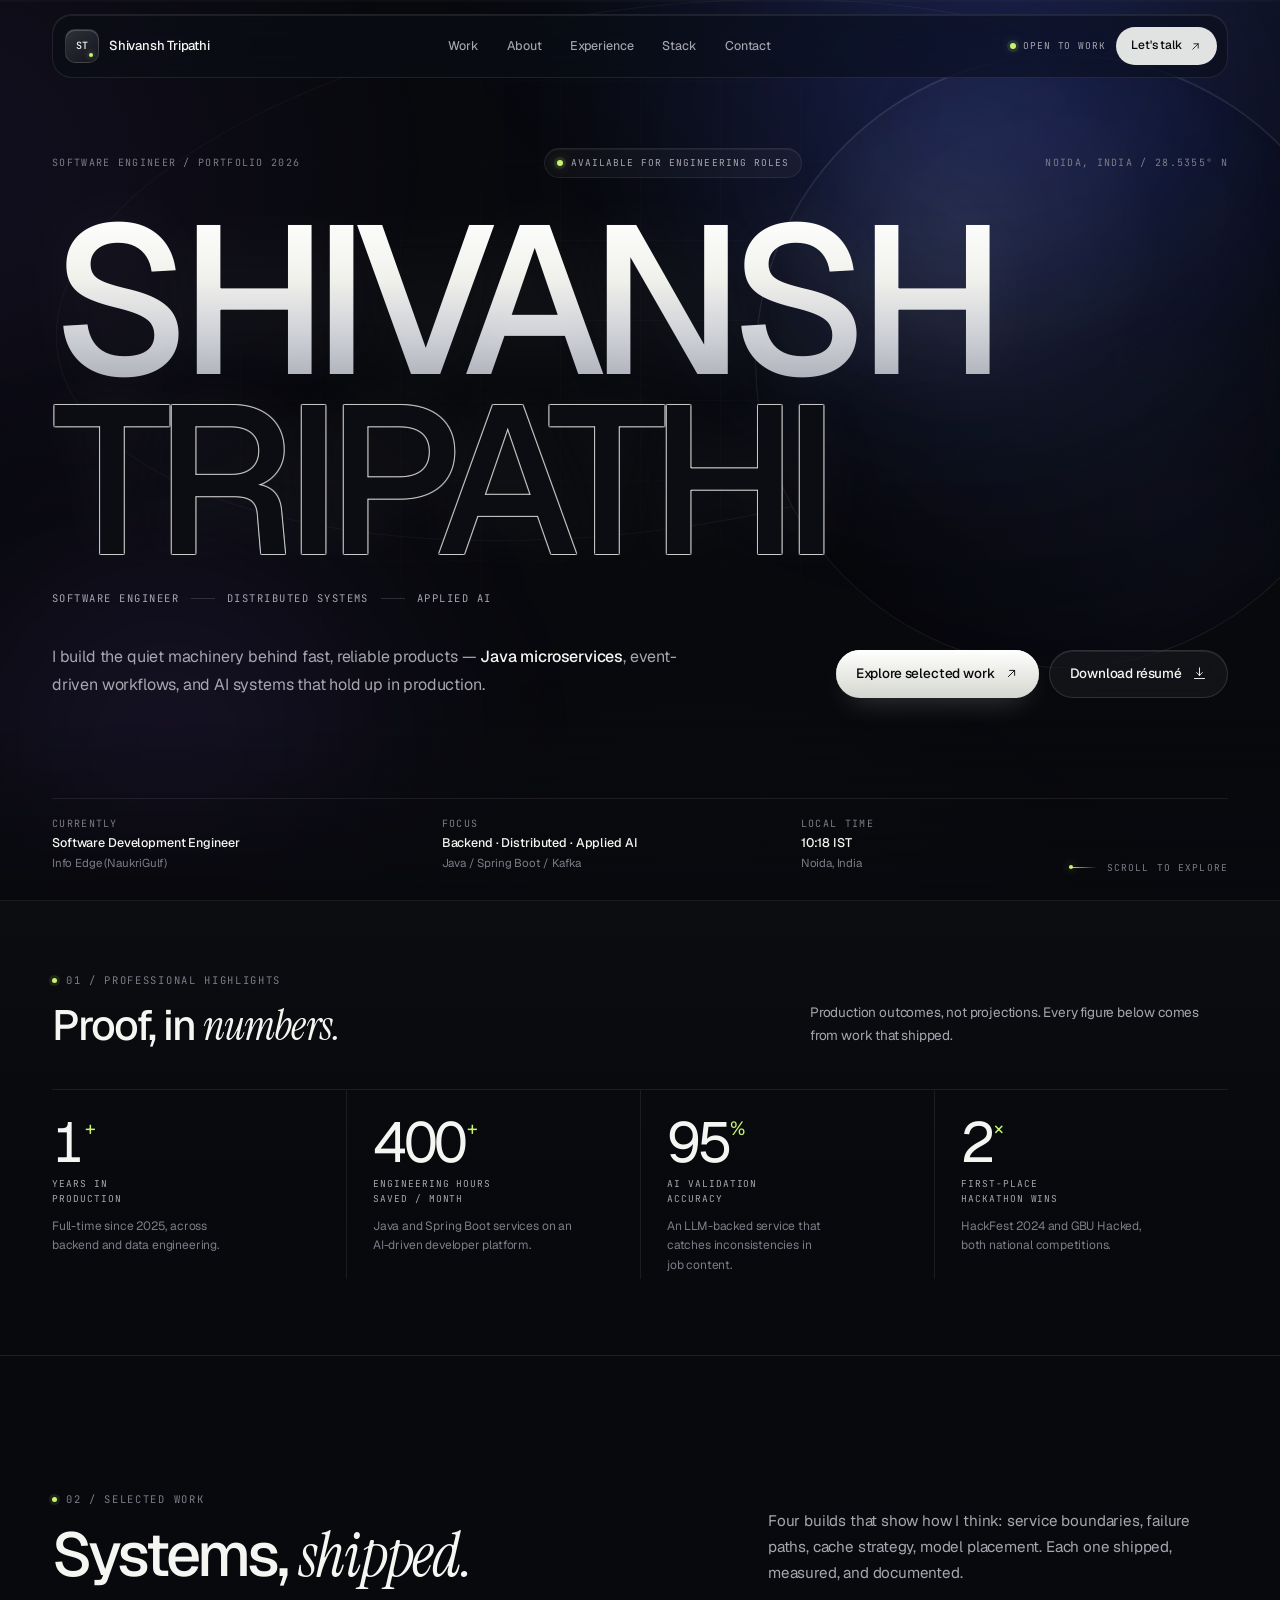
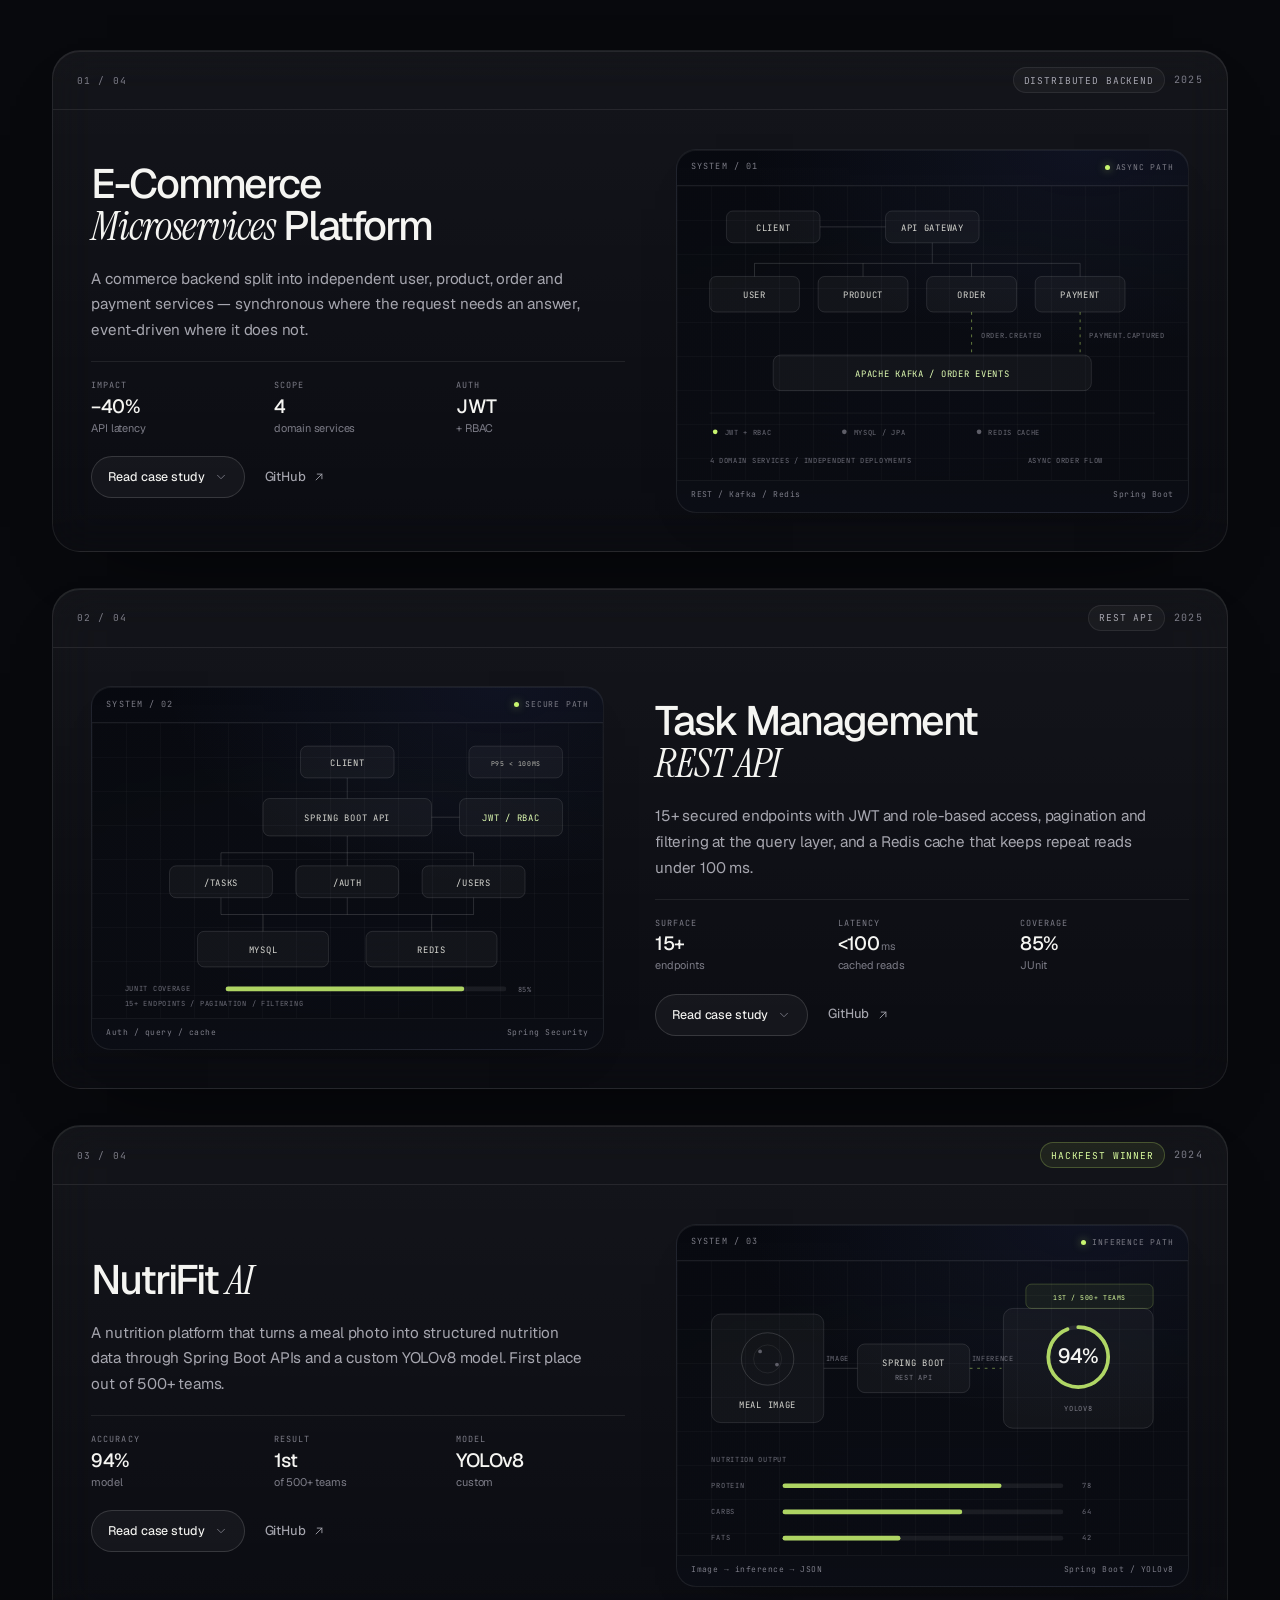
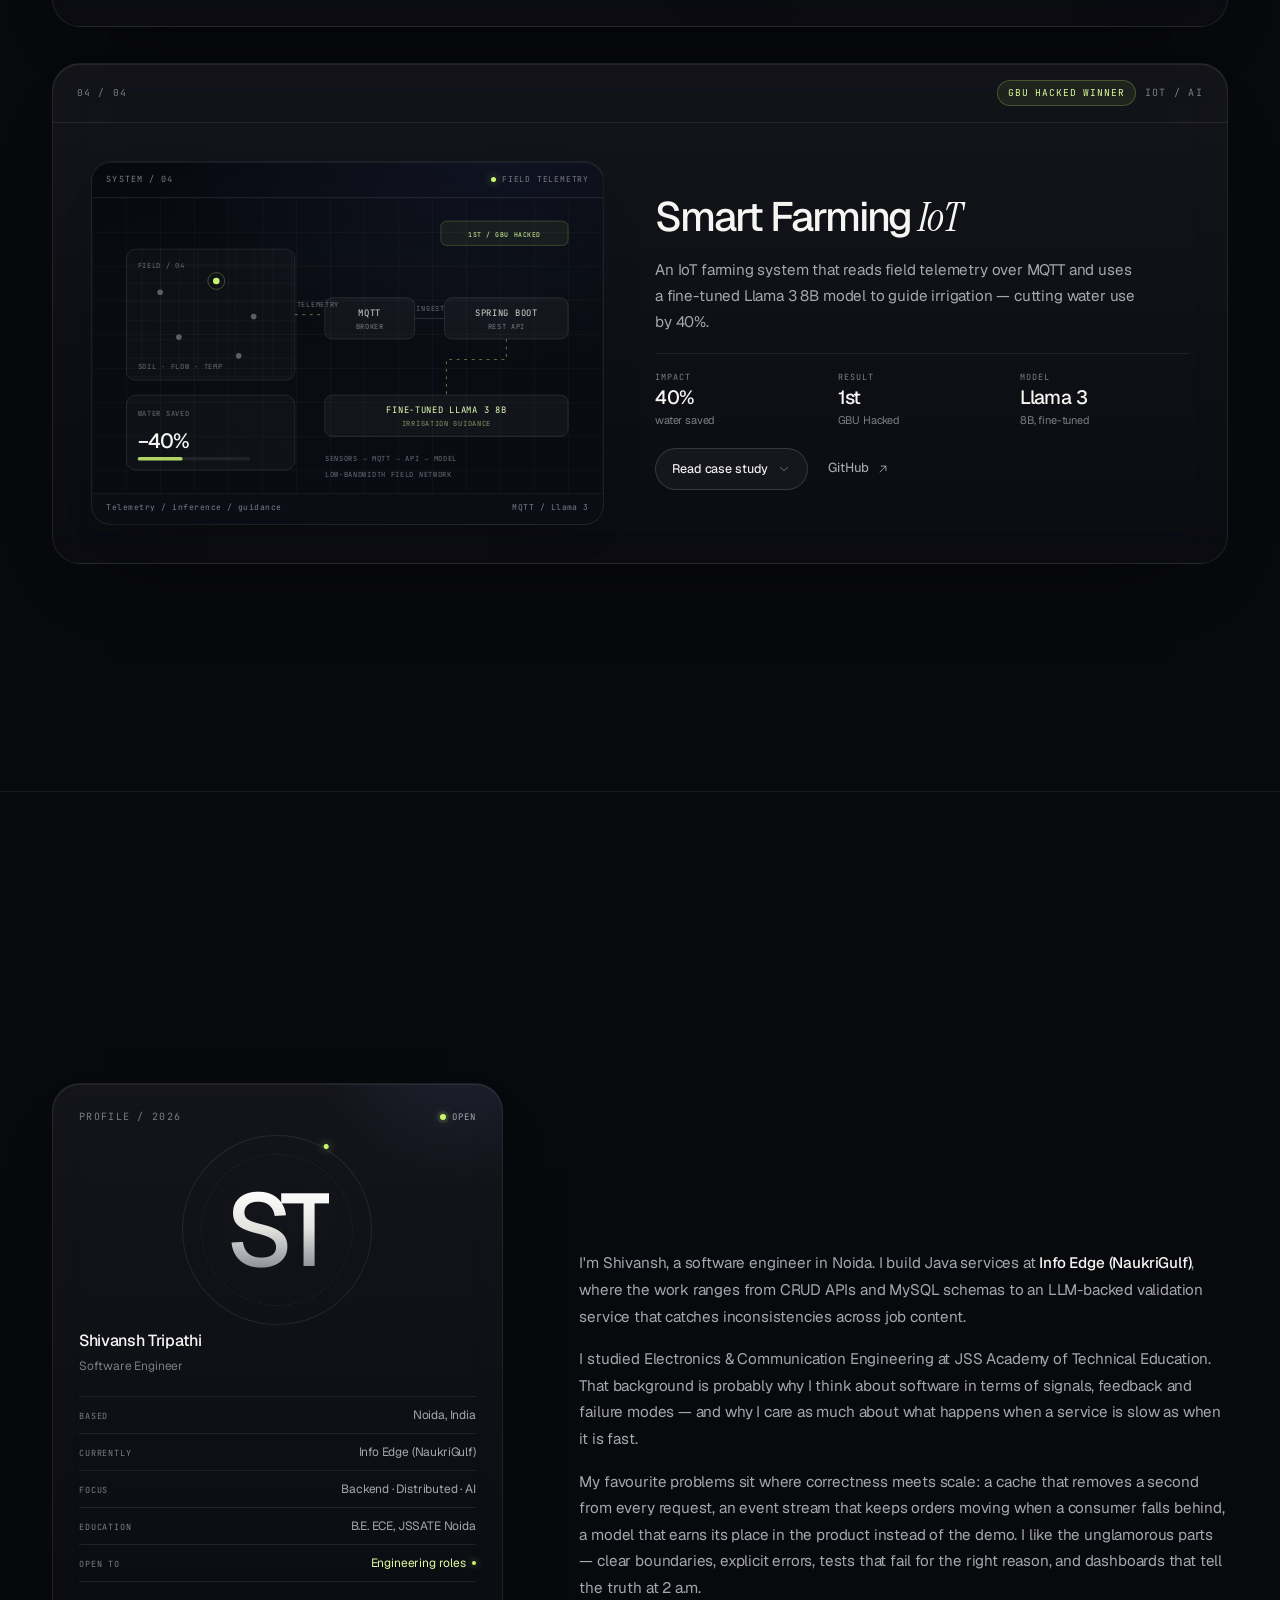
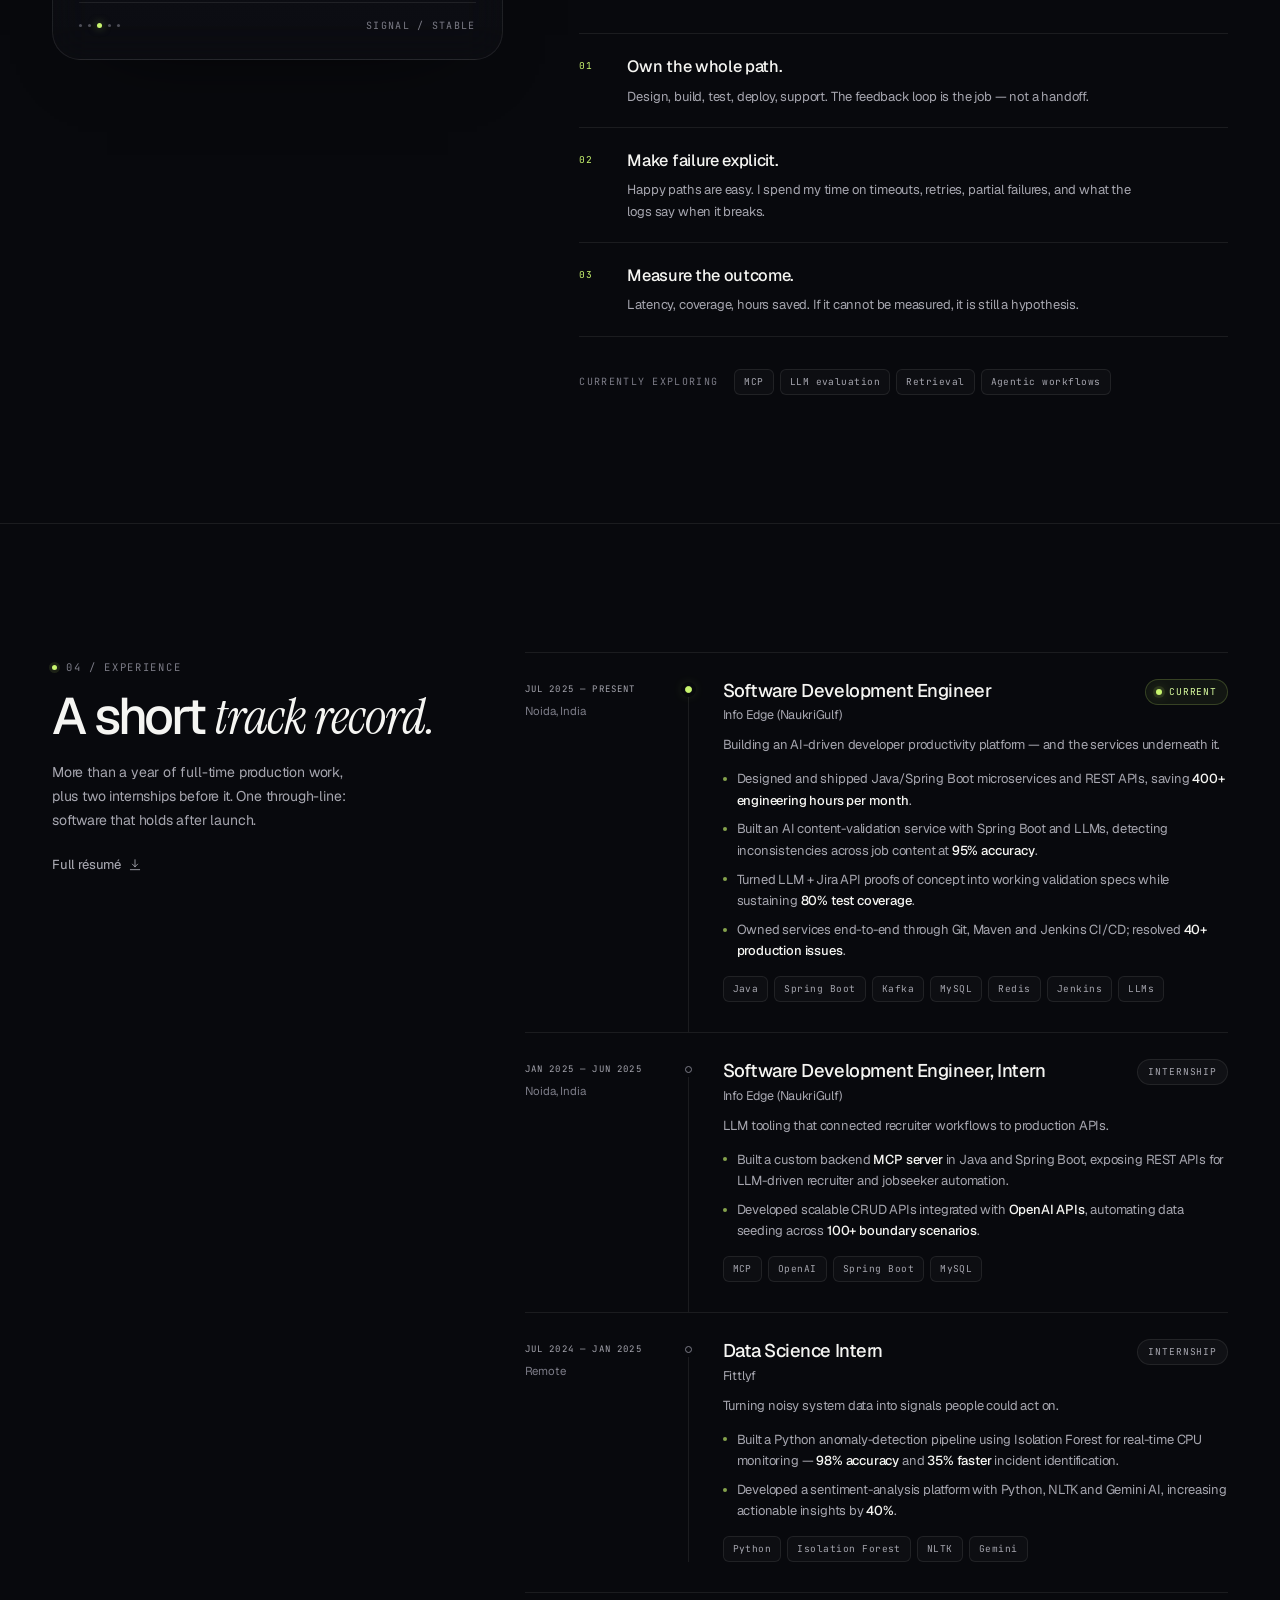
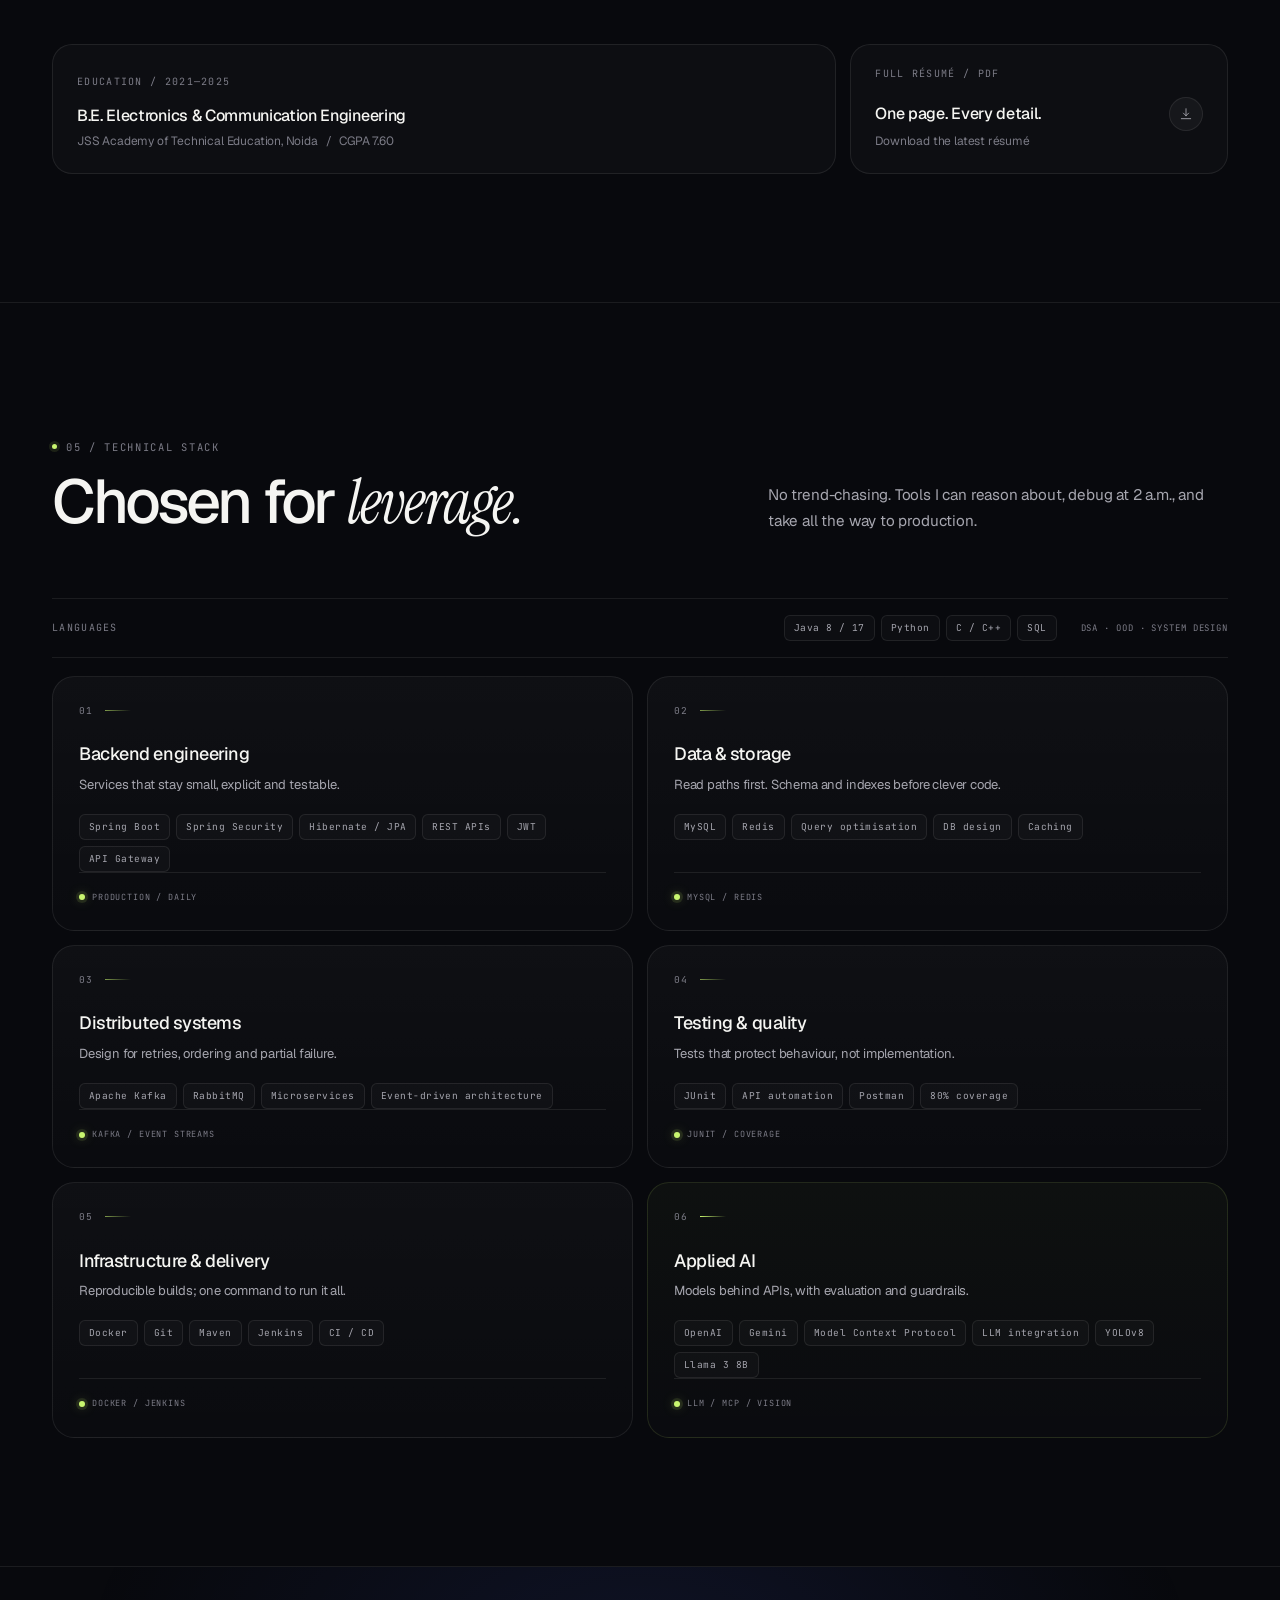
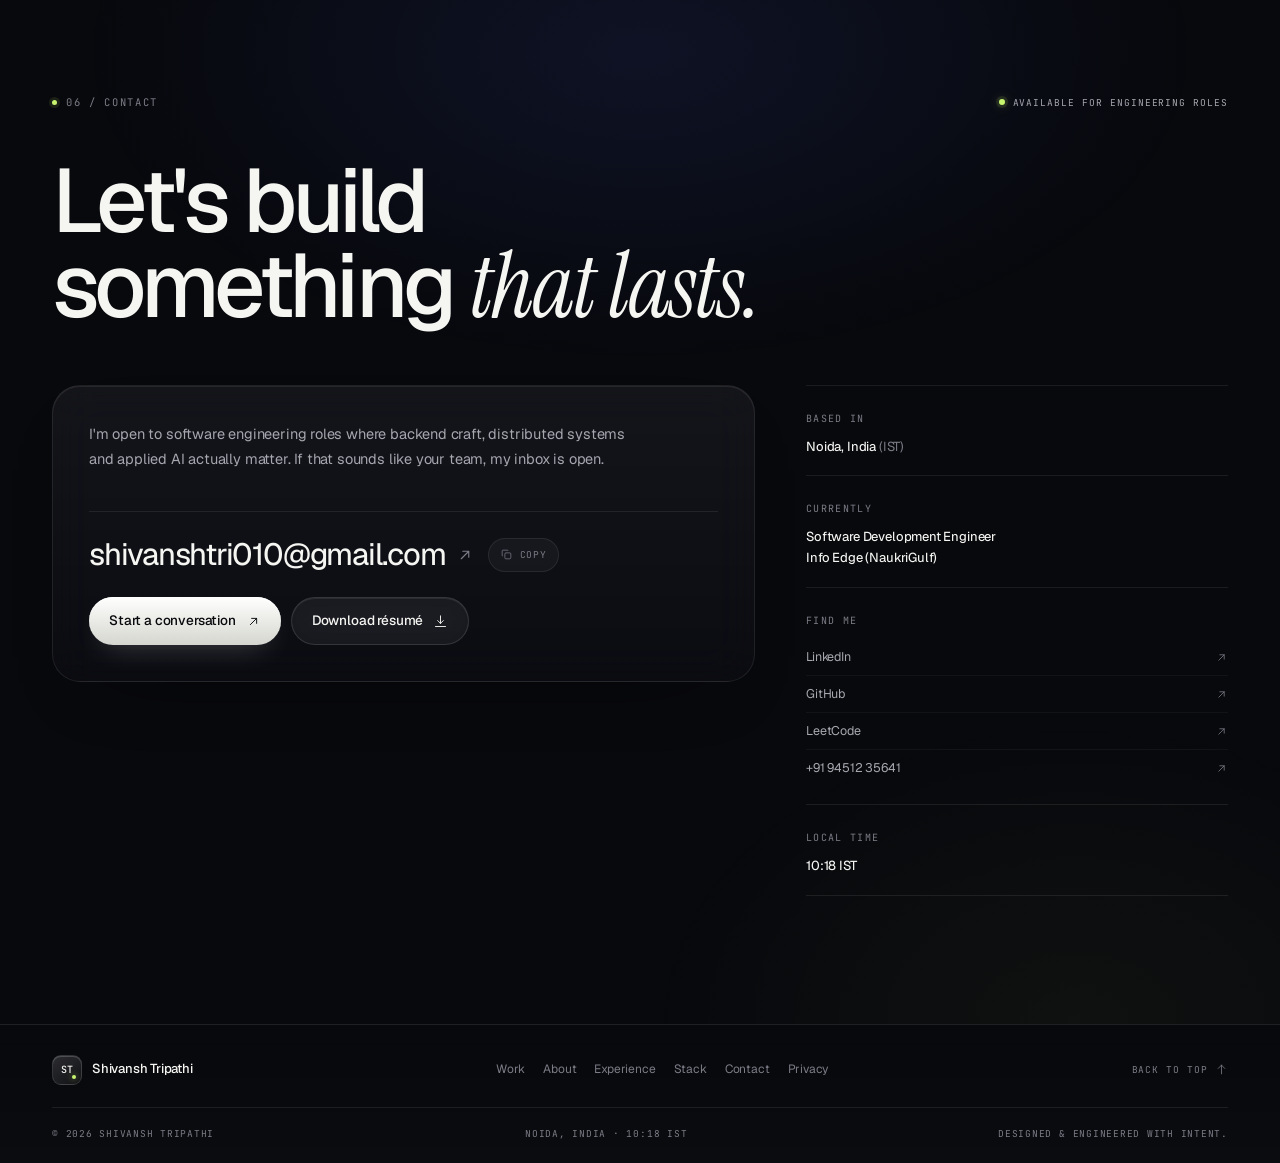
==== index.html @ d0e7ff66 "feat: rebuild portfolio with liquid glass system, analytics and deployment" ====
<!doctype html>
<html lang="en" class="no-js">
<head>
  <meta charset="utf-8" />
  <meta name="viewport" content="width=device-width, initial-scale=1" />
  <title>Shivansh Tripathi — Software Engineer, Distributed Systems &amp; Applied AI</title>
  <meta name="description" content="Shivansh Tripathi is a software engineer in Noida, India. He builds production Java microservices, event-driven systems with Kafka, and AI-powered products at Info Edge (NaukriGulf)." />
  <meta name="author" content="Shivansh Tripathi" />
  <meta name="theme-color" content="#08090d" />
  <meta name="color-scheme" content="dark" />
  <meta property="og:type" content="website" />
  <meta property="og:title" content="Shivansh Tripathi — Software Engineer" />
  <meta property="og:description" content="Distributed systems, event-driven backends and applied AI. Built with precision." />
  <meta property="og:site_name" content="Shivansh Tripathi" />
  <meta property="og:locale" content="en_IN" />
  <!-- Update these two URLs when the custom domain is live. See DEPLOYMENT.md. -->
  <meta property="og:url" content="https://shivanshtri010.github.io/portfolio-shivansh/" />
  <meta property="og:image" content="https://shivanshtri010.github.io/portfolio-shivansh/assets/media/og.png" />
  <meta property="og:image:width" content="1200" />
  <meta property="og:image:height" content="630" />
  <meta property="og:image:alt" content="Shivansh Tripathi — Software Engineer, Distributed Systems and Applied AI" />
  <meta name="twitter:card" content="summary_large_image" />
  <meta name="twitter:title" content="Shivansh Tripathi — Software Engineer" />
  <meta name="twitter:description" content="Distributed systems, event-driven backends and applied AI. Built with precision." />
  <meta name="twitter:image" content="https://shivanshtri010.github.io/portfolio-shivansh/assets/media/og.png" />
  <meta name="twitter:image:alt" content="Shivansh Tripathi — Software Engineer" />
  <meta name="robots" content="index, follow" />
  <link rel="canonical" href="https://shivanshtri010.github.io/portfolio-shivansh/" />

  <link rel="icon" href="favicon.svg" type="image/svg+xml" />
  <link rel="apple-touch-icon" href="apple-touch-icon.png" />
  <link rel="preload" href="assets/fonts/geist-normal-100-900.woff2" as="font" type="font/woff2" crossorigin />
  <link rel="preload" href="assets/fonts/jetbrains-mono-normal-400.woff2" as="font" type="font/woff2" crossorigin />
  <link rel="stylesheet" href="assets/css/fonts.css" />
  <link rel="stylesheet" href="assets/css/main.css" />
  <link rel="stylesheet" href="assets/css/sections.css" />
  <link rel="stylesheet" href="assets/css/responsive.css" />

  <script>document.documentElement.classList.remove('no-js');document.documentElement.classList.add('js');</script>
  <script type="application/ld+json">
  {
    "@context": "https://schema.org",
    "@type": "Person",
    "name": "Shivansh Tripathi",
    "jobTitle": "Software Engineer",
    "email": "mailto:shivanshtri010@gmail.com",
    "telephone": "+91-9451235641",
    "address": { "@type": "PostalAddress", "addressLocality": "Noida", "addressCountry": "IN" },
    "url": "https://github.com/shivanshtri010",
    "sameAs": [
      "https://linkedin.com/in/shivanshtri010",
      "https://github.com/shivanshtri010",
      "https://leetcode.com/u/shivanshtri010"
    ],
    "worksFor": { "@type": "Organization", "name": "Info Edge (NaukriGulf)" },
    "alumniOf": { "@type": "CollegeOrUniversity", "name": "JSS Academy of Technical Education, Noida" },
    "knowsAbout": ["Java", "Spring Boot", "Apache Kafka", "Microservices", "Distributed Systems", "Redis", "MySQL", "LLM Integration", "Model Context Protocol"]
  }
  </script>
</head>
<body>
  <a class="skip-link" href="#main">Skip to content</a>

  <div class="page-grain" aria-hidden="true"></div>
  <div class="scroll-progress" aria-hidden="true"><span id="scroll-progress-bar"></span></div>

  <svg class="svg-defs" aria-hidden="true">
    <defs>
      <symbol id="i-arrow" viewBox="0 0 24 24"><path d="M7 17 17 7M9 7h8v8" fill="none" stroke="currentColor" stroke-width="1.5" stroke-linecap="round" stroke-linejoin="round"/></symbol>
      <symbol id="i-arrow-down" viewBox="0 0 24 24"><path d="M12 4v16m0 0 6-6m-6 6-6-6" fill="none" stroke="currentColor" stroke-width="1.5" stroke-linecap="round" stroke-linejoin="round"/></symbol>
      <symbol id="i-arrow-up" viewBox="0 0 24 24"><path d="M12 20V4m0 0 6 6m-6-6-6 6" fill="none" stroke="currentColor" stroke-width="1.5" stroke-linecap="round" stroke-linejoin="round"/></symbol>
      <symbol id="i-download" viewBox="0 0 24 24"><path d="M12 3v12m0 0 4.5-4.5M12 15l-4.5-4.5M4 20h16" fill="none" stroke="currentColor" stroke-width="1.5" stroke-linecap="round" stroke-linejoin="round"/></symbol>
      <symbol id="i-copy" viewBox="0 0 24 24"><rect x="9" y="9" width="11" height="11" rx="2" fill="none" stroke="currentColor" stroke-width="1.4"/><path d="M15 5.5A1.5 1.5 0 0 0 13.5 4h-8A1.5 1.5 0 0 0 4 5.5v8A1.5 1.5 0 0 0 5.5 15" fill="none" stroke="currentColor" stroke-width="1.4"/></symbol>
      <symbol id="i-check" viewBox="0 0 24 24"><path d="m5 12.5 4.5 4.5L19 7" fill="none" stroke="currentColor" stroke-width="1.7" stroke-linecap="round" stroke-linejoin="round"/></symbol>
      <symbol id="i-chevron" viewBox="0 0 24 24"><path d="m6 9 6 6 6-6" fill="none" stroke="currentColor" stroke-width="1.5" stroke-linecap="round" stroke-linejoin="round"/></symbol>
    </defs>
  </svg>

  <header class="nav" id="nav">
    <div class="nav__shell">
      <a class="brand" href="#top" aria-label="Shivansh Tripathi — home">
        <span class="brand__mark" aria-hidden="true">ST</span>
        <span class="brand__name">Shivansh Tripathi</span>
      </a>

      <nav class="nav__links" aria-label="Primary">
        <a class="nav__link" href="#work" data-nav>Work</a>
        <a class="nav__link" href="#about" data-nav>About</a>
        <a class="nav__link" href="#experience" data-nav>Experience</a>
        <a class="nav__link" href="#stack" data-nav>Stack</a>
        <a class="nav__link" href="#contact" data-nav>Contact</a>
      </nav>

      <div class="nav__actions">
        <span class="nav__status"><span class="status-dot"></span>Open to work</span>
        <a class="nav__cta" href="#contact">Let's talk <svg class="icon" aria-hidden="true"><use href="#i-arrow"/></svg></a>
        <button class="nav__toggle" id="menu-toggle" aria-expanded="false" aria-controls="mobile-menu" aria-label="Open menu">
          <span></span><span></span>
        </button>
      </div>
    </div>
  </header>

  <noscript>
    <nav class="nojs-nav" aria-label="Sections">
      <div class="nojs-nav__inner">
        <a href="#work">Work</a>
        <a href="#about">About</a>
        <a href="#experience">Experience</a>
        <a href="#stack">Stack</a>
        <a href="#contact">Contact</a>
      </div>
    </nav>
  </noscript>

  <div class="mobile-menu" id="mobile-menu" role="dialog" aria-modal="true" aria-label="Site menu" aria-hidden="true">
    <div class="mobile-menu__head">
      <span class="mono-label">Navigation / 2026</span>
      <button class="mobile-menu__close" id="menu-close" aria-label="Close menu">Close <span aria-hidden="true"></span></button>
    </div>
    <nav class="mobile-menu__links" aria-label="Mobile primary">
      <a href="#work"><span>02</span>Work<svg class="icon" aria-hidden="true"><use href="#i-arrow"/></svg></a>
      <a href="#about"><span>03</span>About<svg class="icon" aria-hidden="true"><use href="#i-arrow"/></svg></a>
      <a href="#experience"><span>04</span>Experience<svg class="icon" aria-hidden="true"><use href="#i-arrow"/></svg></a>
      <a href="#stack"><span>05</span>Stack<svg class="icon" aria-hidden="true"><use href="#i-arrow"/></svg></a>
      <a href="#contact"><span>06</span>Contact<svg class="icon" aria-hidden="true"><use href="#i-arrow"/></svg></a>
    </nav>
    <div class="mobile-menu__foot">
      <a class="mobile-menu__email ph-mask" href="mailto:shivanshtri010@gmail.com">shivanshtri010@gmail.com</a>
      <div class="mobile-menu__socials">
        <a href="https://linkedin.com/in/shivanshtri010" target="_blank" rel="noopener">LinkedIn</a>
        <a href="https://github.com/shivanshtri010" target="_blank" rel="noopener">GitHub</a>
        <a href="https://leetcode.com/u/shivanshtri010" target="_blank" rel="noopener">LeetCode</a>
      </div>
    </div>
  </div>

  <main id="main">
    <section class="hero" id="top" aria-label="Introduction">
      <div class="hero__ambient" aria-hidden="true">
        <div class="hero__glow hero__glow--blue"></div>
        <div class="hero__glow hero__glow--violet"></div>
        <div class="hero__grid"></div>
        <div class="hero__ring"></div>
        <div class="hero__lens"></div>
      </div>

      <div class="container hero__inner">
        <div class="hero__eyebrow" data-reveal>
          <span class="mono-label">Software engineer / Portfolio 2026</span>
          <span class="hero__availability"><span class="status-dot"></span>Available for engineering roles</span>
          <span class="mono-label hero__location">Noida, India / 28.5355° N</span>
        </div>

        <h1 class="hero__title" aria-label="Shivansh Tripathi">
          <span class="hero__line" aria-hidden="true" data-reveal>SHIVANSH</span>
          <span class="hero__line hero__line--outline" aria-hidden="true" data-reveal>TRIPATHI</span>
        </h1>

        <div class="hero__role" data-reveal>
          <span>Software Engineer</span>
          <i class="hero__sep" aria-hidden="true"></i>
          <span>Distributed Systems</span>
          <i class="hero__sep" aria-hidden="true"></i>
          <span>Applied AI</span>
        </div>

        <div class="hero__body">
          <p class="hero__lede" data-reveal>I build the quiet machinery behind fast, reliable products — <strong>Java microservices</strong>, event-driven workflows, and AI systems that hold up in production.</p>
          <div class="hero__actions" data-reveal>
            <a class="btn btn--primary" href="#work">
              <span>Explore selected work</span>
              <svg class="icon" aria-hidden="true"><use href="#i-arrow"/></svg>
            </a>
            <a class="btn btn--glass" href="assets/media/Shivansh_Tripathi_Resume.pdf" download>
              <span>Download résumé</span>
              <svg class="icon" aria-hidden="true"><use href="#i-download"/></svg>
            </a>
          </div>
        </div>

        <div class="hero__specs" data-reveal>
          <div class="spec">
            <span class="mono-label">Currently</span>
            <strong>Software Development Engineer</strong>
            <span>Info Edge (NaukriGulf)</span>
          </div>
          <div class="spec">
            <span class="mono-label">Focus</span>
            <strong>Backend · Distributed · Applied AI</strong>
            <span>Java / Spring Boot / Kafka</span>
          </div>
          <div class="spec spec--time">
            <span class="mono-label">Local time</span>
            <strong><span id="local-time">--:--</span> IST</strong>
            <span>Noida, India</span>
          </div>
          <a class="scroll-cue" href="#highlights">
            <span class="scroll-cue__line" aria-hidden="true"></span>
            <span>Scroll to explore</span>
          </a>
        </div>
      </div>
    </section>

    <section class="section highlights" id="highlights" aria-labelledby="highlights-title">
      <div class="container">
        <div class="highlights__head" data-reveal>
          <div>
            <span class="label"><span class="label__dot" aria-hidden="true"></span>01 / Professional highlights</span>
            <h2 id="highlights-title">Proof, in <em>numbers.</em></h2>
          </div>
          <p>Production outcomes, not projections. Every figure below comes from work that shipped.</p>
        </div>

        <div class="stats">
          <div class="stat" data-reveal>
            <span class="stat__value"><span data-count="1">1</span><sup>+</sup></span>
            <span class="stat__label">Years in production</span>
            <span class="stat__note">Full-time since 2025, across backend and data engineering.</span>
          </div>
          <div class="stat" data-reveal>
            <span class="stat__value"><span data-count="400">400</span><sup>+</sup></span>
            <span class="stat__label">Engineering hours saved / month</span>
            <span class="stat__note">Java and Spring Boot services on an AI-driven developer platform.</span>
          </div>
          <div class="stat" data-reveal>
            <span class="stat__value"><span data-count="95">95</span><sup>%</sup></span>
            <span class="stat__label">AI validation accuracy</span>
            <span class="stat__note">An LLM-backed service that catches inconsistencies in job content.</span>
          </div>
          <div class="stat" data-reveal>
            <span class="stat__value"><span data-count="2">2</span><sup>×</sup></span>
            <span class="stat__label">First-place hackathon wins</span>
            <span class="stat__note">HackFest 2024 and GBU Hacked, both national competitions.</span>
          </div>
        </div>
      </div>
    </section>

    <section class="section work" id="work" aria-labelledby="work-title">
      <div class="container">
        <div class="section-head">
          <div>
            <span class="label" data-reveal><span class="label__dot" aria-hidden="true"></span>02 / Selected work</span>
            <h2 id="work-title" data-reveal>Systems, <em>shipped.</em></h2>
          </div>
          <p data-reveal>Four builds that show how I think: service boundaries, failure paths, cache strategy, model placement. Each one shipped, measured, and documented.</p>
        </div>

        <article class="project" data-reveal data-glow>
          <div class="project__top">
            <span class="project__index">01 / 04</span>
            <div class="project__badges">
              <span class="pill">Distributed backend</span>
              <span class="mono-label">2025</span>
            </div>
          </div>

          <div class="project__main">
            <div class="project__content">
              <h3 class="project__title">E-Commerce <em>Microservices</em> Platform</h3>
              <p class="project__summary">A commerce backend split into independent user, product, order and payment services — synchronous where the request needs an answer, event-driven where it does not.</p>
              <div class="project__metrics">
                <div><span>Impact</span><strong>−40%</strong><em>API latency</em></div>
                <div><span>Scope</span><strong>4</strong><em>domain services</em></div>
                <div><span>Auth</span><strong>JWT</strong><em>+ RBAC</em></div>
              </div>
              <div class="project__actions">
                <button class="case-toggle" type="button" aria-expanded="false" aria-controls="case-commerce">
                  <span class="case-toggle__label">Read case study</span>
                  <svg class="icon" aria-hidden="true"><use href="#i-chevron"/></svg>
                </button>
                <a class="text-link" href="https://github.com/shivanshtri010" target="_blank" rel="noopener">GitHub <svg class="icon" aria-hidden="true"><use href="#i-arrow"/></svg></a>
              </div>
            </div>

            <div class="project__visual">
              <div class="diagram" aria-hidden="true">
                <div class="diagram__bar">
                  <span class="mono-label">System / 01</span>
                  <span class="diagram__legend"><i></i>async path</span>
                </div>
                <div class="diagram__canvas">
                  <svg viewBox="0 0 520 300" role="presentation" focusable="false">
                    <path class="d-line" d="M140 33h70" />
                    <path class="d-line" d="M260 50v22" />
                    <path class="d-line" d="M70 72h348" />
                    <path class="d-line" d="M70 72v14M186 72v14M302 72v14M418 72v14" />
                    <g class="d-node"><rect x="40" y="16" width="100" height="34" rx="7" /><text x="90" y="37" text-anchor="middle">CLIENT</text></g>
                    <g class="d-node"><rect x="210" y="16" width="100" height="34" rx="7" /><text x="260" y="37" text-anchor="middle">API GATEWAY</text></g>
                    <g class="d-node"><rect x="22" y="86" width="96" height="38" rx="7" /><text x="70" y="109" text-anchor="middle">USER</text></g>
                    <g class="d-node"><rect x="138" y="86" width="96" height="38" rx="7" /><text x="186" y="109" text-anchor="middle">PRODUCT</text></g>
                    <g class="d-node"><rect x="254" y="86" width="96" height="38" rx="7" /><text x="302" y="109" text-anchor="middle">ORDER</text></g>
                    <g class="d-node"><rect x="370" y="86" width="96" height="38" rx="7" /><text x="418" y="109" text-anchor="middle">PAYMENT</text></g>
                    <path class="d-line d-line--accent" d="M302 124v46M418 124v46" />
                    <g class="d-node d-node--accent"><rect x="90" y="170" width="340" height="38" rx="8" /><text x="260" y="193" text-anchor="middle">APACHE KAFKA / ORDER EVENTS</text></g>
                    <text class="d-label" x="312" y="152">order.created</text>
                    <text class="d-label" x="428" y="152">payment.captured</text>
                    <path class="d-line d-line--faint" d="M22 232H498" />
                    <circle class="d-dot" cx="28" cy="252" r="2.5" /><text class="d-label" x="38" y="255">JWT + RBAC</text>
                    <circle class="d-dot d-dot--muted" cx="166" cy="252" r="2.5" /><text class="d-label" x="176" y="255">MYSQL / JPA</text>
                    <circle class="d-dot d-dot--muted" cx="310" cy="252" r="2.5" /><text class="d-label" x="320" y="255">REDIS CACHE</text>
                    <text class="d-label" x="22" y="285">4 DOMAIN SERVICES / INDEPENDENT DEPLOYMENTS</text>
                    <text class="d-label" x="362" y="285">ASYNC ORDER FLOW</text>
                  </svg>
                </div>
                <div class="diagram__caption"><span>REST / Kafka / Redis</span><span>Spring Boot</span></div>
              </div>
            </div>
          </div>

          <div class="case" id="case-commerce">
            <div class="case__clip">
              <div class="case__inner">
                <div class="case__grid">
                  <div class="case__block">
                    <span class="mono-label">The problem</span>
                    <p>Commerce backends tend to start as one deployable. Every change carries the risk of the whole surface, and a slow payment provider can hold up the catalogue.</p>
                  </div>
                  <div class="case__block">
                    <span class="mono-label">The approach</span>
                    <p>Split the domain into independently deployable services, keep synchronous REST for reads and validation, and move order state transitions onto Kafka so downstream work does not hold the request open.</p>
                  </div>
                  <div class="case__block">
                    <span class="mono-label">Architecture</span>
                    <ul>
                      <li>Spring Boot services for user, product, order and payment.</li>
                      <li>JWT and Spring Security RBAC at the edge of every protected route.</li>
                      <li>MySQL via Hibernate/JPA; Redis cache-aside on read-heavy endpoints.</li>
                      <li>Docker per service, with JUnit coverage around domain logic.</li>
                    </ul>
                  </div>
                  <div class="case__block">
                    <span class="mono-label">Key decisions</span>
                    <ul>
                      <li>Cache-aside over write-through: reads dominate, and seconds-old product data is acceptable.</li>
                      <li>Events over distributed transactions: order state publishes to Kafka instead of spanning services in one transaction.</li>
                      <li>One container recipe per service, so local and CI environments behave the same way.</li>
                    </ul>
                  </div>
                </div>
                <div class="case__foot">
                  <div class="chips"><span>Java</span><span>Spring Boot</span><span>Kafka</span><span>Redis</span><span>MySQL</span><span>Docker</span></div>
                  <a class="text-link" href="https://github.com/shivanshtri010" target="_blank" rel="noopener">GitHub profile <svg class="icon" aria-hidden="true"><use href="#i-arrow"/></svg></a>
                </div>
              </div>
            </div>
          </div>
        </article>

        <article class="project project--reverse" data-reveal data-glow>
          <div class="project__top">
            <span class="project__index">02 / 04</span>
            <div class="project__badges">
              <span class="pill">REST API</span>
              <span class="mono-label">2025</span>
            </div>
          </div>

          <div class="project__main">
            <div class="project__content">
              <h3 class="project__title">Task Management <em>REST API</em></h3>
              <p class="project__summary">15+ secured endpoints with JWT and role-based access, pagination and filtering at the query layer, and a Redis cache that keeps repeat reads under 100 ms.</p>
              <div class="project__metrics">
                <div><span>Surface</span><strong>15+</strong><em>endpoints</em></div>
                <div><span>Latency</span><strong>&lt;100<em>ms</em></strong><em>cached reads</em></div>
                <div><span>Coverage</span><strong>85%</strong><em>JUnit</em></div>
              </div>
              <div class="project__actions">
                <button class="case-toggle" type="button" aria-expanded="false" aria-controls="case-task">
                  <span class="case-toggle__label">Read case study</span>
                  <svg class="icon" aria-hidden="true"><use href="#i-chevron"/></svg>
                </button>
                <a class="text-link" href="https://github.com/shivanshtri010" target="_blank" rel="noopener">GitHub <svg class="icon" aria-hidden="true"><use href="#i-arrow"/></svg></a>
              </div>
            </div>

            <div class="project__visual">
              <div class="diagram" aria-hidden="true">
                <div class="diagram__bar">
                  <span class="mono-label">System / 02</span>
                  <span class="diagram__legend"><i></i>secure path</span>
                </div>
                <div class="diagram__canvas">
                  <svg viewBox="0 0 520 300" role="presentation" focusable="false">
                    <path class="d-line" d="M260 48v22" />
                    <path class="d-line" d="M350 90h30" />
                    <path class="d-line" d="M260 110v18M125 128h270M125 128v14M260 128v14M395 128v14" />
                    <g class="d-node"><rect x="210" y="14" width="100" height="34" rx="7" /><text x="260" y="35" text-anchor="middle">CLIENT</text></g>
                    <g class="d-node"><rect x="170" y="70" width="180" height="40" rx="7" /><text x="260" y="94" text-anchor="middle">SPRING BOOT API</text></g>
                    <g class="d-node d-node--accent"><rect x="380" y="70" width="110" height="40" rx="7" /><text x="435" y="94" text-anchor="middle">JWT / RBAC</text></g>
                    <g class="d-node"><rect x="70" y="142" width="110" height="34" rx="7" /><text x="125" y="163" text-anchor="middle">/TASKS</text></g>
                    <g class="d-node"><rect x="205" y="142" width="110" height="34" rx="7" /><text x="260" y="163" text-anchor="middle">/AUTH</text></g>
                    <g class="d-node"><rect x="340" y="142" width="110" height="34" rx="7" /><text x="395" y="163" text-anchor="middle">/USERS</text></g>
                    <path class="d-line" d="M125 176v18M260 176v18M395 176v18M125 194h270M170 194v18M350 194v18" />
                    <g class="d-node"><rect x="100" y="212" width="140" height="38" rx="7" /><text x="170" y="235" text-anchor="middle">MYSQL</text></g>
                    <g class="d-node"><rect x="280" y="212" width="140" height="38" rx="7" /><text x="350" y="235" text-anchor="middle">REDIS</text></g>
                    <g class="d-badge"><rect x="390" y="14" width="100" height="34" rx="7" /><text x="440" y="35" text-anchor="middle">P95 &lt; 100MS</text></g>
                    <text class="d-label" x="22" y="276">JUNIT COVERAGE</text>
                    <rect x="130" y="271" width="300" height="5" rx="2.5" class="d-track" />
                    <rect x="130" y="271" width="255" height="5" rx="2.5" class="d-fill" />
                    <text class="d-label" x="442" y="277">85%</text>
                    <text class="d-label" x="22" y="292">15+ ENDPOINTS / PAGINATION / FILTERING</text>
                  </svg>
                </div>
                <div class="diagram__caption"><span>Auth / query / cache</span><span>Spring Security</span></div>
              </div>
            </div>
          </div>

          <div class="case" id="case-task">
            <div class="case__clip">
              <div class="case__inner">
                <div class="case__grid">
                  <div class="case__block">
                    <span class="mono-label">The problem</span>
                    <p>A task product needs secure access, predictable list performance, and enough test coverage to change the API without fear.</p>
                  </div>
                  <div class="case__block">
                    <span class="mono-label">The approach</span>
                    <p>Fifteen-plus REST endpoints behind JWT authentication and role-based authorization. Pagination and filtering happen in SQL, and repeated reads go through Redis.</p>
                  </div>
                  <div class="case__block">
                    <span class="mono-label">Architecture</span>
                    <ul>
                      <li>Spring Boot controllers with a Spring Security filter chain.</li>
                      <li>MySQL persistence, with pagination and filtering pushed into queries.</li>
                      <li>Redis cache-aside for repeated reads.</li>
                      <li>JUnit suite covering endpoint and authorization behaviour.</li>
                    </ul>
                  </div>
                  <div class="case__block">
                    <span class="mono-label">Key decisions</span>
                    <ul>
                      <li>Authorize at the filter chain, not in every controller.</li>
                      <li>Paginate and filter in SQL; never load a table and trim it in memory.</li>
                      <li>Cache reads, not writes, with invalidation close to the write path.</li>
                    </ul>
                  </div>
                </div>
                <div class="case__foot">
                  <div class="chips"><span>Spring Boot</span><span>Spring Security</span><span>JWT</span><span>MySQL</span><span>Redis</span><span>JUnit</span></div>
                  <a class="text-link" href="https://github.com/shivanshtri010" target="_blank" rel="noopener">GitHub profile <svg class="icon" aria-hidden="true"><use href="#i-arrow"/></svg></a>
                </div>
              </div>
            </div>
          </div>
        </article>

        <article class="project" data-reveal data-glow>
          <div class="project__top">
            <span class="project__index">03 / 04</span>
            <div class="project__badges">
              <span class="pill pill--accent">HackFest winner</span>
              <span class="mono-label">2024</span>
            </div>
          </div>

          <div class="project__main">
            <div class="project__content">
              <h3 class="project__title">NutriFit <em>AI</em></h3>
              <p class="project__summary">A nutrition platform that turns a meal photo into structured nutrition data through Spring Boot APIs and a custom YOLOv8 model. First place out of 500+ teams.</p>
              <div class="project__metrics">
                <div><span>Accuracy</span><strong>94%</strong><em>model</em></div>
                <div><span>Result</span><strong>1st</strong><em>of 500+ teams</em></div>
                <div><span>Model</span><strong>YOLOv8</strong><em>custom</em></div>
              </div>
              <div class="project__actions">
                <button class="case-toggle" type="button" aria-expanded="false" aria-controls="case-nutrifit">
                  <span class="case-toggle__label">Read case study</span>
                  <svg class="icon" aria-hidden="true"><use href="#i-chevron"/></svg>
                </button>
                <a class="text-link" href="https://github.com/shivanshtri010" target="_blank" rel="noopener">GitHub <svg class="icon" aria-hidden="true"><use href="#i-arrow"/></svg></a>
              </div>
            </div>

            <div class="project__visual">
              <div class="diagram" aria-hidden="true">
                <div class="diagram__bar">
                  <span class="mono-label">System / 03</span>
                  <span class="diagram__legend"><i></i>inference path</span>
                </div>
                <div class="diagram__canvas">
                  <svg viewBox="0 0 520 300" role="presentation" focusable="false">
                    <g class="d-node d-node--input">
                      <rect x="24" y="46" width="120" height="116" rx="10" />
                      <circle class="d-plate" cx="84" cy="94" r="28" />
                      <circle class="d-plate d-plate--inner" cx="84" cy="94" r="15" />
                      <circle class="d-dot d-dot--muted" cx="76" cy="86" r="2" />
                      <circle class="d-dot d-dot--muted" cx="94" cy="100" r="2" />
                      <text x="84" y="146" text-anchor="middle">MEAL IMAGE</text>
                    </g>
                    <path class="d-line" d="M144 104h36" />
                    <text class="d-label" x="146" y="96">IMAGE</text>
                    <g class="d-node"><rect x="180" y="78" width="120" height="52" rx="8" /><text x="240" y="101" text-anchor="middle">SPRING BOOT</text><text class="d-sub" x="240" y="116" text-anchor="middle">REST API</text></g>
                    <path class="d-line d-line--accent" d="M300 104h34" />
                    <text class="d-label" x="302" y="96">INFERENCE</text>
                    <g class="d-node d-node--model">
                      <rect x="336" y="40" width="160" height="128" rx="10" />
                      <circle class="d-ring-track" cx="416" cy="92" r="32" />
                      <circle class="d-ring-fill" cx="416" cy="92" r="32" />
                      <text class="d-value" x="416" y="98" text-anchor="middle">94%</text>
                      <text class="d-sub" x="416" y="150" text-anchor="middle">YOLOV8</text>
                    </g>
                    <g class="d-badge d-badge--accent"><rect x="360" y="14" width="136" height="26" rx="6" /><text x="428" y="31" text-anchor="middle">1ST / 500+ TEAMS</text></g>
                    <text class="d-label" x="24" y="204">NUTRITION OUTPUT</text>
                    <text class="d-label" x="24" y="232">PROTEIN</text>
                    <rect class="d-track" x="100" y="227" width="300" height="5" rx="2.5" />
                    <rect class="d-fill" x="100" y="227" width="234" height="5" rx="2.5" />
                    <text class="d-label" x="420" y="232">78</text>
                    <text class="d-label" x="24" y="260">CARBS</text>
                    <rect class="d-track" x="100" y="255" width="300" height="5" rx="2.5" />
                    <rect class="d-fill d-fill--dim" x="100" y="255" width="192" height="5" rx="2.5" />
                    <text class="d-label" x="420" y="260">64</text>
                    <text class="d-label" x="24" y="288">FATS</text>
                    <rect class="d-track" x="100" y="283" width="300" height="5" rx="2.5" />
                    <rect class="d-fill d-fill--dim" x="100" y="283" width="126" height="5" rx="2.5" />
                    <text class="d-label" x="420" y="288">42</text>
                  </svg>
                </div>
                <div class="diagram__caption"><span>Image → inference → JSON</span><span>Spring Boot / YOLOv8</span></div>
              </div>
            </div>
          </div>

          <div class="case" id="case-nutrifit">
            <div class="case__clip">
              <div class="case__inner">
                <div class="case__grid">
                  <div class="case__block">
                    <span class="mono-label">The problem</span>
                    <p>Manual nutrition logging is friction. The product needed to turn a meal photo into structured data without a human in the loop.</p>
                  </div>
                  <div class="case__block">
                    <span class="mono-label">The approach</span>
                    <p>A Spring Boot API accepts an image, calls a custom YOLOv8 model, maps detections to nutrition data, and returns a structured response the client can render.</p>
                  </div>
                  <div class="case__block">
                    <span class="mono-label">Architecture</span>
                    <ul>
                      <li>Spring Boot REST endpoints for image upload and nutrition lookup.</li>
                      <li>Custom YOLOv8 model served behind the API, not by the client.</li>
                      <li>Detection-to-nutrition mapping in the backend.</li>
                      <li>JSON responses shaped for the product, not raw model output.</li>
                    </ul>
                  </div>
                  <div class="case__block">
                    <span class="mono-label">Key decisions</span>
                    <ul>
                      <li>Keep inference behind the API, so model changes never break the client.</li>
                      <li>Return structured nutrition, not detections, so the UI can focus on portions and macros.</li>
                      <li>Optimise for predictable latency in a live demo over maximum model size.</li>
                    </ul>
                  </div>
                </div>
                <div class="case__foot">
                  <div class="chips"><span>Spring Boot</span><span>YOLOv8</span><span>Python</span><span>REST</span><span>HackFest 2024</span></div>
                  <a class="text-link" href="https://github.com/shivanshtri010" target="_blank" rel="noopener">GitHub profile <svg class="icon" aria-hidden="true"><use href="#i-arrow"/></svg></a>
                </div>
              </div>
            </div>
          </div>
        </article>

        <article class="project project--reverse" data-reveal data-glow>
          <div class="project__top">
            <span class="project__index">04 / 04</span>
            <div class="project__badges">
              <span class="pill pill--accent">GBU Hacked winner</span>
              <span class="mono-label">IoT / AI</span>
            </div>
          </div>

          <div class="project__main">
            <div class="project__content">
              <h3 class="project__title">Smart Farming <em>IoT</em></h3>
              <p class="project__summary">An IoT farming system that reads field telemetry over MQTT and uses a fine-tuned Llama 3 8B model to guide irrigation — cutting water use by 40%.</p>
              <div class="project__metrics">
                <div><span>Impact</span><strong>40%</strong><em>water saved</em></div>
                <div><span>Result</span><strong>1st</strong><em>GBU Hacked</em></div>
                <div><span>Model</span><strong>Llama 3</strong><em>8B, fine-tuned</em></div>
              </div>
              <div class="project__actions">
                <button class="case-toggle" type="button" aria-expanded="false" aria-controls="case-farming">
                  <span class="case-toggle__label">Read case study</span>
                  <svg class="icon" aria-hidden="true"><use href="#i-chevron"/></svg>
                </button>
                <a class="text-link" href="https://github.com/shivanshtri010" target="_blank" rel="noopener">GitHub <svg class="icon" aria-hidden="true"><use href="#i-arrow"/></svg></a>
              </div>
            </div>

            <div class="project__visual">
              <div class="diagram" aria-hidden="true">
                <div class="diagram__bar">
                  <span class="mono-label">System / 04</span>
                  <span class="diagram__legend"><i></i>field telemetry</span>
                </div>
                <div class="diagram__canvas">
                  <svg viewBox="0 0 520 300" role="presentation" focusable="false">
                    <defs>
                      <pattern id="fieldGrid" width="20" height="20" patternUnits="userSpaceOnUse">
                        <path d="M20 0H0v20" fill="none" stroke="rgba(255,255,255,.055)" stroke-width="1" />
                      </pattern>
                    </defs>
                    <g class="d-node d-node--field">
                      <rect x="24" y="44" width="180" height="140" rx="10" />
                      <rect x="25" y="45" width="178" height="138" rx="9" fill="url(#fieldGrid)" stroke="none" />
                      <text class="d-label" x="36" y="64">FIELD / 04</text>
                      <circle class="d-dot d-dot--muted" cx="60" cy="90" r="3" />
                      <circle class="d-dot" cx="120" cy="78" r="3.5" />
                      <circle class="d-sensor-ring" cx="120" cy="78" r="9" />
                      <circle class="d-dot d-dot--muted" cx="160" cy="116" r="3" />
                      <circle class="d-dot d-dot--muted" cx="80" cy="138" r="3" />
                      <circle class="d-dot d-dot--muted" cx="144" cy="158" r="3" />
                      <text class="d-label" x="36" y="172">SOIL · FLOW · TEMP</text>
                    </g>
                    <path class="d-line d-line--accent" d="M204 114h32" />
                    <text class="d-label" x="206" y="106">TELEMETRY</text>
                    <g class="d-node"><rect x="236" y="96" width="96" height="44" rx="8" /><text x="284" y="115" text-anchor="middle">MQTT</text><text class="d-sub" x="284" y="129" text-anchor="middle">BROKER</text></g>
                    <path class="d-line" d="M332 118h32" />
                    <text class="d-label" x="334" y="110">INGEST</text>
                    <g class="d-node"><rect x="364" y="96" width="132" height="44" rx="8" /><text x="430" y="115" text-anchor="middle">SPRING BOOT</text><text class="d-sub" x="430" y="129" text-anchor="middle">REST API</text></g>
                    <path class="d-line d-line--accent" d="M430 140v22H366v38" />
                    <g class="d-node d-node--accent"><rect x="236" y="200" width="260" height="44" rx="8" /><text x="366" y="219" text-anchor="middle">FINE-TUNED LLAMA 3 8B</text><text class="d-sub" x="366" y="233" text-anchor="middle">IRRIGATION GUIDANCE</text></g>
                    <g class="d-node d-node--gauge">
                      <rect x="24" y="200" width="180" height="80" rx="10" />
                      <text class="d-label" x="36" y="222">WATER SAVED</text>
                      <text class="d-value" x="36" y="256">−40%</text>
                      <rect class="d-track" x="36" y="266" width="120" height="4" rx="2" />
                      <rect class="d-fill" x="36" y="266" width="48" height="4" rx="2" />
                    </g>
                    <g class="d-badge d-badge--accent"><rect x="360" y="14" width="136" height="26" rx="6" /><text x="428" y="31" text-anchor="middle">1ST / GBU HACKED</text></g>
                    <text class="d-label" x="236" y="270">SENSORS → MQTT → API → MODEL</text>
                    <text class="d-label" x="236" y="288">LOW-BANDWIDTH FIELD NETWORK</text>
                  </svg>
                </div>
                <div class="diagram__caption"><span>Telemetry / inference / guidance</span><span>MQTT / Llama 3</span></div>
              </div>
            </div>
          </div>

          <div class="case" id="case-farming">
            <div class="case__clip">
              <div class="case__inner">
                <div class="case__grid">
                  <div class="case__block">
                    <span class="mono-label">The problem</span>
                    <p>Fixed irrigation schedules waste water and miss crop stress. The system needed field telemetry and guidance grounded in it.</p>
                  </div>
                  <div class="case__block">
                    <span class="mono-label">The approach</span>
                    <p>Sensors publish telemetry over MQTT. Spring Boot APIs ingest and expose it, and a fine-tuned Llama 3 8B model turns the readings into irrigation guidance.</p>
                  </div>
                  <div class="case__block">
                    <span class="mono-label">Architecture</span>
                    <ul>
                      <li>Soil, flow and temperature sensors publish over MQTT.</li>
                      <li>Spring Boot REST APIs ingest and expose telemetry.</li>
                      <li>Fine-tuned Llama 3 8B model generates guidance from the readings.</li>
                      <li>A dashboard consumes the API for field status and recommendations.</li>
                    </ul>
                  </div>
                  <div class="case__block">
                    <span class="mono-label">Key decisions</span>
                    <ul>
                      <li>MQTT for low-bandwidth, intermittent field networks.</li>
                      <li>Fine-tune on domain data instead of relying on a generic prompt.</li>
                      <li>Keep the API as the single integration point for telemetry and guidance.</li>
                    </ul>
                  </div>
                </div>
                <div class="case__foot">
                  <div class="chips"><span>IoT</span><span>MQTT</span><span>Spring Boot</span><span>Llama 3 8B</span><span>GBU Hacked</span></div>
                  <a class="text-link" href="https://github.com/shivanshtri010" target="_blank" rel="noopener">GitHub profile <svg class="icon" aria-hidden="true"><use href="#i-arrow"/></svg></a>
                </div>
              </div>
            </div>
          </div>
        </article>

        <div class="work__more" data-reveal>
          <span>More experiments and smaller builds live on GitHub. Individual project repositories are available on request.</span>
          <a class="text-link" href="https://github.com/shivanshtri010" target="_blank" rel="noopener">Visit GitHub profile <svg class="icon" aria-hidden="true"><use href="#i-arrow"/></svg></a>
        </div>
      </div>
    </section>

    <section class="section about" id="about" aria-labelledby="about-title">
      <div class="container">
        <div class="section-head about__head">
          <div>
            <span class="label" data-reveal><span class="label__dot" aria-hidden="true"></span>03 / About</span>
            <h2 id="about-title" data-reveal>Engineering, with <em>intent.</em></h2>
          </div>
          <p data-reveal>I care about the parts of software that do not demo well: service boundaries, failure paths, and the feedback loops that keep a system honest.</p>
        </div>

        <div class="about__grid">
          <aside class="profile" data-reveal data-glow>
            <div class="profile__top">
              <span class="mono-label">Profile / 2026</span>
              <span class="profile__status"><span class="status-dot"></span>Open</span>
            </div>

            <div class="profile__mark">
              <div class="profile__orbit" aria-hidden="true"><span></span></div>
              <span class="profile__monogram" aria-hidden="true">ST</span>
            </div>

            <div class="profile__identity">
              <strong>Shivansh Tripathi</strong>
              <span>Software Engineer</span>
            </div>

            <dl class="profile__rows">
              <div><dt>Based</dt><dd>Noida, India</dd></div>
              <div><dt>Currently</dt><dd>Info Edge (NaukriGulf)</dd></div>
              <div><dt>Focus</dt><dd>Backend · Distributed · AI</dd></div>
              <div><dt>Education</dt><dd>B.E. ECE, JSSATE Noida</dd></div>
              <div><dt>Open to</dt><dd class="profile__open">Engineering roles <i aria-hidden="true"></i></dd></div>
            </dl>

            <div class="profile__signal">
              <span class="profile__nodes" aria-hidden="true"><i></i><i></i><i></i><i></i><i></i></span>
              <span class="mono-label">Signal / stable</span>
            </div>
          </aside>

          <div class="about__body">
            <p class="about__quote" data-reveal>“Good systems feel inevitable. The best compliment a backend can get is silence.”</p>

            <div class="about__copy">
              <p data-reveal>I'm Shivansh, a software engineer in Noida. I build Java services at <strong>Info Edge (NaukriGulf)</strong>, where the work ranges from CRUD APIs and MySQL schemas to an LLM-backed validation service that catches inconsistencies across job content.</p>
              <p data-reveal>I studied Electronics &amp; Communication Engineering at JSS Academy of Technical Education. That background is probably why I think about software in terms of signals, feedback and failure modes — and why I care as much about what happens when a service is slow as when it is fast.</p>
              <p data-reveal>My favourite problems sit where correctness meets scale: a cache that removes a second from every request, an event stream that keeps orders moving when a consumer falls behind, a model that earns its place in the product instead of the demo. I like the unglamorous parts — clear boundaries, explicit errors, tests that fail for the right reason, and dashboards that tell the truth at 2 a.m.</p>
            </div>

            <div class="principles">
              <article class="principle" data-reveal>
                <span class="principle__num">01</span>
                <div>
                  <h3>Own the whole path.</h3>
                  <p>Design, build, test, deploy, support. The feedback loop is the job — not a handoff.</p>
                </div>
              </article>
              <article class="principle" data-reveal>
                <span class="principle__num">02</span>
                <div>
                  <h3>Make failure explicit.</h3>
                  <p>Happy paths are easy. I spend my time on timeouts, retries, partial failures, and what the logs say when it breaks.</p>
                </div>
              </article>
              <article class="principle" data-reveal>
                <span class="principle__num">03</span>
                <div>
                  <h3>Measure the outcome.</h3>
                  <p>Latency, coverage, hours saved. If it cannot be measured, it is still a hypothesis.</p>
                </div>
              </article>
            </div>

            <div class="about__exploring" data-reveal>
              <span class="mono-label">Currently exploring</span>
              <div class="chips"><span>MCP</span><span>LLM evaluation</span><span>Retrieval</span><span>Agentic workflows</span></div>
            </div>
          </div>
        </div>
      </div>
    </section>

    <section class="section experience" id="experience" aria-labelledby="experience-title">
      <div class="container">
        <div class="experience__grid">
          <div class="experience__head">
            <span class="label" data-reveal><span class="label__dot" aria-hidden="true"></span>04 / Experience</span>
            <h2 id="experience-title" data-reveal>A short <em>track record.</em></h2>
            <p data-reveal>More than a year of full-time production work, plus two internships before it. One through-line: software that holds after launch.</p>
            <a class="text-link" href="assets/media/Shivansh_Tripathi_Resume.pdf" download data-reveal>Full résumé <svg class="icon" aria-hidden="true"><use href="#i-download"/></svg></a>
          </div>

          <div class="timeline">
            <article class="job" data-reveal>
              <div class="job__when">
                <span class="mono-label">Jul 2025 — Present</span>
                <span>Noida, India</span>
              </div>
              <div class="job__rail" aria-hidden="true"></div>
              <div class="job__body">
                <div class="job__head">
                  <div>
                    <h3>Software Development Engineer</h3>
                    <p class="job__company">Info Edge (NaukriGulf)</p>
                  </div>
                  <span class="pill pill--current"><span class="status-dot"></span>Current</span>
                </div>
                <p class="job__summary">Building an AI-driven developer productivity platform — and the services underneath it.</p>
                <ul class="job__list">
                  <li>Designed and shipped Java/Spring Boot microservices and REST APIs, saving <strong>400+ engineering hours per month</strong>.</li>
                  <li>Built an AI content-validation service with Spring Boot and LLMs, detecting inconsistencies across job content at <strong>95% accuracy</strong>.</li>
                  <li>Turned LLM + Jira API proofs of concept into working validation specs while sustaining <strong>80% test coverage</strong>.</li>
                  <li>Owned services end-to-end through Git, Maven and Jenkins CI/CD; resolved <strong>40+ production issues</strong>.</li>
                </ul>
                <div class="chips"><span>Java</span><span>Spring Boot</span><span>Kafka</span><span>MySQL</span><span>Redis</span><span>Jenkins</span><span>LLMs</span></div>
              </div>
            </article>

            <article class="job" data-reveal>
              <div class="job__when">
                <span class="mono-label">Jan 2025 — Jun 2025</span>
                <span>Noida, India</span>
              </div>
              <div class="job__rail" aria-hidden="true"></div>
              <div class="job__body">
                <div class="job__head">
                  <div>
                    <h3>Software Development Engineer, Intern</h3>
                    <p class="job__company">Info Edge (NaukriGulf)</p>
                  </div>
                  <span class="pill">Internship</span>
                </div>
                <p class="job__summary">LLM tooling that connected recruiter workflows to production APIs.</p>
                <ul class="job__list">
                  <li>Built a custom backend <strong>MCP server</strong> in Java and Spring Boot, exposing REST APIs for LLM-driven recruiter and jobseeker automation.</li>
                  <li>Developed scalable CRUD APIs integrated with <strong>OpenAI APIs</strong>, automating data seeding across <strong>100+ boundary scenarios</strong>.</li>
                </ul>
                <div class="chips"><span>MCP</span><span>OpenAI</span><span>Spring Boot</span><span>MySQL</span></div>
              </div>
            </article>

            <article class="job" data-reveal>
              <div class="job__when">
                <span class="mono-label">Jul 2024 — Jan 2025</span>
                <span>Remote</span>
              </div>
              <div class="job__rail" aria-hidden="true"></div>
              <div class="job__body">
                <div class="job__head">
                  <div>
                    <h3>Data Science Intern</h3>
                    <p class="job__company">Fittlyf</p>
                  </div>
                  <span class="pill">Internship</span>
                </div>
                <p class="job__summary">Turning noisy system data into signals people could act on.</p>
                <ul class="job__list">
                  <li>Built a Python anomaly-detection pipeline using Isolation Forest for real-time CPU monitoring — <strong>98% accuracy</strong> and <strong>35% faster</strong> incident identification.</li>
                  <li>Developed a sentiment-analysis platform with Python, NLTK and Gemini AI, increasing actionable insights by <strong>40%</strong>.</li>
                </ul>
                <div class="chips"><span>Python</span><span>Isolation Forest</span><span>NLTK</span><span>Gemini</span></div>
              </div>
            </article>
          </div>
        </div>

        <div class="credentials">
          <article class="credential" data-reveal data-glow>
            <span class="mono-label">Education / 2021—2025</span>
            <h3>B.E. Electronics &amp; Communication Engineering</h3>
            <p>JSS Academy of Technical Education, Noida <span class="divider">/</span> CGPA 7.60</p>
          </article>
          <a class="credential credential--link" href="assets/media/Shivansh_Tripathi_Resume.pdf" download data-reveal data-glow>
            <span class="mono-label">Full résumé / PDF</span>
            <span class="credential__row"><strong>One page. Every detail.</strong><span class="credential__icon"><svg class="icon" aria-hidden="true"><use href="#i-download"/></svg></span></span>
            <p>Download the latest résumé</p>
          </a>
        </div>
      </div>
    </section>

    <section class="section stack" id="stack" aria-labelledby="stack-title">
      <div class="container">
        <div class="section-head">
          <div>
            <span class="label" data-reveal><span class="label__dot" aria-hidden="true"></span>05 / Technical stack</span>
            <h2 id="stack-title" data-reveal>Chosen for <em>leverage.</em></h2>
          </div>
          <p data-reveal>No trend-chasing. Tools I can reason about, debug at 2 a.m., and take all the way to production.</p>
        </div>

        <div class="stack__languages" data-reveal>
          <span class="mono-label">Languages</span>
          <div class="chips"><span>Java 8 / 17</span><span>Python</span><span>C / C++</span><span>SQL</span></div>
          <span class="stack__languages-note">DSA · OOD · system design</span>
        </div>

        <div class="stack-grid">
          <article class="stack-card" data-reveal data-glow>
            <div class="stack-card__top">
              <span class="stack-card__num">01</span>
              <span class="stack-card__line" aria-hidden="true"></span>
            </div>
            <h3>Backend engineering</h3>
            <p>Services that stay small, explicit and testable.</p>
            <div class="chips"><span>Spring Boot</span><span>Spring Security</span><span>Hibernate / JPA</span><span>REST APIs</span><span>JWT</span><span>API Gateway</span></div>
            <div class="stack-card__note"><span class="status-dot"></span>Production / daily</div>
          </article>

          <article class="stack-card" data-reveal data-glow>
            <div class="stack-card__top">
              <span class="stack-card__num">02</span>
              <span class="stack-card__line" aria-hidden="true"></span>
            </div>
            <h3>Data &amp; storage</h3>
            <p>Read paths first. Schema and indexes before clever code.</p>
            <div class="chips"><span>MySQL</span><span>Redis</span><span>Query optimisation</span><span>DB design</span><span>Caching</span></div>
            <div class="stack-card__note"><span class="status-dot"></span>MySQL / Redis</div>
          </article>

          <article class="stack-card" data-reveal data-glow>
            <div class="stack-card__top">
              <span class="stack-card__num">03</span>
              <span class="stack-card__line" aria-hidden="true"></span>
            </div>
            <h3>Distributed systems</h3>
            <p>Design for retries, ordering and partial failure.</p>
            <div class="chips"><span>Apache Kafka</span><span>RabbitMQ</span><span>Microservices</span><span>Event-driven architecture</span></div>
            <div class="stack-card__note"><span class="status-dot"></span>Kafka / event streams</div>
          </article>

          <article class="stack-card" data-reveal data-glow>
            <div class="stack-card__top">
              <span class="stack-card__num">04</span>
              <span class="stack-card__line" aria-hidden="true"></span>
            </div>
            <h3>Testing &amp; quality</h3>
            <p>Tests that protect behaviour, not implementation.</p>
            <div class="chips"><span>JUnit</span><span>API automation</span><span>Postman</span><span>80% coverage</span></div>
            <div class="stack-card__note"><span class="status-dot"></span>JUnit / coverage</div>
          </article>

          <article class="stack-card" data-reveal data-glow>
            <div class="stack-card__top">
              <span class="stack-card__num">05</span>
              <span class="stack-card__line" aria-hidden="true"></span>
            </div>
            <h3>Infrastructure &amp; delivery</h3>
            <p>Reproducible builds; one command to run it all.</p>
            <div class="chips"><span>Docker</span><span>Git</span><span>Maven</span><span>Jenkins</span><span>CI / CD</span></div>
            <div class="stack-card__note"><span class="status-dot"></span>Docker / Jenkins</div>
          </article>

          <article class="stack-card stack-card--ai" data-reveal data-glow>
            <div class="stack-card__top">
              <span class="stack-card__num">06</span>
              <span class="stack-card__line" aria-hidden="true"></span>
            </div>
            <h3>Applied AI</h3>
            <p>Models behind APIs, with evaluation and guardrails.</p>
            <div class="chips"><span>OpenAI</span><span>Gemini</span><span>Model Context Protocol</span><span>LLM integration</span><span>YOLOv8</span><span>Llama 3 8B</span></div>
            <div class="stack-card__note"><span class="status-dot"></span>LLM / MCP / vision</div>
          </article>
        </div>
      </div>
    </section>

    <section class="section contact" id="contact" aria-labelledby="contact-title">
      <div class="contact__ambient" aria-hidden="true"></div>
      <div class="container">
        <div class="contact__top">
          <span class="label" data-reveal><span class="label__dot" aria-hidden="true"></span>06 / Contact</span>
          <span class="contact__status" data-reveal><span class="status-dot"></span>Available for engineering roles</span>
        </div>

        <h2 class="contact__title" id="contact-title" data-reveal>Let's build something <em>that lasts.</em></h2>

        <div class="contact__grid">
          <div class="contact__main" data-reveal data-glow>
            <p>I'm open to software engineering roles where backend craft, distributed systems and applied AI actually matter. If that sounds like your team, my inbox is open.</p>

            <div class="contact__email-row">
              <a class="contact__email ph-mask" href="mailto:shivanshtri010@gmail.com">
                <span>shivanshtri010@gmail.com</span>
                <svg class="icon" aria-hidden="true"><use href="#i-arrow"/></svg>
              </a>
              <button class="copy-btn" id="copy-email" type="button" data-email="shivanshtri010@gmail.com" aria-label="Copy email address">
                <svg class="icon copy-btn__copy" aria-hidden="true"><use href="#i-copy"/></svg>
                <svg class="icon copy-btn__check" aria-hidden="true"><use href="#i-check"/></svg>
                <span>Copy</span>
              </button>
            </div>

            <div class="contact__actions">
              <a class="btn btn--primary" href="mailto:shivanshtri010@gmail.com?subject=Let%27s%20build%20something">
                <span>Start a conversation</span>
                <svg class="icon" aria-hidden="true"><use href="#i-arrow"/></svg>
              </a>
              <a class="btn btn--glass" href="assets/media/Shivansh_Tripathi_Resume.pdf" download>
                <span>Download résumé</span>
                <svg class="icon" aria-hidden="true"><use href="#i-download"/></svg>
              </a>
            </div>
          </div>

          <aside class="contact__aside" data-reveal>
            <div class="contact__detail">
              <span class="mono-label">Based in</span>
              <strong>Noida, India <em>(IST)</em></strong>
            </div>
            <div class="contact__detail">
              <span class="mono-label">Currently</span>
              <strong>Software Development Engineer<br />Info Edge (NaukriGulf)</strong>
            </div>
            <div class="contact__detail">
              <span class="mono-label">Find me</span>
              <div class="socials">
                <a href="https://linkedin.com/in/shivanshtri010" target="_blank" rel="noopener">LinkedIn <svg class="icon" aria-hidden="true"><use href="#i-arrow"/></svg></a>
                <a href="https://github.com/shivanshtri010" target="_blank" rel="noopener">GitHub <svg class="icon" aria-hidden="true"><use href="#i-arrow"/></svg></a>
                <a href="https://leetcode.com/u/shivanshtri010" target="_blank" rel="noopener">LeetCode <svg class="icon" aria-hidden="true"><use href="#i-arrow"/></svg></a>
                <a class="ph-mask" href="tel:+919451235641">+91 94512 35641 <svg class="icon" aria-hidden="true"><use href="#i-arrow"/></svg></a>
              </div>
            </div>
            <div class="contact__detail contact__detail--time">
              <span class="mono-label">Local time</span>
              <strong><span id="contact-time">--:--</span> IST</strong>
            </div>
          </aside>
        </div>
      </div>
    </section>
  </main>

  <footer class="footer">
    <div class="container">
      <div class="footer__top">
        <a class="footer__brand" href="#top" aria-label="Shivansh Tripathi — back to top">
          <span class="brand__mark" aria-hidden="true">ST</span>
          <span>Shivansh Tripathi</span>
        </a>
        <nav class="footer__nav" aria-label="Footer">
          <a href="#work">Work</a>
          <a href="#about">About</a>
          <a href="#experience">Experience</a>
          <a href="#stack">Stack</a>
          <a href="#contact">Contact</a>
          <a href="privacy.html">Privacy</a>
        </nav>
        <a class="footer__top-link" href="#top">Back to top <svg class="icon" aria-hidden="true"><use href="#i-arrow-up"/></svg></a>
      </div>
      <div class="footer__bottom">
        <span>© <span id="year">2026</span> Shivansh Tripathi</span>
        <span class="footer__time">Noida, India · <span id="foot-time">--:--</span> IST</span>
        <span>Designed &amp; engineered with intent.</span>
      </div>
    </div>
  </footer>

  <aside class="consent ph-no-capture" id="analytics-consent" role="region" aria-label="Analytics choice">
    <p>I use privacy-friendly analytics to understand which sections and projects are useful. No ads, no personal profiles. <a href="privacy.html">Details</a></p>
    <div class="consent__actions">
      <button class="consent__btn consent__btn--primary" type="button" data-consent="grant">Allow analytics</button>
      <button class="consent__btn" type="button" data-consent="deny">Decline</button>
    </div>
  </aside>

  <div class="toast" id="toast" role="status" aria-live="polite"><span class="status-dot"></span>Email copied to clipboard</div>

  <script src="assets/js/main.js" defer></script>
  <script src="assets/js/config.js" defer></script>
  <script src="assets/js/analytics.js" defer></script>
</body>
</html>
---- assets/css/fonts.css ----
@font-face {
  font-family: 'Geist';
  font-style: normal;
  font-weight: 100 900;
  font-display: swap;
  src: url('../fonts/geist-normal-100-900.woff2') format('woff2');
}

@font-face {
  font-family: 'JetBrains Mono';
  font-style: normal;
  font-weight: 400;
  font-display: swap;
  src: url('../fonts/jetbrains-mono-normal-400.woff2') format('woff2');
}

@font-face {
  font-family: 'JetBrains Mono';
  font-style: normal;
  font-weight: 500;
  font-display: swap;
  src: url('../fonts/jetbrains-mono-normal-500.woff2') format('woff2');
}

@font-face {
  font-family: 'Instrument Serif';
  font-style: italic;
  font-weight: 400;
  font-display: swap;
  src: url('../fonts/instrument-serif-italic-400.woff2') format('woff2');
}
---- assets/css/main.css ----
/* ============================================================
   Shivansh Tripathi — Liquid Glass portfolio
   Tokens, base, navigation, hero, footer, motion
   ============================================================ */

:root {
  --bg: #08090d;
  --bg-deep: #06070a;
  --navy: #0b1020;
  --surface: #11141c;
  --surface-2: #151922;

  --text: #f5f5f2;
  --text-2: #a6a6af;
  --text-3: #7c7c87;

  --line: rgba(255, 255, 255, 0.08);
  --line-strong: rgba(255, 255, 255, 0.14);
  --line-faint: rgba(255, 255, 255, 0.045);

  --accent: #c8f56f;
  --accent-dim: #a8d756;
  --accent-soft: rgba(200, 245, 111, 0.1);
  --blue: #6f8cff;
  --violet: #9b8cff;

  --font-sans: "Geist", "Inter", "Segoe UI", system-ui, -apple-system, sans-serif;
  --font-mono: "JetBrains Mono", "SFMono-Regular", Consolas, monospace;
  --font-serif: "Instrument Serif", Georgia, "Times New Roman", serif;

  --container: 1320px;
  --pad: clamp(20px, 4.2vw, 52px);
  --radius: 20px;
  --radius-lg: 28px;

  --ease: cubic-bezier(0.16, 1, 0.3, 1);
  --ease-soft: cubic-bezier(0.22, 0.61, 0.36, 1);

  --glass-bg: linear-gradient(180deg, rgba(255, 255, 255, 0.05), rgba(255, 255, 255, 0.015));
  --glass-shadow: inset 0 1px 0 rgba(255, 255, 255, 0.08), 0 30px 80px -55px rgba(0, 0, 0, 0.95);
}

*,
*::before,
*::after {
  box-sizing: border-box;
}

html {
  scroll-behavior: smooth;
  scroll-padding-top: 104px;
  -webkit-text-size-adjust: 100%;
}

body {
  margin: 0;
  background: var(--bg);
  color: var(--text);
  font-family: var(--font-sans);
  font-size: 16px;
  font-weight: 400;
  line-height: 1.6;
  letter-spacing: -0.011em;
  -webkit-font-smoothing: antialiased;
  -moz-osx-font-smoothing: grayscale;
  overflow-x: clip;
}

body::before {
  content: "";
  position: fixed;
  inset: 0;
  z-index: 0;
  pointer-events: none;
  background:
    radial-gradient(1000px 700px at 82% -8%, rgba(74, 102, 255, 0.13), transparent 62%),
    radial-gradient(860px 640px at -8% 18%, rgba(139, 92, 246, 0.085), transparent 62%),
    radial-gradient(760px 520px at 55% 108%, rgba(200, 245, 111, 0.028), transparent 65%);
}

main,
header,
footer {
  position: relative;
  z-index: 1;
}

::selection {
  background: var(--accent);
  color: var(--bg);
}

h1,
h2,
h3,
h4,
p,
dl,
dd,
figure {
  margin: 0;
}

ul,
ol {
  margin: 0;
  padding: 0;
  list-style: none;
}

a {
  color: inherit;
  text-decoration: none;
}

button {
  font: inherit;
  color: inherit;
  background: none;
  border: 0;
  padding: 0;
  cursor: pointer;
}

img,
svg {
  display: block;
  max-width: 100%;
}

:focus-visible {
  outline: 2px solid var(--accent);
  outline-offset: 3px;
}

:focus:not(:focus-visible) {
  outline: none;
}

.page-grain {
  position: fixed;
  inset: 0;
  z-index: 5;
  pointer-events: none;
  opacity: 0.032;
  mix-blend-mode: soft-light;
  background-image: url("data:image/svg+xml,%3Csvg viewBox='0 0 220 220' xmlns='http://www.w3.org/2000/svg'%3E%3Cfilter id='n'%3E%3CfeTurbulence type='fractalNoise' baseFrequency='0.85' numOctaves='3' stitchTiles='stitch'/%3E%3C/filter%3E%3Crect width='100%25' height='100%25' filter='url(%23n)' opacity='0.55'/%3E%3C/svg%3E");
  background-size: 220px 220px;
}

.scroll-progress {
  position: fixed;
  top: 0;
  left: 0;
  right: 0;
  height: 2px;
  z-index: 950;
  pointer-events: none;
  background: rgba(255, 255, 255, 0.02);
}

.scroll-progress span {
  display: block;
  width: 100%;
  height: 100%;
  transform: scaleX(0);
  transform-origin: 0 50%;
  background: linear-gradient(90deg, rgba(255, 255, 255, 0.14), rgba(200, 245, 111, 0.62));
  will-change: transform;
}

.svg-defs {
  position: absolute;
  width: 0;
  height: 0;
  overflow: hidden;
}

.icon {
  width: 1em;
  height: 1em;
  flex: none;
}

.skip-link {
  position: fixed;
  top: 12px;
  left: 12px;
  z-index: 1200;
  padding: 10px 16px;
  border-radius: 999px;
  background: var(--text);
  color: var(--bg);
  font-size: 13px;
  font-weight: 500;
  transform: translateY(-160%);
  transition: transform 0.3s var(--ease);
}

.skip-link:focus-visible {
  transform: translateY(0);
}

.container {
  width: 100%;
  max-width: var(--container);
  margin-inline: auto;
  padding-inline: var(--pad);
}

.section {
  position: relative;
  padding-block: clamp(80px, 10vw, 140px);
}

.section-head {
  display: grid;
  grid-template-columns: minmax(0, 1.1fr) minmax(0, 0.9fr);
  align-items: end;
  gap: clamp(24px, 5vw, 80px);
  margin-bottom: clamp(40px, 5vw, 64px);
}

.section-head > p {
  justify-self: end;
  max-width: 46ch;
  color: var(--text-2);
  font-size: clamp(0.95rem, 1.05vw, 1.05rem);
  line-height: 1.72;
  text-wrap: pretty;
}

.label {
  display: inline-flex;
  align-items: center;
  gap: 9px;
  margin-bottom: 18px;
  color: var(--text-3);
  font-family: var(--font-mono);
  font-size: 10.5px;
  font-weight: 400;
  letter-spacing: 0.16em;
  line-height: 1;
  text-transform: uppercase;
}

.label__dot {
  width: 5px;
  height: 5px;
  flex: none;
  border-radius: 50%;
  background: var(--accent);
  box-shadow: 0 0 0 3px var(--accent-soft);
}

h2 {
  color: var(--text);
  font-size: clamp(2.4rem, 4.8vw, 4.5rem);
  font-weight: 500;
  letter-spacing: -0.048em;
  line-height: 1.02;
  text-wrap: balance;
}

h2 em,
h3 em {
  font-family: var(--font-serif);
  font-style: italic;
  font-weight: 400;
  letter-spacing: -0.02em;
}

.mono-label {
  color: var(--text-3);
  font-family: var(--font-mono);
  font-size: 10px;
  font-weight: 400;
  letter-spacing: 0.13em;
  line-height: 1.4;
  text-transform: uppercase;
}

.status-dot {
  width: 6px;
  height: 6px;
  flex: none;
  border-radius: 50%;
  background: var(--accent);
  box-shadow: 0 0 0 3px rgba(200, 245, 111, 0.11), 0 0 12px rgba(200, 245, 111, 0.4);
}

.divider {
  margin-inline: 5px;
  color: var(--text-3);
}

.sr-only {
  position: absolute;
  width: 1px;
  height: 1px;
  padding: 0;
  margin: -1px;
  overflow: hidden;
  clip: rect(0, 0, 0, 0);
  white-space: nowrap;
  border: 0;
}

/* ---------- Buttons, links, tags ---------- */

.btn {
  display: inline-flex;
  align-items: center;
  justify-content: center;
  gap: 10px;
  height: 48px;
  padding: 0 20px;
  border-radius: 999px;
  color: var(--text);
  font-size: 13.5px;
  font-weight: 500;
  letter-spacing: -0.012em;
  white-space: nowrap;
  transition: transform 0.35s var(--ease), background 0.35s var(--ease-soft), border-color 0.35s var(--ease-soft), box-shadow 0.35s var(--ease-soft), color 0.35s var(--ease-soft);
}

.btn .icon {
  width: 15px;
  height: 15px;
  transition: transform 0.35s var(--ease);
}

.btn:hover .icon {
  transform: translate(2px, -2px);
}

.btn--primary {
  background: linear-gradient(180deg, #ffffff 0%, #e9eae5 52%, #d4d6cf 100%);
  color: var(--bg);
  box-shadow: inset 0 1px 0 #ffffff, 0 12px 30px -14px rgba(255, 255, 255, 0.28);
}

.btn--primary:hover {
  transform: translateY(-1px);
  box-shadow: inset 0 1px 0 #ffffff, 0 18px 38px -16px rgba(255, 255, 255, 0.38);
}

.btn--glass {
  border: 1px solid rgba(255, 255, 255, 0.12);
  background: rgba(255, 255, 255, 0.045);
  box-shadow: inset 0 1px 0 rgba(255, 255, 255, 0.08);
  -webkit-backdrop-filter: blur(14px);
  backdrop-filter: blur(14px);
}

.btn--glass:hover {
  transform: translateY(-1px);
  border-color: rgba(255, 255, 255, 0.2);
  background: rgba(255, 255, 255, 0.075);
}

.text-link {
  display: inline-flex;
  align-items: center;
  gap: 7px;
  color: var(--text-2);
  font-size: 13px;
  font-weight: 450;
  transition: color 0.3s var(--ease-soft);
}

.text-link .icon {
  width: 14px;
  height: 14px;
  transition: transform 0.35s var(--ease);
}

.text-link:hover {
  color: var(--text);
}

.text-link:hover .icon {
  transform: translate(2px, -2px);
}

.pill {
  display: inline-flex;
  align-items: center;
  gap: 7px;
  height: 26px;
  padding: 0 10px;
  border: 1px solid var(--line);
  border-radius: 999px;
  background: rgba(255, 255, 255, 0.035);
  color: var(--text-2);
  font-family: var(--font-mono);
  font-size: 9.5px;
  letter-spacing: 0.09em;
  line-height: 1;
  text-transform: uppercase;
  white-space: nowrap;
}

.pill--accent {
  border-color: rgba(200, 245, 111, 0.24);
  background: rgba(200, 245, 111, 0.065);
  color: #dcffa1;
}

.pill--current {
  border-color: rgba(200, 245, 111, 0.2);
  background: rgba(200, 245, 111, 0.055);
  color: #d9fca0;
}

.chips {
  display: flex;
  flex-wrap: wrap;
  gap: 6px;
}

.chips span {
  display: inline-flex;
  align-items: center;
  height: 26px;
  padding: 0 9px;
  border: 1px solid var(--line);
  border-radius: 6px;
  background: rgba(255, 255, 255, 0.022);
  color: var(--text-2);
  font-family: var(--font-mono);
  font-size: 9.5px;
  letter-spacing: 0.05em;
  line-height: 1;
  white-space: nowrap;
}

/* ---------- Navigation ---------- */

.nav {
  position: fixed;
  top: 14px;
  left: 0;
  right: 0;
  z-index: 900;
  padding-inline: var(--pad);
  pointer-events: none;
}

.nav__shell {
  display: grid;
  grid-template-columns: auto minmax(0, 1fr) auto;
  align-items: center;
  gap: 22px;
  width: 100%;
  max-width: var(--container);
  height: 64px;
  margin-inline: auto;
  padding: 0 10px 0 12px;
  border: 1px solid rgba(255, 255, 255, 0.09);
  border-radius: 20px;
  background: rgba(12, 14, 20, 0.58);
  box-shadow: inset 0 1px 0 rgba(255, 255, 255, 0.08), 0 18px 50px -32px rgba(0, 0, 0, 0.95);
  -webkit-backdrop-filter: blur(24px) saturate(160%);
  backdrop-filter: blur(24px) saturate(160%);
  pointer-events: auto;
  transition: background 0.4s var(--ease-soft), border-color 0.4s var(--ease-soft), box-shadow 0.4s var(--ease-soft);
}

.nav.is-scrolled .nav__shell {
  border-color: rgba(255, 255, 255, 0.12);
  background: rgba(8, 9, 13, 0.86);
  box-shadow: inset 0 1px 0 rgba(255, 255, 255, 0.09), 0 22px 60px -34px rgba(0, 0, 0, 1);
}

.brand {
  display: inline-flex;
  align-items: center;
  gap: 10px;
  min-width: 0;
  color: var(--text);
  font-size: 13px;
  font-weight: 500;
  letter-spacing: -0.015em;
}

.brand__mark {
  position: relative;
  display: grid;
  width: 34px;
  height: 34px;
  flex: none;
  place-items: center;
  border: 1px solid rgba(255, 255, 255, 0.12);
  border-radius: 10px;
  background: linear-gradient(145deg, rgba(255, 255, 255, 0.15), rgba(255, 255, 255, 0.035));
  box-shadow: inset 0 1px 0 rgba(255, 255, 255, 0.18);
  color: var(--text);
  font-family: var(--font-mono);
  font-size: 10px;
  letter-spacing: 0.02em;
}

.brand__mark::after {
  content: "";
  position: absolute;
  right: 5px;
  bottom: 5px;
  width: 4px;
  height: 4px;
  border-radius: 50%;
  background: var(--accent);
  box-shadow: 0 0 6px rgba(200, 245, 111, 0.65);
}

.brand__name {
  overflow: hidden;
  white-space: nowrap;
  text-overflow: ellipsis;
}

.nav__links {
  display: flex;
  align-items: center;
  justify-self: center;
  gap: 2px;
}

.nav__link {
  position: relative;
  padding: 8px 13px;
  border-radius: 999px;
  color: var(--text-2);
  font-size: 12.5px;
  font-weight: 450;
  letter-spacing: -0.005em;
  transition: color 0.3s var(--ease-soft), background 0.3s var(--ease-soft), box-shadow 0.3s var(--ease-soft);
}

.nav__link:hover {
  color: var(--text);
  background: rgba(255, 255, 255, 0.05);
}

.nav__link.is-active {
  color: var(--text);
  background: rgba(255, 255, 255, 0.07);
  box-shadow: inset 0 1px 0 rgba(255, 255, 255, 0.08);
}

.nav__actions {
  display: flex;
  align-items: center;
  gap: 10px;
}

.nav__status {
  display: inline-flex;
  align-items: center;
  gap: 7px;
  color: var(--text-2);
  font-family: var(--font-mono);
  font-size: 9.5px;
  letter-spacing: 0.1em;
  line-height: 1;
  text-transform: uppercase;
  white-space: nowrap;
}

.nav__cta {
  display: inline-flex;
  align-items: center;
  gap: 7px;
  height: 38px;
  padding: 0 15px;
  border-radius: 999px;
  background: rgba(245, 245, 242, 0.92);
  color: var(--bg);
  font-size: 12px;
  font-weight: 500;
  letter-spacing: -0.01em;
  white-space: nowrap;
  transition: background 0.3s var(--ease-soft), transform 0.3s var(--ease), box-shadow 0.3s var(--ease-soft);
}

.nav__cta .icon {
  width: 13px;
  height: 13px;
  transition: transform 0.3s var(--ease);
}

.nav__cta:hover {
  background: #ffffff;
  transform: translateY(-1px);
  box-shadow: 0 10px 24px -12px rgba(255, 255, 255, 0.3);
}

.nav__cta:hover .icon {
  transform: translate(2px, -2px);
}

.nav__toggle {
  display: none;
  position: relative;
  width: 40px;
  height: 40px;
  flex: none;
  border: 1px solid var(--line);
  border-radius: 50%;
  background: rgba(255, 255, 255, 0.04);
  transition: background 0.3s var(--ease-soft), border-color 0.3s var(--ease-soft);
}

.nav__toggle span {
  position: absolute;
  left: 50%;
  width: 14px;
  height: 1.5px;
  border-radius: 2px;
  background: var(--text);
  transition: transform 0.4s var(--ease), top 0.4s var(--ease);
}

.nav__toggle span:first-child {
  top: 17px;
  transform: translateX(-50%);
}

.nav__toggle span:last-child {
  top: 23px;
  transform: translateX(-50%);
}

.nav__toggle:hover {
  border-color: var(--line-strong);
  background: rgba(255, 255, 255, 0.07);
}

.nav__toggle[aria-expanded="true"] span:first-child {
  top: 20px;
  transform: translateX(-50%) rotate(45deg);
}

.nav__toggle[aria-expanded="true"] span:last-child {
  top: 20px;
  transform: translateX(-50%) rotate(-45deg);
}

.nojs-nav {
  display: none;
}

.no-js .copy-btn,
.no-js .spec--time,
.no-js .contact__detail--time,
.no-js .footer__time {
  display: none;
}

/* ---------- Mobile menu ---------- */

body.menu-open {
  overflow: hidden;
}

.mobile-menu {
  position: fixed;
  inset: 0;
  z-index: 1000;
  display: flex;
  flex-direction: column;
  padding: 22px var(--pad) 32px;
  background:
    radial-gradient(900px 600px at 82% 0%, rgba(74, 102, 255, 0.15), transparent 60%),
    radial-gradient(700px 500px at 0% 100%, rgba(139, 92, 246, 0.09), transparent 60%),
    rgba(8, 9, 13, 0.92);
  -webkit-backdrop-filter: blur(36px) saturate(140%);
  backdrop-filter: blur(36px) saturate(140%);
  clip-path: inset(0 0 100% 0);
  visibility: hidden;
  overflow-y: auto;
  overscroll-behavior: contain;
  transition: clip-path 0.72s var(--ease), visibility 0s linear 0.72s;
}

.mobile-menu.is-open {
  clip-path: inset(0 0 0 0);
  visibility: visible;
  transition: clip-path 0.72s var(--ease), visibility 0s linear 0s;
}

.mobile-menu__head {
  display: flex;
  align-items: center;
  justify-content: space-between;
  gap: 16px;
  padding-top: 8px;
  padding-bottom: 24px;
  border-bottom: 1px solid var(--line);
}

.mobile-menu__close {
  display: inline-flex;
  align-items: center;
  gap: 10px;
  height: 38px;
  padding: 0 12px;
  border: 1px solid var(--line);
  border-radius: 999px;
  background: rgba(255, 255, 255, 0.045);
  color: var(--text-2);
  font-size: 12px;
  transition: color 0.3s var(--ease-soft), background 0.3s var(--ease-soft);
}

.mobile-menu__close span {
  position: relative;
  width: 12px;
  height: 12px;
}

.mobile-menu__close span::before,
.mobile-menu__close span::after {
  content: "";
  position: absolute;
  top: 50%;
  left: 0;
  width: 12px;
  height: 1.5px;
  border-radius: 2px;
  background: currentColor;
}

.mobile-menu__close span::before {
  transform: rotate(45deg);
}

.mobile-menu__close span::after {
  transform: rotate(-45deg);
}

.mobile-menu__close:hover {
  color: var(--text);
  background: rgba(255, 255, 255, 0.08);
}

.mobile-menu__links {
  display: flex;
  flex-direction: column;
  padding-block: 8px;
}

.mobile-menu__links a {
  display: grid;
  grid-template-columns: 30px minmax(0, 1fr) auto;
  align-items: center;
  gap: 10px;
  padding: 18px 0;
  border-bottom: 1px solid var(--line);
  color: var(--text);
  font-size: clamp(2rem, 8vw, 3.6rem);
  font-weight: 500;
  letter-spacing: -0.052em;
  line-height: 1.05;
  transition: color 0.3s var(--ease-soft);
}

.mobile-menu__links a > span {
  align-self: start;
  padding-top: 7px;
  color: var(--text-3);
  font-family: var(--font-mono);
  font-size: 9.5px;
  letter-spacing: 0.1em;
}

.mobile-menu__links a .icon {
  width: 20px;
  height: 20px;
  color: var(--text-3);
  transition: transform 0.35s var(--ease), color 0.35s var(--ease-soft);
}

.mobile-menu__links a:hover {
  color: #ffffff;
}

.mobile-menu__links a:hover .icon {
  transform: translate(3px, -3px);
  color: var(--accent);
}

.mobile-menu__foot {
  display: flex;
  flex-direction: column;
  gap: 18px;
  margin-top: auto;
  padding-top: 44px;
}

.mobile-menu__email {
  color: var(--text-2);
  font-size: 14px;
  letter-spacing: -0.01em;
}

.mobile-menu__email:hover {
  color: var(--text);
}

.mobile-menu__socials {
  display: flex;
  flex-wrap: wrap;
  gap: 18px;
}

.mobile-menu__socials a {
  color: var(--text-3);
  font-family: var(--font-mono);
  font-size: 10px;
  letter-spacing: 0.11em;
  text-transform: uppercase;
  transition: color 0.3s var(--ease-soft);
}

.mobile-menu__socials a:hover {
  color: var(--text);
}

/* ---------- Reveal ---------- */

.js [data-reveal] {
  opacity: 0;
  transform: translateY(18px);
  filter: blur(5px);
  transition:
    opacity 0.9s var(--ease),
    transform 0.9s var(--ease),
    filter 0.9s var(--ease);
  transition-delay: var(--delay, 0s);
}

.js [data-reveal].is-in {
  opacity: 1;
  transform: none;
  filter: none;
}

/* ---------- Hero ---------- */

.hero {
  position: relative;
  display: flex;
  align-items: flex-end;
  min-height: 100svh;
  padding-top: 148px;
  padding-bottom: 28px;
  overflow: hidden;
  isolation: isolate;
}

.hero__inner {
  position: relative;
  z-index: 2;
  display: flex;
  flex-direction: column;
  min-height: calc(100svh - 176px);
}

.hero__eyebrow {
  display: flex;
  align-items: center;
  justify-content: space-between;
  gap: 14px 24px;
  flex-wrap: wrap;
}

.hero__availability {
  display: inline-flex;
  align-items: center;
  gap: 8px;
  height: 30px;
  padding: 0 12px;
  border: 1px solid var(--line);
  border-radius: 999px;
  background: rgba(255, 255, 255, 0.035);
  box-shadow: inset 0 1px 0 rgba(255, 255, 255, 0.06);
  color: var(--text-2);
  font-family: var(--font-mono);
  font-size: 9.5px;
  letter-spacing: 0.11em;
  line-height: 1;
  text-transform: uppercase;
  -webkit-backdrop-filter: blur(12px);
  backdrop-filter: blur(12px);
}

.hero__location {
  color: var(--text-3);
}

.hero__title {
  display: flex;
  flex-direction: column;
  margin-top: clamp(20px, 3.6vh, 42px);
  color: var(--text);
  font-size: clamp(3.2rem, 16.4vw, 15rem);
  font-weight: 520;
  letter-spacing: -0.062em;
  line-height: 0.855;
  text-transform: uppercase;
}

.hero__line {
  display: block;
  width: fit-content;
  max-width: 100%;
  background: linear-gradient(180deg, #ffffff 0%, #f1f1ec 38%, #cbcdd4 72%, #a7aab4 100%);
  -webkit-background-clip: text;
  background-clip: text;
  color: transparent;
  text-shadow: 0 0 70px rgba(255, 255, 255, 0.07);
  white-space: nowrap;
}

.hero__line--outline {
  background: none;
  color: #0b0d13;
  text-shadow:
    -1px -1px 0 rgba(245, 245, 242, 0.44),
    0 -1px 0 rgba(245, 245, 242, 0.44),
    1px -1px 0 rgba(245, 245, 242, 0.44),
    -1px 0 0 rgba(245, 245, 242, 0.44),
    1px 0 0 rgba(245, 245, 242, 0.44),
    -1px 1px 0 rgba(245, 245, 242, 0.44),
    0 1px 0 rgba(245, 245, 242, 0.44),
    1px 1px 0 rgba(245, 245, 242, 0.44),
    0 0 60px rgba(255, 255, 255, 0.06);
}

.hero__role {
  display: flex;
  align-items: center;
  gap: 12px;
  flex-wrap: wrap;
  margin-top: clamp(16px, 2.4vh, 26px);
  color: var(--text-2);
  font-family: var(--font-mono);
  font-size: 10.5px;
  letter-spacing: 0.14em;
  line-height: 1.4;
  text-transform: uppercase;
}

.hero__sep {
  display: block;
  width: 24px;
  height: 1px;
  background: var(--line-strong);
}

.hero__body {
  display: grid;
  grid-template-columns: minmax(0, 1fr) auto;
  align-items: end;
  gap: 28px;
  margin-top: clamp(28px, 4.2vh, 48px);
}

.hero__lede {
  max-width: 58ch;
  color: var(--text-2);
  font-size: clamp(1rem, 1.12vw, 1.12rem);
  line-height: 1.7;
  text-wrap: pretty;
}

.hero__lede strong {
  color: var(--text);
  font-weight: 500;
}

.hero__actions {
  display: flex;
  align-items: center;
  gap: 10px;
  flex-wrap: wrap;
}

.hero__specs {
  display: grid;
  grid-template-columns: minmax(0, 1.2fr) minmax(0, 1.1fr) minmax(0, 0.8fr) auto;
  align-items: end;
  gap: 24px;
  margin-top: auto;
  padding-top: 18px;
  border-top: 1px solid var(--line);
}

.spec {
  display: flex;
  flex-direction: column;
  gap: 3px;
  min-width: 0;
}

.spec strong {
  overflow: hidden;
  color: var(--text);
  font-size: 12.5px;
  font-weight: 500;
  letter-spacing: -0.01em;
  line-height: 1.45;
  white-space: nowrap;
  text-overflow: ellipsis;
}

.spec > span:last-child {
  color: var(--text-3);
  font-size: 11.5px;
  line-height: 1.45;
}

.scroll-cue {
  display: inline-flex;
  align-items: center;
  gap: 10px;
  color: var(--text-3);
  font-family: var(--font-mono);
  font-size: 9.5px;
  letter-spacing: 0.12em;
  line-height: 1;
  text-transform: uppercase;
  white-space: nowrap;
  transition: color 0.3s var(--ease-soft);
}

.scroll-cue:hover {
  color: var(--text);
}

.scroll-cue__line {
  position: relative;
  display: block;
  width: 28px;
  height: 1px;
  background: linear-gradient(90deg, var(--accent), rgba(200, 245, 111, 0));
}

.scroll-cue__line::before {
  content: "";
  position: absolute;
  top: 50%;
  left: 0;
  width: 4px;
  height: 4px;
  border-radius: 50%;
  background: var(--accent);
  box-shadow: 0 0 8px rgba(200, 245, 111, 0.6);
  transform: translateY(-50%);
}

.hero__ambient {
  position: absolute;
  inset: 0;
  z-index: 0;
  overflow: hidden;
  pointer-events: none;
}

.hero__glow {
  position: absolute;
  border-radius: 50%;
  filter: blur(90px);
}

.hero__glow--blue {
  top: -24%;
  right: -12%;
  width: min(900px, 70vw);
  height: min(700px, 55vw);
  background: radial-gradient(circle, rgba(74, 102, 255, 0.22), transparent 66%);
}

.hero__glow--violet {
  bottom: -16%;
  left: -14%;
  width: min(720px, 54vw);
  height: min(600px, 48vw);
  background: radial-gradient(circle, rgba(139, 92, 246, 0.14), transparent 66%);
}

.hero__grid {
  position: absolute;
  inset: 0;
  background-image:
    linear-gradient(rgba(255, 255, 255, 0.035) 1px, transparent 1px),
    linear-gradient(90deg, rgba(255, 255, 255, 0.035) 1px, transparent 1px);
  background-size: 80px 80px;
  -webkit-mask-image: radial-gradient(ellipse 75% 65% at 50% 38%, #000 0%, transparent 78%);
  mask-image: radial-gradient(ellipse 75% 65% at 50% 38%, #000 0%, transparent 78%);
  opacity: 0.55;
}

.hero__ring {
  position: absolute;
  top: 30%;
  left: 50%;
  width: min(1180px, 92vw);
  height: min(620px, 58vh);
  border: 1px solid rgba(255, 255, 255, 0.045);
  border-radius: 50%;
  transform: translate(-50%, -50%) rotate(-8deg);
}

.hero__lens {
  position: absolute;
  top: 6%;
  right: -7%;
  width: min(740px, 48vw);
  aspect-ratio: 1;
  border: 1px solid rgba(255, 255, 255, 0.075);
  border-radius: 50%;
  background:
    radial-gradient(circle at 33% 27%, rgba(255, 255, 255, 0.105), rgba(255, 255, 255, 0.018) 34%, transparent 68%),
    radial-gradient(circle at 70% 78%, rgba(111, 140, 255, 0.06), transparent 55%);
  box-shadow: inset 0 1px 0 rgba(255, 255, 255, 0.14), inset 0 -24px 80px rgba(0, 0, 0, 0.28);
  -webkit-backdrop-filter: blur(9px) saturate(120%);
  backdrop-filter: blur(9px) saturate(120%);
  opacity: 0.82;
  transform: translate3d(calc(var(--px, 0) * 18px), calc(var(--py, 0) * 18px), 0);
  transition: transform 0.7s var(--ease);
}

.hero::after {
  content: "";
  position: absolute;
  right: 0;
  bottom: 0;
  left: 0;
  z-index: 1;
  height: 180px;
  background: linear-gradient(transparent, var(--bg));
  pointer-events: none;
}

/* ---------- Footer ---------- */

.footer {
  border-top: 1px solid var(--line);
  background: linear-gradient(180deg, transparent, rgba(255, 255, 255, 0.014));
  padding-block: 30px 22px;
}

.footer__top {
  display: flex;
  align-items: center;
  justify-content: space-between;
  gap: 24px;
  padding-bottom: 22px;
  border-bottom: 1px solid var(--line);
}

.footer__brand {
  display: inline-flex;
  align-items: center;
  gap: 10px;
  color: var(--text);
  font-size: 13px;
  font-weight: 500;
  letter-spacing: -0.015em;
}

.footer__brand .brand__mark {
  width: 30px;
  height: 30px;
  border-radius: 9px;
}

.footer__nav {
  display: flex;
  align-items: center;
  gap: 18px;
  flex-wrap: wrap;
}

.footer__nav a {
  color: var(--text-3);
  font-size: 12px;
  transition: color 0.3s var(--ease-soft);
}

.footer__nav a:hover {
  color: var(--text);
}

.footer__top-link {
  display: inline-flex;
  align-items: center;
  gap: 7px;
  color: var(--text-3);
  font-family: var(--font-mono);
  font-size: 9.5px;
  letter-spacing: 0.1em;
  text-transform: uppercase;
  transition: color 0.3s var(--ease-soft);
}

.footer__top-link .icon {
  width: 13px;
  height: 13px;
  transition: transform 0.3s var(--ease);
}

.footer__top-link:hover {
  color: var(--text);
}

.footer__top-link:hover .icon {
  transform: translateY(-2px);
}

.footer__bottom {
  display: flex;
  align-items: center;
  justify-content: space-between;
  gap: 14px 24px;
  flex-wrap: wrap;
  padding-top: 18px;
  color: var(--text-3);
  font-family: var(--font-mono);
  font-size: 9.5px;
  letter-spacing: 0.08em;
  line-height: 1.6;
  text-transform: uppercase;
}

/* ---------- Toast ---------- */

.toast {
  position: fixed;
  left: 50%;
  bottom: 24px;
  z-index: 1100;
  display: flex;
  align-items: center;
  gap: 9px;
  padding: 10px 16px;
  border: 1px solid var(--line-strong);
  border-radius: 999px;
  background: rgba(12, 14, 20, 0.92);
  box-shadow: 0 20px 60px -22px rgba(0, 0, 0, 0.95);
  color: var(--text-2);
  font-size: 12px;
  opacity: 0;
  visibility: hidden;
  transform: translate(-50%, 14px);
  -webkit-backdrop-filter: blur(20px);
  backdrop-filter: blur(20px);
  transition: opacity 0.3s var(--ease-soft), transform 0.4s var(--ease), visibility 0s linear 0.4s;
}

.toast.is-visible {
  opacity: 1;
  visibility: visible;
  transform: translate(-50%, 0);
  transition: opacity 0.3s var(--ease-soft), transform 0.4s var(--ease), visibility 0s linear 0s;
}

/* ---------- Analytics consent ---------- */

.consent {
  position: fixed;
  right: 24px;
  bottom: 24px;
  z-index: 1080;
  width: min(390px, calc(100vw - 32px));
  padding: 16px 18px 15px;
  border: 1px solid var(--line-strong);
  border-radius: 18px;
  background: rgba(12, 14, 20, 0.92);
  box-shadow: inset 0 1px 0 rgba(255, 255, 255, 0.08), 0 26px 70px -34px rgba(0, 0, 0, 1);
  -webkit-backdrop-filter: blur(24px) saturate(150%);
  backdrop-filter: blur(24px) saturate(150%);
  color: var(--text-2);
  opacity: 0;
  visibility: hidden;
  transform: translateY(14px);
  transition: opacity 0.35s var(--ease-soft), transform 0.45s var(--ease), visibility 0s linear 0.45s;
}

.consent.is-visible {
  opacity: 1;
  visibility: visible;
  transform: none;
  transition: opacity 0.35s var(--ease-soft), transform 0.45s var(--ease), visibility 0s linear 0s;
}

.consent p {
  max-width: 42ch;
  font-size: 12px;
  line-height: 1.6;
  text-wrap: pretty;
}

.consent p a {
  color: var(--text);
  text-decoration: underline;
  text-decoration-color: var(--line-strong);
  text-underline-offset: 3px;
}

.consent p a:hover {
  text-decoration-color: var(--accent);
}

.consent__actions {
  display: flex;
  align-items: center;
  gap: 8px;
  flex-wrap: wrap;
  margin-top: 13px;
}

.consent__btn {
  display: inline-flex;
  align-items: center;
  justify-content: center;
  height: 32px;
  padding: 0 13px;
  border: 1px solid var(--line);
  border-radius: 999px;
  background: rgba(255, 255, 255, 0.04);
  color: var(--text-2);
  font-family: var(--font-mono);
  font-size: 9px;
  letter-spacing: 0.08em;
  line-height: 1;
  text-transform: uppercase;
  transition: color 0.3s var(--ease-soft), background 0.3s var(--ease-soft), border-color 0.3s var(--ease-soft);
}

.consent__btn:hover {
  border-color: var(--line-strong);
  background: rgba(255, 255, 255, 0.075);
  color: var(--text);
}

.consent__btn--primary {
  border-color: var(--text);
  background: var(--text);
  color: var(--bg);
}

.consent__btn--primary:hover {
  border-color: #ffffff;
  background: #ffffff;
  color: var(--bg);
}

/* ---------- Fallbacks ---------- */

@supports not ((backdrop-filter: blur(1px)) or (-webkit-backdrop-filter: blur(1px))) {
  .nav__shell {
    background: rgba(10, 12, 18, 0.96);
  }

  .project,
  .profile,
  .contact__main {
    background: #0b0d14;
  }

  .mobile-menu {
    background: #08090d;
  }
}

@media (hover: none) {
  .project:hover,
  .stack-card:hover,
  .credential--link:hover {
    transform: none;
  }
}

/* ---------- Reduced motion ---------- */

@media (prefers-reduced-motion: reduce) {
  html {
    scroll-behavior: auto;
  }

  *,
  *::before,
  *::after {
    animation-duration: 0.01ms !important;
    animation-iteration-count: 1 !important;
    transition-duration: 0.01ms !important;
    scroll-behavior: auto !important;
  }

  .js [data-reveal] {
    opacity: 1;
    transform: none;
    filter: none;
  }

  .hero__lens {
    transform: none !important;
  }
}
---- assets/css/sections.css ----
/* ============================================================
   Sections — highlights, work, about, experience, stack, contact
   ============================================================ */

/* ---------- Highlights ---------- */

.highlights {
  padding-block: clamp(44px, 5vw, 64px) clamp(48px, 6vw, 76px);
  border-top: 1px solid var(--line);
  border-bottom: 1px solid var(--line);
  background: linear-gradient(180deg, rgba(255, 255, 255, 0.018), transparent 80%);
}

.highlights__head {
  display: grid;
  grid-template-columns: minmax(0, 1fr) minmax(0, 38ch);
  align-items: end;
  gap: clamp(20px, 4vw, 64px);
  margin-bottom: clamp(26px, 4vw, 42px);
}

.highlights__head h2 {
  font-size: clamp(2rem, 3.3vw, 3rem);
}

.highlights__head p {
  justify-self: end;
  color: var(--text-2);
  font-size: 13.5px;
  line-height: 1.7;
  text-wrap: pretty;
}

.stats {
  display: grid;
  grid-template-columns: repeat(4, minmax(0, 1fr));
  border-top: 1px solid var(--line);
}

.stat {
  display: flex;
  flex-direction: column;
  gap: 8px;
  min-width: 0;
  padding: 26px 26px 4px 0;
}

.stat:not(:first-child) {
  padding-left: 26px;
  border-left: 1px solid var(--line);
}

.stat__value {
  display: flex;
  align-items: flex-start;
  gap: 2px;
  color: var(--text);
  font-size: clamp(2.8rem, 4.4vw, 4.4rem);
  font-weight: 400;
  letter-spacing: -0.06em;
  line-height: 0.95;
  font-variant-numeric: tabular-nums;
}

.stat__value sup {
  margin-top: 0.16em;
  color: var(--accent);
  font-size: 0.34em;
  font-weight: 400;
  letter-spacing: 0;
  line-height: 1;
}

.stat__label {
  max-width: 22ch;
  color: var(--text-2);
  font-family: var(--font-mono);
  font-size: 9.5px;
  letter-spacing: 0.1em;
  line-height: 1.55;
  text-transform: uppercase;
}

.stat__note {
  max-width: 25ch;
  margin-top: 2px;
  color: var(--text-3);
  font-size: 12px;
  line-height: 1.62;
  text-wrap: pretty;
}

/* ---------- Work ---------- */

.project {
  position: relative;
  isolation: isolate;
  margin-bottom: clamp(24px, 3vw, 36px);
  border: 1px solid var(--line);
  border-radius: var(--radius-lg);
  background: var(--glass-bg);
  box-shadow: var(--glass-shadow);
  overflow: hidden;
  -webkit-backdrop-filter: blur(22px) saturate(140%);
  backdrop-filter: blur(22px) saturate(140%);
  transition: transform 0.55s var(--ease), border-color 0.5s var(--ease-soft), box-shadow 0.5s var(--ease-soft);
}

.project::before {
  content: "";
  position: absolute;
  inset: 0;
  z-index: 0;
  pointer-events: none;
  background: radial-gradient(620px circle at var(--mx, 50%) var(--my, 0%), rgba(255, 255, 255, 0.055), transparent 46%);
  opacity: 0;
  transition: opacity 0.5s var(--ease-soft);
}

.project:hover {
  transform: translateY(-2px);
  border-color: rgba(255, 255, 255, 0.155);
  box-shadow: inset 0 1px 0 rgba(255, 255, 255, 0.1), 0 44px 110px -62px rgba(0, 0, 0, 1);
}

.project:hover::before {
  opacity: 1;
}

.project__top {
  position: relative;
  z-index: 1;
  display: flex;
  align-items: center;
  justify-content: space-between;
  gap: 16px;
  padding: 16px 24px;
  border-bottom: 1px solid var(--line);
}

.project__index {
  color: var(--text-3);
  font-family: var(--font-mono);
  font-size: 9.5px;
  letter-spacing: 0.12em;
}

.project__badges {
  display: flex;
  align-items: center;
  justify-content: flex-end;
  gap: 9px;
  flex-wrap: wrap;
}

.project__main {
  position: relative;
  z-index: 1;
  display: grid;
  grid-template-columns: minmax(0, 1.02fr) minmax(0, 0.98fr);
  align-items: center;
  gap: clamp(28px, 4vw, 56px);
  padding: clamp(24px, 3vw, 40px);
}

.project--reverse .project__main {
  grid-template-columns: minmax(0, 0.98fr) minmax(0, 1.02fr);
}

.project--reverse .project__content {
  order: 2;
}

.project--reverse .project__visual {
  order: 1;
}

.project__content {
  display: flex;
  flex-direction: column;
  gap: 18px;
  min-width: 0;
}

.project__title {
  max-width: 15ch;
  color: var(--text);
  font-size: clamp(2rem, 3.2vw, 3.15rem);
  font-weight: 500;
  letter-spacing: -0.05em;
  line-height: 1.02;
  text-wrap: balance;
}

.project__summary {
  max-width: 50ch;
  color: var(--text-2);
  font-size: clamp(0.95rem, 1vw, 1.02rem);
  line-height: 1.7;
  text-wrap: pretty;
}

.project__metrics {
  display: grid;
  grid-template-columns: repeat(3, minmax(0, 1fr));
  gap: 14px;
  padding-top: 18px;
  border-top: 1px solid var(--line);
}

.project__metrics > div {
  display: flex;
  flex-direction: column;
  gap: 3px;
  min-width: 0;
}

.project__metrics span {
  color: var(--text-3);
  font-family: var(--font-mono);
  font-size: 8.5px;
  letter-spacing: 0.12em;
  line-height: 1.4;
  text-transform: uppercase;
}

.project__metrics strong {
  display: flex;
  align-items: baseline;
  gap: 2px;
  color: var(--text);
  font-size: clamp(1.05rem, 1.5vw, 1.35rem);
  font-weight: 500;
  letter-spacing: -0.03em;
  line-height: 1.2;
}

.project__metrics strong em {
  color: var(--text-3);
  font-family: var(--font-sans);
  font-size: 0.55em;
  font-style: normal;
  font-weight: 400;
  letter-spacing: 0;
}

.project__metrics > div > em {
  color: var(--text-3);
  font-size: 11px;
  font-style: normal;
  line-height: 1.4;
}

.project__actions {
  display: flex;
  align-items: center;
  gap: 20px;
  flex-wrap: wrap;
  margin-top: 2px;
}

.case-toggle {
  display: none;
  align-items: center;
  gap: 9px;
  height: 42px;
  padding: 0 16px;
  border: 1px solid var(--line-strong);
  border-radius: 999px;
  background: rgba(255, 255, 255, 0.04);
  color: var(--text);
  font-size: 12.5px;
  font-weight: 450;
  letter-spacing: -0.01em;
  transition: background 0.35s var(--ease-soft), border-color 0.35s var(--ease-soft), color 0.35s var(--ease-soft);
}

.js .case-toggle {
  display: inline-flex;
}

.case-toggle .icon {
  width: 14px;
  height: 14px;
  color: var(--text-3);
  transition: transform 0.4s var(--ease), color 0.3s var(--ease-soft);
}

.case-toggle:hover {
  border-color: rgba(255, 255, 255, 0.22);
  background: rgba(255, 255, 255, 0.075);
}

.case-toggle[aria-expanded="true"] {
  border-color: rgba(200, 245, 111, 0.24);
  background: rgba(200, 245, 111, 0.055);
  color: #e4ffb2;
}

.case-toggle[aria-expanded="true"] .icon {
  color: #d9fca0;
  transform: rotate(180deg);
}

.case {
  position: relative;
  z-index: 1;
  display: grid;
  grid-template-rows: 1fr;
  opacity: 1;
}

.js .case {
  grid-template-rows: 0fr;
  opacity: 0;
  transition: grid-template-rows 0.62s var(--ease), opacity 0.35s var(--ease-soft);
}

.js .project.is-open .case {
  grid-template-rows: 1fr;
  opacity: 1;
}

.case__clip {
  min-height: 0;
  overflow: hidden;
}

.case__inner {
  padding: clamp(24px, 3vw, 32px) clamp(24px, 3vw, 40px) clamp(24px, 3vw, 36px);
  border-top: 1px solid var(--line);
  background: rgba(0, 0, 0, 0.16);
}

.case__grid {
  display: grid;
  grid-template-columns: repeat(2, minmax(0, 1fr));
  gap: 28px 48px;
}

.case__block .mono-label {
  display: block;
  margin-bottom: 8px;
}

.case__block p,
.case__block li {
  max-width: 52ch;
  color: var(--text-2);
  font-size: 13.5px;
  line-height: 1.68;
  text-wrap: pretty;
}

.case__block ul {
  display: flex;
  flex-direction: column;
  gap: 6px;
}

.case__block li {
  position: relative;
  padding-left: 14px;
}

.case__block li::before {
  content: "";
  position: absolute;
  top: 0.68em;
  left: 0;
  width: 4px;
  height: 4px;
  border-radius: 50%;
  background: var(--accent);
  opacity: 0.7;
}

.case__foot {
  display: flex;
  align-items: center;
  justify-content: space-between;
  gap: 16px;
  flex-wrap: wrap;
  margin-top: 26px;
  padding-top: 18px;
  border-top: 1px solid var(--line);
}

.work__more {
  display: flex;
  align-items: center;
  justify-content: space-between;
  gap: 16px 32px;
  flex-wrap: wrap;
  margin-top: 8px;
  padding-top: 22px;
  border-top: 1px solid var(--line);
  color: var(--text-3);
  font-size: 12.5px;
  line-height: 1.6;
}

.work__more > span {
  max-width: 62ch;
}

/* ---------- Architecture diagrams ---------- */

.project__visual {
  min-width: 0;
}

.diagram {
  display: flex;
  flex-direction: column;
  border: 1px solid var(--line);
  border-radius: 20px;
  background:
    radial-gradient(120% 100% at 80% 0%, rgba(111, 140, 255, 0.075), transparent 55%),
    linear-gradient(180deg, rgba(8, 10, 16, 0.92), rgba(11, 14, 22, 0.72));
  box-shadow: inset 0 1px 0 rgba(255, 255, 255, 0.06), 0 20px 50px -40px rgba(0, 0, 0, 0.95);
  overflow: hidden;
}

.diagram__bar {
  display: flex;
  align-items: center;
  justify-content: space-between;
  gap: 12px;
  padding: 11px 14px;
  border-bottom: 1px solid var(--line);
}

.diagram__bar .mono-label {
  color: var(--text-3);
  font-size: 8.5px;
}

.diagram__legend {
  display: inline-flex;
  align-items: center;
  gap: 6px;
  color: var(--text-3);
  font-family: var(--font-mono);
  font-size: 8px;
  letter-spacing: 0.1em;
  text-transform: uppercase;
}

.diagram__legend i {
  width: 5px;
  height: 5px;
  border-radius: 50%;
  background: var(--accent);
  box-shadow: 0 0 8px rgba(200, 245, 111, 0.55);
}

.diagram__canvas {
  position: relative;
  background-image:
    linear-gradient(rgba(255, 255, 255, 0.027) 1px, transparent 1px),
    linear-gradient(90deg, rgba(255, 255, 255, 0.027) 1px, transparent 1px);
  background-size: 34px 34px;
}

.diagram__canvas::after {
  content: "";
  position: absolute;
  inset: 0;
  z-index: 0;
  pointer-events: none;
  background: radial-gradient(90% 80% at 50% 45%, transparent 30%, rgba(8, 9, 13, 0.42) 100%);
}

.diagram__canvas svg {
  position: relative;
  z-index: 1;
  width: 100%;
  height: auto;
  padding: 10px 12px 4px;
}

.diagram__caption {
  display: flex;
  align-items: center;
  justify-content: space-between;
  gap: 12px;
  padding: 8px 14px 11px;
  border-top: 1px solid var(--line-faint);
  color: var(--text-3);
  font-family: var(--font-mono);
  font-size: 8px;
  letter-spacing: 0.06em;
  line-height: 1.4;
}

.diagram__caption span:last-child {
  text-align: right;
}

.d-line {
  fill: none;
  stroke: rgba(255, 255, 255, 0.15);
  stroke-width: 1;
}

.d-line--accent {
  stroke: rgba(200, 245, 111, 0.5);
  stroke-dasharray: 3 5;
}

.d-line--faint {
  stroke: rgba(255, 255, 255, 0.055);
}

.d-node:not(.d-node--field):not(.d-node--gauge) rect {
  fill: rgba(255, 255, 255, 0.035);
  stroke: rgba(255, 255, 255, 0.12);
  stroke-width: 1;
}

.d-node text {
  fill: #d7d7d1;
  font-family: var(--font-mono);
  font-size: 9.5px;
  letter-spacing: 0.08em;
}

.d-node .d-sub {
  fill: #7b7b86;
  font-size: 7.5px;
  letter-spacing: 0.1em;
}

.d-node--accent rect {
  fill: rgba(200, 245, 111, 0.055);
  stroke: rgba(200, 245, 111, 0.28);
}

.d-node--accent text {
  fill: #e2ffb4;
}

.d-node--accent .d-sub {
  fill: rgba(220, 255, 161, 0.55);
}

.d-node--model rect {
  fill: rgba(255, 255, 255, 0.028);
  stroke: rgba(255, 255, 255, 0.13);
}

.d-node--input rect,
.d-node--field > rect:first-of-type,
.d-node--gauge rect {
  fill: rgba(255, 255, 255, 0.025);
  stroke: rgba(255, 255, 255, 0.1);
}

.d-node--field > rect:first-of-type {
  fill: rgba(255, 255, 255, 0.018);
}

.d-node--field {
  font-family: var(--font-mono);
}

text.d-value {
  fill: var(--text);
  font-family: var(--font-sans);
  font-size: 22px;
  font-weight: 500;
  letter-spacing: -0.04em;
}

text.d-label {
  fill: #6d6d78;
  font-family: var(--font-mono);
  font-size: 7.5px;
  letter-spacing: 0.1em;
  text-transform: uppercase;
}

rect.d-track {
  fill: rgba(255, 255, 255, 0.07);
  stroke: none;
}

rect.d-fill {
  fill: var(--accent);
  stroke: none;
  opacity: 0.85;
}

.d-fill--dim {
  opacity: 0.35;
}

.d-dot {
  fill: var(--accent);
}

.d-dot--muted {
  fill: #5e5e68;
}

.d-badge rect {
  fill: rgba(255, 255, 255, 0.04);
  stroke: rgba(255, 255, 255, 0.1);
  stroke-width: 1;
}

.d-badge text {
  fill: #b9b9b2;
  font-family: var(--font-mono);
  font-size: 7px;
  letter-spacing: 0.08em;
}

.d-badge--accent rect {
  fill: rgba(200, 245, 111, 0.06);
  stroke: rgba(200, 245, 111, 0.22);
}

.d-badge--accent text {
  fill: #dcffa1;
}

.d-ring-track {
  fill: none;
  stroke: rgba(255, 255, 255, 0.08);
  stroke-width: 4;
}

.d-ring-fill {
  fill: none;
  stroke: var(--accent);
  stroke-width: 4;
  stroke-linecap: round;
  stroke-dasharray: 201;
  stroke-dashoffset: 12;
  opacity: 0.85;
  transform: rotate(-90deg);
  transform-box: fill-box;
  transform-origin: center;
}

.d-plate {
  fill: none;
  stroke: rgba(255, 255, 255, 0.16);
  stroke-width: 1;
}

.d-plate--inner {
  stroke: rgba(255, 255, 255, 0.08);
}

.d-sensor-ring {
  fill: none;
  stroke: rgba(200, 245, 111, 0.28);
  stroke-width: 1;
}

.project:hover .d-line--accent {
  animation: dash-flow 2.4s linear infinite;
}

@keyframes dash-flow {
  to {
    stroke-dashoffset: -32;
  }
}

/* ---------- About ---------- */

.about {
  border-top: 1px solid var(--line);
}

.about__head {
  margin-bottom: clamp(36px, 5vw, 60px);
}

.about__grid {
  display: grid;
  grid-template-columns: minmax(280px, 0.82fr) minmax(0, 1.18fr);
  align-items: start;
  gap: clamp(36px, 6vw, 96px);
}

.profile {
  position: sticky;
  top: 104px;
  padding: 26px;
  border: 1px solid var(--line);
  border-radius: var(--radius-lg);
  background: var(--glass-bg);
  box-shadow: var(--glass-shadow);
  overflow: hidden;
  -webkit-backdrop-filter: blur(20px) saturate(140%);
  backdrop-filter: blur(20px) saturate(140%);
}

.profile::before {
  content: "";
  position: absolute;
  top: -40%;
  right: -30%;
  width: 340px;
  height: 340px;
  border-radius: 50%;
  background: radial-gradient(circle, rgba(111, 140, 255, 0.12), transparent 66%);
  pointer-events: none;
}

.profile__top {
  position: relative;
  z-index: 1;
  display: flex;
  align-items: center;
  justify-content: space-between;
  gap: 12px;
}

.profile__status {
  display: inline-flex;
  align-items: center;
  gap: 6px;
  color: var(--text-2);
  font-family: var(--font-mono);
  font-size: 9px;
  letter-spacing: 0.1em;
  text-transform: uppercase;
}

.profile__mark {
  position: relative;
  display: grid;
  height: 168px;
  margin: 22px 0 14px;
  place-items: center;
}

.profile__orbit {
  position: absolute;
  width: 190px;
  height: 190px;
  border: 1px solid var(--line);
  border-radius: 50%;
  transform: rotate(-12deg);
}

.profile__orbit::before {
  content: "";
  position: absolute;
  inset: 18px;
  border: 1px dashed rgba(255, 255, 255, 0.05);
  border-radius: 50%;
}

.profile__orbit span {
  position: absolute;
  top: 20px;
  right: 26px;
  width: 5px;
  height: 5px;
  border-radius: 50%;
  background: var(--accent);
  box-shadow: 0 0 9px rgba(200, 245, 111, 0.6);
}

.profile__monogram {
  position: relative;
  z-index: 1;
  background: linear-gradient(180deg, #ffffff 0%, #e3e4df 48%, #878b95 100%);
  -webkit-background-clip: text;
  background-clip: text;
  color: transparent;
  font-size: clamp(5.4rem, 8vw, 7.6rem);
  font-weight: 500;
  letter-spacing: -0.09em;
  line-height: 0.8;
  text-shadow: 0 0 60px rgba(255, 255, 255, 0.06);
}

.profile__identity {
  display: flex;
  flex-direction: column;
  gap: 3px;
}

.profile__identity strong {
  color: var(--text);
  font-size: 16px;
  font-weight: 500;
  letter-spacing: -0.02em;
}

.profile__identity span {
  color: var(--text-3);
  font-size: 12px;
}

.profile__rows {
  margin-top: 20px;
  border-top: 1px solid var(--line);
}

.profile__rows > div {
  display: flex;
  align-items: baseline;
  justify-content: space-between;
  gap: 16px;
  padding: 9px 0;
  border-bottom: 1px solid var(--line);
}

.profile__rows dt {
  flex: none;
  color: var(--text-3);
  font-family: var(--font-mono);
  font-size: 8.5px;
  letter-spacing: 0.1em;
  text-transform: uppercase;
}

.profile__rows dd {
  color: var(--text-2);
  font-size: 12px;
  line-height: 1.5;
  text-align: right;
}

.profile__open {
  display: inline-flex;
  align-items: center;
  gap: 6px;
  color: #d9fca0 !important;
}

.profile__open i {
  width: 4px;
  height: 4px;
  border-radius: 50%;
  background: var(--accent);
  box-shadow: 0 0 7px rgba(200, 245, 111, 0.6);
}

.profile__signal {
  display: flex;
  align-items: center;
  justify-content: space-between;
  gap: 14px;
  margin-top: 20px;
  padding-top: 16px;
  border-top: 1px solid var(--line);
}

.profile__nodes {
  display: flex;
  align-items: center;
  gap: 6px;
}

.profile__nodes i {
  display: block;
  width: 3px;
  height: 3px;
  border-radius: 50%;
  background: var(--text-3);
  opacity: 0.6;
}

.profile__nodes i:nth-child(3) {
  width: 5px;
  height: 5px;
  background: var(--accent);
  opacity: 1;
  box-shadow: 0 0 8px rgba(200, 245, 111, 0.5);
}

.about__body {
  display: flex;
  flex-direction: column;
  gap: 28px;
  min-width: 0;
  padding-top: 6px;
}

.about__quote {
  max-width: 24ch;
  color: #e8e8e2;
  font-family: var(--font-serif);
  font-size: clamp(1.8rem, 3vw, 2.6rem);
  font-style: italic;
  font-weight: 400;
  letter-spacing: -0.02em;
  line-height: 1.16;
  text-wrap: balance;
}

.about__copy {
  display: flex;
  flex-direction: column;
  gap: 16px;
}

.about__copy p {
  max-width: 66ch;
  color: var(--text-2);
  font-size: clamp(0.95rem, 1vw, 1.02rem);
  line-height: 1.75;
  text-wrap: pretty;
}

.about__copy strong {
  color: var(--text);
  font-weight: 500;
}

.principles {
  margin-top: 4px;
  border-top: 1px solid var(--line);
}

.principle {
  display: grid;
  grid-template-columns: 34px minmax(0, 1fr);
  gap: 14px;
  padding: 20px 0;
  border-bottom: 1px solid var(--line);
}

.principle__num {
  padding-top: 4px;
  color: var(--accent);
  font-family: var(--font-mono);
  font-size: 9.5px;
  letter-spacing: 0.08em;
}

.principle h3 {
  margin-bottom: 5px;
  color: var(--text);
  font-size: 1.02rem;
  font-weight: 500;
  letter-spacing: -0.02em;
}

.principle p {
  max-width: 58ch;
  color: var(--text-2);
  font-size: 13px;
  line-height: 1.65;
  text-wrap: pretty;
}

.about__exploring {
  display: flex;
  align-items: center;
  gap: 16px;
  flex-wrap: wrap;
  margin-top: 4px;
}

/* ---------- Experience ---------- */

.experience {
  border-top: 1px solid var(--line);
}

.experience__grid {
  display: grid;
  grid-template-columns: minmax(0, 0.72fr) minmax(0, 1.28fr);
  align-items: start;
  gap: clamp(36px, 6vw, 88px);
}

.experience__head {
  position: sticky;
  top: 104px;
}

.experience__head h2 {
  font-size: clamp(2.4rem, 4vw, 3.8rem);
}

.experience__head p {
  max-width: 34ch;
  margin-top: 18px;
  color: var(--text-2);
  font-size: 14px;
  line-height: 1.7;
  text-wrap: pretty;
}

.experience__head .text-link {
  margin-top: 22px;
}

.timeline {
  border-top: 1px solid var(--line);
}

.job {
  display: grid;
  grid-template-columns: 140px 18px minmax(0, 1fr);
  gap: 0 18px;
  padding: 26px 0 30px;
  border-bottom: 1px solid var(--line);
}

.job__when {
  display: flex;
  flex-direction: column;
  gap: 6px;
  padding-top: 4px;
}

.job__when .mono-label {
  color: var(--text-2);
  font-size: 9px;
  line-height: 1.5;
}

.job__when > span:last-child {
  color: var(--text-3);
  font-size: 11.5px;
}

.job__rail {
  position: relative;
}

.job__rail::before {
  content: "";
  position: absolute;
  top: 8px;
  bottom: -30px;
  left: 5px;
  width: 1px;
  background: var(--line);
}

.job:last-child .job__rail::before {
  bottom: 0;
}

.job__rail::after {
  content: "";
  position: absolute;
  top: 7px;
  left: 2px;
  width: 7px;
  height: 7px;
  border: 1px solid var(--text-3);
  border-radius: 50%;
  background: var(--bg);
  box-shadow: 0 0 0 4px var(--bg);
}

.job:first-child .job__rail::after {
  border-color: var(--accent);
  background: var(--accent);
  box-shadow: 0 0 0 4px var(--bg), 0 0 12px rgba(200, 245, 111, 0.45);
}

.job__body {
  min-width: 0;
  padding-left: 4px;
}

.job__head {
  display: flex;
  align-items: flex-start;
  justify-content: space-between;
  gap: 14px;
}

.job__head h3 {
  color: var(--text);
  font-size: 1.15rem;
  font-weight: 500;
  letter-spacing: -0.025em;
  line-height: 1.3;
}

.job__company {
  margin-top: 3px;
  color: var(--text-2);
  font-size: 12.5px;
}

.job__summary {
  margin-top: 10px;
  color: var(--text-2);
  font-size: 13px;
  line-height: 1.6;
  text-wrap: pretty;
}

.job__list {
  display: flex;
  flex-direction: column;
  gap: 7px;
  margin-top: 12px;
}

.job__list li {
  position: relative;
  padding-left: 14px;
  color: var(--text-2);
  font-size: 13px;
  line-height: 1.66;
  text-wrap: pretty;
}

.job__list li::before {
  content: "";
  position: absolute;
  top: 0.68em;
  left: 0;
  width: 4px;
  height: 4px;
  border-radius: 50%;
  background: var(--accent);
  opacity: 0.65;
}

.job__list strong {
  color: var(--text);
  font-weight: 500;
}

.job .chips {
  margin-top: 14px;
}

.credentials {
  display: grid;
  grid-template-columns: minmax(0, 1.35fr) minmax(0, 0.65fr);
  gap: 14px;
  margin-top: clamp(36px, 4vw, 52px);
}

.credential {
  position: relative;
  padding: 22px 24px;
  border: 1px solid var(--line);
  border-radius: 20px;
  background: rgba(255, 255, 255, 0.022);
  overflow: hidden;
}

.credential h3 {
  margin: 10px 0 4px;
  color: var(--text);
  font-size: 1rem;
  font-weight: 500;
  letter-spacing: -0.02em;
}

.credential p {
  color: var(--text-3);
  font-size: 12px;
  line-height: 1.6;
}

.credential--link {
  display: flex;
  flex-direction: column;
  justify-content: space-between;
  transition: border-color 0.35s var(--ease-soft), background 0.35s var(--ease-soft), transform 0.4s var(--ease);
}

.credential__row {
  display: flex;
  align-items: center;
  justify-content: space-between;
  gap: 16px;
  margin-top: 14px;
}

.credential__row strong {
  color: var(--text);
  font-size: 1rem;
  font-weight: 500;
  letter-spacing: -0.02em;
}

.credential__icon {
  display: grid;
  width: 34px;
  height: 34px;
  flex: none;
  place-items: center;
  border: 1px solid var(--line);
  border-radius: 50%;
  background: rgba(255, 255, 255, 0.04);
  color: var(--text-2);
  transition: color 0.3s var(--ease-soft), background 0.3s var(--ease-soft), border-color 0.3s var(--ease-soft);
}

.credential__icon .icon {
  width: 14px;
  height: 14px;
}

.credential--link:hover {
  transform: translateY(-2px);
  border-color: rgba(255, 255, 255, 0.18);
  background: rgba(255, 255, 255, 0.04);
}

.credential--link:hover .credential__icon {
  border-color: var(--accent);
  background: var(--accent);
  color: var(--bg);
}

/* ---------- Stack ---------- */

.stack {
  border-top: 1px solid var(--line);
}

.stack__languages {
  display: flex;
  align-items: center;
  gap: 16px 24px;
  flex-wrap: wrap;
  padding: 16px 0;
  margin-bottom: 18px;
  border-top: 1px solid var(--line);
  border-bottom: 1px solid var(--line);
}

.stack__languages .chips {
  margin-left: auto;
}

.stack__languages-note {
  color: var(--text-3);
  font-family: var(--font-mono);
  font-size: 9px;
  letter-spacing: 0.1em;
  text-transform: uppercase;
}

.stack-grid {
  display: grid;
  grid-template-columns: repeat(2, minmax(0, 1fr));
  gap: 14px;
}

.stack-card {
  position: relative;
  display: flex;
  flex-direction: column;
  padding: 26px;
  border: 1px solid var(--line);
  border-radius: 22px;
  background: linear-gradient(180deg, rgba(255, 255, 255, 0.032), rgba(255, 255, 255, 0.01));
  overflow: hidden;
  transition: border-color 0.4s var(--ease-soft), background 0.4s var(--ease-soft), transform 0.4s var(--ease);
}

.stack-card::before {
  content: "";
  position: absolute;
  inset: 0;
  z-index: 0;
  pointer-events: none;
  background: radial-gradient(420px circle at var(--mx, 50%) var(--my, 0%), rgba(255, 255, 255, 0.05), transparent 50%);
  opacity: 0;
  transition: opacity 0.4s var(--ease-soft);
}

.stack-card:hover {
  transform: translateY(-2px);
  border-color: rgba(255, 255, 255, 0.16);
  background: linear-gradient(180deg, rgba(255, 255, 255, 0.045), rgba(255, 255, 255, 0.014));
}

.stack-card:hover::before {
  opacity: 1;
}

.stack-card > * {
  position: relative;
  z-index: 1;
}

.stack-card__top {
  display: flex;
  align-items: center;
  gap: 12px;
  margin-bottom: 22px;
}

.stack-card__num {
  color: var(--text-3);
  font-family: var(--font-mono);
  font-size: 9.5px;
  letter-spacing: 0.12em;
}

.stack-card__line {
  display: block;
  width: 26px;
  height: 1px;
  background: linear-gradient(90deg, var(--accent), transparent);
  opacity: 0.6;
}

.stack-card h3 {
  color: var(--text);
  font-size: 1.12rem;
  font-weight: 500;
  letter-spacing: -0.025em;
}

.stack-card > p {
  max-width: 38ch;
  margin-top: 6px;
  color: var(--text-2);
  font-size: 13px;
  line-height: 1.6;
  text-wrap: pretty;
}

.stack-card .chips {
  margin-top: 18px;
}

.stack-card__note {
  display: flex;
  align-items: center;
  gap: 7px;
  margin-top: auto;
  padding-top: 18px;
  border-top: 1px solid var(--line);
  color: var(--text-3);
  font-family: var(--font-mono);
  font-size: 8.5px;
  letter-spacing: 0.1em;
  text-transform: uppercase;
}

.stack-card--ai {
  border-color: rgba(200, 245, 111, 0.12);
  background: linear-gradient(180deg, rgba(200, 245, 111, 0.035), rgba(255, 255, 255, 0.01));
}

.stack-card--ai .stack-card__line {
  background: linear-gradient(90deg, var(--accent), transparent);
  opacity: 1;
}

/* ---------- Contact ---------- */

.contact {
  position: relative;
  padding-bottom: clamp(80px, 10vw, 140px);
  border-top: 1px solid var(--line);
  overflow: hidden;
}

.contact__ambient {
  position: absolute;
  inset: 0;
  pointer-events: none;
  background:
    radial-gradient(900px 500px at 50% 8%, rgba(74, 102, 255, 0.1), transparent 62%),
    radial-gradient(700px 500px at 84% 100%, rgba(200, 245, 111, 0.04), transparent 62%);
}

.contact .container {
  position: relative;
  z-index: 1;
}

.contact__top {
  display: flex;
  align-items: center;
  justify-content: space-between;
  gap: 16px;
  flex-wrap: wrap;
}

.contact__top .label {
  margin-bottom: 0;
}

.contact__status {
  display: inline-flex;
  align-items: center;
  gap: 8px;
  color: var(--text-2);
  font-family: var(--font-mono);
  font-size: 9.5px;
  letter-spacing: 0.1em;
  text-transform: uppercase;
}

.contact__title {
  max-width: 12ch;
  margin: clamp(24px, 4vw, 48px) 0 clamp(36px, 5vw, 56px);
  color: var(--text);
  font-size: clamp(2.8rem, 7vw, 6.5rem);
  font-weight: 500;
  letter-spacing: -0.055em;
  line-height: 0.95;
  text-wrap: balance;
}

.contact__title em {
  font-family: var(--font-serif);
  font-style: italic;
  font-weight: 400;
  letter-spacing: -0.02em;
}

.contact__grid {
  display: grid;
  grid-template-columns: minmax(0, 1.25fr) minmax(0, 0.75fr);
  align-items: start;
  gap: clamp(24px, 4vw, 56px);
}

.contact__main {
  position: relative;
  padding: clamp(24px, 3vw, 36px);
  border: 1px solid var(--line);
  border-radius: var(--radius-lg);
  background: var(--glass-bg);
  box-shadow: var(--glass-shadow);
  overflow: hidden;
  -webkit-backdrop-filter: blur(22px) saturate(140%);
  backdrop-filter: blur(22px) saturate(140%);
}

.contact__main::before {
  content: "";
  position: absolute;
  inset: 0;
  z-index: 0;
  pointer-events: none;
  background: radial-gradient(520px circle at var(--mx, 50%) var(--my, 0%), rgba(255, 255, 255, 0.045), transparent 48%);
  opacity: 0;
  transition: opacity 0.5s var(--ease-soft);
}

.contact__main:hover::before {
  opacity: 1;
}

.contact__main > * {
  position: relative;
  z-index: 1;
}

.contact__main > p {
  max-width: 56ch;
  color: var(--text-2);
  font-size: 14.5px;
  line-height: 1.7;
  text-wrap: pretty;
}

.contact__email-row {
  display: flex;
  align-items: center;
  gap: 14px;
  flex-wrap: wrap;
  margin-top: clamp(28px, 4vw, 40px);
  padding-top: 24px;
  border-top: 1px solid var(--line);
}

.contact__email {
  display: inline-flex;
  align-items: center;
  gap: 10px;
  min-width: 0;
  color: var(--text);
  font-size: clamp(1.25rem, 2.4vw, 2rem);
  font-weight: 450;
  letter-spacing: -0.04em;
  line-height: 1.2;
  transition: color 0.3s var(--ease-soft);
}

.contact__email span {
  overflow-wrap: anywhere;
}

.contact__email .icon {
  width: 18px;
  height: 18px;
  flex: none;
  color: var(--text-3);
  transition: transform 0.35s var(--ease), color 0.3s var(--ease-soft);
}

.contact__email:hover .icon {
  color: var(--accent);
  transform: translate(2px, -2px);
}

.copy-btn {
  display: inline-flex;
  align-items: center;
  gap: 7px;
  height: 34px;
  padding: 0 11px;
  border: 1px solid var(--line);
  border-radius: 999px;
  background: rgba(255, 255, 255, 0.035);
  color: var(--text-3);
  font-family: var(--font-mono);
  font-size: 9.5px;
  letter-spacing: 0.08em;
  line-height: 1;
  text-transform: uppercase;
  transition: color 0.3s var(--ease-soft), background 0.3s var(--ease-soft), border-color 0.3s var(--ease-soft);
}

.copy-btn .icon {
  width: 13px;
  height: 13px;
}

.copy-btn__check {
  display: none;
  color: var(--accent);
}

.copy-btn.is-copied .copy-btn__copy {
  display: none;
}

.copy-btn.is-copied .copy-btn__check {
  display: block;
}

.copy-btn.is-copied {
  border-color: rgba(200, 245, 111, 0.22);
  background: rgba(200, 245, 111, 0.05);
  color: #d9fca0;
}

.copy-btn:hover {
  border-color: var(--line-strong);
  background: rgba(255, 255, 255, 0.06);
  color: var(--text);
}

.contact__actions {
  display: flex;
  gap: 10px;
  flex-wrap: wrap;
  margin-top: 24px;
}

.contact__aside {
  display: flex;
  flex-direction: column;
  border-top: 1px solid var(--line);
}

.contact__detail {
  padding: 18px 0;
  border-bottom: 1px solid var(--line);
}

.contact__detail strong {
  display: block;
  margin-top: 7px;
  color: var(--text);
  font-size: 13px;
  font-weight: 450;
  line-height: 1.6;
}

.contact__detail strong em {
  color: var(--text-3);
  font-style: normal;
  font-weight: 400;
}

.socials {
  display: flex;
  flex-direction: column;
  margin-top: 8px;
}

.socials a {
  display: flex;
  align-items: center;
  justify-content: space-between;
  gap: 12px;
  padding: 8px 0;
  border-bottom: 1px solid var(--line-faint);
  color: var(--text-2);
  font-size: 12.5px;
  transition: color 0.3s var(--ease-soft);
}

.socials a:last-child {
  border-bottom: 0;
}

.socials a .icon {
  width: 13px;
  height: 13px;
  color: var(--text-3);
  transition: transform 0.3s var(--ease), color 0.3s var(--ease-soft);
}

.socials a:hover {
  color: var(--text);
}

.socials a:hover .icon {
  color: var(--accent);
  transform: translate(2px, -2px);
}
---- assets/css/responsive.css ----
/* ============================================================
   Responsive adjustments
   ============================================================ */

@media (min-width: 981px) {
  .mobile-menu {
    display: none;
  }
}

@media (max-width: 1160px) {
  .nav__status {
    display: none;
  }

  .nav__shell {
    gap: 16px;
  }

  .nav__link {
    padding-inline: 11px;
  }
}

@media (max-width: 980px) {
  .nav {
    top: 10px;
  }

  .nojs-nav {
    position: fixed;
    top: 76px;
    right: 0;
    left: 0;
    z-index: 880;
    display: block;
    border-top: 1px solid var(--line);
    border-bottom: 1px solid var(--line);
    background: rgba(8, 9, 13, 0.94);
    -webkit-backdrop-filter: blur(18px);
    backdrop-filter: blur(18px);
  }

  .nojs-nav__inner {
    display: flex;
    gap: 20px;
    padding: 10px var(--pad);
    overflow-x: auto;
    scrollbar-width: none;
  }

  .nojs-nav__inner::-webkit-scrollbar {
    display: none;
  }

  .nojs-nav a {
    color: var(--text-2);
    font-family: var(--font-mono);
    font-size: 9.5px;
    letter-spacing: 0.1em;
    line-height: 1.4;
    text-transform: uppercase;
    white-space: nowrap;
  }

  .no-js .nav__toggle {
    display: none;
  }

  .no-js .hero {
    padding-top: 148px;
  }

  .nav__shell {
    grid-template-columns: 1fr auto;
    height: 58px;
    padding: 0 9px 0 10px;
    border-radius: 18px;
  }

  .nav__links,
  .nav__status,
  .nav__cta {
    display: none;
  }

  .nav__toggle {
    display: block;
  }

  .hero {
    padding-top: 120px;
    padding-bottom: 24px;
  }

  .hero__inner {
    min-height: calc(100svh - 144px);
  }

  .hero__title {
    font-size: clamp(3rem, 16.8vw, 11rem);
  }

  .highlights__head,
  .section-head {
    grid-template-columns: 1fr;
    gap: 18px;
  }

  .highlights__head p,
  .section-head > p {
    justify-self: start;
    max-width: 56ch;
  }

  .stats {
    grid-template-columns: repeat(2, minmax(0, 1fr));
  }

  .stat {
    padding: 24px 20px 4px 0;
  }

  .stat:nth-child(3) {
    padding-left: 0;
    border-left: 0;
    border-top: 1px solid var(--line);
  }

  .stat:nth-child(4) {
    border-top: 1px solid var(--line);
  }

  .project__main,
  .project--reverse .project__main {
    grid-template-columns: 1fr;
    gap: 28px;
  }

  .project--reverse .project__content,
  .project--reverse .project__visual {
    order: 0;
  }

  .project__title {
    max-width: 18ch;
  }

  .about__grid {
    grid-template-columns: 1fr;
    gap: 36px;
  }

  .profile {
    position: relative;
    top: 0;
  }

  .profile__mark {
    height: 150px;
  }

  .about__body {
    max-width: 760px;
  }

  .experience__grid {
    grid-template-columns: 1fr;
    gap: 32px;
  }

  .experience__head {
    position: relative;
    top: 0;
  }

  .experience__head p {
    max-width: 52ch;
  }

  .contact__grid {
    grid-template-columns: 1fr;
  }

  .contact__aside {
    max-width: 640px;
  }
}

@media (max-width: 860px) {
  .hero__body {
    grid-template-columns: 1fr;
    align-items: start;
    gap: 20px;
  }

  .hero__actions {
    justify-content: flex-start;
  }

  .hero__specs {
    grid-template-columns: repeat(2, minmax(0, 1fr));
    gap: 16px 24px;
  }

  .scroll-cue,
  .hero__location {
    display: none;
  }

  .hero__title {
    font-size: clamp(2.9rem, 17.4vw, 9rem);
  }

  .about__quote {
    max-width: 28ch;
  }

  .contact__title {
    max-width: 14ch;
  }
}

@media (max-width: 760px) {
  :root {
    --pad: clamp(18px, 4.6vw, 32px);
  }

  .section {
    padding-block: 72px;
  }

  .hero {
    padding-top: 106px;
    padding-bottom: 22px;
  }

  .hero__inner {
    min-height: calc(100svh - 128px);
  }

  .hero__eyebrow .mono-label {
    font-size: 9.5px;
  }

  .hero__availability {
    height: 28px;
    font-size: 9px;
  }

  .hero__title {
    font-size: 17.6vw;
  }

  .hero__line--outline {
    -webkit-text-stroke-width: 0.8px;
  }

  .hero__role {
    gap: 9px;
    font-size: 9.5px;
  }

  .hero__sep {
    width: 16px;
  }

  .hero__lede {
    font-size: 0.98rem;
  }

  .btn {
    height: 44px;
    padding: 0 16px;
    font-size: 12.5px;
  }

  .hero__specs {
    padding-top: 16px;
  }

  .spec strong {
    overflow: visible;
    font-size: 11.5px;
    white-space: normal;
    text-overflow: clip;
  }

  .spec > span:last-child {
    font-size: 10.5px;
  }

  .mobile-menu__links a {
    font-size: clamp(1.9rem, 9vw, 3rem);
  }

  .highlights__head h2,
  .section-head h2 {
    font-size: clamp(2.1rem, 8vw, 3rem);
  }

  .project {
    border-radius: 22px;
  }

  .project__top {
    padding: 14px 18px;
  }

  .project__main {
    padding: 18px;
  }

  .project__title {
    font-size: clamp(1.9rem, 7vw, 2.6rem);
  }

  .project__metrics {
    gap: 10px;
  }

  .project__metrics strong {
    font-size: 1.05rem;
  }

  .project__metrics > div > em {
    font-size: 10px;
  }

  .case__grid {
    grid-template-columns: 1fr;
    gap: 22px;
  }

  .case__inner {
    padding: 22px 18px 26px;
  }

  .work__more {
    flex-direction: column;
    align-items: flex-start;
  }

  .diagram__canvas svg {
    padding: 8px 8px 2px;
  }

  .diagram__caption {
    font-size: 7px;
  }

  .about__grid {
    gap: 28px;
  }

  .profile {
    padding: 22px;
  }

  .profile__mark {
    height: 140px;
  }

  .profile__rows > div {
    padding: 8px 0;
  }

  .principle {
    grid-template-columns: 28px minmax(0, 1fr);
    padding: 18px 0;
  }

  .job {
    grid-template-columns: 1fr;
    gap: 10px;
    padding: 22px 0 26px;
  }

  .job__rail {
    display: none;
  }

  .job__when {
    flex-direction: row;
    align-items: center;
    justify-content: space-between;
    gap: 12px;
    padding-top: 0;
  }

  .job__when > span:last-child {
    font-size: 10.5px;
  }

  .job__body {
    padding-left: 0;
  }

  .credentials {
    grid-template-columns: 1fr;
  }

  .stack-grid {
    grid-template-columns: 1fr;
  }

  .stack-card {
    padding: 22px;
  }

  .stack__languages .chips {
    width: 100%;
    margin-left: 0;
  }

  .contact {
    padding-bottom: 80px;
  }

  .contact__title {
    max-width: 14ch;
    font-size: clamp(2.6rem, 11vw, 4.6rem);
  }

  .contact__main {
    padding: 22px;
  }

  .contact__email {
    gap: 7px;
    font-size: clamp(1.1rem, 5vw, 1.5rem);
  }

  .contact__email-row {
    gap: 10px;
  }

  .footer__top {
    flex-wrap: wrap;
  }

  .footer__nav {
    order: 3;
    width: 100%;
    gap: 14px;
  }

  .footer__bottom {
    flex-direction: column;
    align-items: flex-start;
    gap: 6px;
  }
}

@media (max-width: 560px) {
  .consent {
    right: 12px;
    bottom: 12px;
    left: 12px;
    width: auto;
    padding: 14px 15px;
    border-radius: 16px;
  }

  .contact__top {
    flex-direction: column;
    align-items: flex-start;
    gap: 10px;
  }

  .stats {
    grid-template-columns: 1fr;
  }

  .stat,
  .stat:not(:first-child) {
    padding: 20px 0;
    border-left: 0;
  }

  .stat:not(:first-child) {
    border-top: 1px solid var(--line);
  }

  .stat__note {
    max-width: 36ch;
  }

  .hero__specs .spec:nth-child(3) {
    grid-column: 1 / -1;
  }

  .project__badges {
    gap: 6px;
  }

  .project__badges .mono-label {
    display: none;
  }

  .contact__email .icon {
    display: none;
  }

  .toast {
    right: 18px;
    bottom: 18px;
    left: 18px;
    justify-content: center;
    transform: translateY(14px);
  }

  .toast.is-visible {
    transform: translateY(0);
  }
}

@media (max-width: 480px) {
  .hero__title {
    font-size: 17.8vw;
  }

  .hero__role .hero__sep {
    display: none;
  }

  .hero__actions {
    flex-direction: column;
    align-items: stretch;
  }

  .hero__actions .btn {
    width: 100%;
  }

  .project__top {
    padding: 12px 14px;
  }

  .project__main {
    padding: 16px;
  }

  .project__metrics strong {
    font-size: 0.98rem;
  }

  .project__metrics span {
    font-size: 7.5px;
  }

  .project__metrics > div > em {
    font-size: 9.5px;
  }

  .diagram__bar {
    padding: 9px 10px;
  }

  .diagram__caption span:last-child {
    display: none;
  }

  .case-toggle {
    width: 100%;
    justify-content: space-between;
  }

  .about__quote {
    font-size: 1.7rem;
  }

  .profile__mark {
    height: 125px;
  }

  .profile__orbit {
    width: 160px;
    height: 160px;
  }

  .contact__actions {
    flex-direction: column;
    align-items: stretch;
  }

  .contact__actions .btn {
    width: 100%;
  }

  .contact__email {
    font-size: 1.05rem;
  }

  .contact__title {
    font-size: 2.5rem;
  }

  .footer__top-link {
    display: none;
  }
}

@media (max-width: 400px) {
  .hero__title {
    font-size: 18vw;
  }

  .hero__availability {
    font-size: 8.5px;
    letter-spacing: 0.08em;
  }

  .nav__shell {
    height: 54px;
  }

  .brand {
    gap: 9px;
    font-size: 12px;
  }

  .brand__mark {
    width: 32px;
    height: 32px;
  }

  .project__badges .pill {
    font-size: 8.5px;
    padding-inline: 8px;
  }

  .case-toggle {
    font-size: 12px;
  }

  .contact__title {
    font-size: 2.3rem;
  }
}
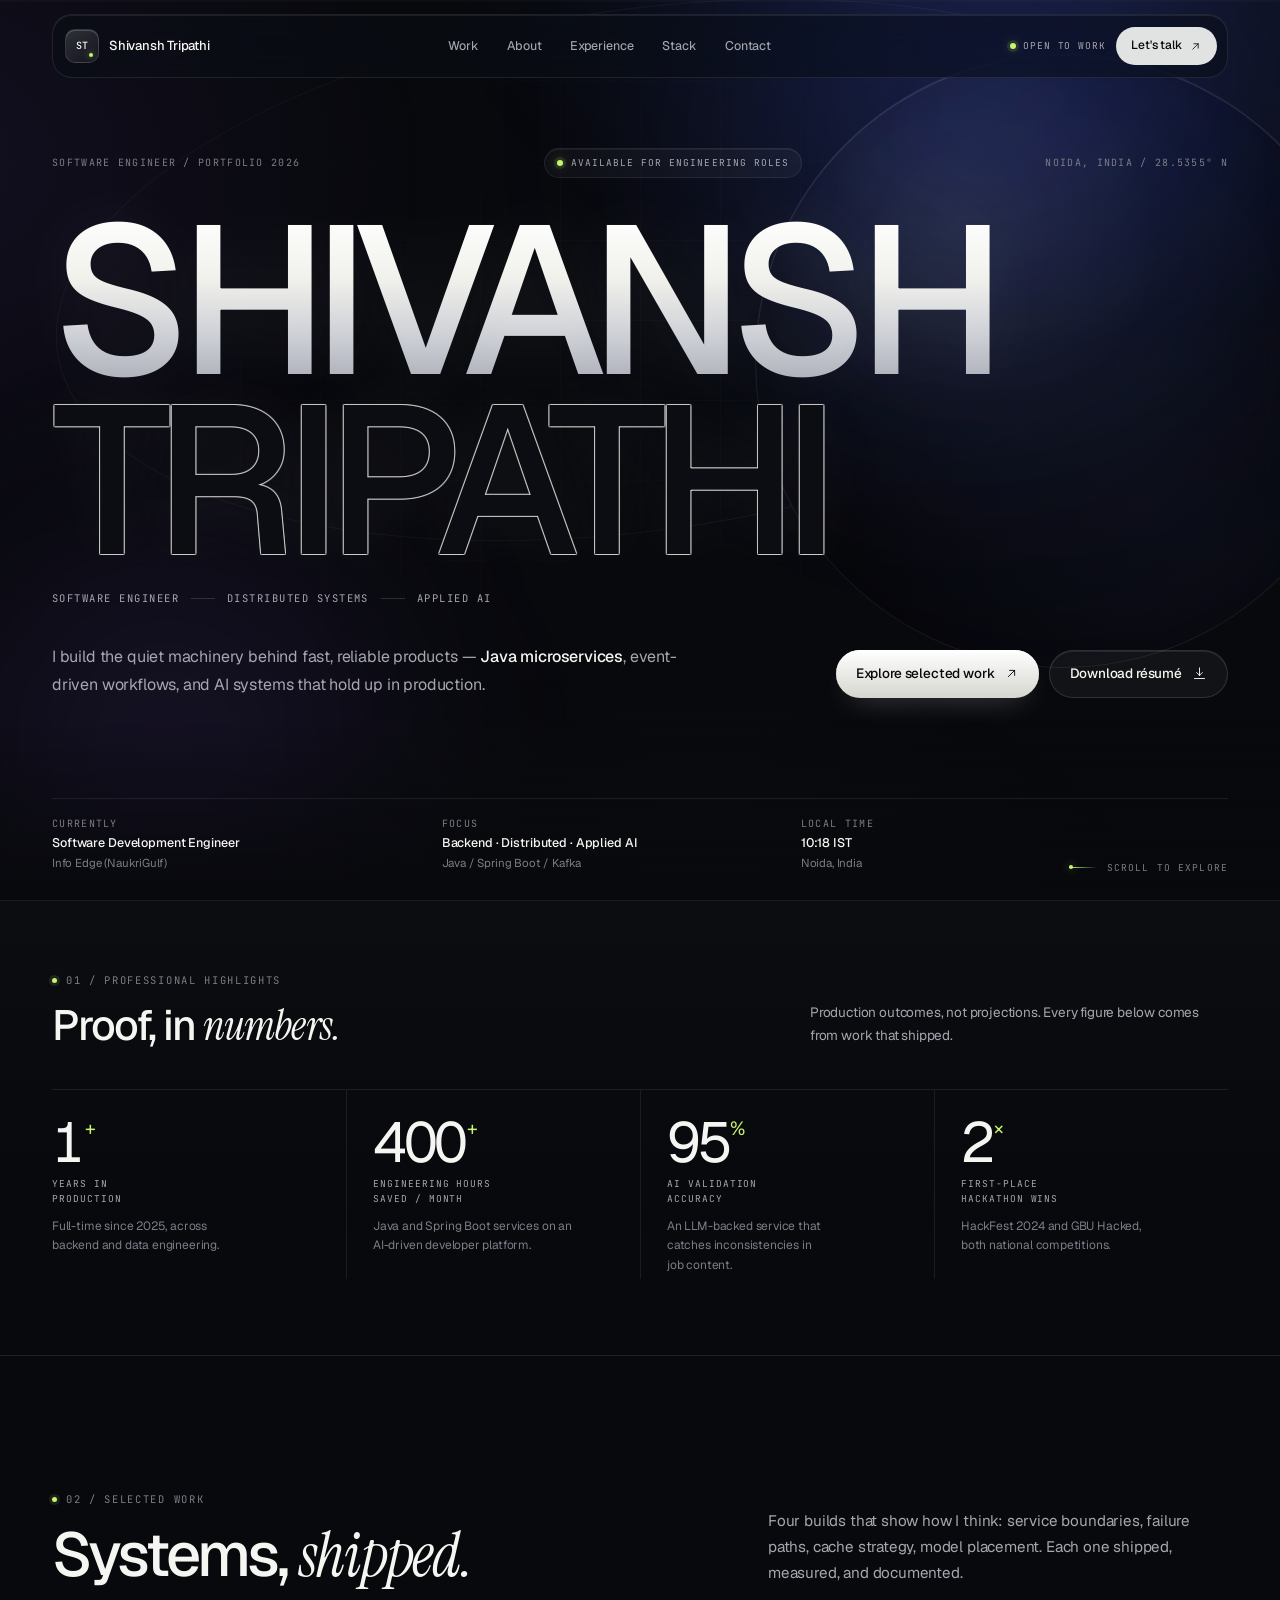
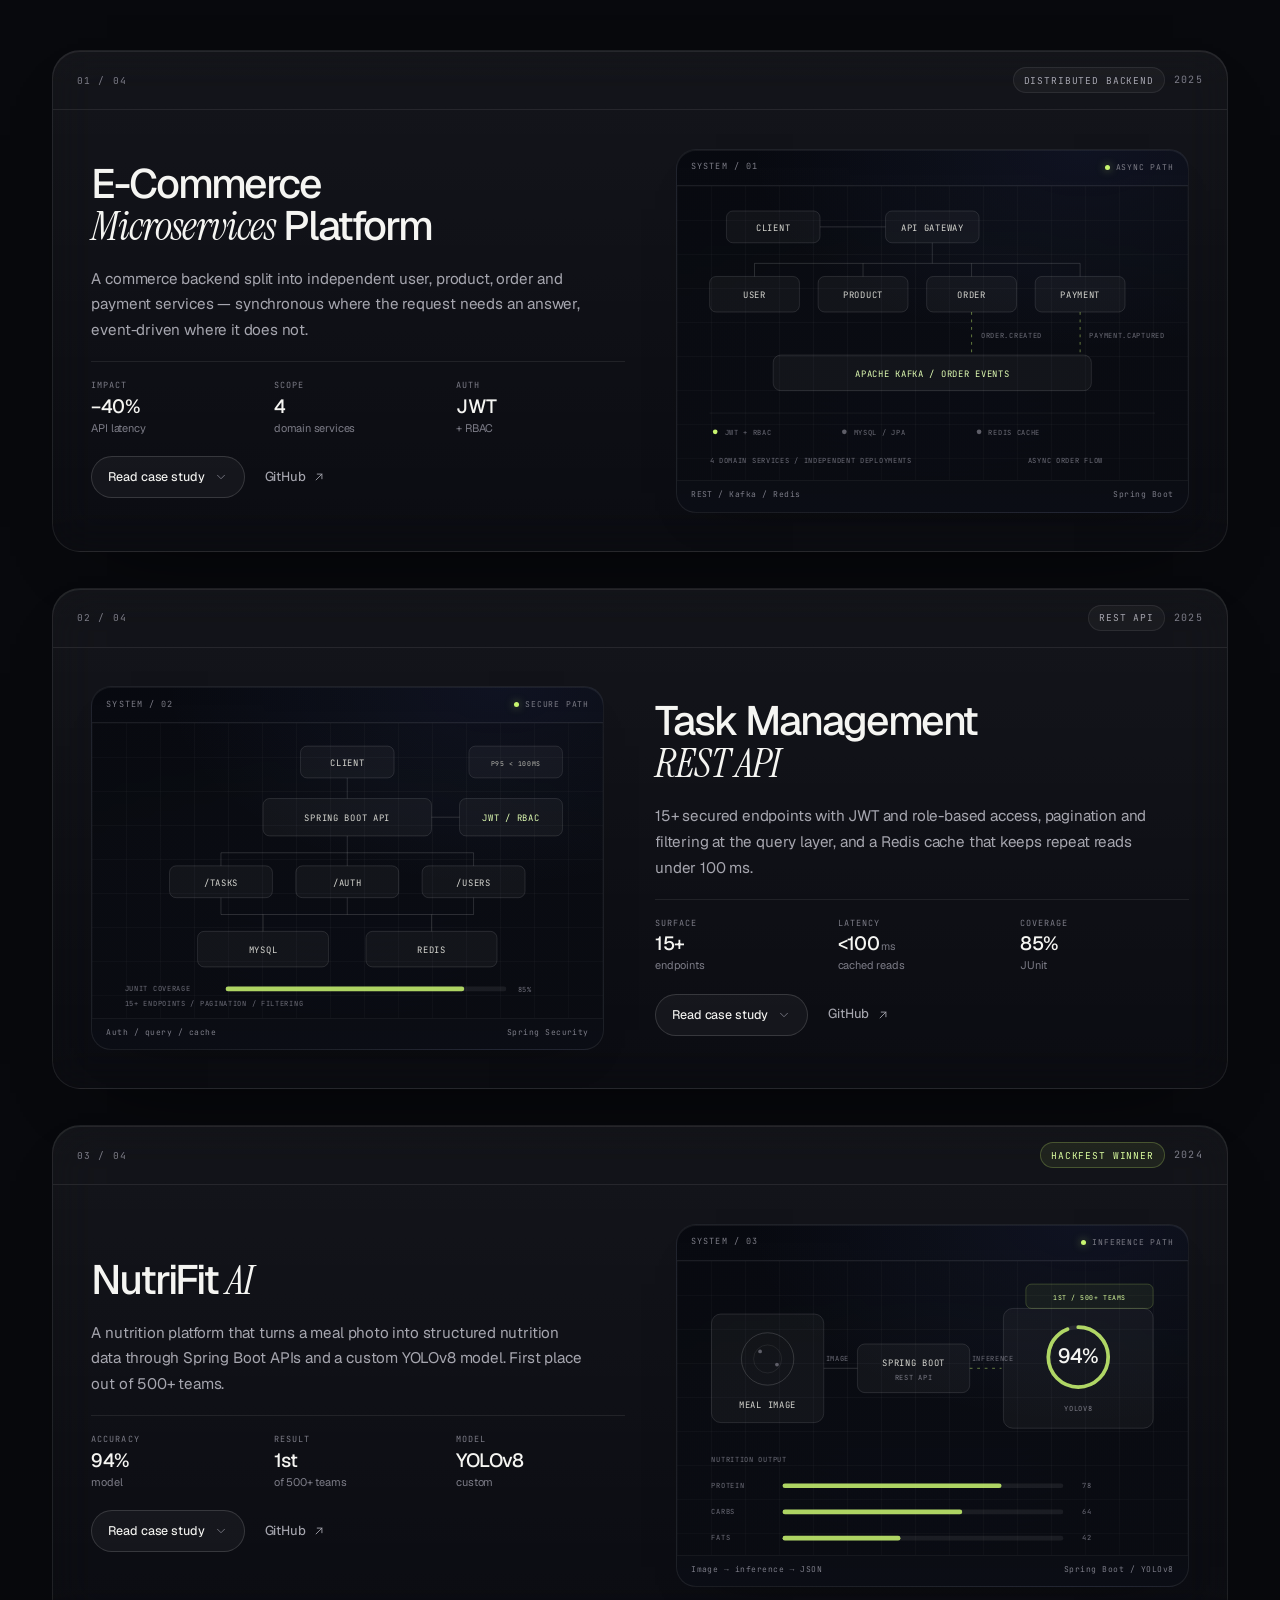
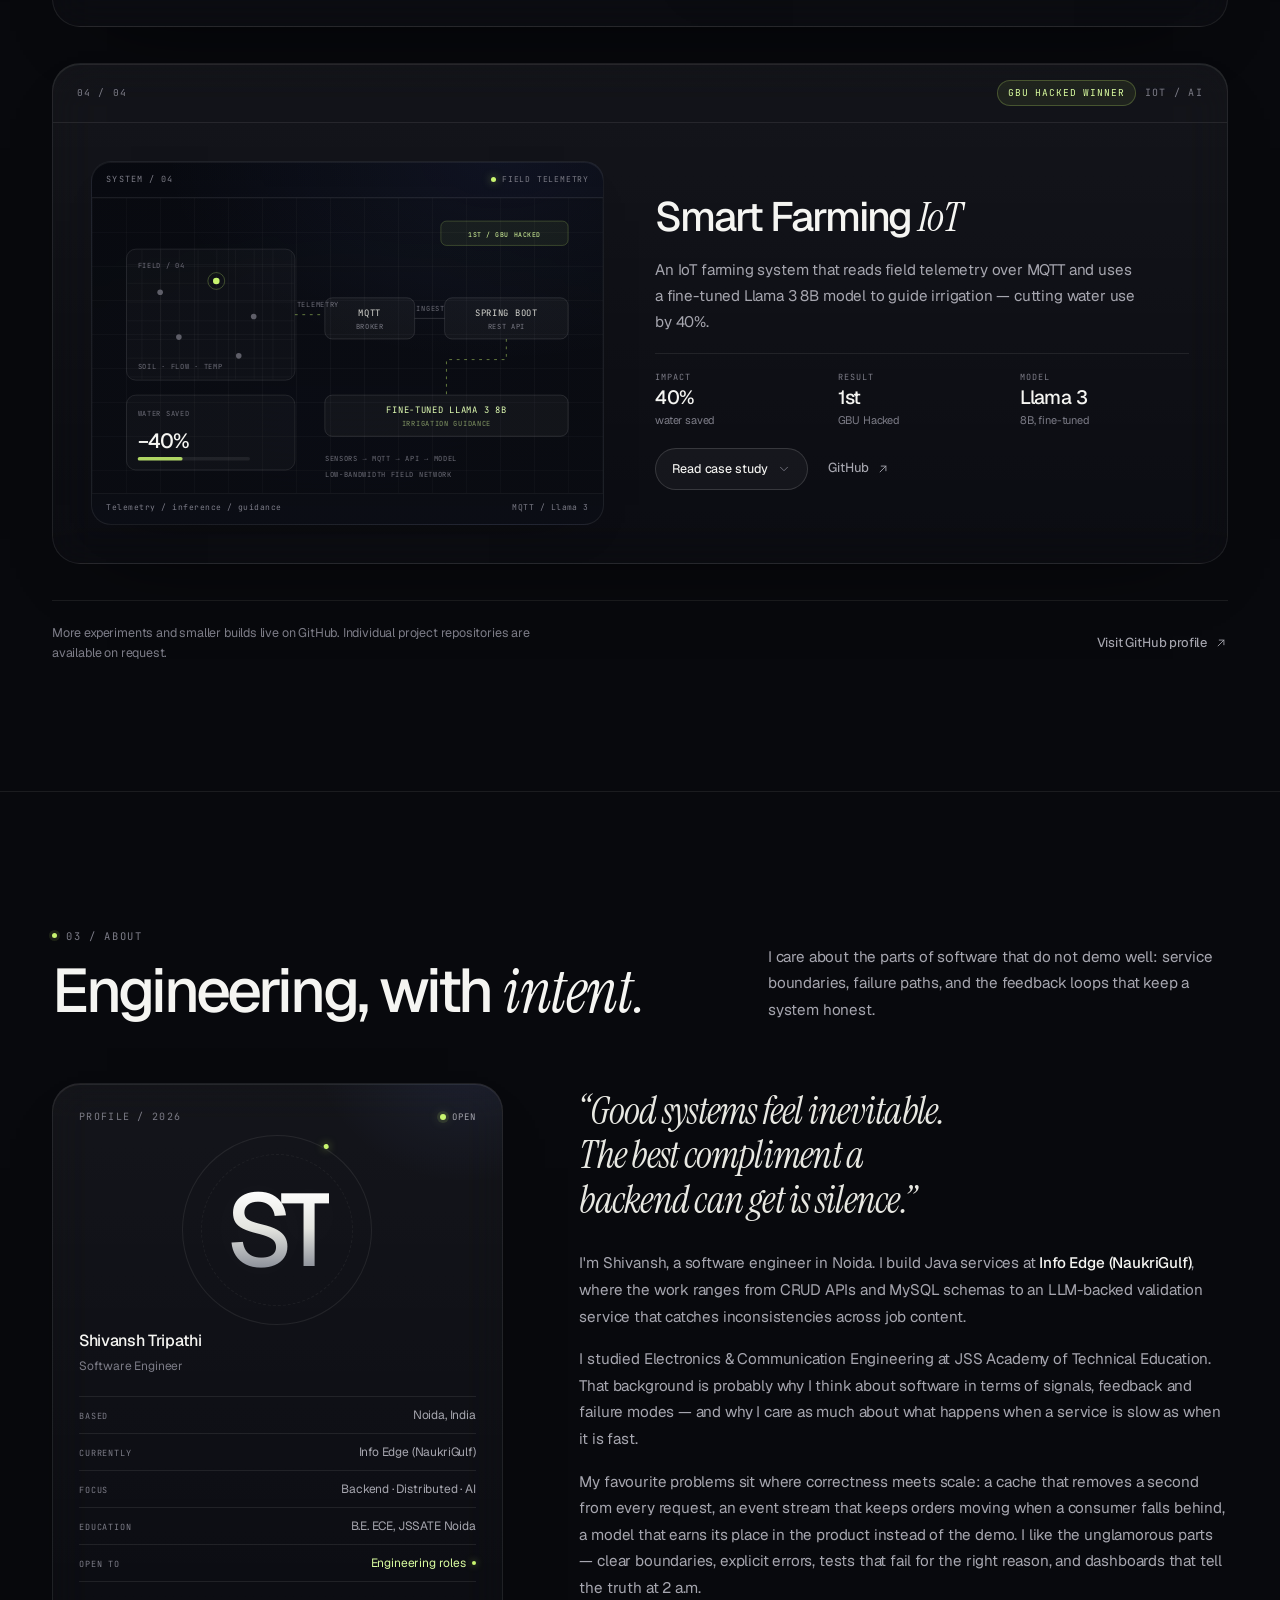
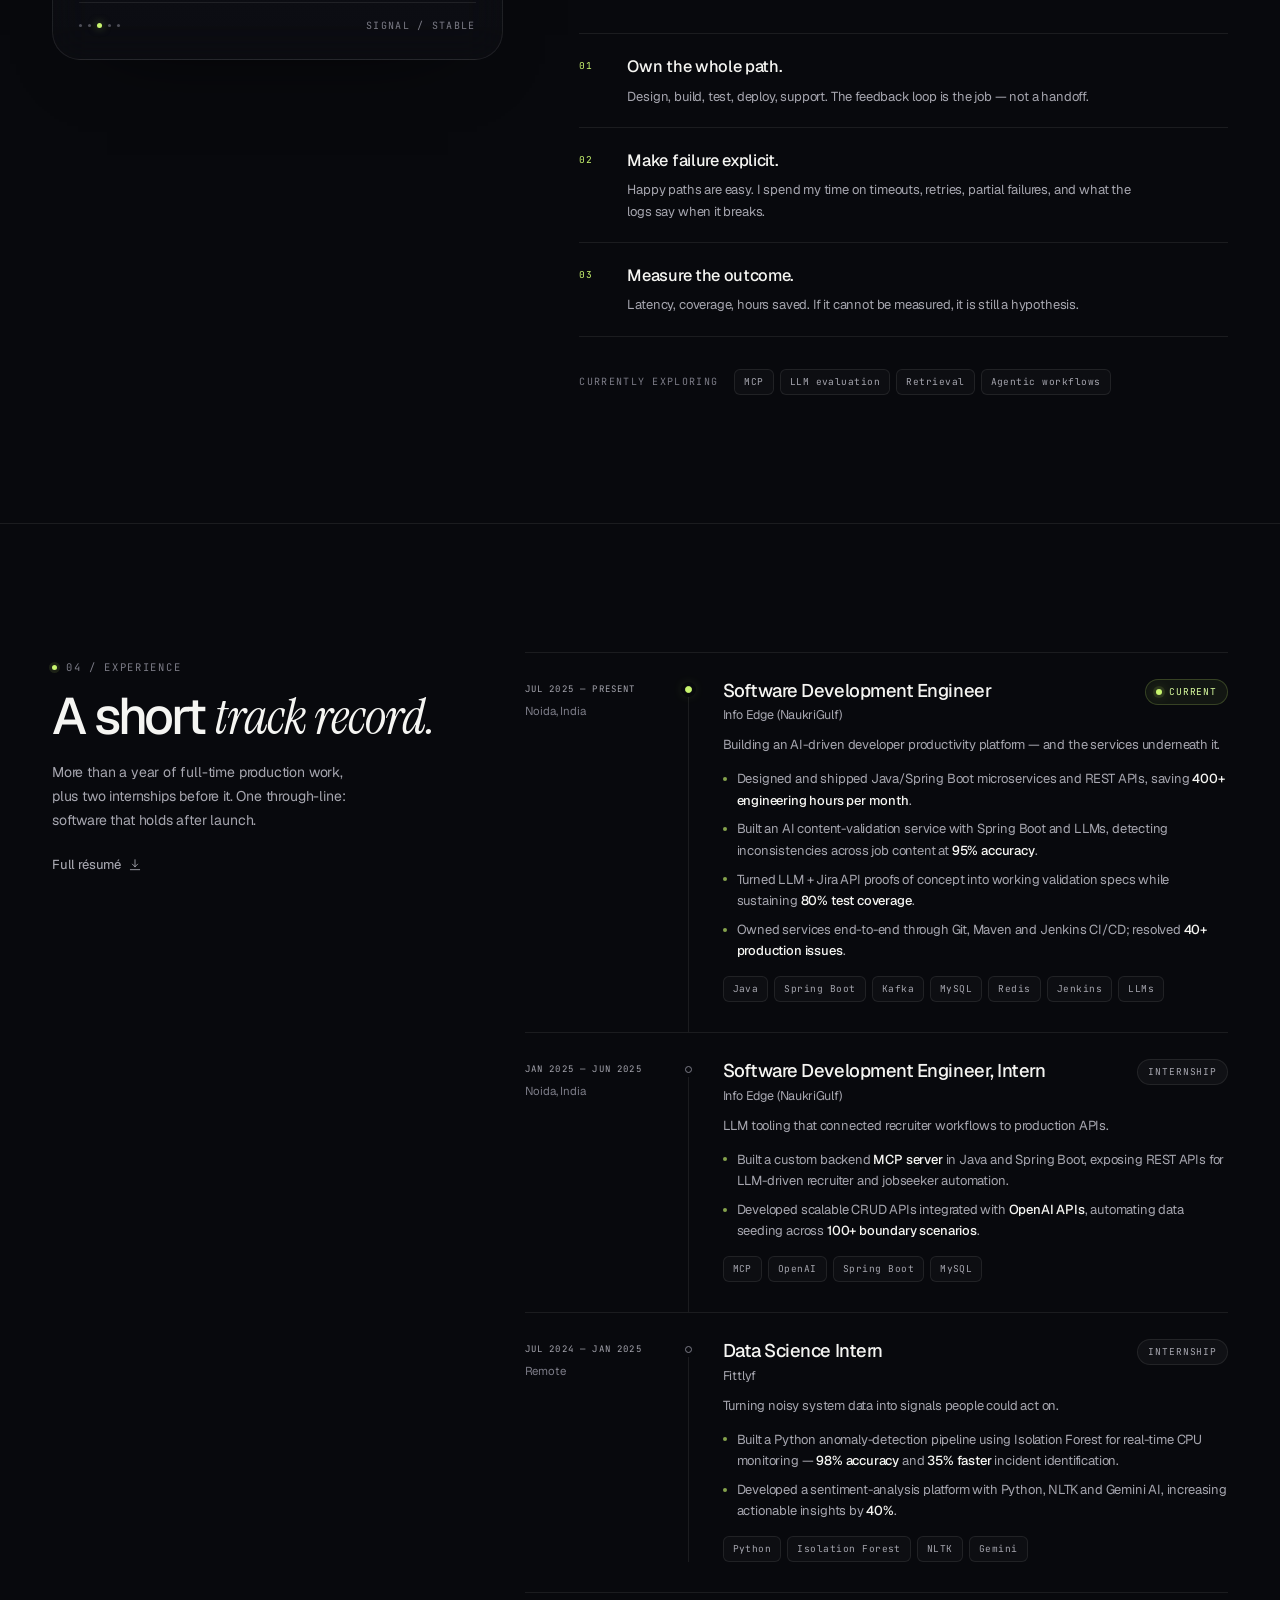
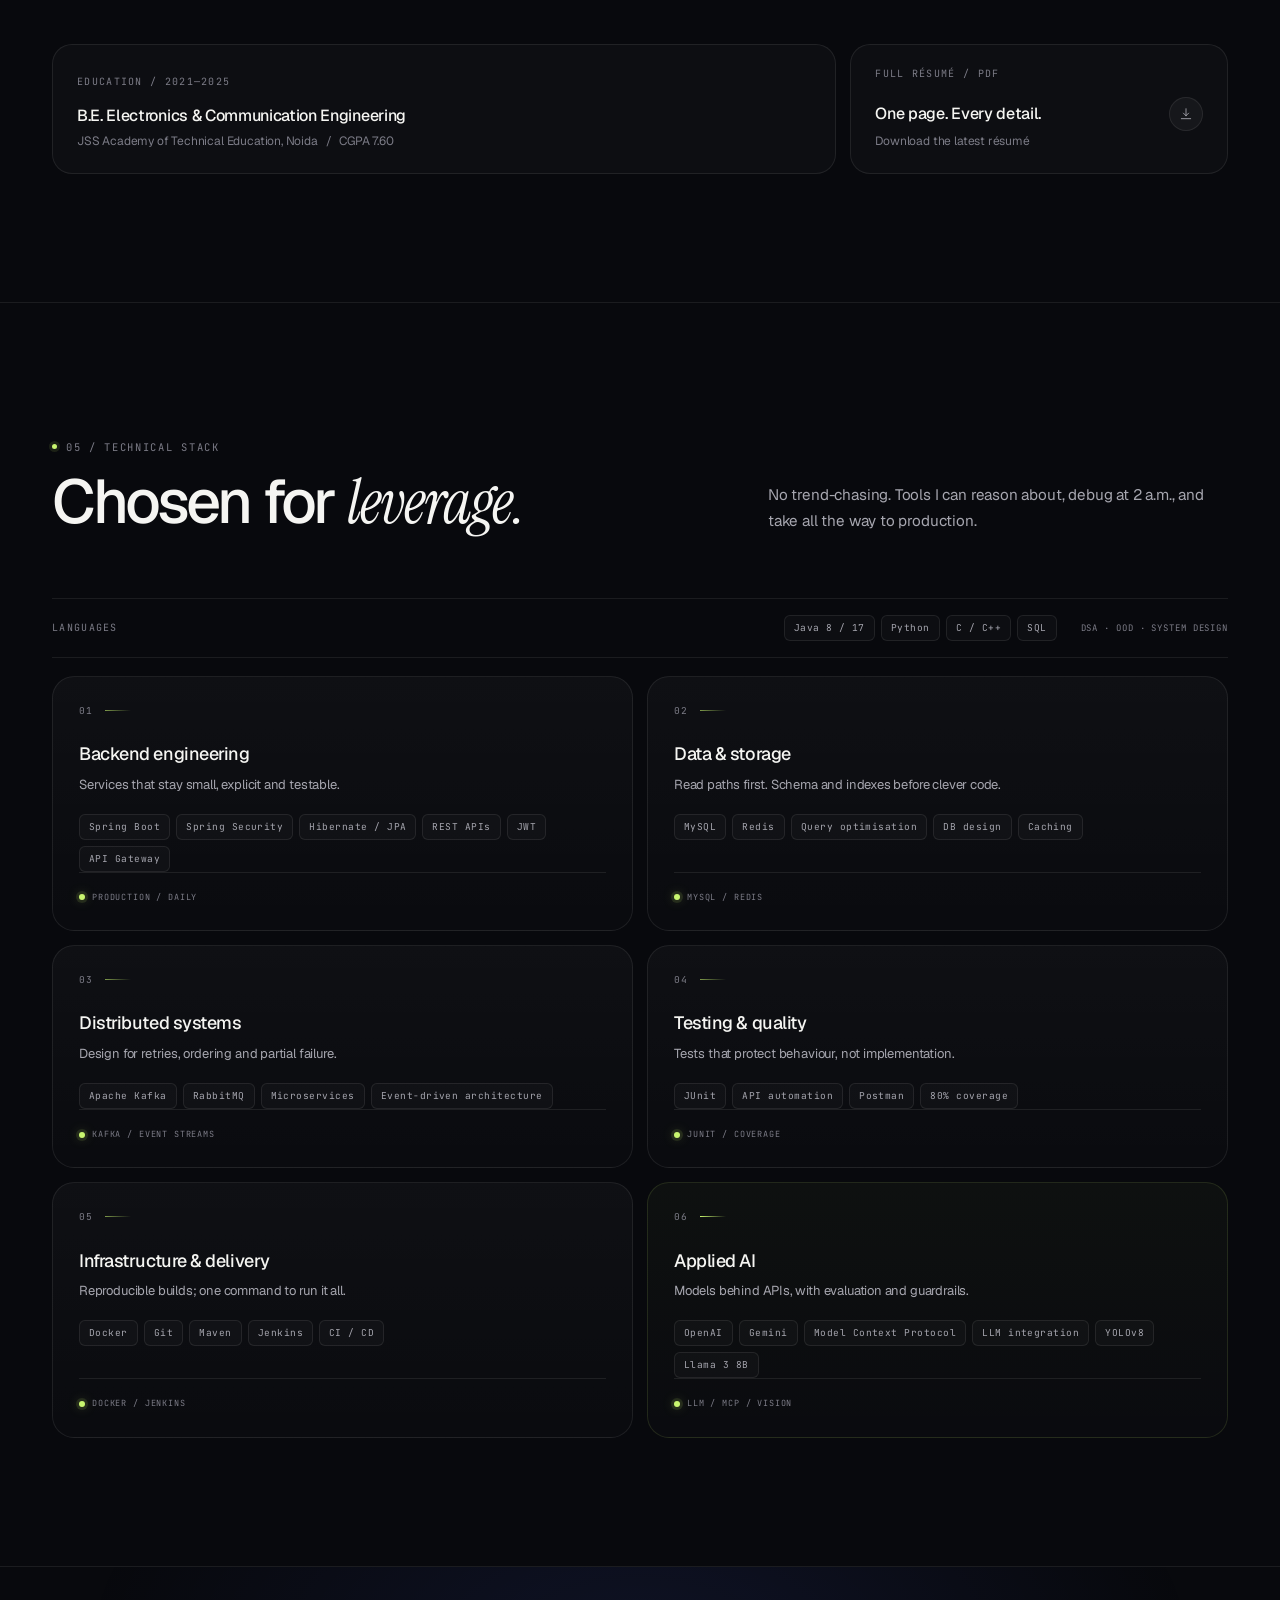
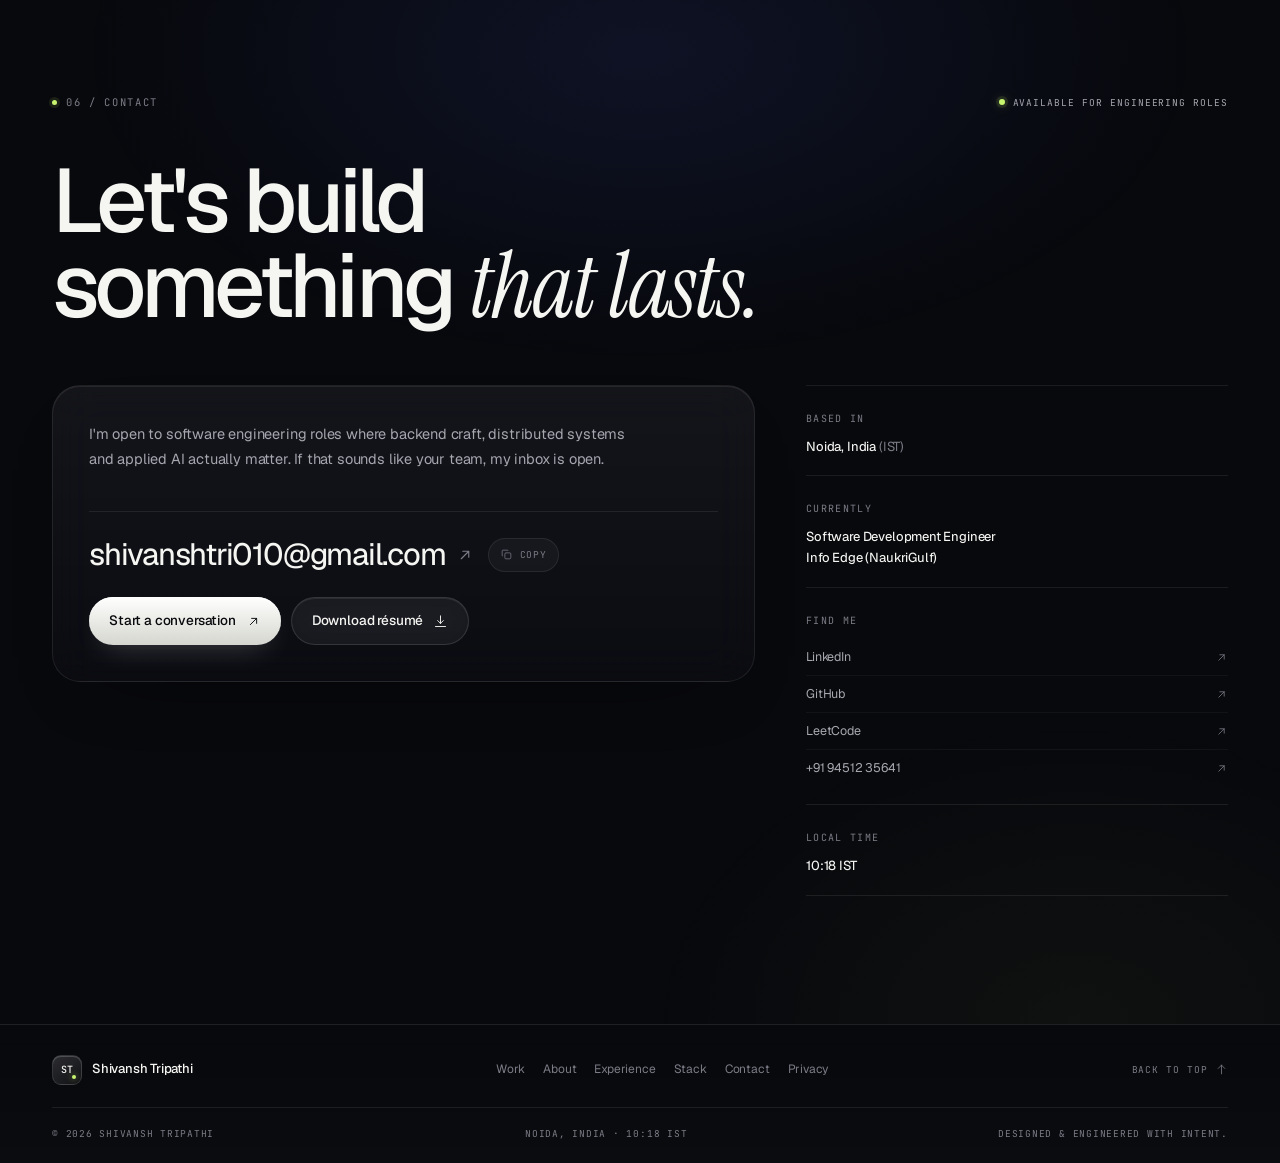
==== commit 617401dc: "perf: paint hero from CSS, cache scroll geometry, add 404 and update Actions" ====
--- a/index.html
+++ b/index.html
@@ -18,6 +18,7 @@
   <meta property="og:image" content="https://shivanshtri010.github.io/portfolio-shivansh/assets/media/og.png" />
   <meta property="og:image:width" content="1200" />
   <meta property="og:image:height" content="630" />
+  <meta property="og:image:type" content="image/png" />
   <meta property="og:image:alt" content="Shivansh Tripathi — Software Engineer, Distributed Systems and Applied AI" />
   <meta name="twitter:card" content="summary_large_image" />
   <meta name="twitter:title" content="Shivansh Tripathi — Software Engineer" />
@@ -78,7 +79,7 @@
 
   <header class="nav" id="nav">
     <div class="nav__shell">
-      <a class="brand" href="#top" aria-label="Shivansh Tripathi — home">
+      <a class="brand" href="#top" aria-label="ST Shivansh Tripathi — home">
         <span class="brand__mark" aria-hidden="true">ST</span>
         <span class="brand__name">Shivansh Tripathi</span>
       </a>
@@ -146,18 +147,18 @@
       </div>
 
       <div class="container hero__inner">
-        <div class="hero__eyebrow" data-reveal>
+        <div class="hero__eyebrow" data-hero>
           <span class="mono-label">Software engineer / Portfolio 2026</span>
           <span class="hero__availability"><span class="status-dot"></span>Available for engineering roles</span>
           <span class="mono-label hero__location">Noida, India / 28.5355° N</span>
         </div>
 
         <h1 class="hero__title" aria-label="Shivansh Tripathi">
-          <span class="hero__line" aria-hidden="true" data-reveal>SHIVANSH</span>
-          <span class="hero__line hero__line--outline" aria-hidden="true" data-reveal>TRIPATHI</span>
+          <span class="hero__line" aria-hidden="true" data-hero>SHIVANSH</span>
+          <span class="hero__line hero__line--outline" aria-hidden="true" data-hero>TRIPATHI</span>
         </h1>
 
-        <div class="hero__role" data-reveal>
+        <div class="hero__role" data-hero>
           <span>Software Engineer</span>
           <i class="hero__sep" aria-hidden="true"></i>
           <span>Distributed Systems</span>
@@ -166,8 +167,8 @@
         </div>
 
         <div class="hero__body">
-          <p class="hero__lede" data-reveal>I build the quiet machinery behind fast, reliable products — <strong>Java microservices</strong>, event-driven workflows, and AI systems that hold up in production.</p>
-          <div class="hero__actions" data-reveal>
+          <p class="hero__lede" data-hero>I build the quiet machinery behind fast, reliable products — <strong>Java microservices</strong>, event-driven workflows, and AI systems that hold up in production.</p>
+          <div class="hero__actions" data-hero>
             <a class="btn btn--primary" href="#work">
               <span>Explore selected work</span>
               <svg class="icon" aria-hidden="true"><use href="#i-arrow"/></svg>
@@ -179,7 +180,7 @@
           </div>
         </div>
 
-        <div class="hero__specs" data-reveal>
+        <div class="hero__specs" data-hero>
           <div class="spec">
             <span class="mono-label">Currently</span>
             <strong>Software Development Engineer</strong>
@@ -1023,7 +1024,7 @@
   <footer class="footer">
     <div class="container">
       <div class="footer__top">
-        <a class="footer__brand" href="#top" aria-label="Shivansh Tripathi — back to top">
+        <a class="footer__brand" href="#top" aria-label="ST Shivansh Tripathi — back to top">
           <span class="brand__mark" aria-hidden="true">ST</span>
           <span>Shivansh Tripathi</span>
         </a>
--- a/assets/css/main.css
+++ b/assets/css/main.css
@@ -844,6 +844,35 @@
   opacity: 1;
   transform: none;
   filter: none;
+}
+
+/* Hero enters immediately from CSS so the largest text paints without
+   waiting for deferred JavaScript. */
+
+.hero [data-hero] {
+  animation: hero-enter 0.95s var(--ease) both;
+  animation-delay: var(--hero-delay, 0s);
+}
+
+.hero__eyebrow { --hero-delay: 0.04s; }
+.hero__line:first-of-type { --hero-delay: 0.1s; }
+.hero__line--outline { --hero-delay: 0.18s; }
+.hero__role { --hero-delay: 0.26s; }
+.hero__lede { --hero-delay: 0.32s; }
+.hero__actions { --hero-delay: 0.38s; }
+.hero__specs { --hero-delay: 0.44s; }
+
+@keyframes hero-enter {
+  from {
+    opacity: 0;
+    transform: translateY(18px);
+    filter: blur(5px);
+  }
+  to {
+    opacity: 1;
+    transform: none;
+    filter: none;
+  }
 }
 
 /* ---------- Hero ---------- */
@@ -1409,4 +1438,11 @@
   .hero__lens {
     transform: none !important;
   }
-}
+
+  .hero [data-hero] {
+    animation: none;
+    opacity: 1;
+    transform: none;
+    filter: none;
+  }
+}
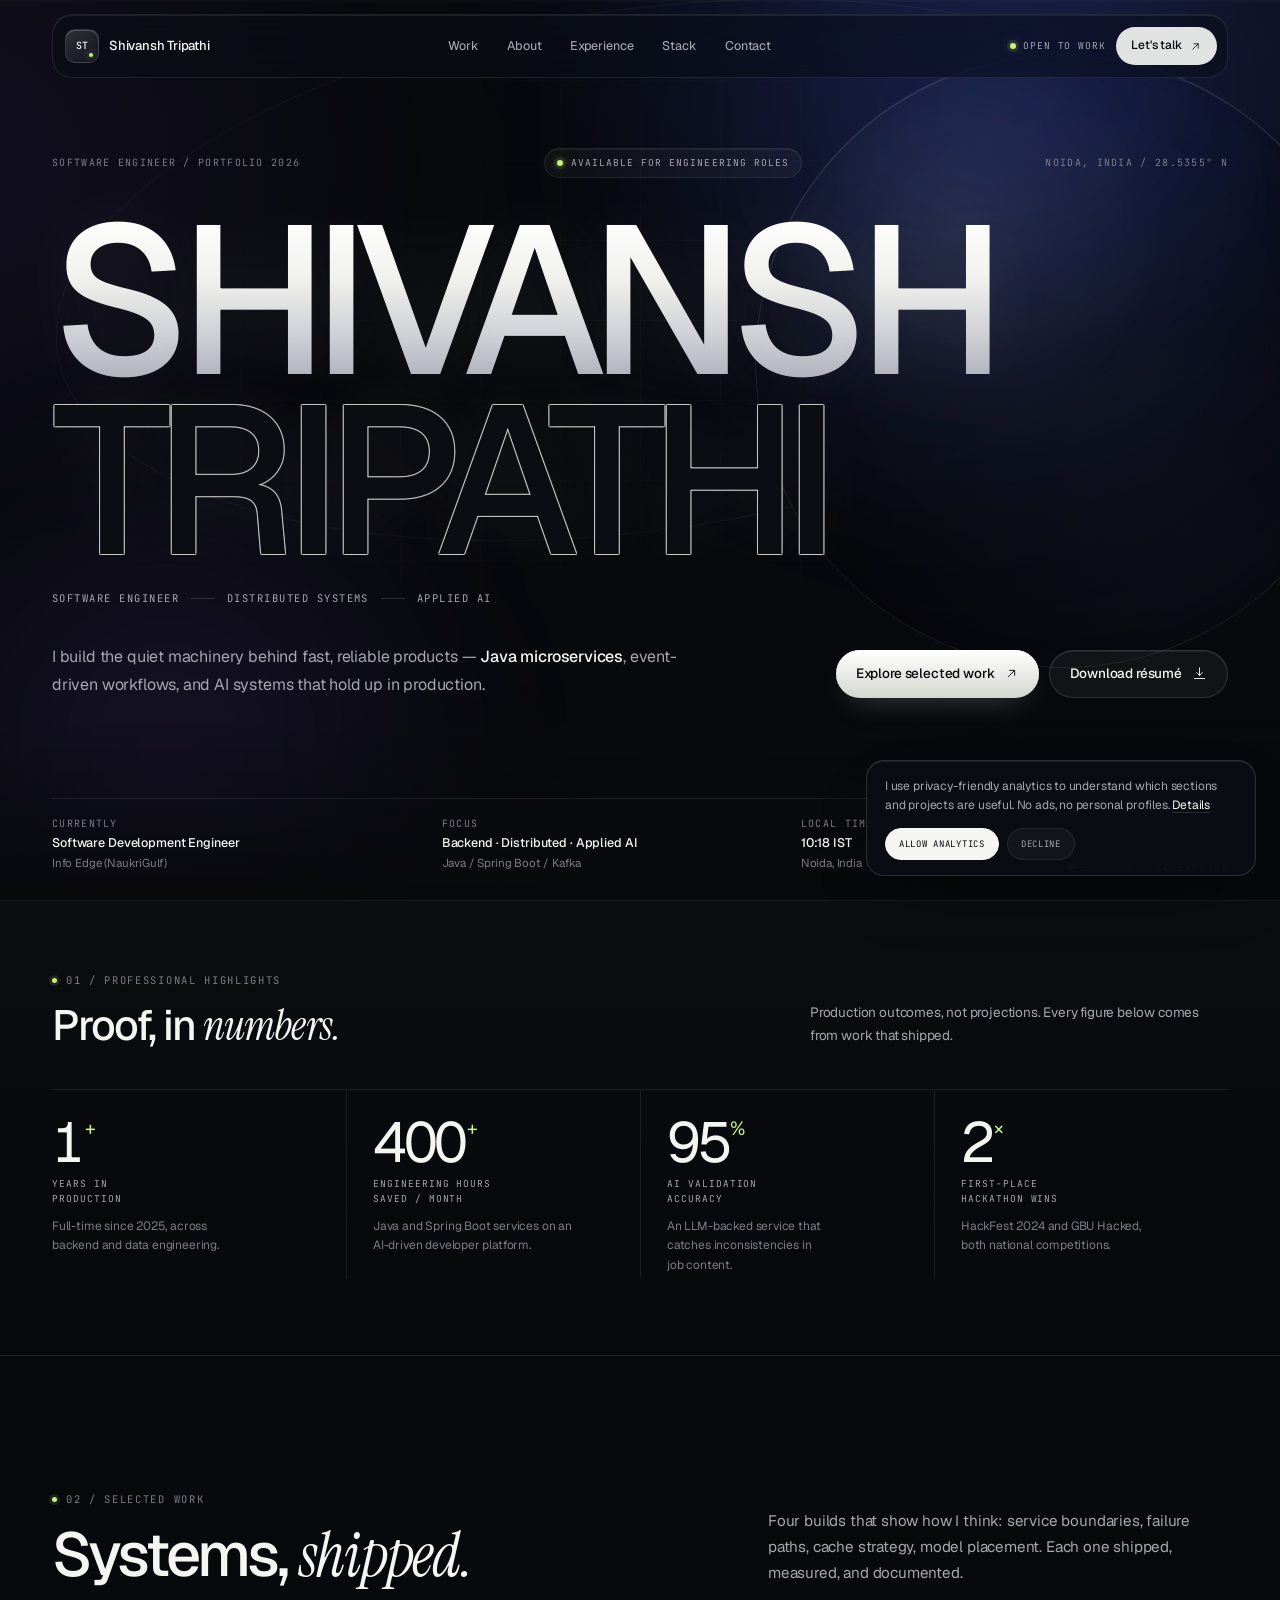
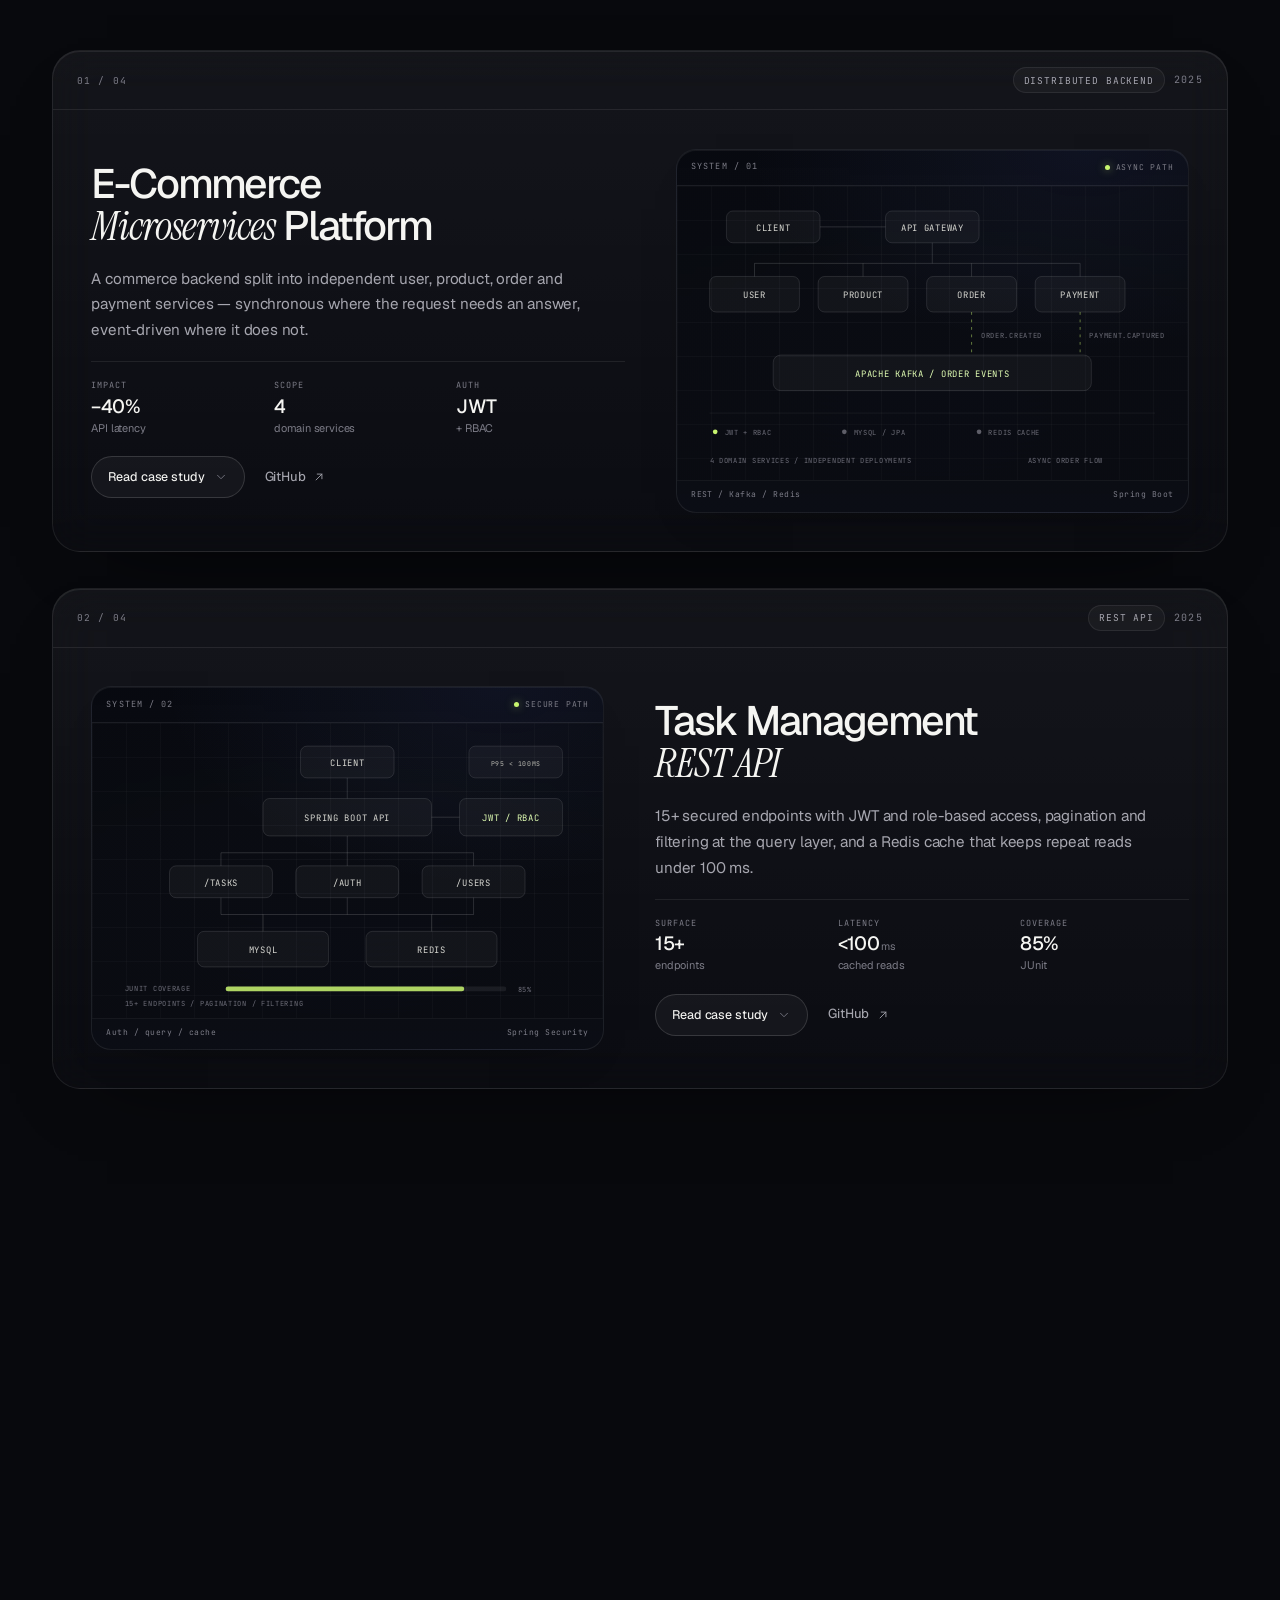
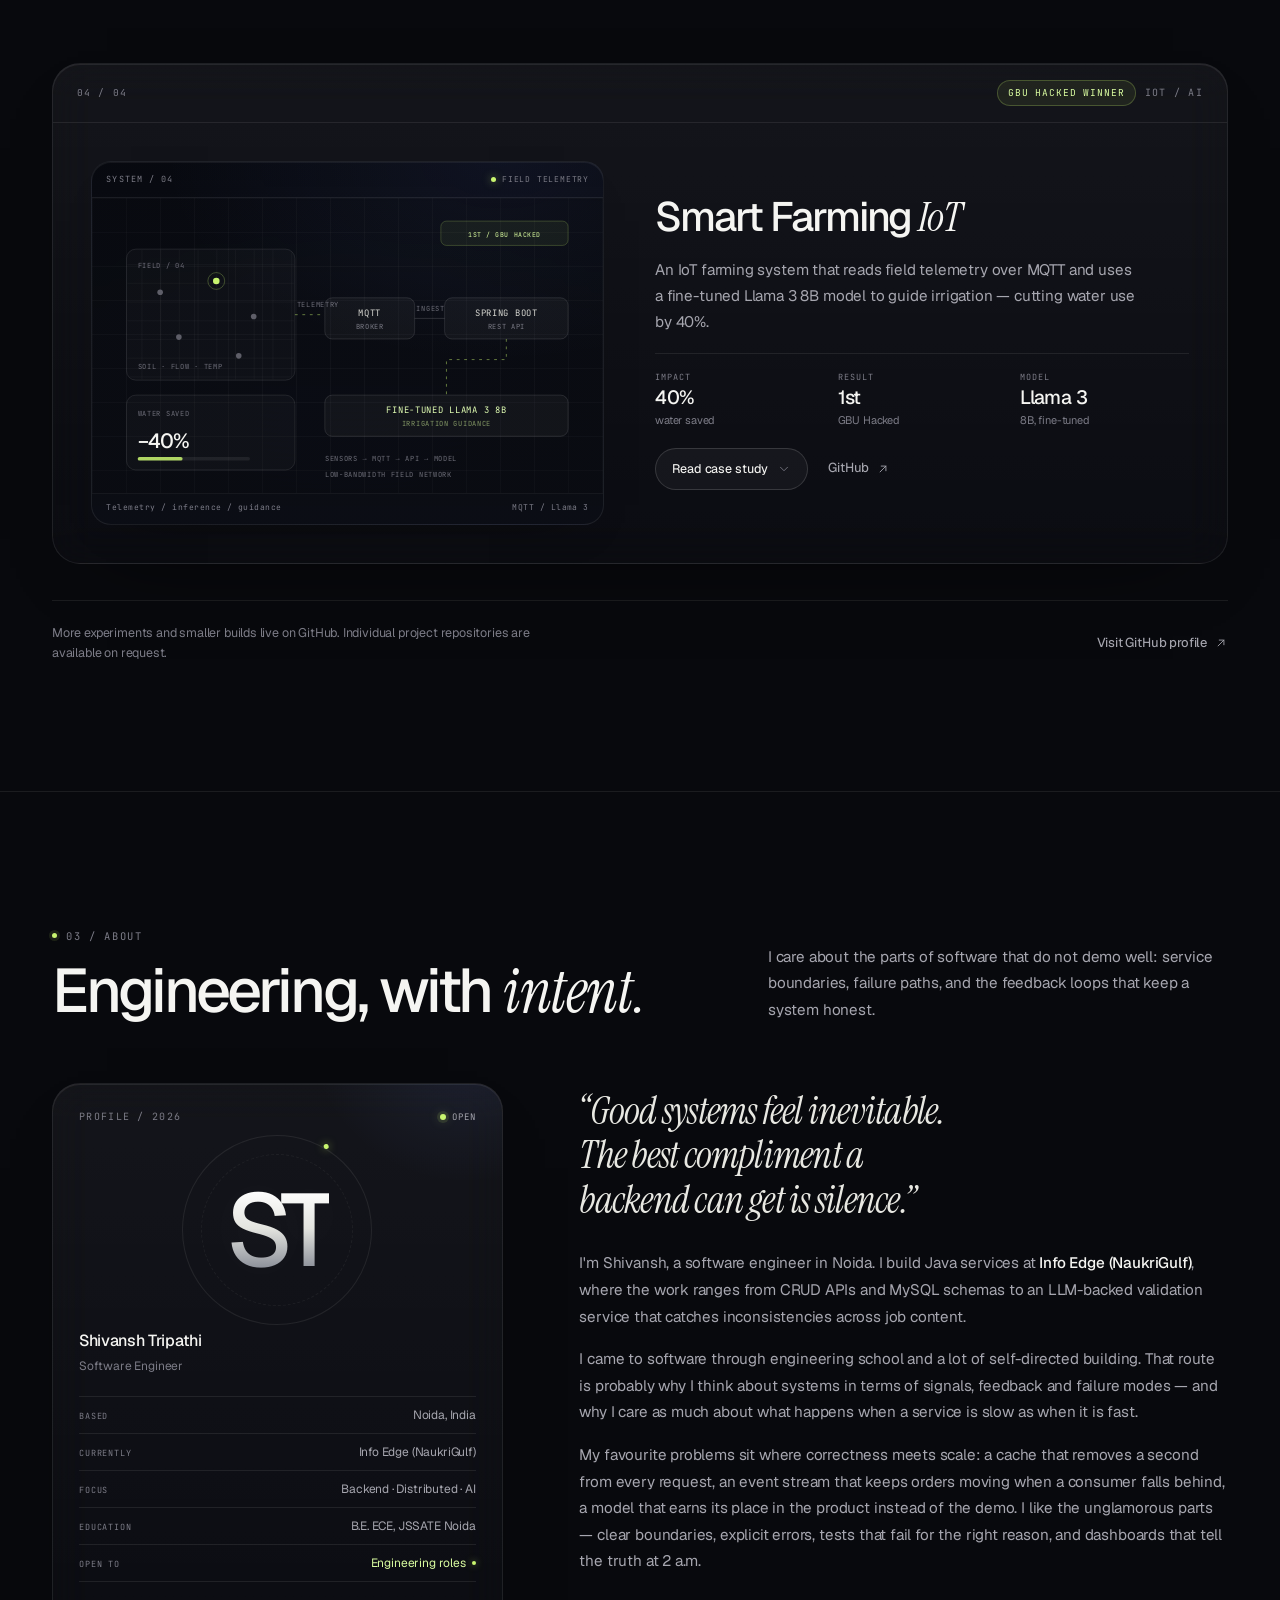
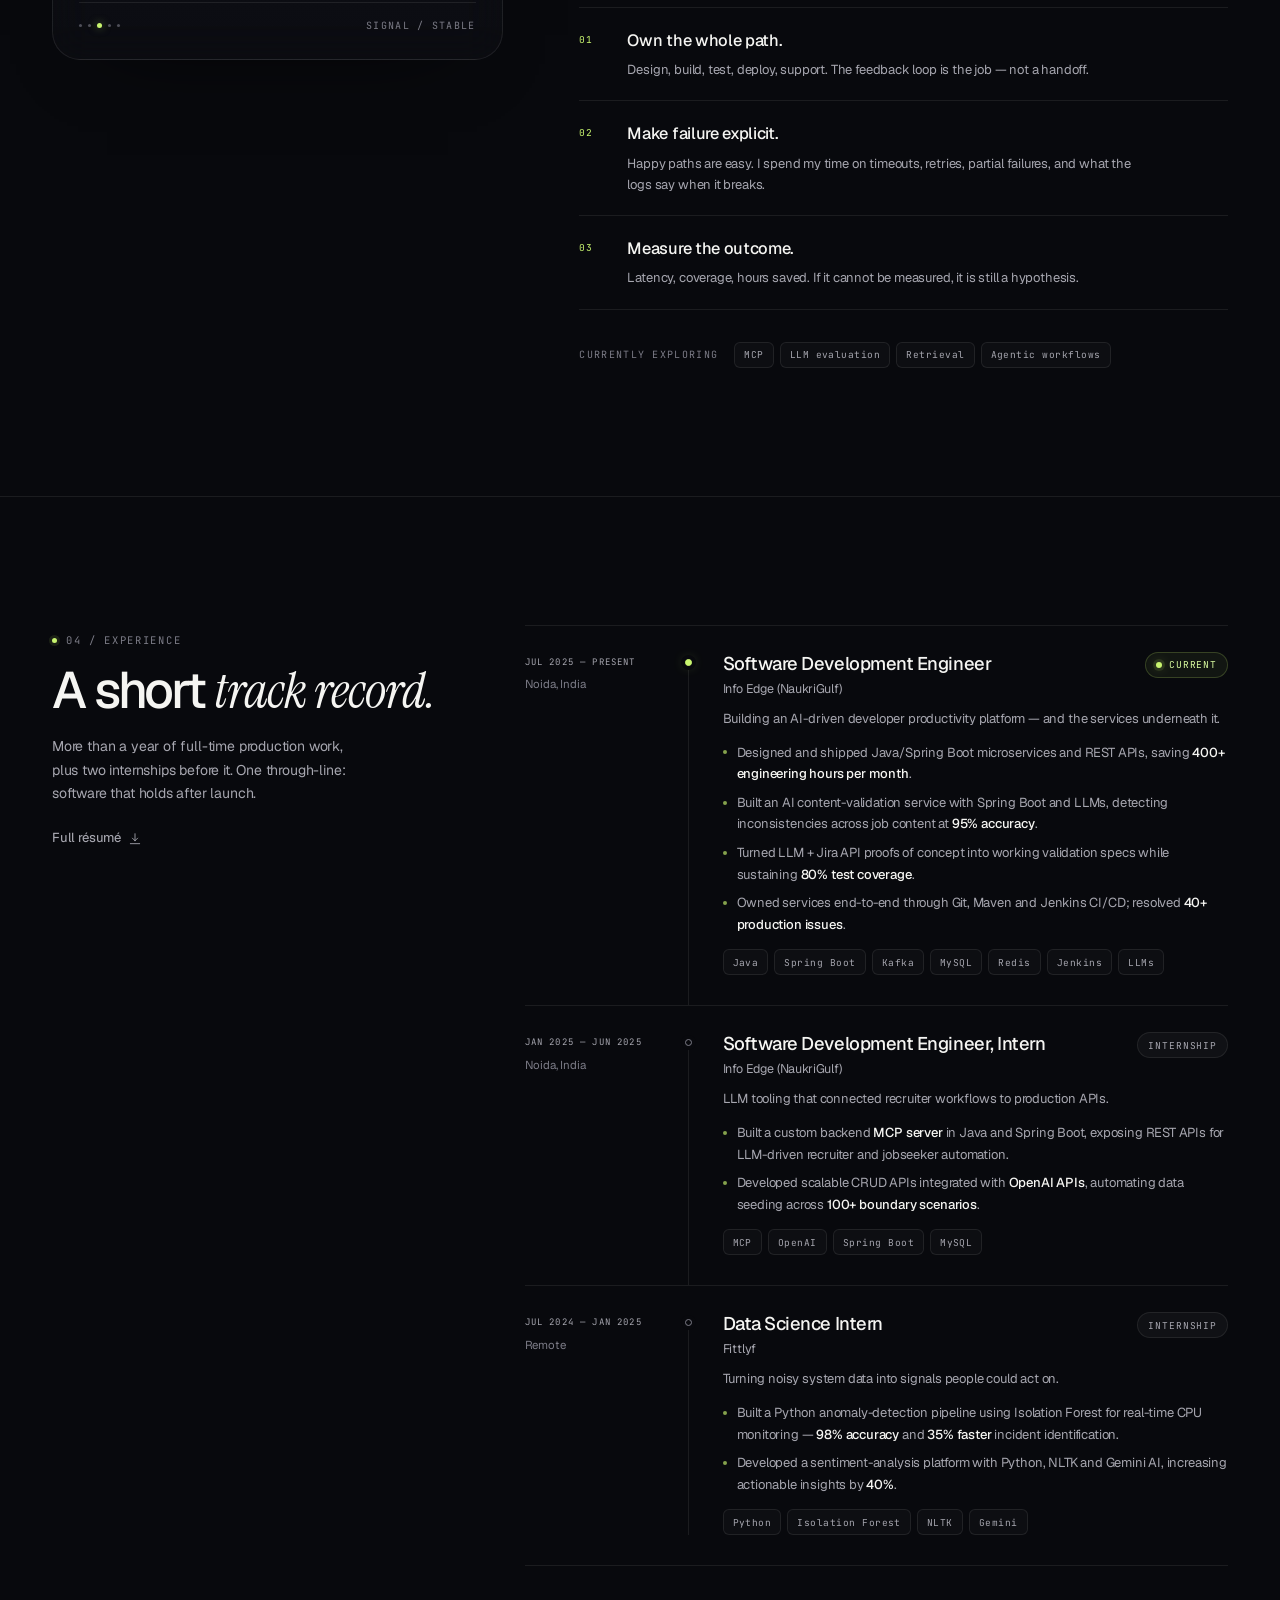
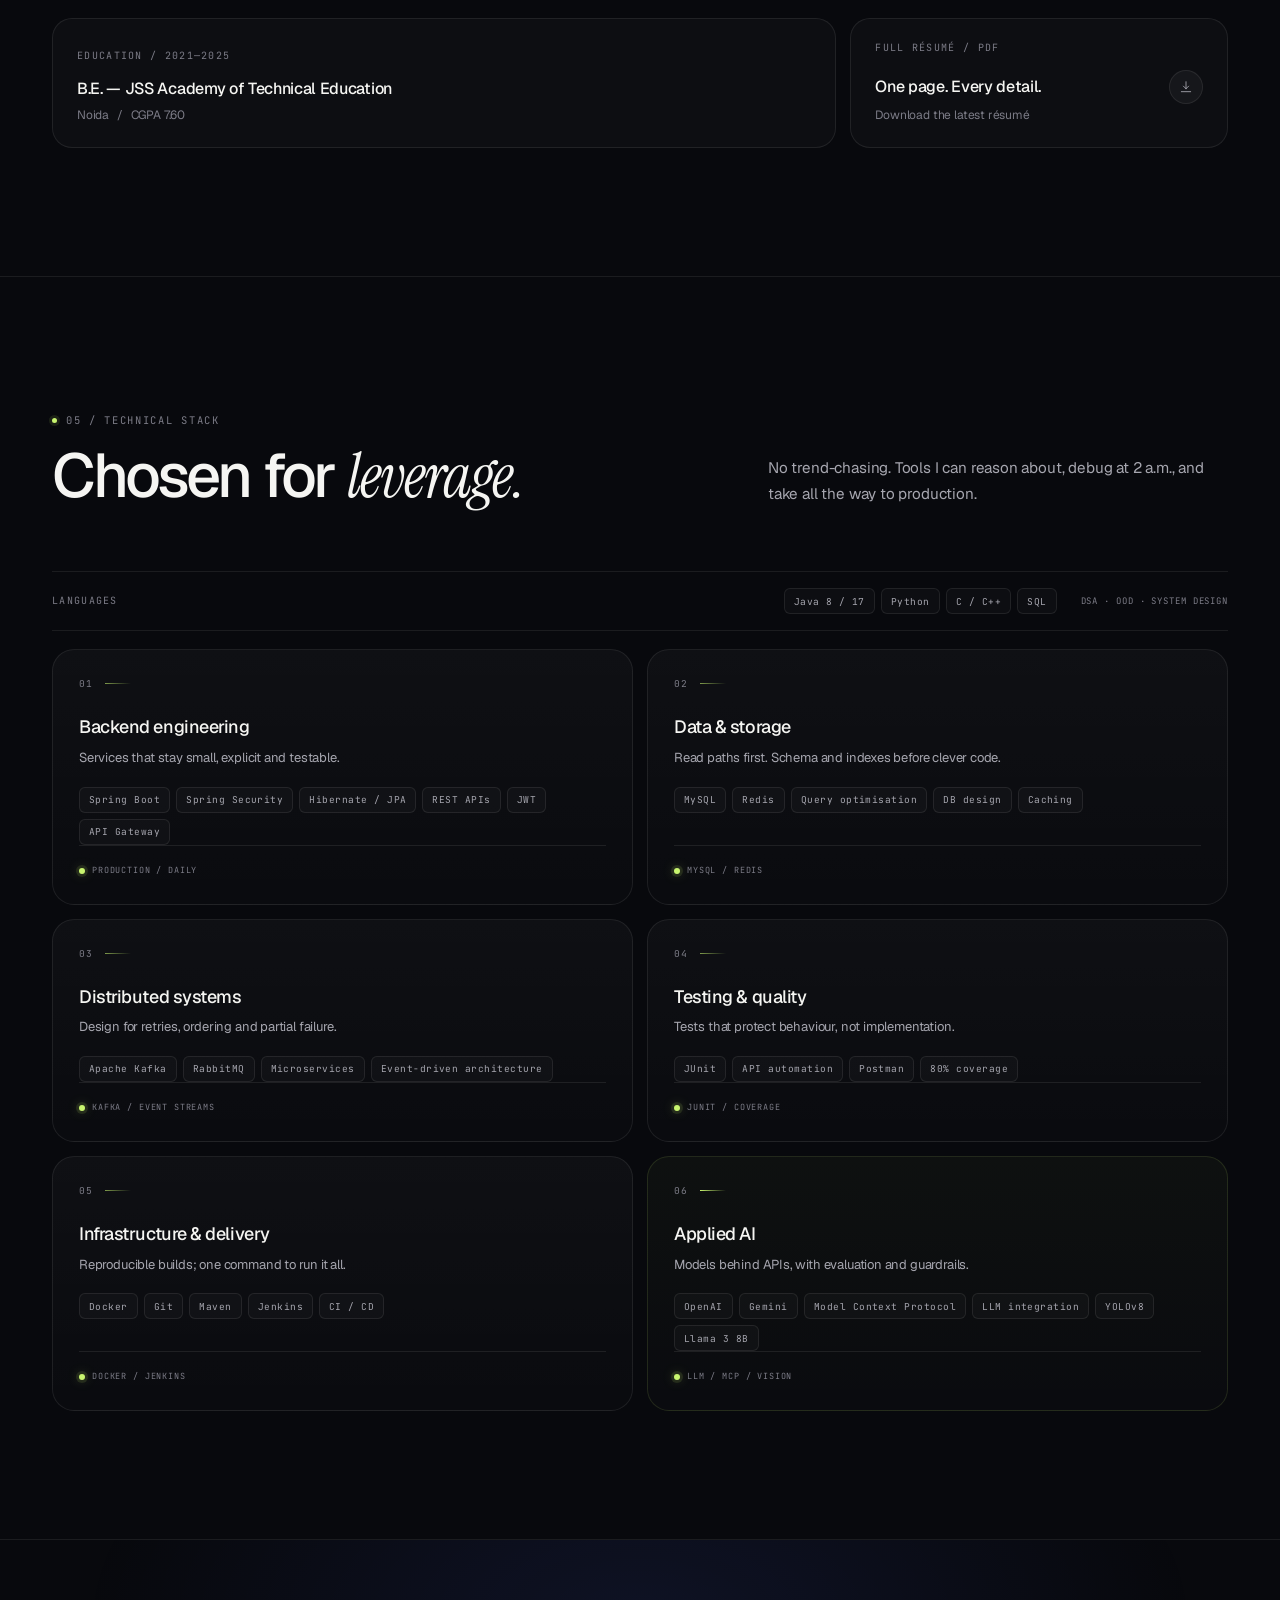
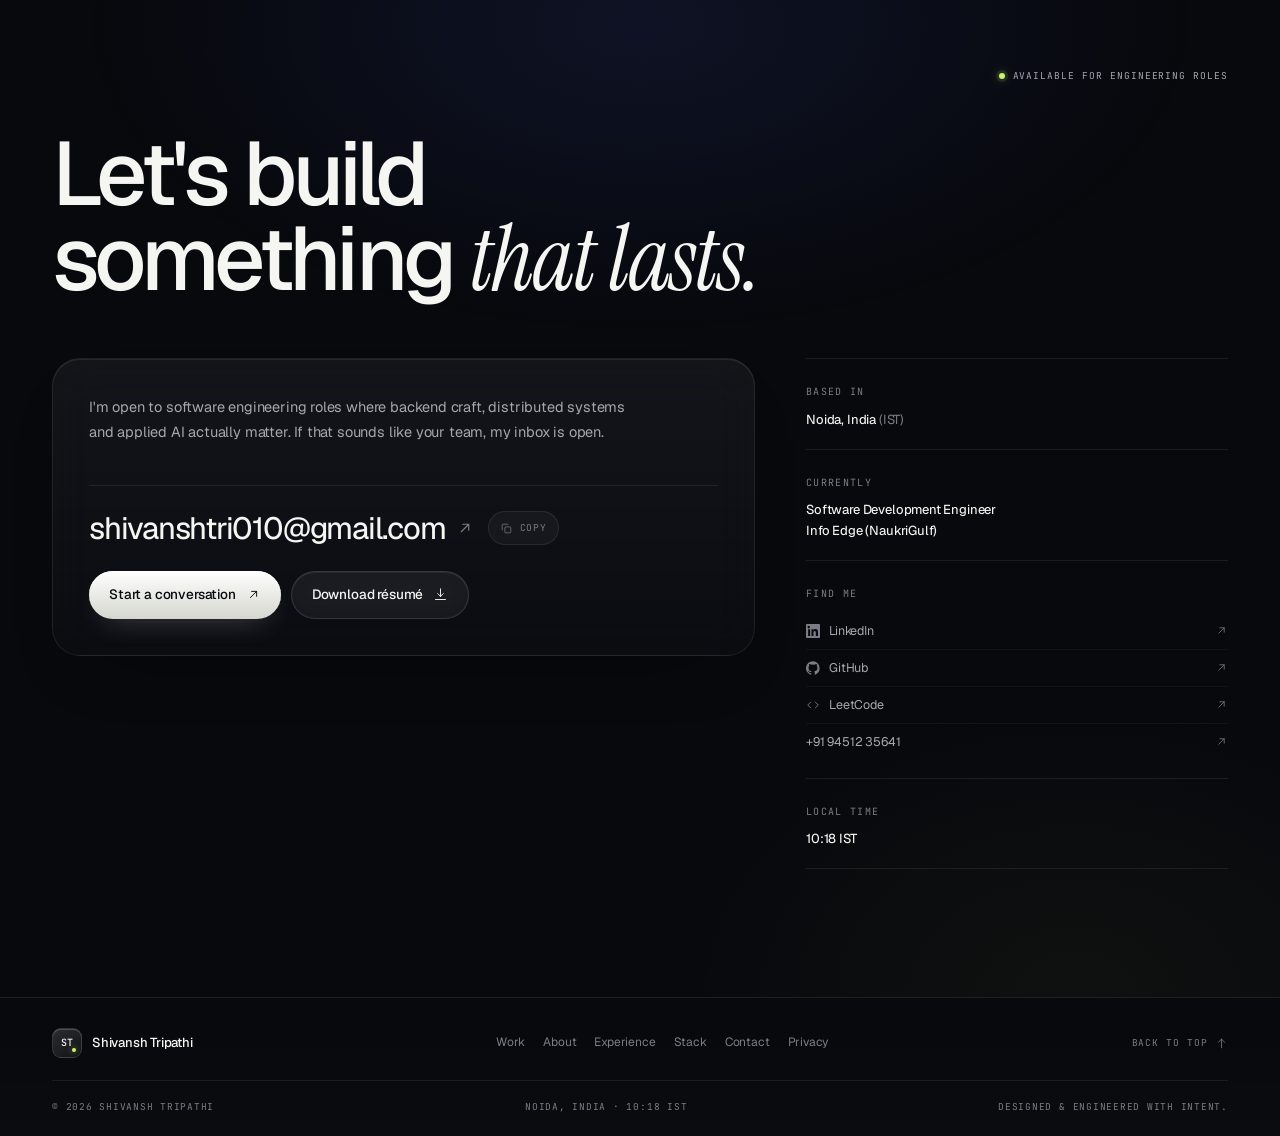
==== commit 1976fb16: "feat: serve site at account root, add social icons, drop degree specialization" ====
--- a/index.html
+++ b/index.html
@@ -14,8 +14,8 @@
   <meta property="og:site_name" content="Shivansh Tripathi" />
   <meta property="og:locale" content="en_IN" />
   <!-- Update these two URLs when the custom domain is live. See DEPLOYMENT.md. -->
-  <meta property="og:url" content="https://shivanshtri010.github.io/portfolio-shivansh/" />
-  <meta property="og:image" content="https://shivanshtri010.github.io/portfolio-shivansh/assets/media/og.png" />
+  <meta property="og:url" content="https://shivanshtri010.github.io/" />
+  <meta property="og:image" content="https://shivanshtri010.github.io/assets/media/og.png" />
   <meta property="og:image:width" content="1200" />
   <meta property="og:image:height" content="630" />
   <meta property="og:image:type" content="image/png" />
@@ -23,10 +23,10 @@
   <meta name="twitter:card" content="summary_large_image" />
   <meta name="twitter:title" content="Shivansh Tripathi — Software Engineer" />
   <meta name="twitter:description" content="Distributed systems, event-driven backends and applied AI. Built with precision." />
-  <meta name="twitter:image" content="https://shivanshtri010.github.io/portfolio-shivansh/assets/media/og.png" />
+  <meta name="twitter:image" content="https://shivanshtri010.github.io/assets/media/og.png" />
   <meta name="twitter:image:alt" content="Shivansh Tripathi — Software Engineer" />
   <meta name="robots" content="index, follow" />
-  <link rel="canonical" href="https://shivanshtri010.github.io/portfolio-shivansh/" />
+  <link rel="canonical" href="https://shivanshtri010.github.io/" />
 
   <link rel="icon" href="favicon.svg" type="image/svg+xml" />
   <link rel="apple-touch-icon" href="apple-touch-icon.png" />
@@ -74,6 +74,10 @@
       <symbol id="i-copy" viewBox="0 0 24 24"><rect x="9" y="9" width="11" height="11" rx="2" fill="none" stroke="currentColor" stroke-width="1.4"/><path d="M15 5.5A1.5 1.5 0 0 0 13.5 4h-8A1.5 1.5 0 0 0 4 5.5v8A1.5 1.5 0 0 0 5.5 15" fill="none" stroke="currentColor" stroke-width="1.4"/></symbol>
       <symbol id="i-check" viewBox="0 0 24 24"><path d="m5 12.5 4.5 4.5L19 7" fill="none" stroke="currentColor" stroke-width="1.7" stroke-linecap="round" stroke-linejoin="round"/></symbol>
       <symbol id="i-chevron" viewBox="0 0 24 24"><path d="m6 9 6 6 6-6" fill="none" stroke="currentColor" stroke-width="1.5" stroke-linecap="round" stroke-linejoin="round"/></symbol>
+      <symbol id="i-github" viewBox="0 0 24 24"><path fill="currentColor" d="M12 .3a12 12 0 0 0-3.8 23.4c.6.1.8-.3.8-.6v-2.2c-3.3.7-4-1.6-4-1.6-.6-1.4-1.4-1.8-1.4-1.8-1.1-.7.1-.7.1-.7 1.2.1 1.8 1.2 1.8 1.2 1.1 1.8 2.8 1.3 3.5 1 .1-.8.4-1.3.8-1.6-2.7-.3-5.5-1.3-5.5-5.9 0-1.3.5-2.4 1.2-3.2-.1-.3-.5-1.5.1-3.2 0 0 1-.3 3.3 1.2a11.5 11.5 0 0 1 6 0C17.3 4.7 18.3 5 18.3 5c.7 1.7.3 2.9.1 3.2.8.8 1.2 1.9 1.2 3.2 0 4.6-2.8 5.6-5.5 5.9.4.4.8 1.1.8 2.2v3.3c0 .3.2.7.8.6A12 12 0 0 0 12 .3"/></symbol>
+      <symbol id="i-linkedin" viewBox="0 0 24 24"><path fill="currentColor" d="M20.4 20.5h-3.6v-5.6c0-1.3 0-3-1.9-3s-2.1 1.4-2.1 2.9v5.7H9.4V9h3.4v1.6h.1c.5-.9 1.6-1.9 3.4-1.9 3.6 0 4.3 2.4 4.3 5.5v6.3zM5.3 7.4a2.1 2.1 0 1 1 0-4.1 2.1 2.1 0 0 1 0 4.1zm1.8 13.1H3.6V9h3.5v11.5zM22.2 0H1.8C.8 0 0 .8 0 1.7v20.6c0 1 .8 1.7 1.8 1.7h20.4c1 0 1.8-.8 1.8-1.7V1.7c0-1-.8-1.7-1.8-1.7z"/></symbol>
+      <symbol id="i-instagram" viewBox="0 0 24 24"><path fill="currentColor" d="M12 2.2c3.2 0 3.6 0 4.9.1 3.2.1 4.8 1.7 4.9 4.9.1 1.3.1 1.6.1 4.8s0 3.6-.1 4.8c-.1 3.2-1.7 4.8-4.9 4.9-1.3.1-1.6.1-4.9.1s-3.6 0-4.8-.1c-3.3-.1-4.8-1.7-4.9-4.9-.1-1.3-.1-1.6-.1-4.8s0-3.6.1-4.8C2.4 4 4 2.4 7.2 2.3 8.4 2.2 8.8 2.2 12 2.2zM12 0C8.7 0 8.3 0 7.1.1 2.7.3.3 2.7.1 7.1 0 8.3 0 8.7 0 12s0 3.7.1 4.9c.2 4.4 2.6 6.8 7 7 1.2.1 1.6.1 4.9.1s3.7 0 4.9-.1c4.4-.2 6.8-2.6 7-7 .1-1.2.1-1.6.1-4.9s0-3.7-.1-4.9c-.2-4.4-2.6-6.8-7-7C15.7 0 15.3 0 12 0zm0 5.8a6.2 6.2 0 1 0 0 12.4 6.2 6.2 0 0 0 0-12.4zM12 16a4 4 0 1 1 0-8 4 4 0 0 1 0 8zm6.4-11.8a1.4 1.4 0 1 0 0 2.9 1.4 1.4 0 0 0 0-2.9z"/></symbol>
+      <symbol id="i-code" viewBox="0 0 24 24"><path d="m8 7-5 5 5 5M16 7l5 5-5 5" fill="none" stroke="currentColor" stroke-width="1.5" stroke-linecap="round" stroke-linejoin="round"/></symbol>
     </defs>
   </svg>
 
@@ -129,9 +133,9 @@
     <div class="mobile-menu__foot">
       <a class="mobile-menu__email ph-mask" href="mailto:shivanshtri010@gmail.com">shivanshtri010@gmail.com</a>
       <div class="mobile-menu__socials">
-        <a href="https://linkedin.com/in/shivanshtri010" target="_blank" rel="noopener">LinkedIn</a>
-        <a href="https://github.com/shivanshtri010" target="_blank" rel="noopener">GitHub</a>
-        <a href="https://leetcode.com/u/shivanshtri010" target="_blank" rel="noopener">LeetCode</a>
+        <a href="https://linkedin.com/in/shivanshtri010" target="_blank" rel="noopener"><svg class="icon" aria-hidden="true"><use href="#i-linkedin"/></svg>LinkedIn</a>
+        <a href="https://github.com/shivanshtri010" target="_blank" rel="noopener"><svg class="icon" aria-hidden="true"><use href="#i-github"/></svg>GitHub</a>
+        <a href="https://leetcode.com/u/shivanshtri010" target="_blank" rel="noopener"><svg class="icon" aria-hidden="true"><use href="#i-code"/></svg>LeetCode</a>
       </div>
     </div>
   </div>
@@ -733,7 +737,7 @@
 
             <div class="about__copy">
               <p data-reveal>I'm Shivansh, a software engineer in Noida. I build Java services at <strong>Info Edge (NaukriGulf)</strong>, where the work ranges from CRUD APIs and MySQL schemas to an LLM-backed validation service that catches inconsistencies across job content.</p>
-              <p data-reveal>I studied Electronics &amp; Communication Engineering at JSS Academy of Technical Education. That background is probably why I think about software in terms of signals, feedback and failure modes — and why I care as much about what happens when a service is slow as when it is fast.</p>
+              <p data-reveal>I came to software through engineering school and a lot of self-directed building. That route is probably why I think about systems in terms of signals, feedback and failure modes — and why I care as much about what happens when a service is slow as when it is fast.</p>
               <p data-reveal>My favourite problems sit where correctness meets scale: a cache that removes a second from every request, an event stream that keeps orders moving when a consumer falls behind, a model that earns its place in the product instead of the demo. I like the unglamorous parts — clear boundaries, explicit errors, tests that fail for the right reason, and dashboards that tell the truth at 2 a.m.</p>
             </div>
 
@@ -857,8 +861,8 @@
         <div class="credentials">
           <article class="credential" data-reveal data-glow>
             <span class="mono-label">Education / 2021—2025</span>
-            <h3>B.E. Electronics &amp; Communication Engineering</h3>
-            <p>JSS Academy of Technical Education, Noida <span class="divider">/</span> CGPA 7.60</p>
+            <h3>B.E. — JSS Academy of Technical Education</h3>
+            <p>Noida <span class="divider">/</span> CGPA 7.60</p>
           </article>
           <a class="credential credential--link" href="assets/media/Shivansh_Tripathi_Resume.pdf" download data-reveal data-glow>
             <span class="mono-label">Full résumé / PDF</span>
@@ -1005,9 +1009,9 @@
             <div class="contact__detail">
               <span class="mono-label">Find me</span>
               <div class="socials">
-                <a href="https://linkedin.com/in/shivanshtri010" target="_blank" rel="noopener">LinkedIn <svg class="icon" aria-hidden="true"><use href="#i-arrow"/></svg></a>
-                <a href="https://github.com/shivanshtri010" target="_blank" rel="noopener">GitHub <svg class="icon" aria-hidden="true"><use href="#i-arrow"/></svg></a>
-                <a href="https://leetcode.com/u/shivanshtri010" target="_blank" rel="noopener">LeetCode <svg class="icon" aria-hidden="true"><use href="#i-arrow"/></svg></a>
+                <a href="https://linkedin.com/in/shivanshtri010" target="_blank" rel="noopener"><span class="socials__label"><svg class="icon" aria-hidden="true"><use href="#i-linkedin"/></svg>LinkedIn</span> <svg class="icon" aria-hidden="true"><use href="#i-arrow"/></svg></a>
+                <a href="https://github.com/shivanshtri010" target="_blank" rel="noopener"><span class="socials__label"><svg class="icon" aria-hidden="true"><use href="#i-github"/></svg>GitHub</span> <svg class="icon" aria-hidden="true"><use href="#i-arrow"/></svg></a>
+                <a href="https://leetcode.com/u/shivanshtri010" target="_blank" rel="noopener"><span class="socials__label"><svg class="icon" aria-hidden="true"><use href="#i-code"/></svg>LeetCode</span> <svg class="icon" aria-hidden="true"><use href="#i-arrow"/></svg></a>
                 <a class="ph-mask" href="tel:+919451235641">+91 94512 35641 <svg class="icon" aria-hidden="true"><use href="#i-arrow"/></svg></a>
               </div>
             </div>
--- a/assets/css/main.css
+++ b/assets/css/main.css
@@ -815,12 +815,20 @@
 }
 
 .mobile-menu__socials a {
+  display: inline-flex;
+  align-items: center;
+  gap: 7px;
   color: var(--text-3);
   font-family: var(--font-mono);
   font-size: 10px;
   letter-spacing: 0.11em;
   text-transform: uppercase;
   transition: color 0.3s var(--ease-soft);
+}
+
+.mobile-menu__socials a .icon {
+  width: 12px;
+  height: 12px;
 }
 
 .mobile-menu__socials a:hover {
@@ -866,12 +874,10 @@
   from {
     opacity: 0;
     transform: translateY(18px);
-    filter: blur(5px);
   }
   to {
     opacity: 1;
     transform: none;
-    filter: none;
   }
 }
 
--- a/assets/css/sections.css
+++ b/assets/css/sections.css
@@ -1626,3 +1626,20 @@
   color: var(--accent);
   transform: translate(2px, -2px);
 }
+
+.socials__label {
+  display: inline-flex;
+  align-items: center;
+  gap: 9px;
+}
+
+.socials a .socials__label .icon {
+  width: 14px;
+  height: 14px;
+  color: var(--text-3);
+}
+
+.socials a:hover .socials__label .icon {
+  color: var(--accent);
+  transform: none;
+}
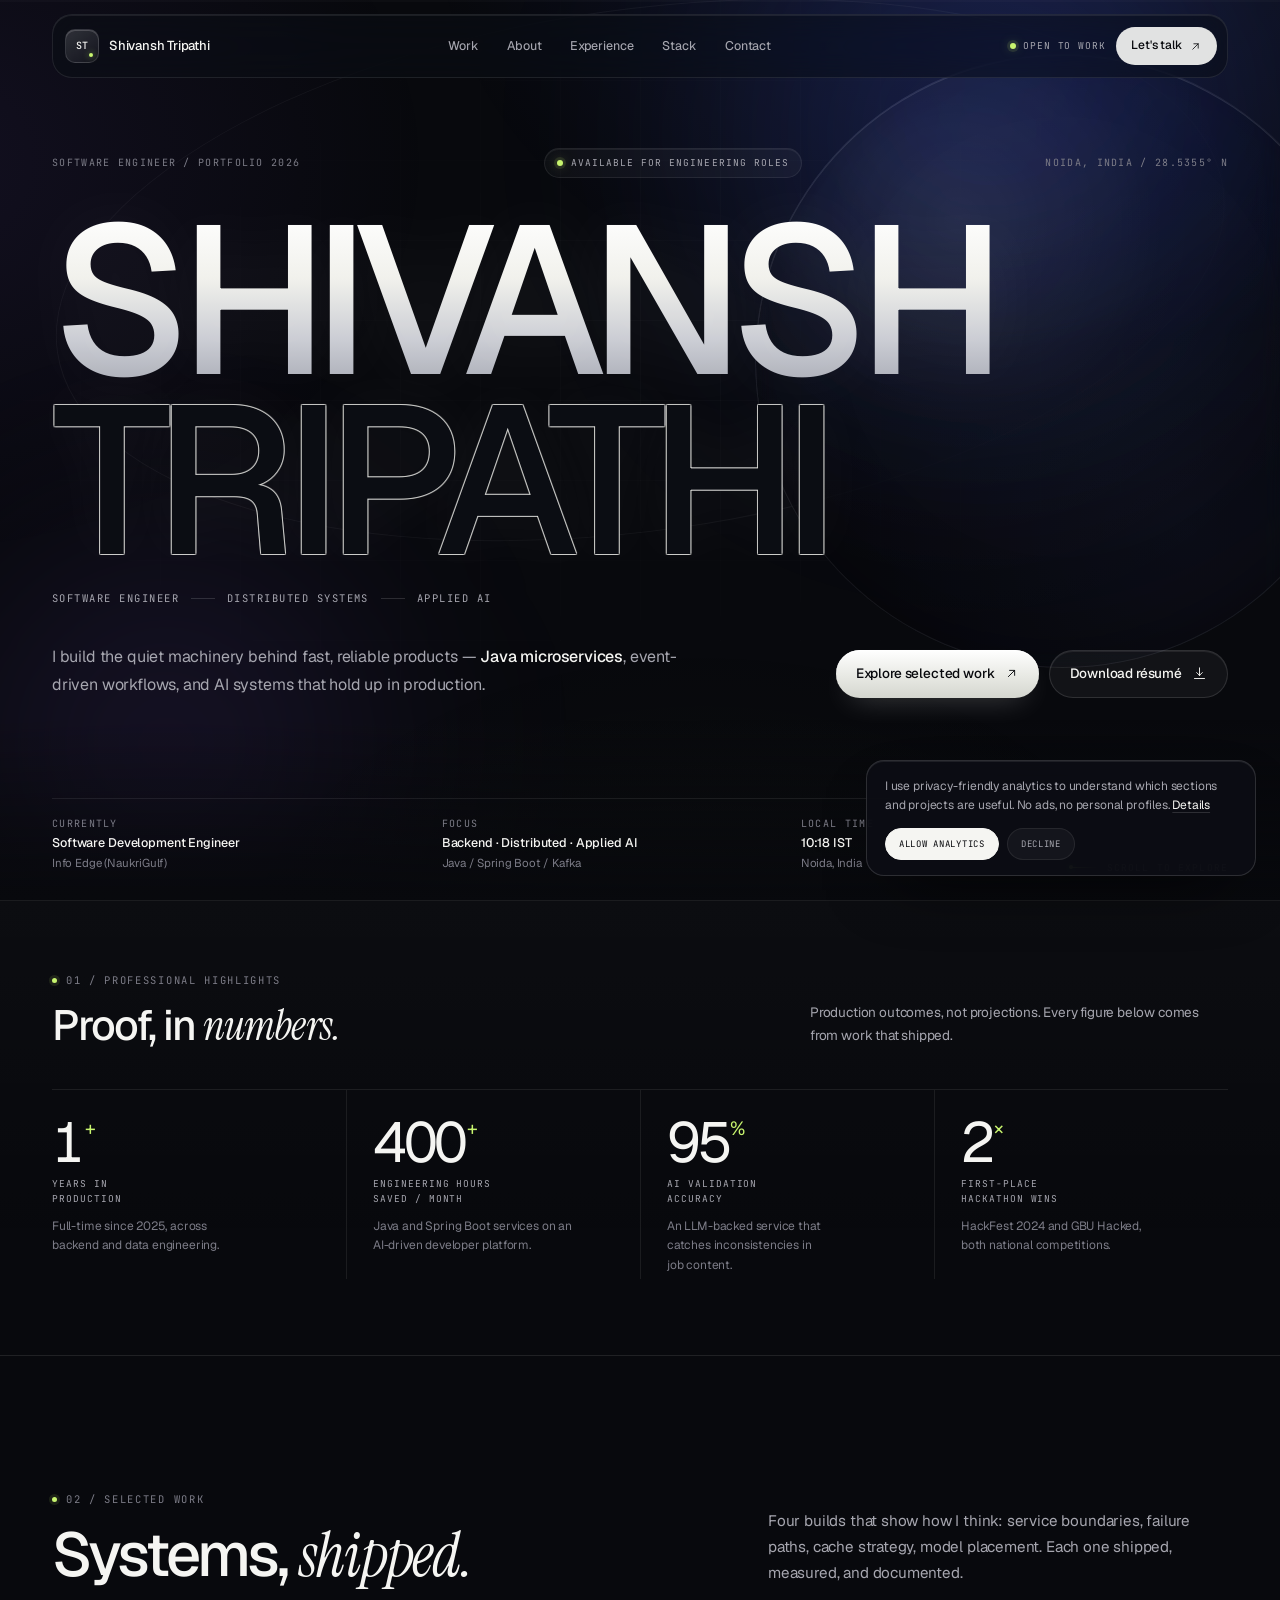
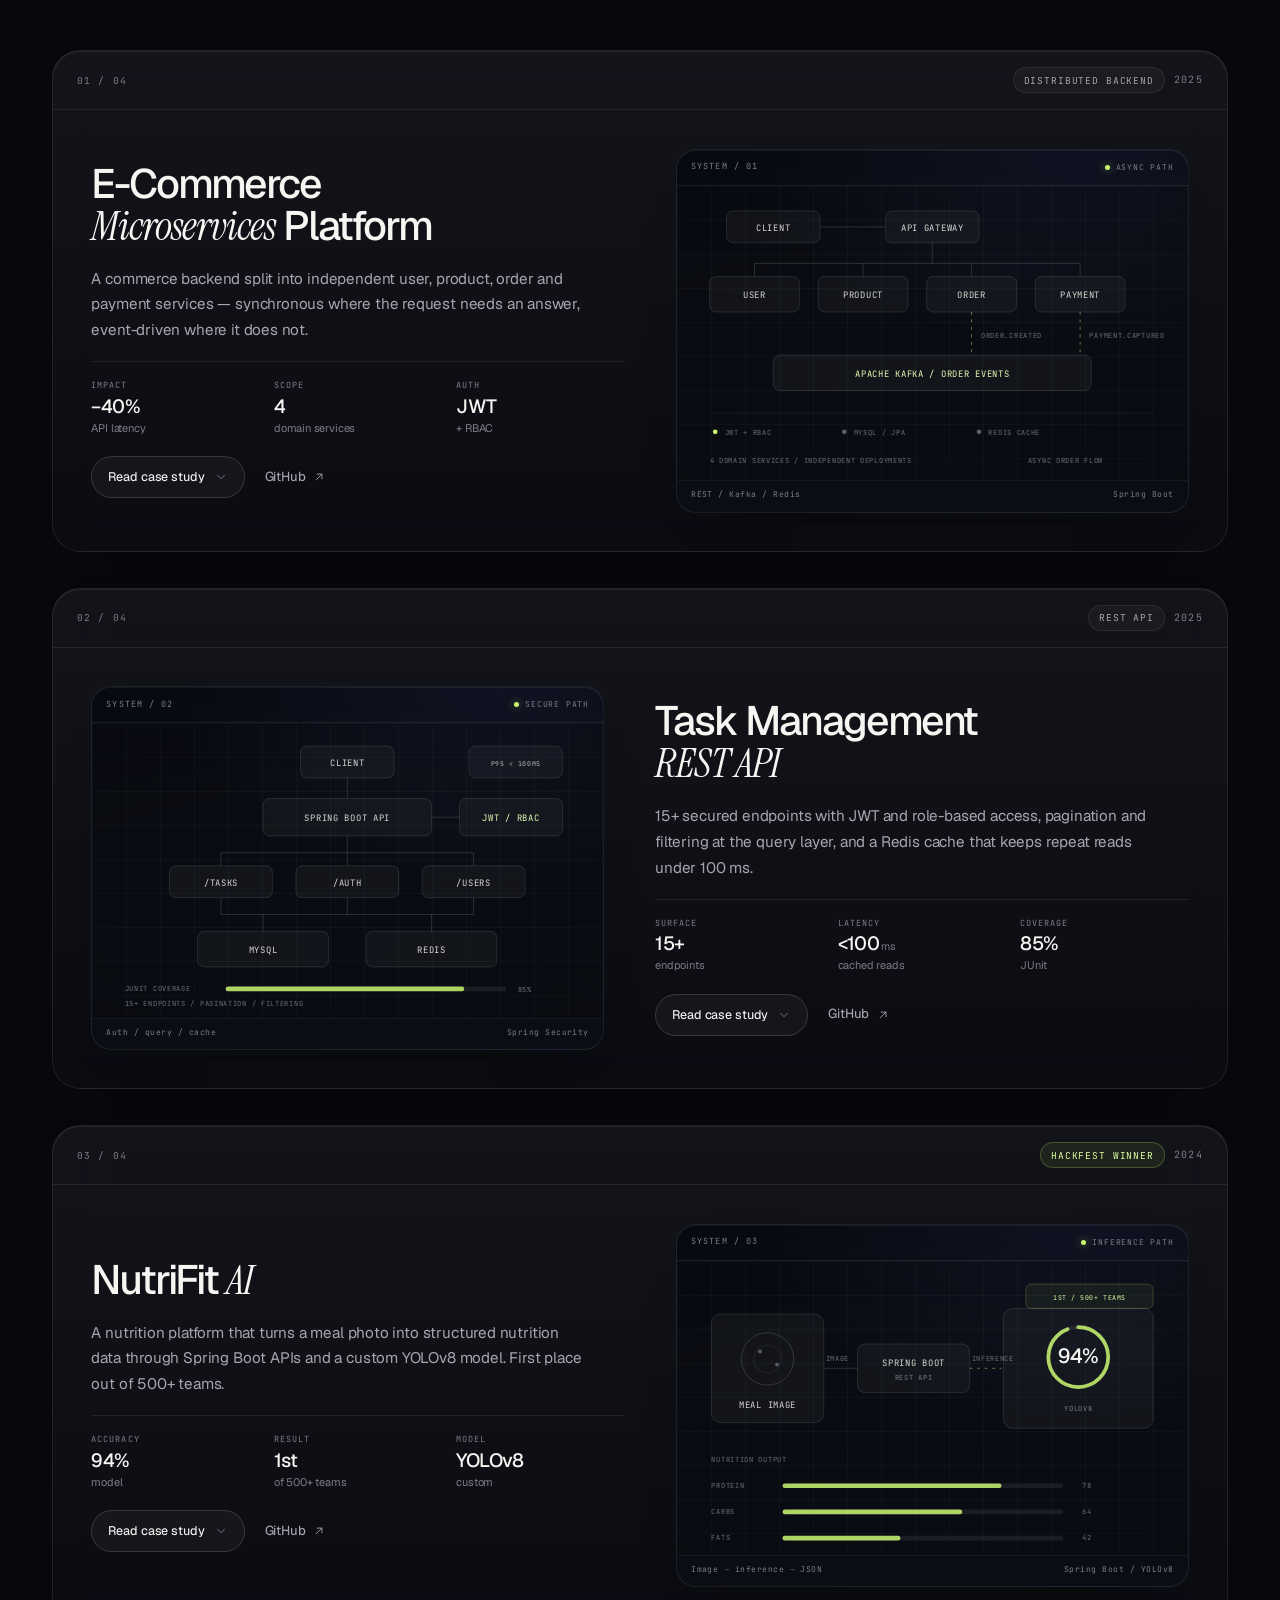
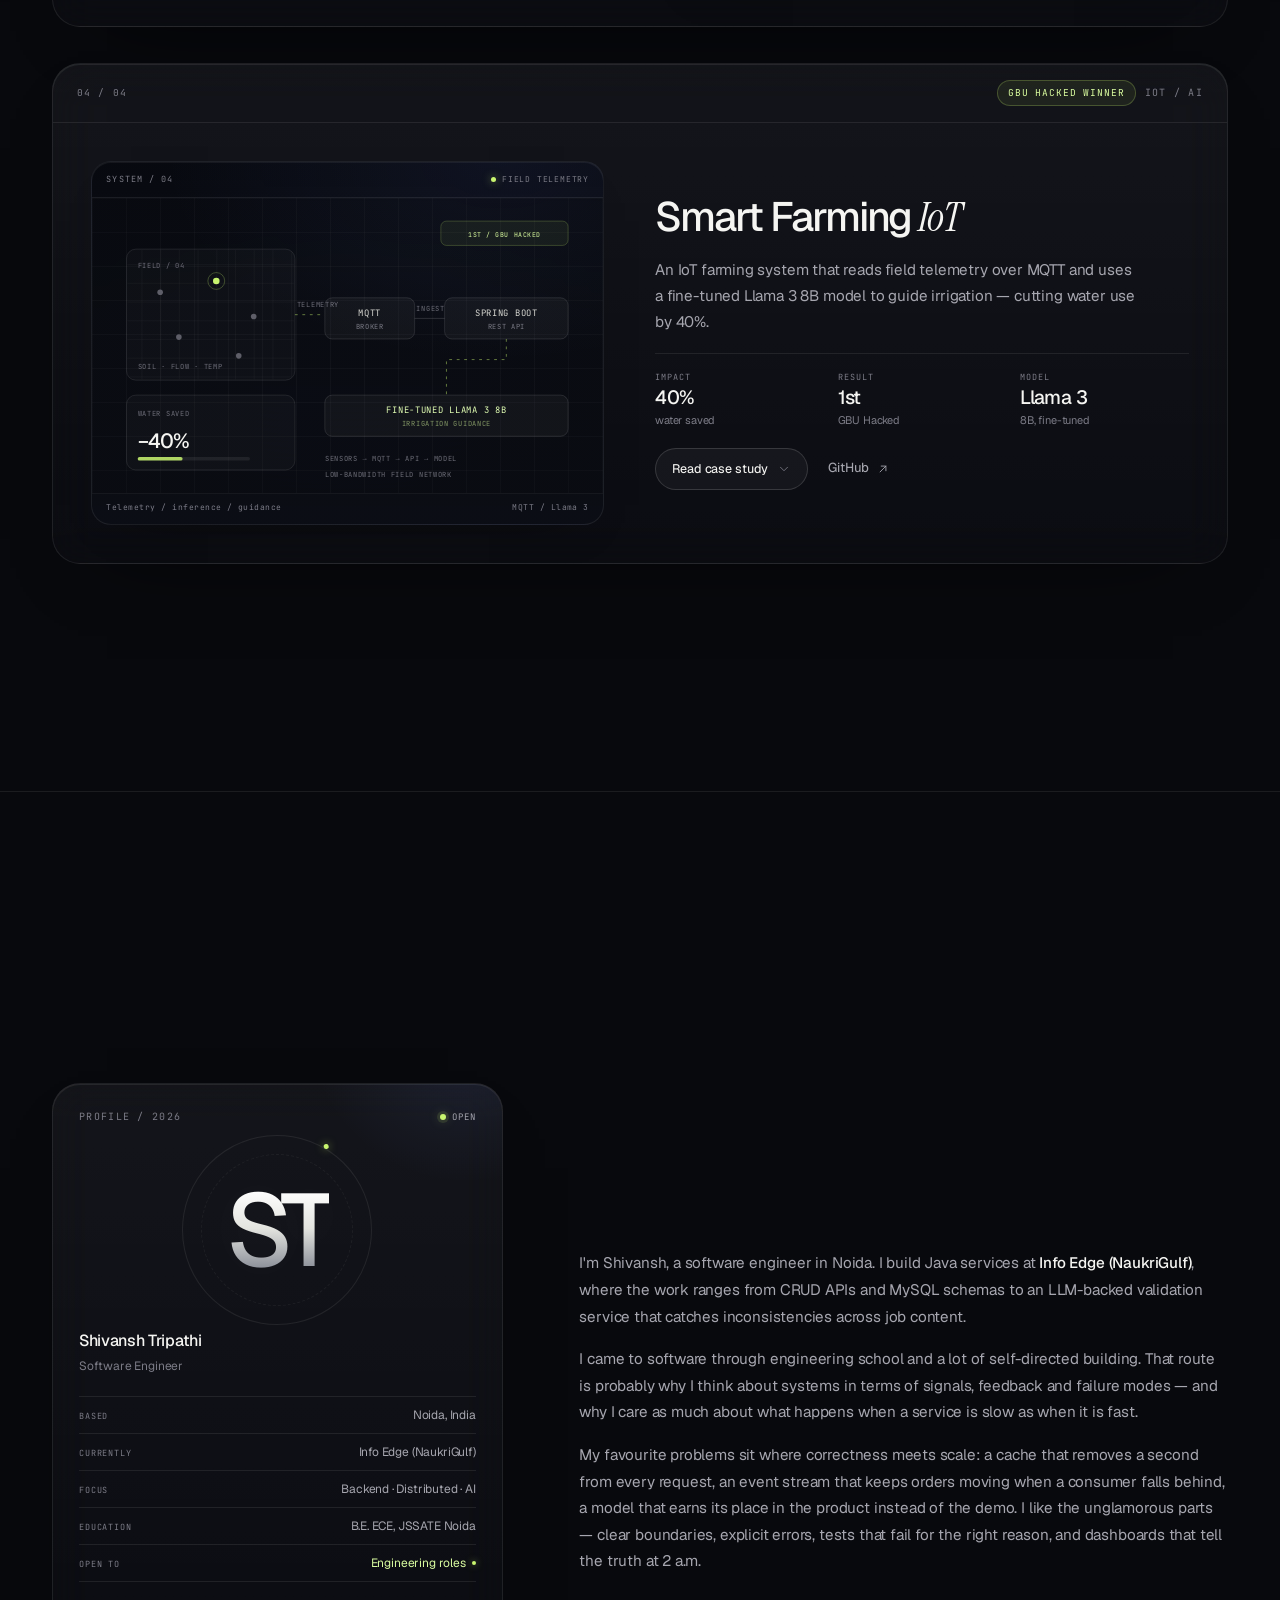
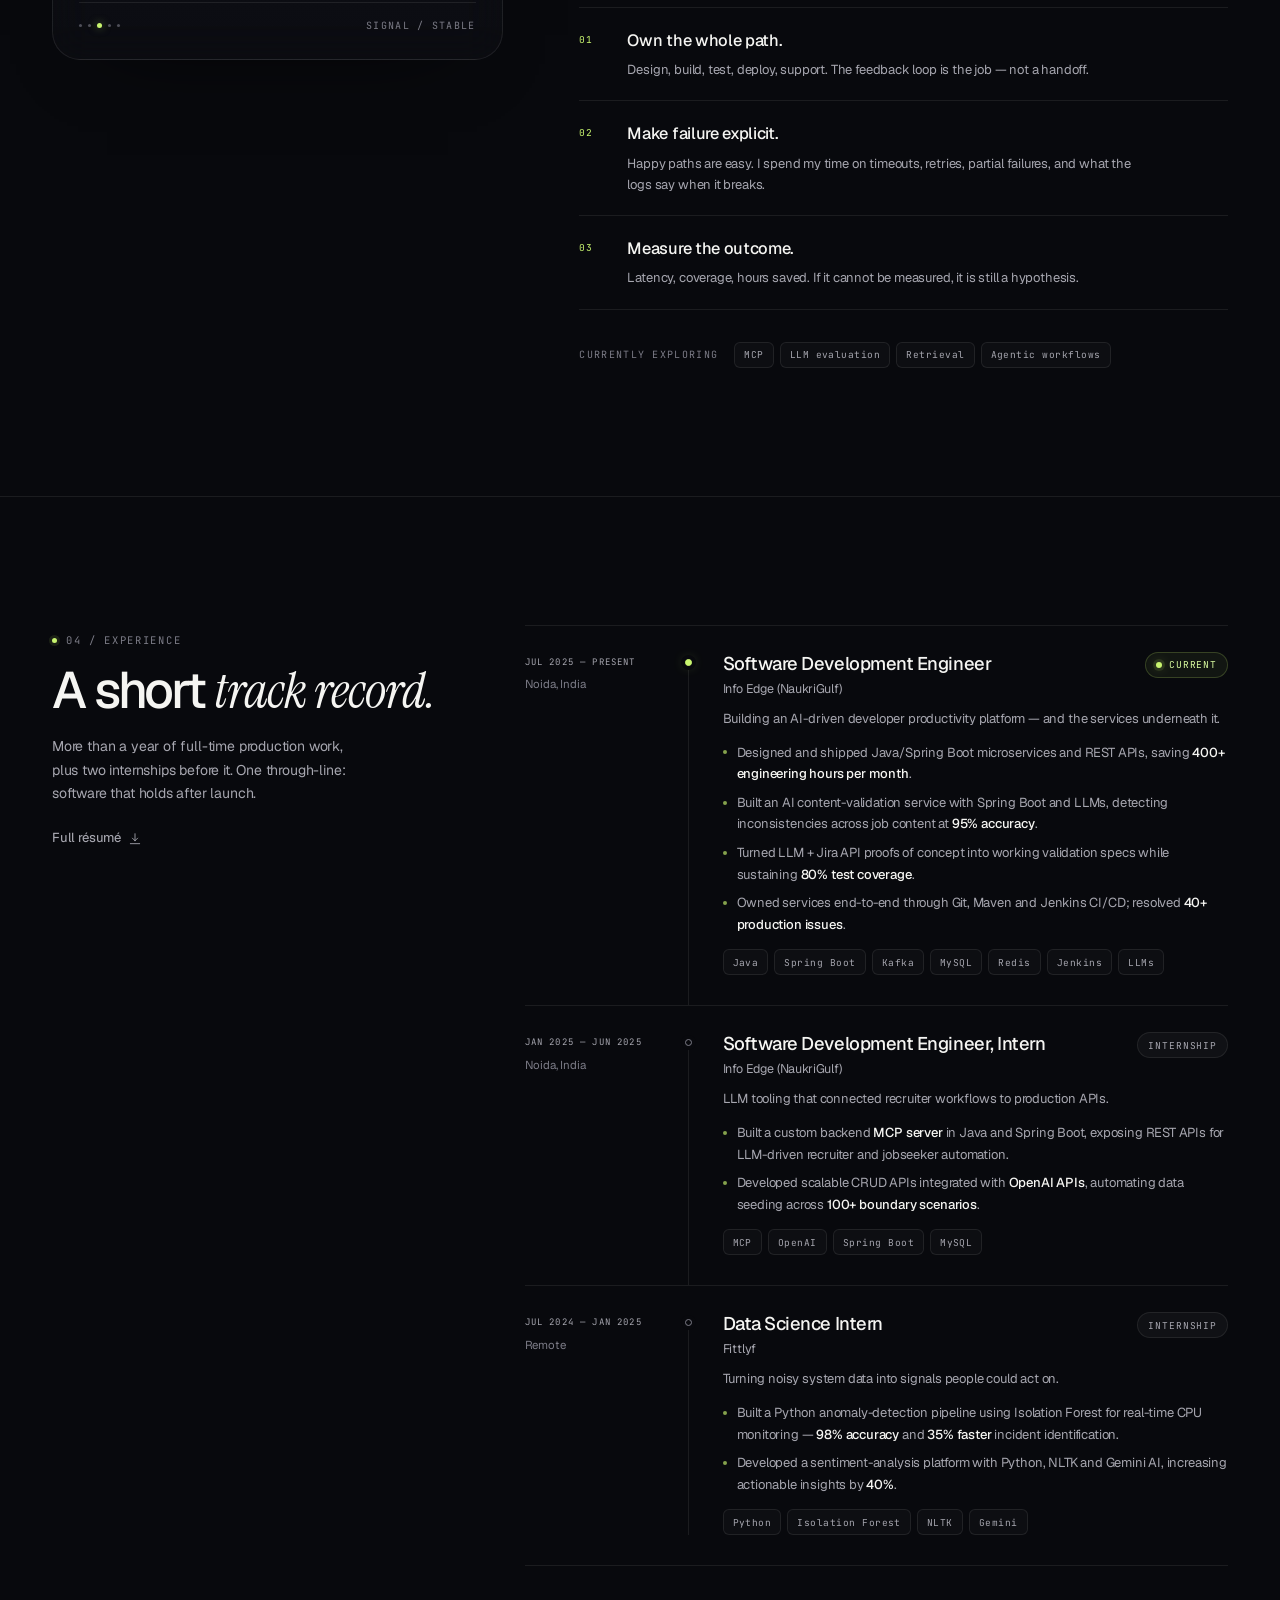
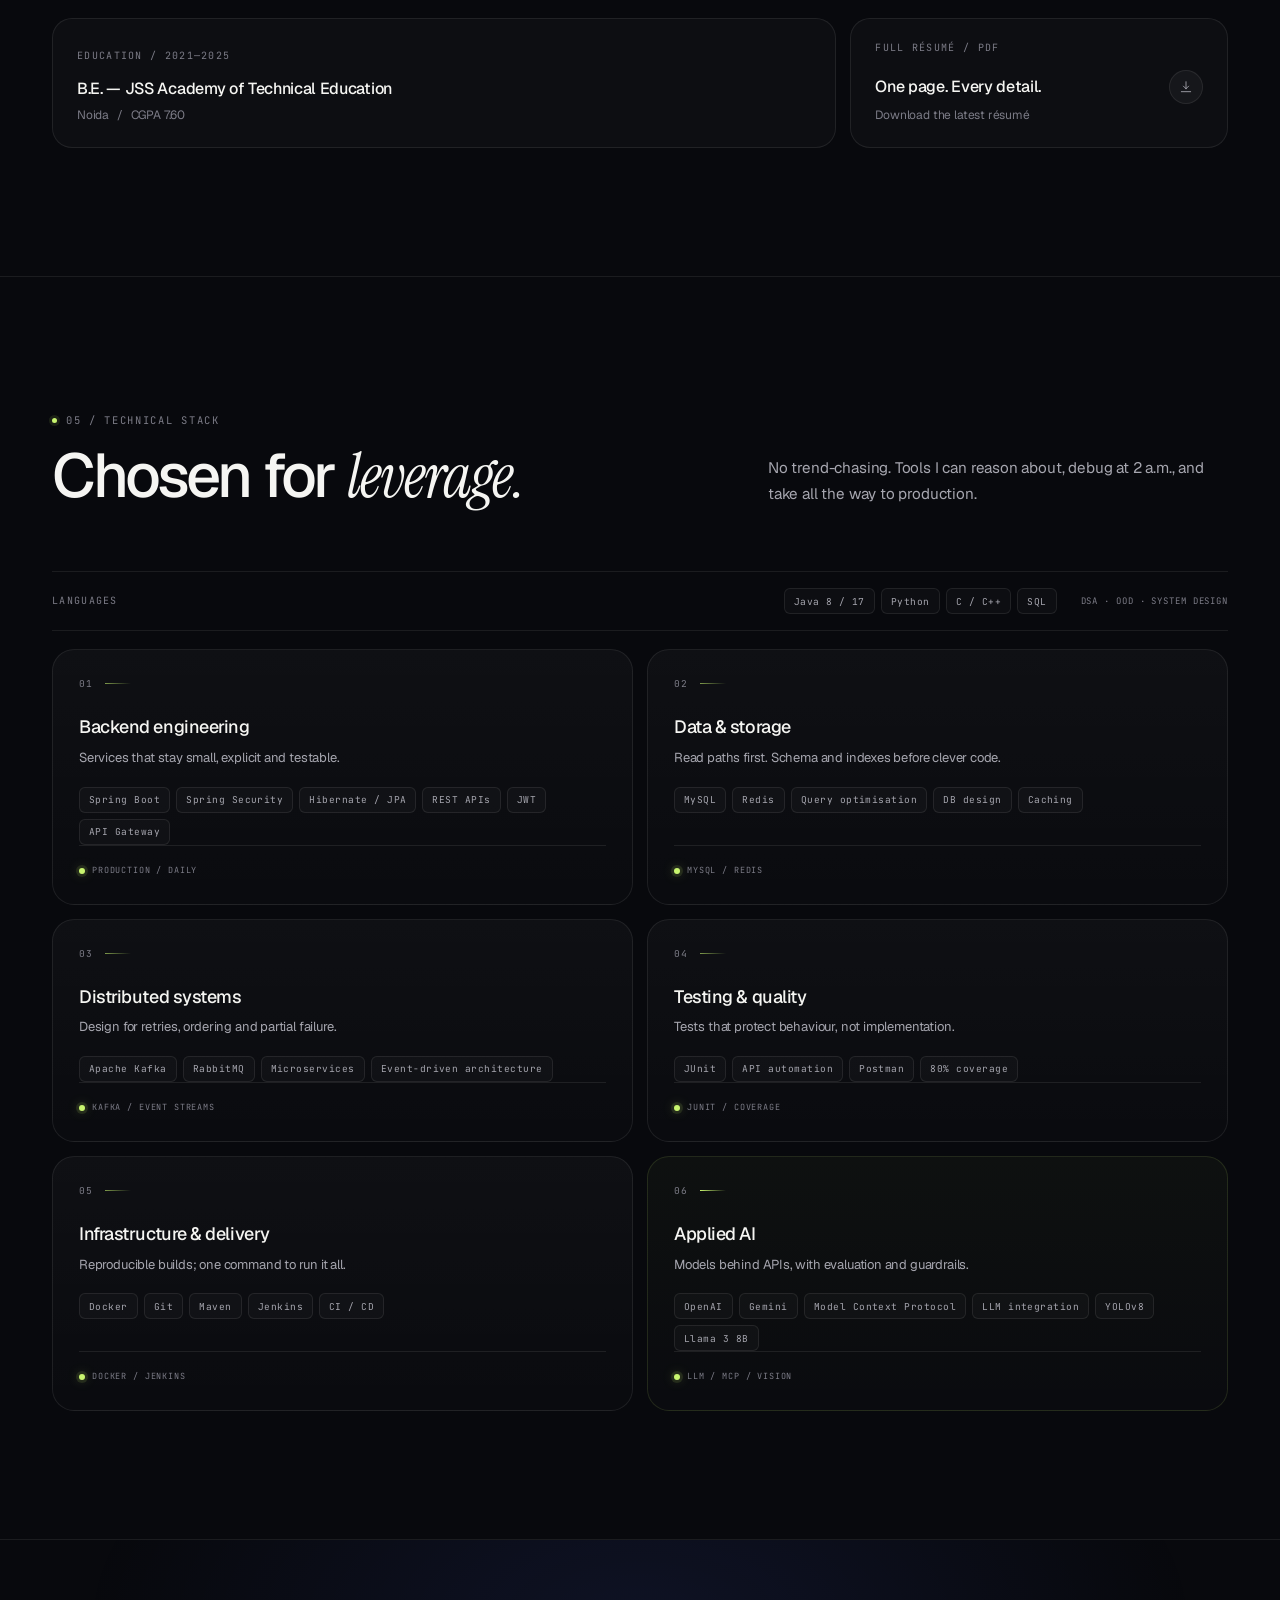
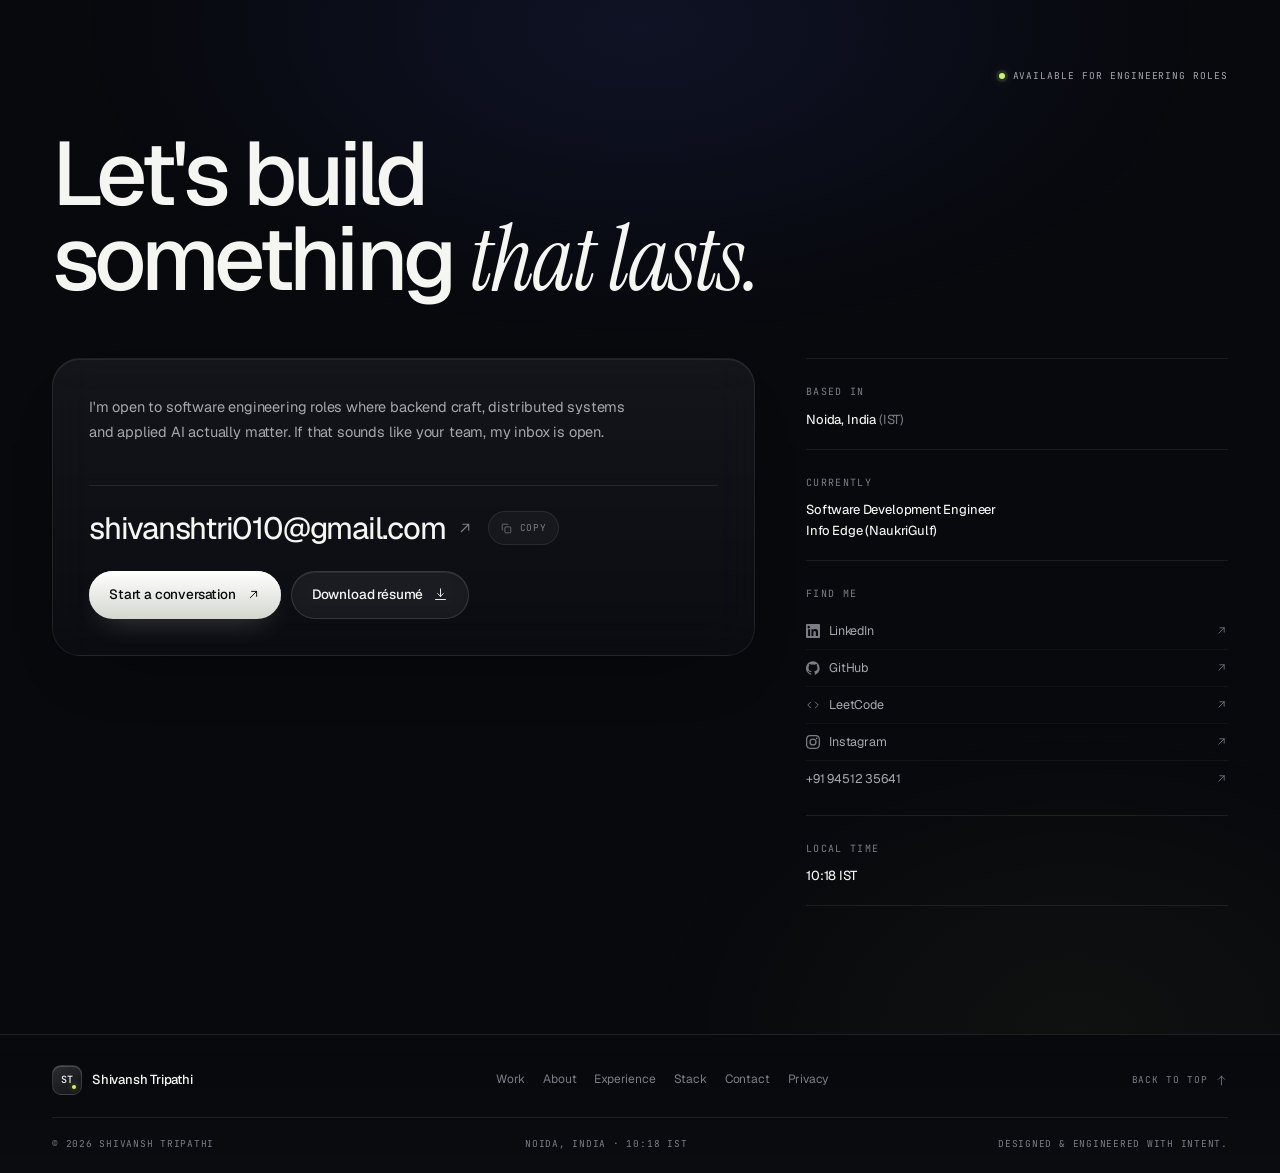
==== commit 2116b288: "feat: add Instagram link, icon and instagram_clicked event" ====
--- a/index.html
+++ b/index.html
@@ -47,11 +47,12 @@
     "email": "mailto:shivanshtri010@gmail.com",
     "telephone": "+91-9451235641",
     "address": { "@type": "PostalAddress", "addressLocality": "Noida", "addressCountry": "IN" },
-    "url": "https://github.com/shivanshtri010",
+    "url": "https://shivanshtri010.github.io/",
     "sameAs": [
       "https://linkedin.com/in/shivanshtri010",
       "https://github.com/shivanshtri010",
-      "https://leetcode.com/u/shivanshtri010"
+      "https://leetcode.com/u/shivanshtri010",
+      "https://www.instagram.com/shivanshtripathi010/"
     ],
     "worksFor": { "@type": "Organization", "name": "Info Edge (NaukriGulf)" },
     "alumniOf": { "@type": "CollegeOrUniversity", "name": "JSS Academy of Technical Education, Noida" },
@@ -136,6 +137,7 @@
         <a href="https://linkedin.com/in/shivanshtri010" target="_blank" rel="noopener"><svg class="icon" aria-hidden="true"><use href="#i-linkedin"/></svg>LinkedIn</a>
         <a href="https://github.com/shivanshtri010" target="_blank" rel="noopener"><svg class="icon" aria-hidden="true"><use href="#i-github"/></svg>GitHub</a>
         <a href="https://leetcode.com/u/shivanshtri010" target="_blank" rel="noopener"><svg class="icon" aria-hidden="true"><use href="#i-code"/></svg>LeetCode</a>
+        <a href="https://www.instagram.com/shivanshtripathi010/" target="_blank" rel="noopener"><svg class="icon" aria-hidden="true"><use href="#i-instagram"/></svg>Instagram</a>
       </div>
     </div>
   </div>
@@ -1012,6 +1014,7 @@
                 <a href="https://linkedin.com/in/shivanshtri010" target="_blank" rel="noopener"><span class="socials__label"><svg class="icon" aria-hidden="true"><use href="#i-linkedin"/></svg>LinkedIn</span> <svg class="icon" aria-hidden="true"><use href="#i-arrow"/></svg></a>
                 <a href="https://github.com/shivanshtri010" target="_blank" rel="noopener"><span class="socials__label"><svg class="icon" aria-hidden="true"><use href="#i-github"/></svg>GitHub</span> <svg class="icon" aria-hidden="true"><use href="#i-arrow"/></svg></a>
                 <a href="https://leetcode.com/u/shivanshtri010" target="_blank" rel="noopener"><span class="socials__label"><svg class="icon" aria-hidden="true"><use href="#i-code"/></svg>LeetCode</span> <svg class="icon" aria-hidden="true"><use href="#i-arrow"/></svg></a>
+                <a href="https://www.instagram.com/shivanshtripathi010/" target="_blank" rel="noopener"><span class="socials__label"><svg class="icon" aria-hidden="true"><use href="#i-instagram"/></svg>Instagram</span> <svg class="icon" aria-hidden="true"><use href="#i-arrow"/></svg></a>
                 <a class="ph-mask" href="tel:+919451235641">+91 94512 35641 <svg class="icon" aria-hidden="true"><use href="#i-arrow"/></svg></a>
               </div>
             </div>
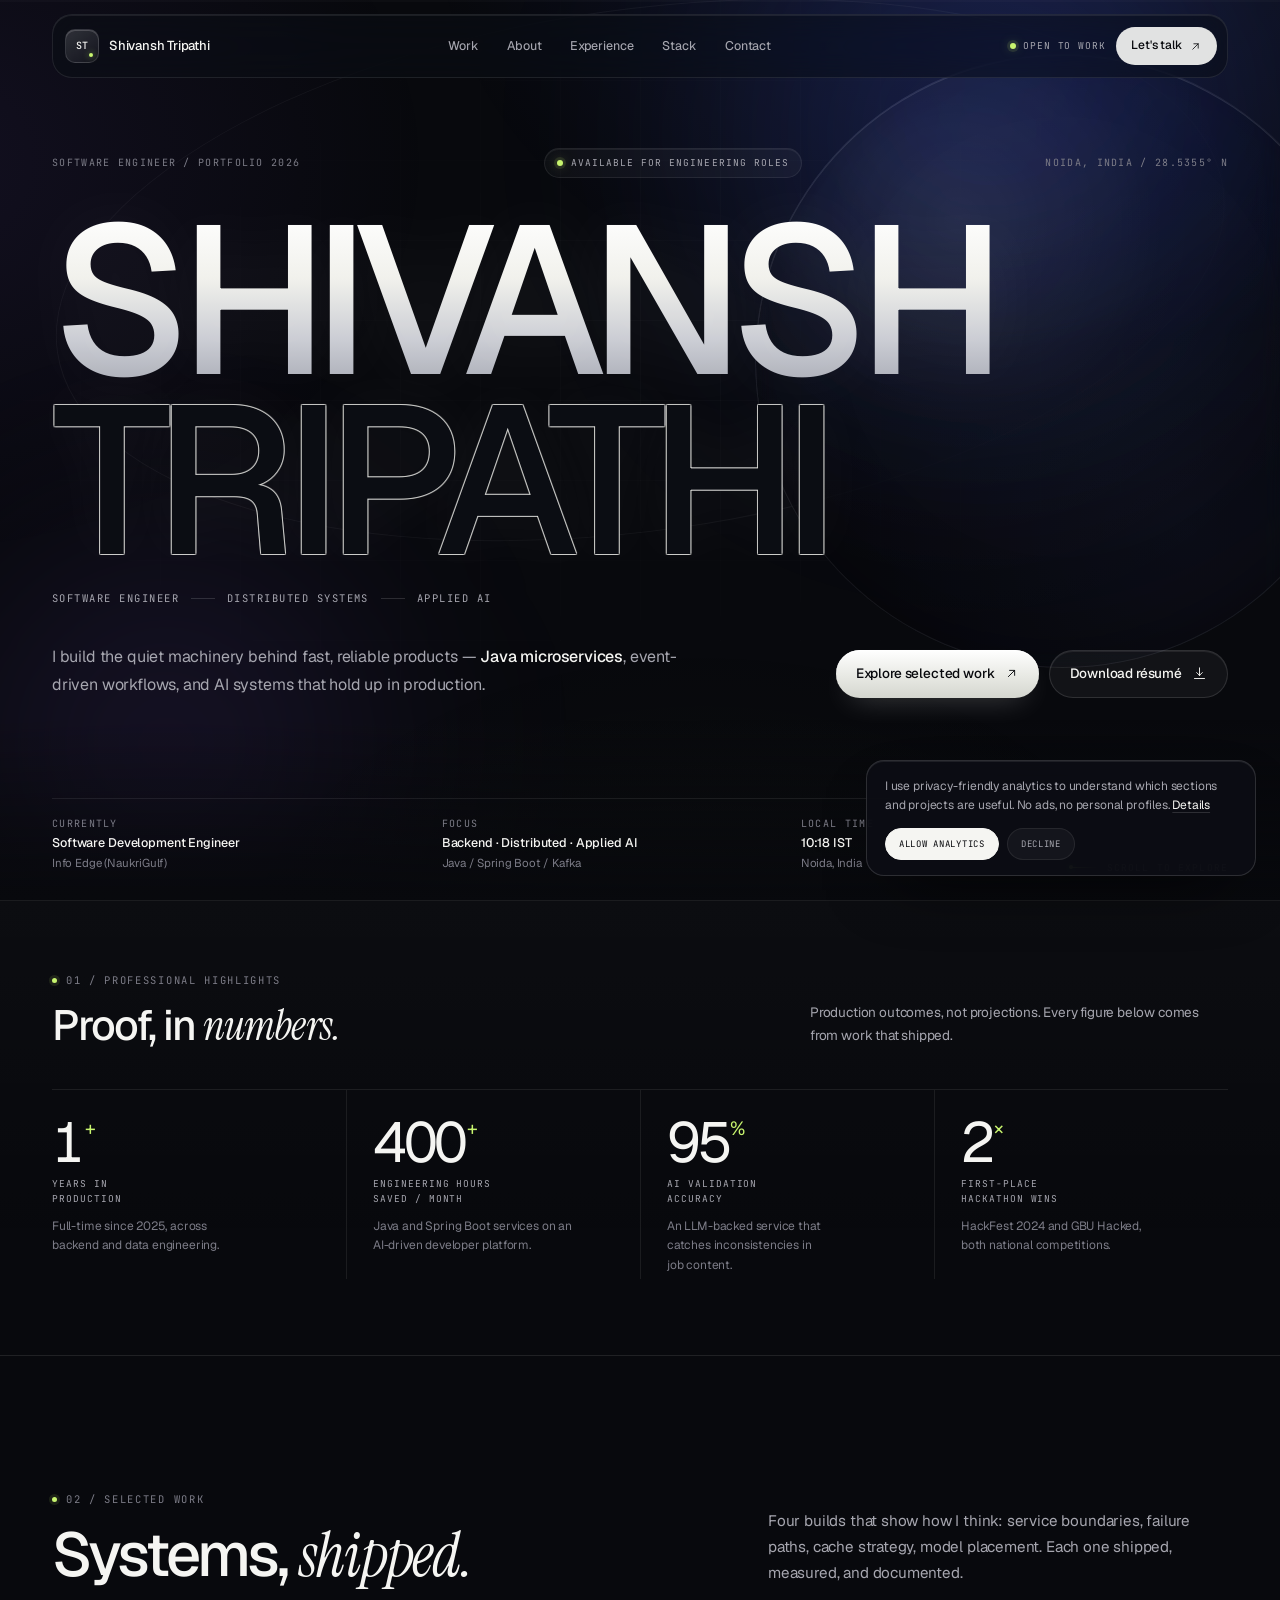
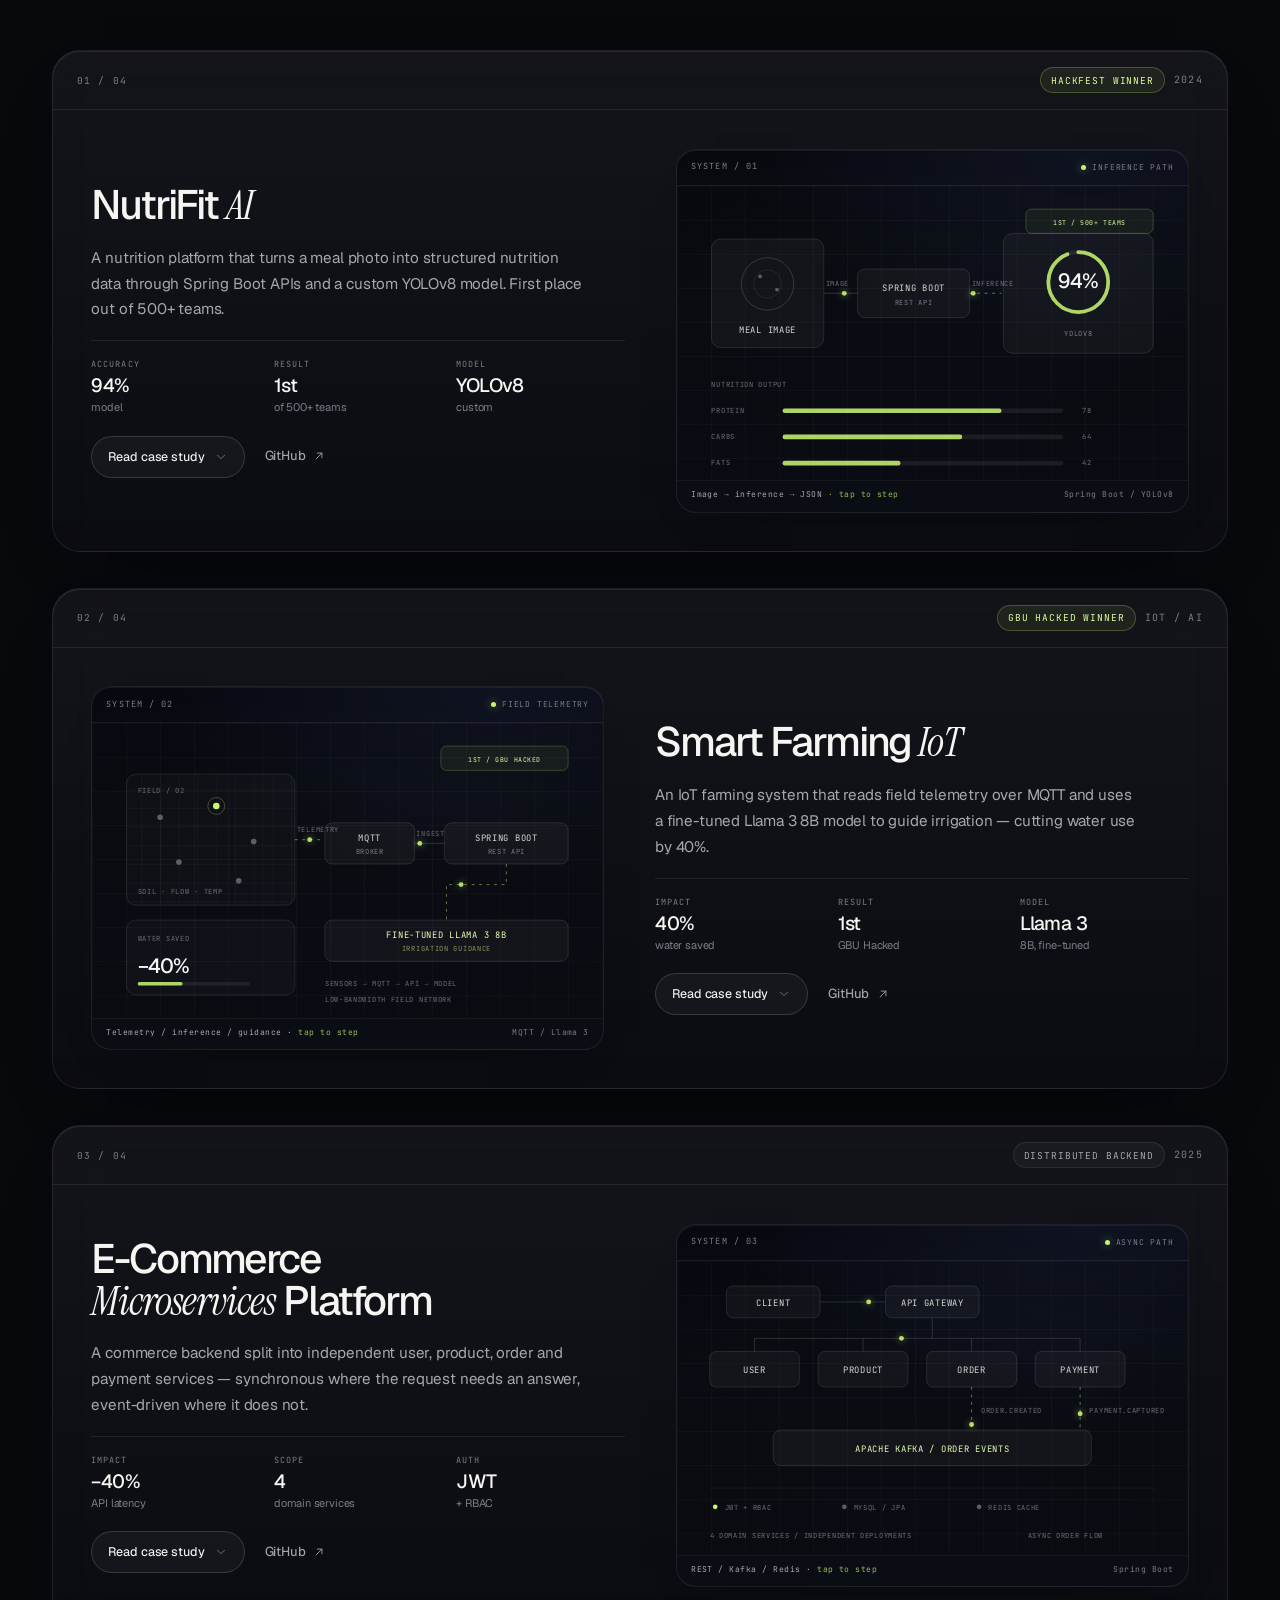
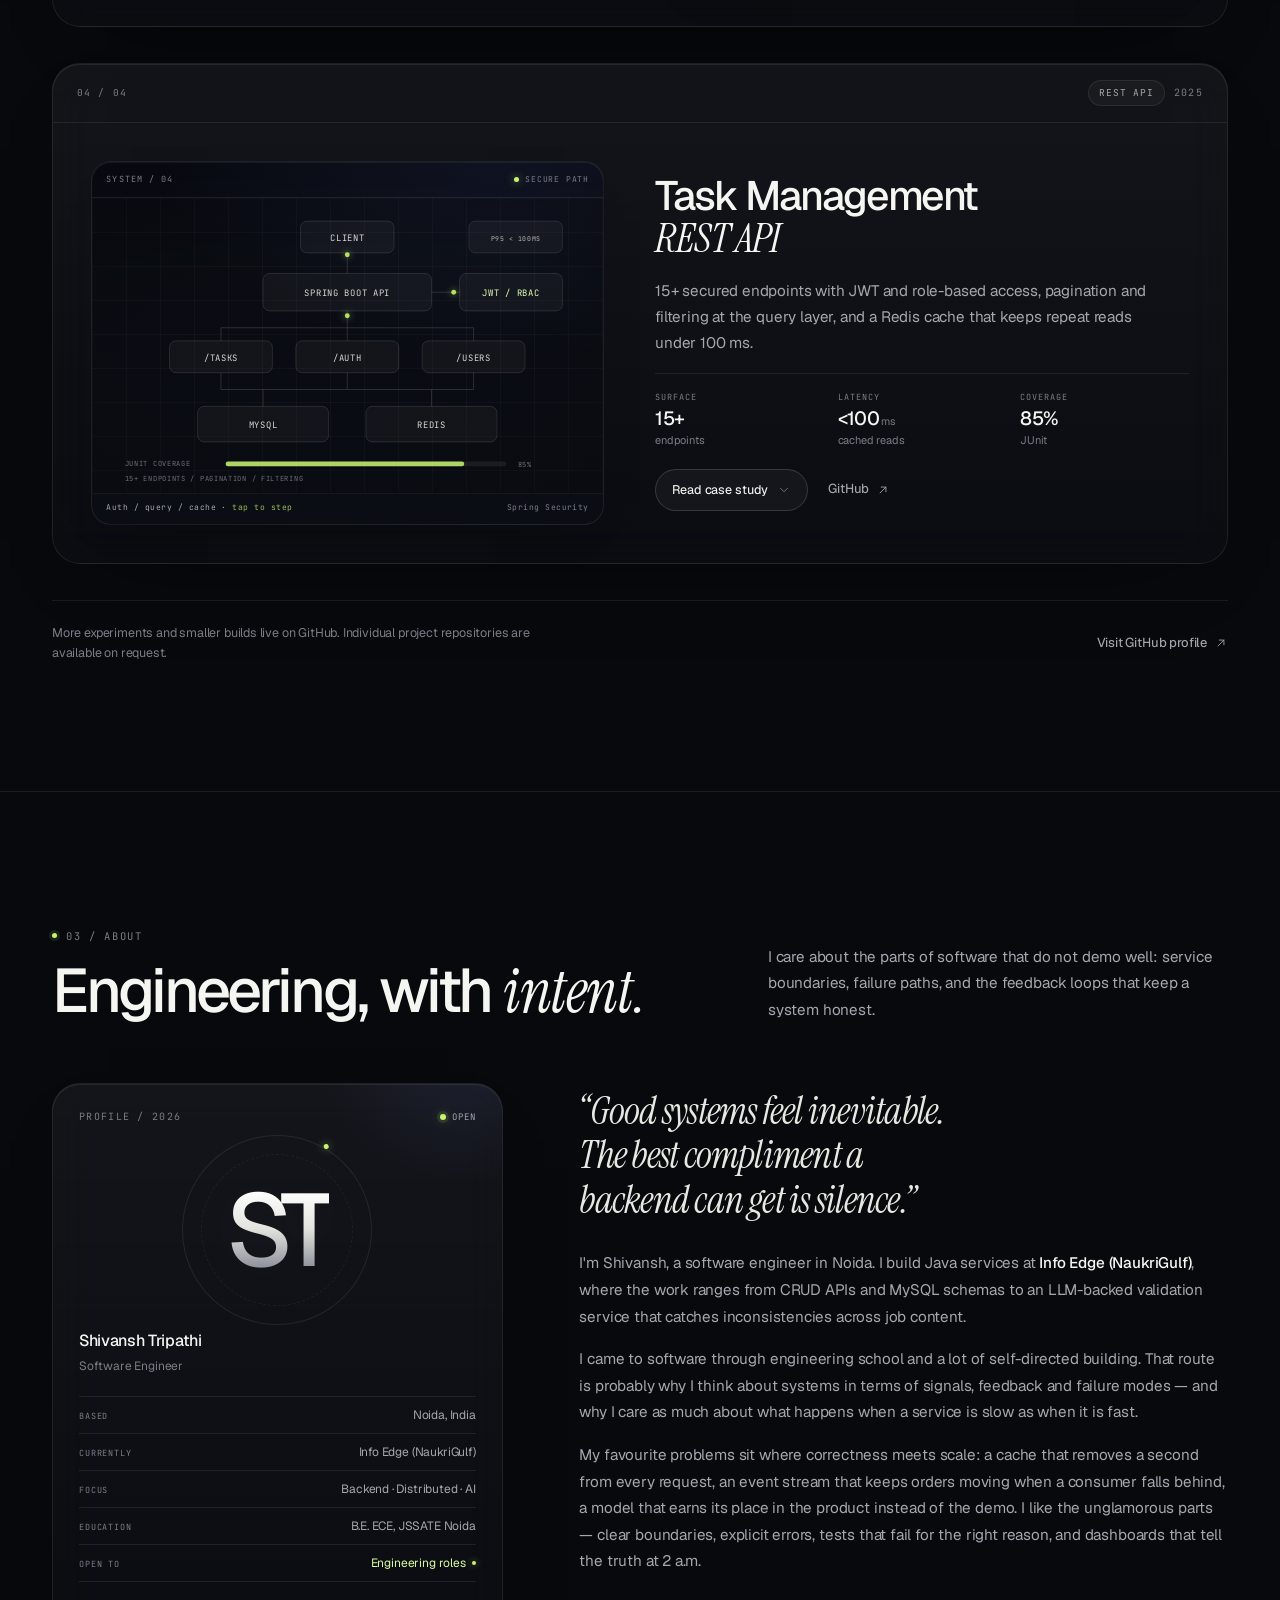
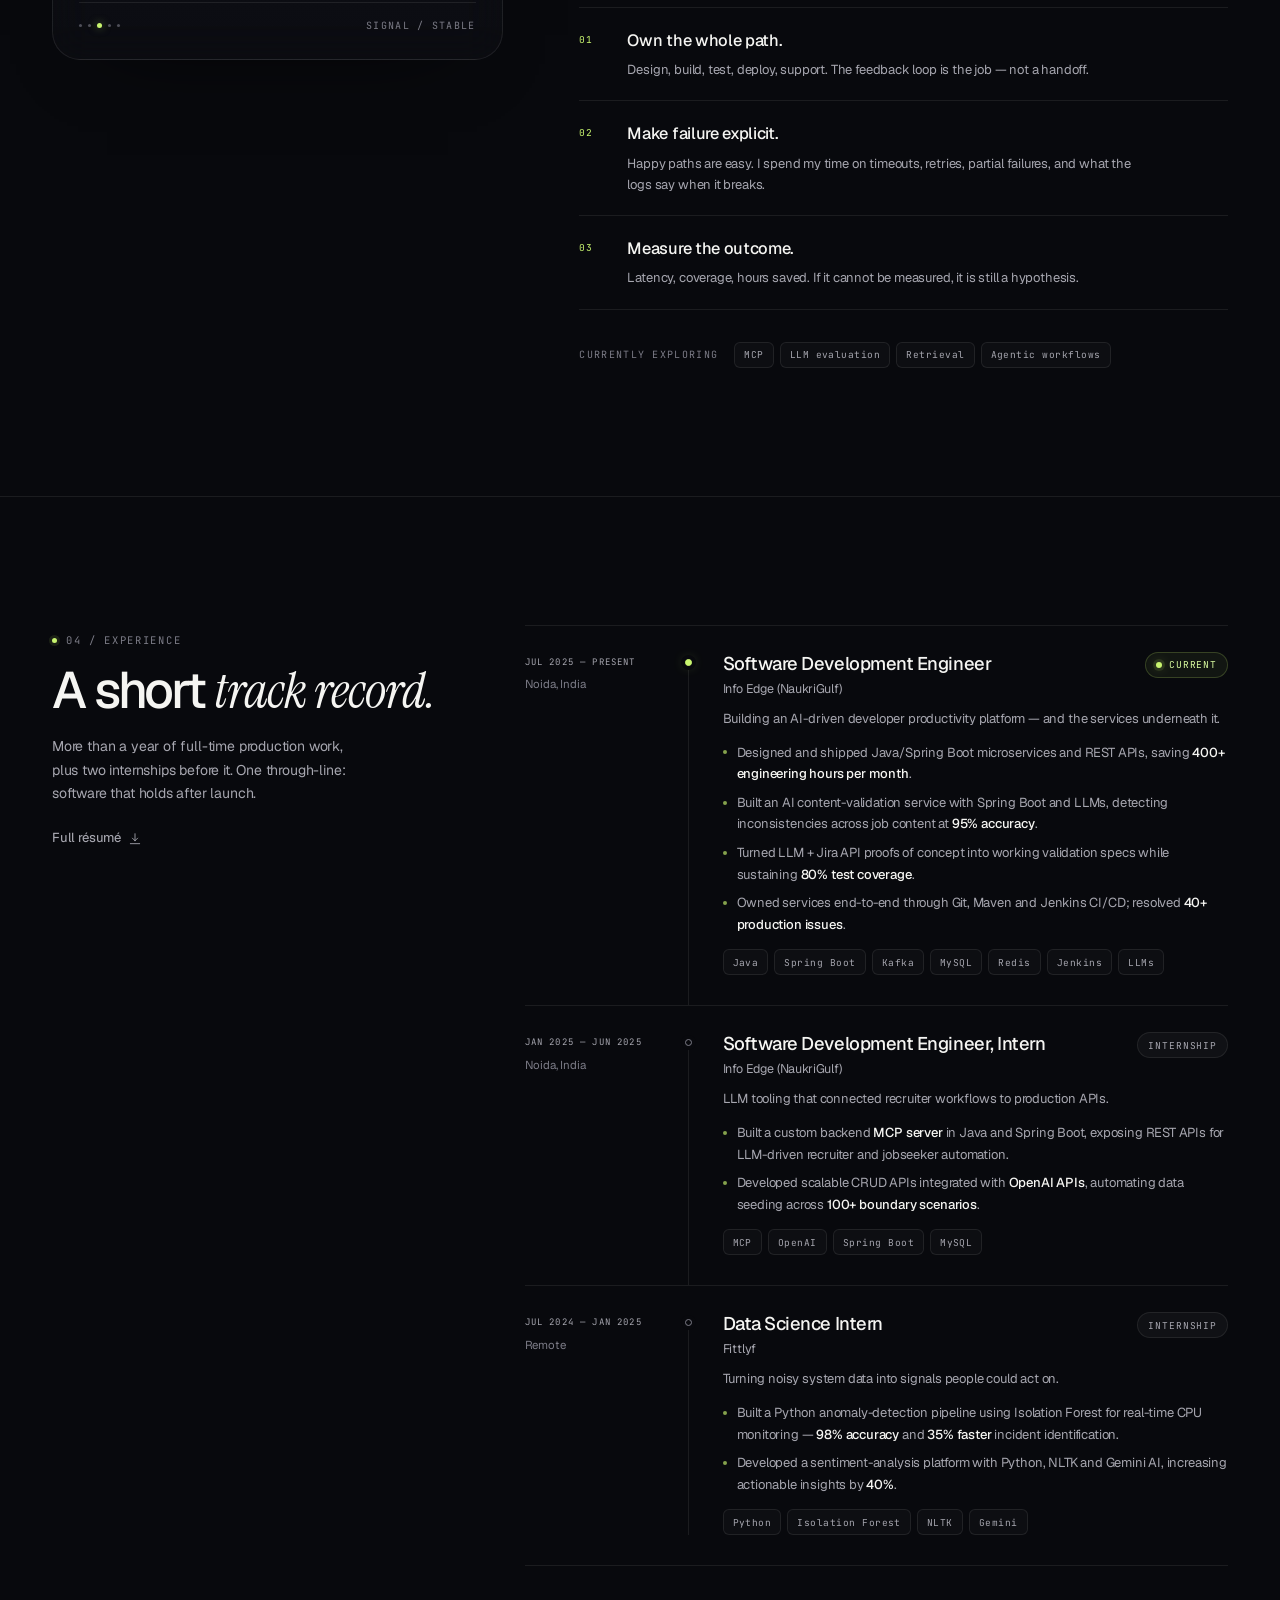
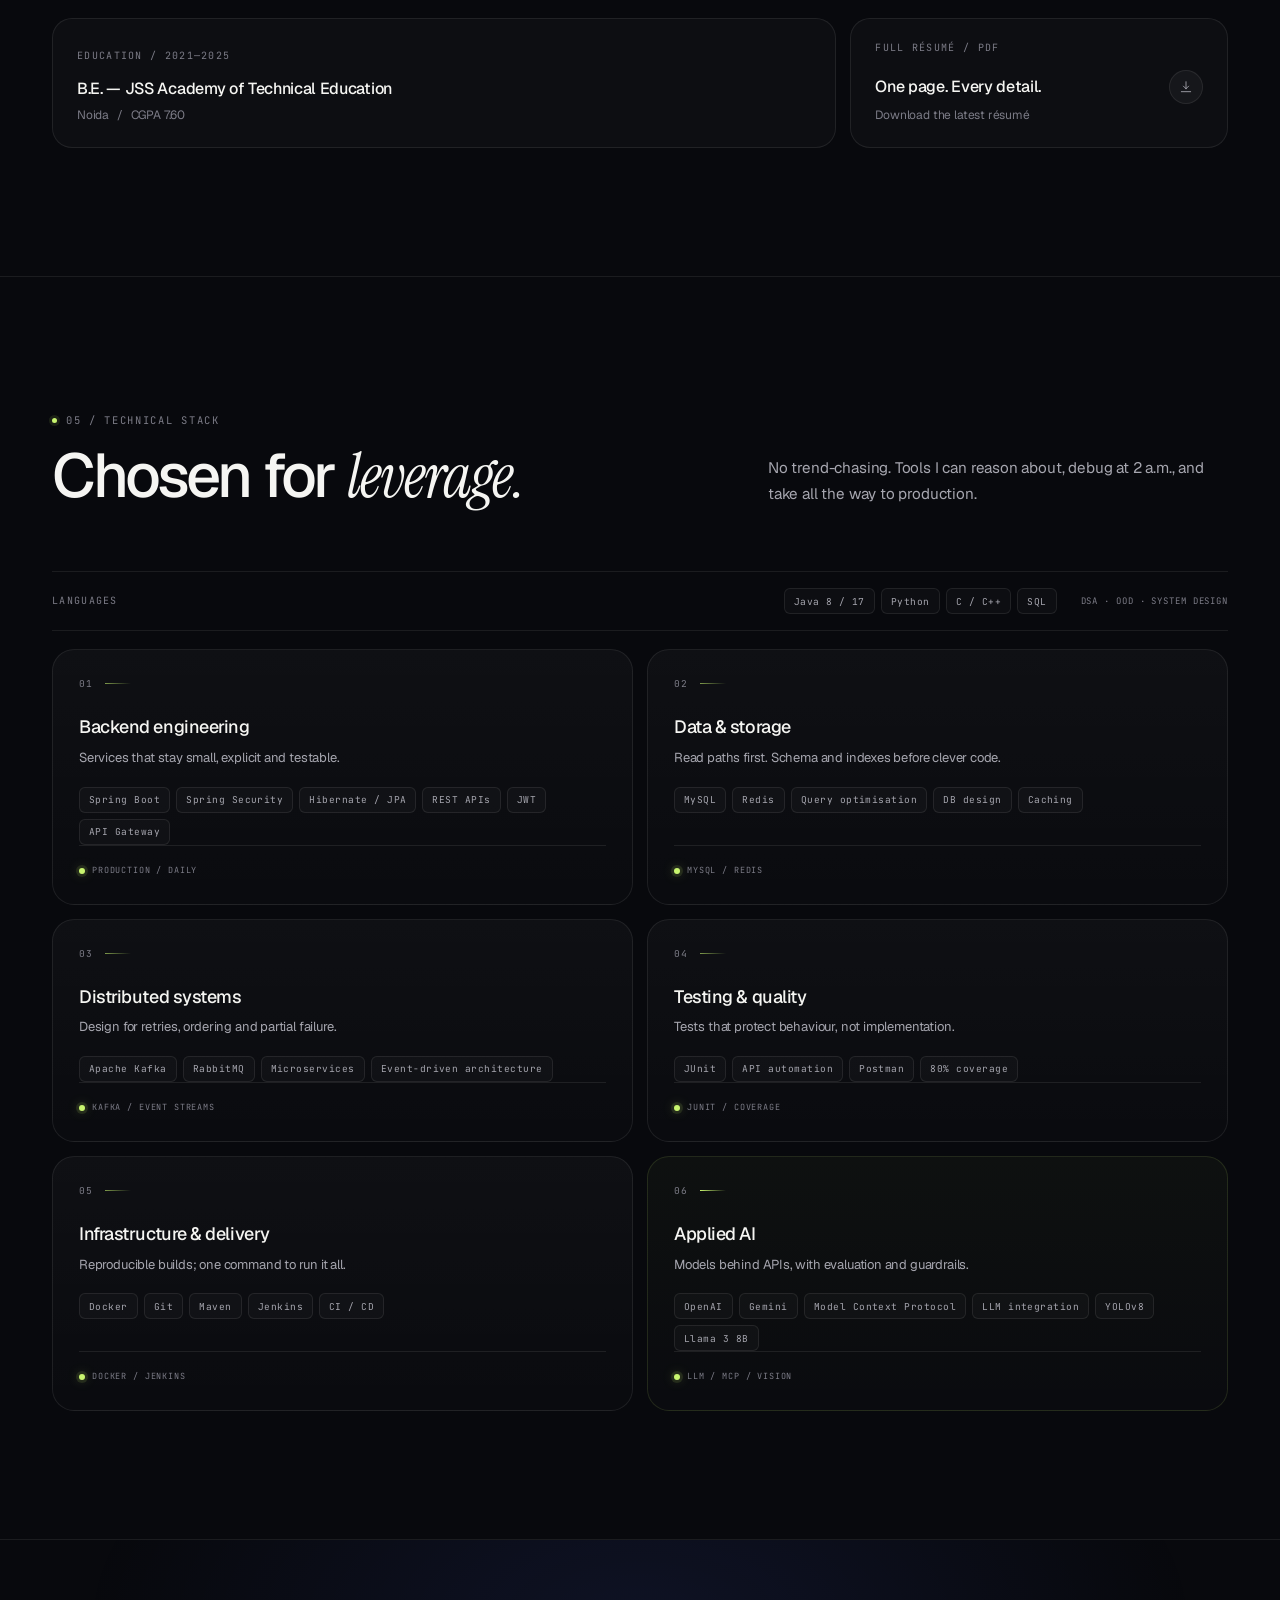
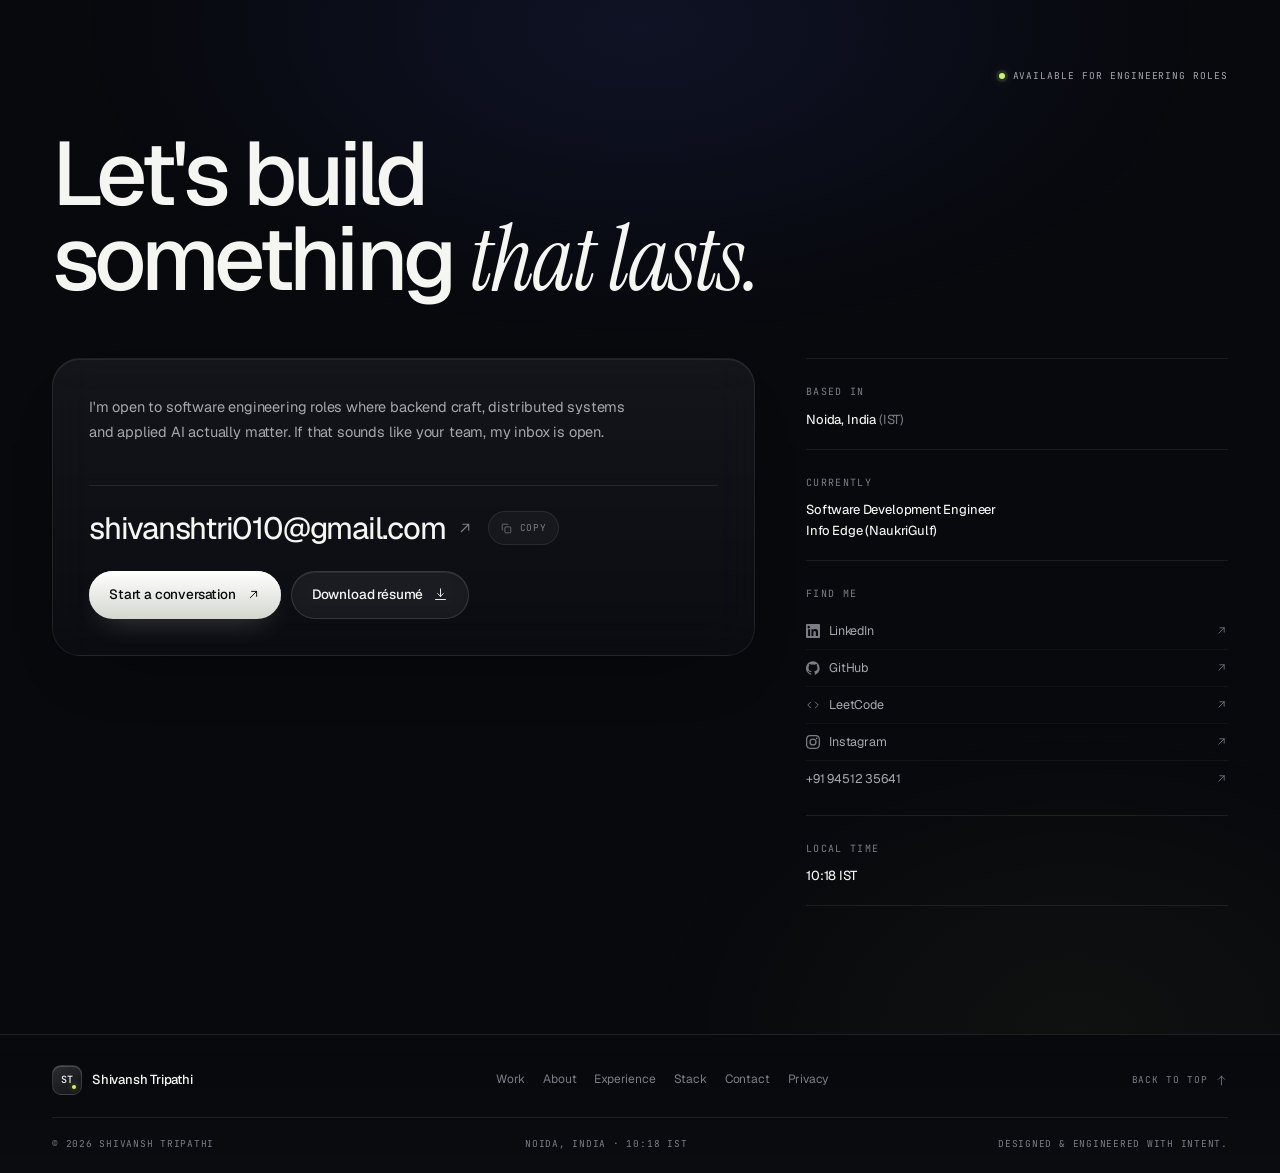
==== commit 01445358: "feat: lead with AI projects and make architecture diagrams step through the flow" ====
--- a/index.html
+++ b/index.html
@@ -255,209 +255,9 @@
           <p data-reveal>Four builds that show how I think: service boundaries, failure paths, cache strategy, model placement. Each one shipped, measured, and documented.</p>
         </div>
 
-        <article class="project" data-reveal data-glow>
+<article class="project" data-reveal data-glow>
           <div class="project__top">
             <span class="project__index">01 / 04</span>
-            <div class="project__badges">
-              <span class="pill">Distributed backend</span>
-              <span class="mono-label">2025</span>
-            </div>
-          </div>
-
-          <div class="project__main">
-            <div class="project__content">
-              <h3 class="project__title">E-Commerce <em>Microservices</em> Platform</h3>
-              <p class="project__summary">A commerce backend split into independent user, product, order and payment services — synchronous where the request needs an answer, event-driven where it does not.</p>
-              <div class="project__metrics">
-                <div><span>Impact</span><strong>−40%</strong><em>API latency</em></div>
-                <div><span>Scope</span><strong>4</strong><em>domain services</em></div>
-                <div><span>Auth</span><strong>JWT</strong><em>+ RBAC</em></div>
-              </div>
-              <div class="project__actions">
-                <button class="case-toggle" type="button" aria-expanded="false" aria-controls="case-commerce">
-                  <span class="case-toggle__label">Read case study</span>
-                  <svg class="icon" aria-hidden="true"><use href="#i-chevron"/></svg>
-                </button>
-                <a class="text-link" href="https://github.com/shivanshtri010" target="_blank" rel="noopener">GitHub <svg class="icon" aria-hidden="true"><use href="#i-arrow"/></svg></a>
-              </div>
-            </div>
-
-            <div class="project__visual">
-              <div class="diagram" aria-hidden="true">
-                <div class="diagram__bar">
-                  <span class="mono-label">System / 01</span>
-                  <span class="diagram__legend"><i></i>async path</span>
-                </div>
-                <div class="diagram__canvas">
-                  <svg viewBox="0 0 520 300" role="presentation" focusable="false">
-                    <path class="d-line" d="M140 33h70" />
-                    <path class="d-line" d="M260 50v22" />
-                    <path class="d-line" d="M70 72h348" />
-                    <path class="d-line" d="M70 72v14M186 72v14M302 72v14M418 72v14" />
-                    <g class="d-node"><rect x="40" y="16" width="100" height="34" rx="7" /><text x="90" y="37" text-anchor="middle">CLIENT</text></g>
-                    <g class="d-node"><rect x="210" y="16" width="100" height="34" rx="7" /><text x="260" y="37" text-anchor="middle">API GATEWAY</text></g>
-                    <g class="d-node"><rect x="22" y="86" width="96" height="38" rx="7" /><text x="70" y="109" text-anchor="middle">USER</text></g>
-                    <g class="d-node"><rect x="138" y="86" width="96" height="38" rx="7" /><text x="186" y="109" text-anchor="middle">PRODUCT</text></g>
-                    <g class="d-node"><rect x="254" y="86" width="96" height="38" rx="7" /><text x="302" y="109" text-anchor="middle">ORDER</text></g>
-                    <g class="d-node"><rect x="370" y="86" width="96" height="38" rx="7" /><text x="418" y="109" text-anchor="middle">PAYMENT</text></g>
-                    <path class="d-line d-line--accent" d="M302 124v46M418 124v46" />
-                    <g class="d-node d-node--accent"><rect x="90" y="170" width="340" height="38" rx="8" /><text x="260" y="193" text-anchor="middle">APACHE KAFKA / ORDER EVENTS</text></g>
-                    <text class="d-label" x="312" y="152">order.created</text>
-                    <text class="d-label" x="428" y="152">payment.captured</text>
-                    <path class="d-line d-line--faint" d="M22 232H498" />
-                    <circle class="d-dot" cx="28" cy="252" r="2.5" /><text class="d-label" x="38" y="255">JWT + RBAC</text>
-                    <circle class="d-dot d-dot--muted" cx="166" cy="252" r="2.5" /><text class="d-label" x="176" y="255">MYSQL / JPA</text>
-                    <circle class="d-dot d-dot--muted" cx="310" cy="252" r="2.5" /><text class="d-label" x="320" y="255">REDIS CACHE</text>
-                    <text class="d-label" x="22" y="285">4 DOMAIN SERVICES / INDEPENDENT DEPLOYMENTS</text>
-                    <text class="d-label" x="362" y="285">ASYNC ORDER FLOW</text>
-                  </svg>
-                </div>
-                <div class="diagram__caption"><span>REST / Kafka / Redis</span><span>Spring Boot</span></div>
-              </div>
-            </div>
-          </div>
-
-          <div class="case" id="case-commerce">
-            <div class="case__clip">
-              <div class="case__inner">
-                <div class="case__grid">
-                  <div class="case__block">
-                    <span class="mono-label">The problem</span>
-                    <p>Commerce backends tend to start as one deployable. Every change carries the risk of the whole surface, and a slow payment provider can hold up the catalogue.</p>
-                  </div>
-                  <div class="case__block">
-                    <span class="mono-label">The approach</span>
-                    <p>Split the domain into independently deployable services, keep synchronous REST for reads and validation, and move order state transitions onto Kafka so downstream work does not hold the request open.</p>
-                  </div>
-                  <div class="case__block">
-                    <span class="mono-label">Architecture</span>
-                    <ul>
-                      <li>Spring Boot services for user, product, order and payment.</li>
-                      <li>JWT and Spring Security RBAC at the edge of every protected route.</li>
-                      <li>MySQL via Hibernate/JPA; Redis cache-aside on read-heavy endpoints.</li>
-                      <li>Docker per service, with JUnit coverage around domain logic.</li>
-                    </ul>
-                  </div>
-                  <div class="case__block">
-                    <span class="mono-label">Key decisions</span>
-                    <ul>
-                      <li>Cache-aside over write-through: reads dominate, and seconds-old product data is acceptable.</li>
-                      <li>Events over distributed transactions: order state publishes to Kafka instead of spanning services in one transaction.</li>
-                      <li>One container recipe per service, so local and CI environments behave the same way.</li>
-                    </ul>
-                  </div>
-                </div>
-                <div class="case__foot">
-                  <div class="chips"><span>Java</span><span>Spring Boot</span><span>Kafka</span><span>Redis</span><span>MySQL</span><span>Docker</span></div>
-                  <a class="text-link" href="https://github.com/shivanshtri010" target="_blank" rel="noopener">GitHub profile <svg class="icon" aria-hidden="true"><use href="#i-arrow"/></svg></a>
-                </div>
-              </div>
-            </div>
-          </div>
-        </article>
-
-        <article class="project project--reverse" data-reveal data-glow>
-          <div class="project__top">
-            <span class="project__index">02 / 04</span>
-            <div class="project__badges">
-              <span class="pill">REST API</span>
-              <span class="mono-label">2025</span>
-            </div>
-          </div>
-
-          <div class="project__main">
-            <div class="project__content">
-              <h3 class="project__title">Task Management <em>REST API</em></h3>
-              <p class="project__summary">15+ secured endpoints with JWT and role-based access, pagination and filtering at the query layer, and a Redis cache that keeps repeat reads under 100 ms.</p>
-              <div class="project__metrics">
-                <div><span>Surface</span><strong>15+</strong><em>endpoints</em></div>
-                <div><span>Latency</span><strong>&lt;100<em>ms</em></strong><em>cached reads</em></div>
-                <div><span>Coverage</span><strong>85%</strong><em>JUnit</em></div>
-              </div>
-              <div class="project__actions">
-                <button class="case-toggle" type="button" aria-expanded="false" aria-controls="case-task">
-                  <span class="case-toggle__label">Read case study</span>
-                  <svg class="icon" aria-hidden="true"><use href="#i-chevron"/></svg>
-                </button>
-                <a class="text-link" href="https://github.com/shivanshtri010" target="_blank" rel="noopener">GitHub <svg class="icon" aria-hidden="true"><use href="#i-arrow"/></svg></a>
-              </div>
-            </div>
-
-            <div class="project__visual">
-              <div class="diagram" aria-hidden="true">
-                <div class="diagram__bar">
-                  <span class="mono-label">System / 02</span>
-                  <span class="diagram__legend"><i></i>secure path</span>
-                </div>
-                <div class="diagram__canvas">
-                  <svg viewBox="0 0 520 300" role="presentation" focusable="false">
-                    <path class="d-line" d="M260 48v22" />
-                    <path class="d-line" d="M350 90h30" />
-                    <path class="d-line" d="M260 110v18M125 128h270M125 128v14M260 128v14M395 128v14" />
-                    <g class="d-node"><rect x="210" y="14" width="100" height="34" rx="7" /><text x="260" y="35" text-anchor="middle">CLIENT</text></g>
-                    <g class="d-node"><rect x="170" y="70" width="180" height="40" rx="7" /><text x="260" y="94" text-anchor="middle">SPRING BOOT API</text></g>
-                    <g class="d-node d-node--accent"><rect x="380" y="70" width="110" height="40" rx="7" /><text x="435" y="94" text-anchor="middle">JWT / RBAC</text></g>
-                    <g class="d-node"><rect x="70" y="142" width="110" height="34" rx="7" /><text x="125" y="163" text-anchor="middle">/TASKS</text></g>
-                    <g class="d-node"><rect x="205" y="142" width="110" height="34" rx="7" /><text x="260" y="163" text-anchor="middle">/AUTH</text></g>
-                    <g class="d-node"><rect x="340" y="142" width="110" height="34" rx="7" /><text x="395" y="163" text-anchor="middle">/USERS</text></g>
-                    <path class="d-line" d="M125 176v18M260 176v18M395 176v18M125 194h270M170 194v18M350 194v18" />
-                    <g class="d-node"><rect x="100" y="212" width="140" height="38" rx="7" /><text x="170" y="235" text-anchor="middle">MYSQL</text></g>
-                    <g class="d-node"><rect x="280" y="212" width="140" height="38" rx="7" /><text x="350" y="235" text-anchor="middle">REDIS</text></g>
-                    <g class="d-badge"><rect x="390" y="14" width="100" height="34" rx="7" /><text x="440" y="35" text-anchor="middle">P95 &lt; 100MS</text></g>
-                    <text class="d-label" x="22" y="276">JUNIT COVERAGE</text>
-                    <rect x="130" y="271" width="300" height="5" rx="2.5" class="d-track" />
-                    <rect x="130" y="271" width="255" height="5" rx="2.5" class="d-fill" />
-                    <text class="d-label" x="442" y="277">85%</text>
-                    <text class="d-label" x="22" y="292">15+ ENDPOINTS / PAGINATION / FILTERING</text>
-                  </svg>
-                </div>
-                <div class="diagram__caption"><span>Auth / query / cache</span><span>Spring Security</span></div>
-              </div>
-            </div>
-          </div>
-
-          <div class="case" id="case-task">
-            <div class="case__clip">
-              <div class="case__inner">
-                <div class="case__grid">
-                  <div class="case__block">
-                    <span class="mono-label">The problem</span>
-                    <p>A task product needs secure access, predictable list performance, and enough test coverage to change the API without fear.</p>
-                  </div>
-                  <div class="case__block">
-                    <span class="mono-label">The approach</span>
-                    <p>Fifteen-plus REST endpoints behind JWT authentication and role-based authorization. Pagination and filtering happen in SQL, and repeated reads go through Redis.</p>
-                  </div>
-                  <div class="case__block">
-                    <span class="mono-label">Architecture</span>
-                    <ul>
-                      <li>Spring Boot controllers with a Spring Security filter chain.</li>
-                      <li>MySQL persistence, with pagination and filtering pushed into queries.</li>
-                      <li>Redis cache-aside for repeated reads.</li>
-                      <li>JUnit suite covering endpoint and authorization behaviour.</li>
-                    </ul>
-                  </div>
-                  <div class="case__block">
-                    <span class="mono-label">Key decisions</span>
-                    <ul>
-                      <li>Authorize at the filter chain, not in every controller.</li>
-                      <li>Paginate and filter in SQL; never load a table and trim it in memory.</li>
-                      <li>Cache reads, not writes, with invalidation close to the write path.</li>
-                    </ul>
-                  </div>
-                </div>
-                <div class="case__foot">
-                  <div class="chips"><span>Spring Boot</span><span>Spring Security</span><span>JWT</span><span>MySQL</span><span>Redis</span><span>JUnit</span></div>
-                  <a class="text-link" href="https://github.com/shivanshtri010" target="_blank" rel="noopener">GitHub profile <svg class="icon" aria-hidden="true"><use href="#i-arrow"/></svg></a>
-                </div>
-              </div>
-            </div>
-          </div>
-        </article>
-
-        <article class="project" data-reveal data-glow>
-          <div class="project__top">
-            <span class="project__index">03 / 04</span>
             <div class="project__badges">
               <span class="pill pill--accent">HackFest winner</span>
               <span class="mono-label">2024</span>
@@ -483,14 +283,14 @@
             </div>
 
             <div class="project__visual">
-              <div class="diagram" aria-hidden="true">
+              <div class="diagram" data-stepper role="button" tabindex="0" aria-label="Interactive system diagram. Activate to step through the flow.">
                 <div class="diagram__bar">
-                  <span class="mono-label">System / 03</span>
+                  <span class="mono-label">System / 01</span>
                   <span class="diagram__legend"><i></i>inference path</span>
                 </div>
                 <div class="diagram__canvas">
-                  <svg viewBox="0 0 520 300" role="presentation" focusable="false">
-                    <g class="d-node d-node--input">
+                  <svg viewBox="0 0 520 300" role="presentation" focusable="false" aria-hidden="true">
+                    <g class="d-node d-node--input" data-step="1" data-step-label="Meal image captured">
                       <rect x="24" y="46" width="120" height="116" rx="10" />
                       <circle class="d-plate" cx="84" cy="94" r="28" />
                       <circle class="d-plate d-plate--inner" cx="84" cy="94" r="15" />
@@ -500,10 +300,10 @@
                     </g>
                     <path class="d-line" d="M144 104h36" />
                     <text class="d-label" x="146" y="96">IMAGE</text>
-                    <g class="d-node"><rect x="180" y="78" width="120" height="52" rx="8" /><text x="240" y="101" text-anchor="middle">SPRING BOOT</text><text class="d-sub" x="240" y="116" text-anchor="middle">REST API</text></g>
+                    <g class="d-node" data-step="2" data-step-label="Uploaded to the Spring Boot API"><rect x="180" y="78" width="120" height="52" rx="8" /><text x="240" y="101" text-anchor="middle">SPRING BOOT</text><text class="d-sub" x="240" y="116" text-anchor="middle">REST API</text></g>
                     <path class="d-line d-line--accent" d="M300 104h34" />
                     <text class="d-label" x="302" y="96">INFERENCE</text>
-                    <g class="d-node d-node--model">
+                    <g class="d-node d-node--model" data-step="3" data-step-label="YOLOv8 inference at 94% accuracy">
                       <rect x="336" y="40" width="160" height="128" rx="10" />
                       <circle class="d-ring-track" cx="416" cy="92" r="32" />
                       <circle class="d-ring-fill" cx="416" cy="92" r="32" />
@@ -511,22 +311,26 @@
                       <text class="d-sub" x="416" y="150" text-anchor="middle">YOLOV8</text>
                     </g>
                     <g class="d-badge d-badge--accent"><rect x="360" y="14" width="136" height="26" rx="6" /><text x="428" y="31" text-anchor="middle">1ST / 500+ TEAMS</text></g>
-                    <text class="d-label" x="24" y="204">NUTRITION OUTPUT</text>
-                    <text class="d-label" x="24" y="232">PROTEIN</text>
-                    <rect class="d-track" x="100" y="227" width="300" height="5" rx="2.5" />
-                    <rect class="d-fill" x="100" y="227" width="234" height="5" rx="2.5" />
-                    <text class="d-label" x="420" y="232">78</text>
-                    <text class="d-label" x="24" y="260">CARBS</text>
-                    <rect class="d-track" x="100" y="255" width="300" height="5" rx="2.5" />
-                    <rect class="d-fill d-fill--dim" x="100" y="255" width="192" height="5" rx="2.5" />
-                    <text class="d-label" x="420" y="260">64</text>
-                    <text class="d-label" x="24" y="288">FATS</text>
-                    <rect class="d-track" x="100" y="283" width="300" height="5" rx="2.5" />
-                    <rect class="d-fill d-fill--dim" x="100" y="283" width="126" height="5" rx="2.5" />
-                    <text class="d-label" x="420" y="288">42</text>
+                    <g data-step="4" data-step-label="Structured nutrition returned as JSON">
+                      <text class="d-label" x="24" y="204">NUTRITION OUTPUT</text>
+                      <text class="d-label" x="24" y="232">PROTEIN</text>
+                      <rect class="d-track" x="100" y="227" width="300" height="5" rx="2.5" />
+                      <rect class="d-fill" x="100" y="227" width="234" height="5" rx="2.5" />
+                      <text class="d-label" x="420" y="232">78</text>
+                      <text class="d-label" x="24" y="260">CARBS</text>
+                      <rect class="d-track" x="100" y="255" width="300" height="5" rx="2.5" />
+                      <rect class="d-fill d-fill--dim" x="100" y="255" width="192" height="5" rx="2.5" />
+                      <text class="d-label" x="420" y="260">64</text>
+                      <text class="d-label" x="24" y="288">FATS</text>
+                      <rect class="d-track" x="100" y="283" width="300" height="5" rx="2.5" />
+                      <rect class="d-fill d-fill--dim" x="100" y="283" width="126" height="5" rx="2.5" />
+                      <text class="d-label" x="420" y="288">42</text>
+                    </g>
+                    <circle class="d-packet" r="2.6"><animateMotion dur="2.6s" repeatCount="indefinite" path="M144 104h36" /></circle>
+                    <circle class="d-packet" r="2.6"><animateMotion dur="2.6s" begin="1.3s" repeatCount="indefinite" path="M300 104h34" /></circle>
                   </svg>
                 </div>
-                <div class="diagram__caption"><span>Image → inference → JSON</span><span>Spring Boot / YOLOv8</span></div>
+                <div class="diagram__caption"><span class="diagram__step">Image → inference → JSON</span><span>Spring Boot / YOLOv8</span></div>
               </div>
             </div>
           </div>
@@ -570,9 +374,9 @@
           </div>
         </article>
 
-        <article class="project project--reverse" data-reveal data-glow>
+<article class="project project--reverse" data-reveal data-glow>
           <div class="project__top">
-            <span class="project__index">04 / 04</span>
+            <span class="project__index">02 / 04</span>
             <div class="project__badges">
               <span class="pill pill--accent">GBU Hacked winner</span>
               <span class="mono-label">IoT / AI</span>
@@ -598,22 +402,22 @@
             </div>
 
             <div class="project__visual">
-              <div class="diagram" aria-hidden="true">
+              <div class="diagram" data-stepper role="button" tabindex="0" aria-label="Interactive system diagram. Activate to step through the flow.">
                 <div class="diagram__bar">
-                  <span class="mono-label">System / 04</span>
+                  <span class="mono-label">System / 02</span>
                   <span class="diagram__legend"><i></i>field telemetry</span>
                 </div>
                 <div class="diagram__canvas">
-                  <svg viewBox="0 0 520 300" role="presentation" focusable="false">
+                  <svg viewBox="0 0 520 300" role="presentation" focusable="false" aria-hidden="true">
                     <defs>
                       <pattern id="fieldGrid" width="20" height="20" patternUnits="userSpaceOnUse">
                         <path d="M20 0H0v20" fill="none" stroke="rgba(255,255,255,.055)" stroke-width="1" />
                       </pattern>
                     </defs>
-                    <g class="d-node d-node--field">
+                    <g class="d-node d-node--field" data-step="1" data-step-label="Soil, flow and temperature sensors">
                       <rect x="24" y="44" width="180" height="140" rx="10" />
                       <rect x="25" y="45" width="178" height="138" rx="9" fill="url(#fieldGrid)" stroke="none" />
-                      <text class="d-label" x="36" y="64">FIELD / 04</text>
+                      <text class="d-label" x="36" y="64">FIELD / 02</text>
                       <circle class="d-dot d-dot--muted" cx="60" cy="90" r="3" />
                       <circle class="d-dot" cx="120" cy="78" r="3.5" />
                       <circle class="d-sensor-ring" cx="120" cy="78" r="9" />
@@ -624,13 +428,13 @@
                     </g>
                     <path class="d-line d-line--accent" d="M204 114h32" />
                     <text class="d-label" x="206" y="106">TELEMETRY</text>
-                    <g class="d-node"><rect x="236" y="96" width="96" height="44" rx="8" /><text x="284" y="115" text-anchor="middle">MQTT</text><text class="d-sub" x="284" y="129" text-anchor="middle">BROKER</text></g>
+                    <g class="d-node" data-step="2" data-step-label="Telemetry published over MQTT"><rect x="236" y="96" width="96" height="44" rx="8" /><text x="284" y="115" text-anchor="middle">MQTT</text><text class="d-sub" x="284" y="129" text-anchor="middle">BROKER</text></g>
                     <path class="d-line" d="M332 118h32" />
                     <text class="d-label" x="334" y="110">INGEST</text>
-                    <g class="d-node"><rect x="364" y="96" width="132" height="44" rx="8" /><text x="430" y="115" text-anchor="middle">SPRING BOOT</text><text class="d-sub" x="430" y="129" text-anchor="middle">REST API</text></g>
+                    <g class="d-node" data-step="3" data-step-label="Spring Boot ingests and exposes telemetry"><rect x="364" y="96" width="132" height="44" rx="8" /><text x="430" y="115" text-anchor="middle">SPRING BOOT</text><text class="d-sub" x="430" y="129" text-anchor="middle">REST API</text></g>
                     <path class="d-line d-line--accent" d="M430 140v22H366v38" />
-                    <g class="d-node d-node--accent"><rect x="236" y="200" width="260" height="44" rx="8" /><text x="366" y="219" text-anchor="middle">FINE-TUNED LLAMA 3 8B</text><text class="d-sub" x="366" y="233" text-anchor="middle">IRRIGATION GUIDANCE</text></g>
-                    <g class="d-node d-node--gauge">
+                    <g class="d-node d-node--accent" data-step="4" data-step-label="Llama 3 8B writes irrigation guidance"><rect x="236" y="200" width="260" height="44" rx="8" /><text x="366" y="219" text-anchor="middle">FINE-TUNED LLAMA 3 8B</text><text class="d-sub" x="366" y="233" text-anchor="middle">IRRIGATION GUIDANCE</text></g>
+                    <g class="d-node d-node--gauge" data-step="5" data-step-label="40% less water, measured in the field">
                       <rect x="24" y="200" width="180" height="80" rx="10" />
                       <text class="d-label" x="36" y="222">WATER SAVED</text>
                       <text class="d-value" x="36" y="256">−40%</text>
@@ -640,9 +444,12 @@
                     <g class="d-badge d-badge--accent"><rect x="360" y="14" width="136" height="26" rx="6" /><text x="428" y="31" text-anchor="middle">1ST / GBU HACKED</text></g>
                     <text class="d-label" x="236" y="270">SENSORS → MQTT → API → MODEL</text>
                     <text class="d-label" x="236" y="288">LOW-BANDWIDTH FIELD NETWORK</text>
+                    <circle class="d-packet" r="2.6"><animateMotion dur="2.8s" repeatCount="indefinite" path="M204 114h32" /></circle>
+                    <circle class="d-packet" r="2.6"><animateMotion dur="2.8s" begin="0.9s" repeatCount="indefinite" path="M332 118h32" /></circle>
+                    <circle class="d-packet" r="2.6"><animateMotion dur="4.2s" begin="1.8s" repeatCount="indefinite" path="M430 140v22H366v38" /></circle>
                   </svg>
                 </div>
-                <div class="diagram__caption"><span>Telemetry / inference / guidance</span><span>MQTT / Llama 3</span></div>
+                <div class="diagram__caption"><span class="diagram__step">Telemetry / inference / guidance</span><span>MQTT / Llama 3</span></div>
               </div>
             </div>
           </div>
@@ -679,6 +486,217 @@
                 </div>
                 <div class="case__foot">
                   <div class="chips"><span>IoT</span><span>MQTT</span><span>Spring Boot</span><span>Llama 3 8B</span><span>GBU Hacked</span></div>
+                  <a class="text-link" href="https://github.com/shivanshtri010" target="_blank" rel="noopener">GitHub profile <svg class="icon" aria-hidden="true"><use href="#i-arrow"/></svg></a>
+                </div>
+              </div>
+            </div>
+          </div>
+        </article>
+
+<article class="project" data-reveal data-glow>
+          <div class="project__top">
+            <span class="project__index">03 / 04</span>
+            <div class="project__badges">
+              <span class="pill">Distributed backend</span>
+              <span class="mono-label">2025</span>
+            </div>
+          </div>
+
+          <div class="project__main">
+            <div class="project__content">
+              <h3 class="project__title">E-Commerce <em>Microservices</em> Platform</h3>
+              <p class="project__summary">A commerce backend split into independent user, product, order and payment services — synchronous where the request needs an answer, event-driven where it does not.</p>
+              <div class="project__metrics">
+                <div><span>Impact</span><strong>−40%</strong><em>API latency</em></div>
+                <div><span>Scope</span><strong>4</strong><em>domain services</em></div>
+                <div><span>Auth</span><strong>JWT</strong><em>+ RBAC</em></div>
+              </div>
+              <div class="project__actions">
+                <button class="case-toggle" type="button" aria-expanded="false" aria-controls="case-commerce">
+                  <span class="case-toggle__label">Read case study</span>
+                  <svg class="icon" aria-hidden="true"><use href="#i-chevron"/></svg>
+                </button>
+                <a class="text-link" href="https://github.com/shivanshtri010" target="_blank" rel="noopener">GitHub <svg class="icon" aria-hidden="true"><use href="#i-arrow"/></svg></a>
+              </div>
+            </div>
+
+            <div class="project__visual">
+              <div class="diagram" data-stepper role="button" tabindex="0" aria-label="Interactive system diagram. Activate to step through the flow.">
+                <div class="diagram__bar">
+                  <span class="mono-label">System / 03</span>
+                  <span class="diagram__legend"><i></i>async path</span>
+                </div>
+                <div class="diagram__canvas">
+                  <svg viewBox="0 0 520 300" role="presentation" focusable="false" aria-hidden="true">
+                    <path class="d-line" d="M140 33h70" />
+                    <path class="d-line" d="M260 50v22" />
+                    <path class="d-line" d="M70 72h348" />
+                    <path class="d-line" d="M70 72v14M186 72v14M302 72v14M418 72v14" />
+                    <g class="d-node" data-step="1" data-step-label="Client calls the edge"><rect x="40" y="16" width="100" height="34" rx="7" /><text x="90" y="37" text-anchor="middle">CLIENT</text></g>
+                    <g class="d-node" data-step="2" data-step-label="API gateway authenticates and routes"><rect x="210" y="16" width="100" height="34" rx="7" /><text x="260" y="37" text-anchor="middle">API GATEWAY</text></g>
+                    <g class="d-node" data-step="3" data-step-label="Independent domain services"><rect x="22" y="86" width="96" height="38" rx="7" /><text x="70" y="109" text-anchor="middle">USER</text></g>
+                    <g class="d-node"><rect x="138" y="86" width="96" height="38" rx="7" /><text x="186" y="109" text-anchor="middle">PRODUCT</text></g>
+                    <g class="d-node"><rect x="254" y="86" width="96" height="38" rx="7" /><text x="302" y="109" text-anchor="middle">ORDER</text></g>
+                    <g class="d-node"><rect x="370" y="86" width="96" height="38" rx="7" /><text x="418" y="109" text-anchor="middle">PAYMENT</text></g>
+                    <path class="d-line d-line--accent" d="M302 124v46M418 124v46" />
+                    <g class="d-node d-node--accent" data-step="4" data-step-label="Order events stream through Kafka"><rect x="90" y="170" width="340" height="38" rx="8" /><text x="260" y="193" text-anchor="middle">APACHE KAFKA / ORDER EVENTS</text></g>
+                    <text class="d-label" x="312" y="152">order.created</text>
+                    <text class="d-label" x="428" y="152">payment.captured</text>
+                    <g data-step="5" data-step-label="Shared platform concerns">
+                      <path class="d-line d-line--faint" d="M22 232H498" />
+                      <circle class="d-dot" cx="28" cy="252" r="2.5" /><text class="d-label" x="38" y="255">JWT + RBAC</text>
+                      <circle class="d-dot d-dot--muted" cx="166" cy="252" r="2.5" /><text class="d-label" x="176" y="255">MYSQL / JPA</text>
+                      <circle class="d-dot d-dot--muted" cx="310" cy="252" r="2.5" /><text class="d-label" x="320" y="255">REDIS CACHE</text>
+                      <text class="d-label" x="22" y="285">4 DOMAIN SERVICES / INDEPENDENT DEPLOYMENTS</text>
+                      <text class="d-label" x="362" y="285">ASYNC ORDER FLOW</text>
+                    </g>
+                    <circle class="d-packet" r="2.6"><animateMotion dur="2.4s" repeatCount="indefinite" path="M140 33h70" /></circle>
+                    <circle class="d-packet" r="2.6"><animateMotion dur="2.4s" begin="0.7s" repeatCount="indefinite" path="M70 72h348" /></circle>
+                    <circle class="d-packet" r="2.6"><animateMotion dur="3.2s" begin="1.4s" repeatCount="indefinite" path="M302 124v46" /></circle>
+                    <circle class="d-packet" r="2.6"><animateMotion dur="3.2s" begin="2.2s" repeatCount="indefinite" path="M418 124v46" /></circle>
+                  </svg>
+                </div>
+                <div class="diagram__caption"><span class="diagram__step">REST / Kafka / Redis</span><span>Spring Boot</span></div>
+              </div>
+            </div>
+          </div>
+
+          <div class="case" id="case-commerce">
+            <div class="case__clip">
+              <div class="case__inner">
+                <div class="case__grid">
+                  <div class="case__block">
+                    <span class="mono-label">The problem</span>
+                    <p>Commerce backends tend to start as one deployable. Every change carries the risk of the whole surface, and a slow payment provider can hold up the catalogue.</p>
+                  </div>
+                  <div class="case__block">
+                    <span class="mono-label">The approach</span>
+                    <p>Split the domain into independently deployable services, keep synchronous REST for reads and validation, and move order state transitions onto Kafka so downstream work does not hold the request open.</p>
+                  </div>
+                  <div class="case__block">
+                    <span class="mono-label">Architecture</span>
+                    <ul>
+                      <li>Spring Boot services for user, product, order and payment.</li>
+                      <li>JWT and Spring Security RBAC at the edge of every protected route.</li>
+                      <li>MySQL via Hibernate/JPA; Redis cache-aside on read-heavy endpoints.</li>
+                      <li>Docker per service, with JUnit coverage around domain logic.</li>
+                    </ul>
+                  </div>
+                  <div class="case__block">
+                    <span class="mono-label">Key decisions</span>
+                    <ul>
+                      <li>Cache-aside over write-through: reads dominate, and seconds-old product data is acceptable.</li>
+                      <li>Events over distributed transactions: order state publishes to Kafka instead of spanning services in one transaction.</li>
+                      <li>One container recipe per service, so local and CI environments behave the same way.</li>
+                    </ul>
+                  </div>
+                </div>
+                <div class="case__foot">
+                  <div class="chips"><span>Java</span><span>Spring Boot</span><span>Kafka</span><span>Redis</span><span>MySQL</span><span>Docker</span></div>
+                  <a class="text-link" href="https://github.com/shivanshtri010" target="_blank" rel="noopener">GitHub profile <svg class="icon" aria-hidden="true"><use href="#i-arrow"/></svg></a>
+                </div>
+              </div>
+            </div>
+          </div>
+        </article>
+
+<article class="project project--reverse" data-reveal data-glow>
+          <div class="project__top">
+            <span class="project__index">04 / 04</span>
+            <div class="project__badges">
+              <span class="pill">REST API</span>
+              <span class="mono-label">2025</span>
+            </div>
+          </div>
+
+          <div class="project__main">
+            <div class="project__content">
+              <h3 class="project__title">Task Management <em>REST API</em></h3>
+              <p class="project__summary">15+ secured endpoints with JWT and role-based access, pagination and filtering at the query layer, and a Redis cache that keeps repeat reads under 100 ms.</p>
+              <div class="project__metrics">
+                <div><span>Surface</span><strong>15+</strong><em>endpoints</em></div>
+                <div><span>Latency</span><strong>&lt;100<em>ms</em></strong><em>cached reads</em></div>
+                <div><span>Coverage</span><strong>85%</strong><em>JUnit</em></div>
+              </div>
+              <div class="project__actions">
+                <button class="case-toggle" type="button" aria-expanded="false" aria-controls="case-task">
+                  <span class="case-toggle__label">Read case study</span>
+                  <svg class="icon" aria-hidden="true"><use href="#i-chevron"/></svg>
+                </button>
+                <a class="text-link" href="https://github.com/shivanshtri010" target="_blank" rel="noopener">GitHub <svg class="icon" aria-hidden="true"><use href="#i-arrow"/></svg></a>
+              </div>
+            </div>
+
+            <div class="project__visual">
+              <div class="diagram" data-stepper role="button" tabindex="0" aria-label="Interactive system diagram. Activate to step through the flow.">
+                <div class="diagram__bar">
+                  <span class="mono-label">System / 04</span>
+                  <span class="diagram__legend"><i></i>secure path</span>
+                </div>
+                <div class="diagram__canvas">
+                  <svg viewBox="0 0 520 300" role="presentation" focusable="false" aria-hidden="true">
+                    <path class="d-line" d="M260 48v22" />
+                    <path class="d-line" d="M350 90h30" />
+                    <path class="d-line" d="M260 110v18M125 128h270M125 128v14M260 128v14M395 128v14" />
+                    <g class="d-node" data-step="1" data-step-label="Client sends a JWT"><rect x="210" y="14" width="100" height="34" rx="7" /><text x="260" y="35" text-anchor="middle">CLIENT</text></g>
+                    <g class="d-node" data-step="2" data-step-label="Spring Boot validates the token"><rect x="170" y="70" width="180" height="40" rx="7" /><text x="260" y="94" text-anchor="middle">SPRING BOOT API</text></g>
+                    <g class="d-node d-node--accent" data-step="3" data-step-label="Role checked at the filter chain"><rect x="380" y="70" width="110" height="40" rx="7" /><text x="435" y="94" text-anchor="middle">JWT / RBAC</text></g>
+                    <g class="d-node" data-step="4" data-step-label="Authorized route is reached"><rect x="70" y="142" width="110" height="34" rx="7" /><text x="125" y="163" text-anchor="middle">/TASKS</text></g>
+                    <g class="d-node"><rect x="205" y="142" width="110" height="34" rx="7" /><text x="260" y="163" text-anchor="middle">/AUTH</text></g>
+                    <g class="d-node"><rect x="340" y="142" width="110" height="34" rx="7" /><text x="395" y="163" text-anchor="middle">/USERS</text></g>
+                    <path class="d-line" d="M125 176v18M260 176v18M395 176v18M125 194h270M170 194v18M350 194v18" />
+                    <g class="d-node" data-step="5" data-step-label="Paginated query against MySQL"><rect x="100" y="212" width="140" height="38" rx="7" /><text x="170" y="235" text-anchor="middle">MYSQL</text></g>
+                    <g class="d-node" data-step="6" data-step-label="Repeat reads served from Redis"><rect x="280" y="212" width="140" height="38" rx="7" /><text x="350" y="235" text-anchor="middle">REDIS</text></g>
+                    <g class="d-badge"><rect x="390" y="14" width="100" height="34" rx="7" /><text x="440" y="35" text-anchor="middle">P95 &lt; 100MS</text></g>
+                    <g data-step="7" data-step-label="85% of behaviour covered by JUnit">
+                      <text class="d-label" x="22" y="276">JUNIT COVERAGE</text>
+                      <rect x="130" y="271" width="300" height="5" rx="2.5" class="d-track" />
+                      <rect x="130" y="271" width="255" height="5" rx="2.5" class="d-fill" />
+                      <text class="d-label" x="442" y="277">85%</text>
+                      <text class="d-label" x="22" y="292">15+ ENDPOINTS / PAGINATION / FILTERING</text>
+                    </g>
+                    <circle class="d-packet" r="2.6"><animateMotion dur="2s" repeatCount="indefinite" path="M260 48v22" /></circle>
+                    <circle class="d-packet" r="2.6"><animateMotion dur="2s" begin="0.6s" repeatCount="indefinite" path="M350 90h30" /></circle>
+                    <circle class="d-packet" r="2.6"><animateMotion dur="2.4s" begin="1.1s" repeatCount="indefinite" path="M260 110v18" /></circle>
+                  </svg>
+                </div>
+                <div class="diagram__caption"><span class="diagram__step">Auth / query / cache</span><span>Spring Security</span></div>
+              </div>
+            </div>
+          </div>
+
+          <div class="case" id="case-task">
+            <div class="case__clip">
+              <div class="case__inner">
+                <div class="case__grid">
+                  <div class="case__block">
+                    <span class="mono-label">The problem</span>
+                    <p>A task product needs secure access, predictable list performance, and enough test coverage to change the API without fear.</p>
+                  </div>
+                  <div class="case__block">
+                    <span class="mono-label">The approach</span>
+                    <p>Fifteen-plus REST endpoints behind JWT authentication and role-based authorization. Pagination and filtering happen in SQL, and repeated reads go through Redis.</p>
+                  </div>
+                  <div class="case__block">
+                    <span class="mono-label">Architecture</span>
+                    <ul>
+                      <li>Spring Boot controllers with a Spring Security filter chain.</li>
+                      <li>MySQL persistence, with pagination and filtering pushed into queries.</li>
+                      <li>Redis cache-aside for repeated reads.</li>
+                      <li>JUnit suite covering endpoint and authorization behaviour.</li>
+                    </ul>
+                  </div>
+                  <div class="case__block">
+                    <span class="mono-label">Key decisions</span>
+                    <ul>
+                      <li>Authorize at the filter chain, not in every controller.</li>
+                      <li>Paginate and filter in SQL; never load a table and trim it in memory.</li>
+                      <li>Cache reads, not writes, with invalidation close to the write path.</li>
+                    </ul>
+                  </div>
+                </div>
+                <div class="case__foot">
+                  <div class="chips"><span>Spring Boot</span><span>Spring Security</span><span>JWT</span><span>MySQL</span><span>Redis</span><span>JUnit</span></div>
                   <a class="text-link" href="https://github.com/shivanshtri010" target="_blank" rel="noopener">GitHub profile <svg class="icon" aria-hidden="true"><use href="#i-arrow"/></svg></a>
                 </div>
               </div>
--- a/assets/css/sections.css
+++ b/assets/css/sections.css
@@ -671,6 +671,76 @@
   }
 }
 
+/* ---------- Interactive diagram stepper ---------- */
+
+.d-packet {
+  fill: var(--accent);
+  opacity: 0.9;
+  filter: drop-shadow(0 0 4px rgba(200, 245, 111, 0.7));
+}
+
+.js .diagram[data-stepper] {
+  cursor: pointer;
+  -webkit-tap-highlight-color: transparent;
+}
+
+.diagram[data-stepper]:focus-visible {
+  outline: 2px solid var(--accent);
+  outline-offset: 3px;
+}
+
+.diagram[data-stepper] [data-step] {
+  transition: opacity 0.4s ease;
+}
+
+.diagram.is-stepping [data-step] {
+  opacity: 0.24;
+}
+
+.diagram.is-stepping [data-step].is-active {
+  opacity: 1;
+}
+
+.diagram.is-stepping [data-step].is-active rect {
+  stroke: rgba(200, 245, 111, 0.72);
+  filter: drop-shadow(0 0 7px rgba(200, 245, 111, 0.3));
+}
+
+.diagram.is-stepping [data-step].is-active text {
+  fill: #e9ffcc;
+}
+
+.diagram.is-stepping [data-step].is-active text.d-sub,
+.diagram.is-stepping [data-step].is-active text.d-label {
+  fill: rgba(220, 255, 161, 0.7);
+}
+
+.diagram__caption .diagram__step {
+  color: var(--text-2);
+  transition: color 0.3s ease;
+}
+
+.js .diagram[data-stepper]:not(.is-stepping) .diagram__step::after {
+  content: " · tap to step";
+  color: var(--accent);
+  opacity: 0.75;
+}
+
+.diagram.is-stepping .diagram__step {
+  color: var(--accent);
+}
+
+@media (prefers-reduced-motion: reduce) {
+  .diagram[data-stepper] [data-step],
+  .diagram__caption .diagram__step {
+    transition: none;
+  }
+
+  .d-packet {
+    display: none;
+  }
+}
+
 /* ---------- About ---------- */
 
 .about {
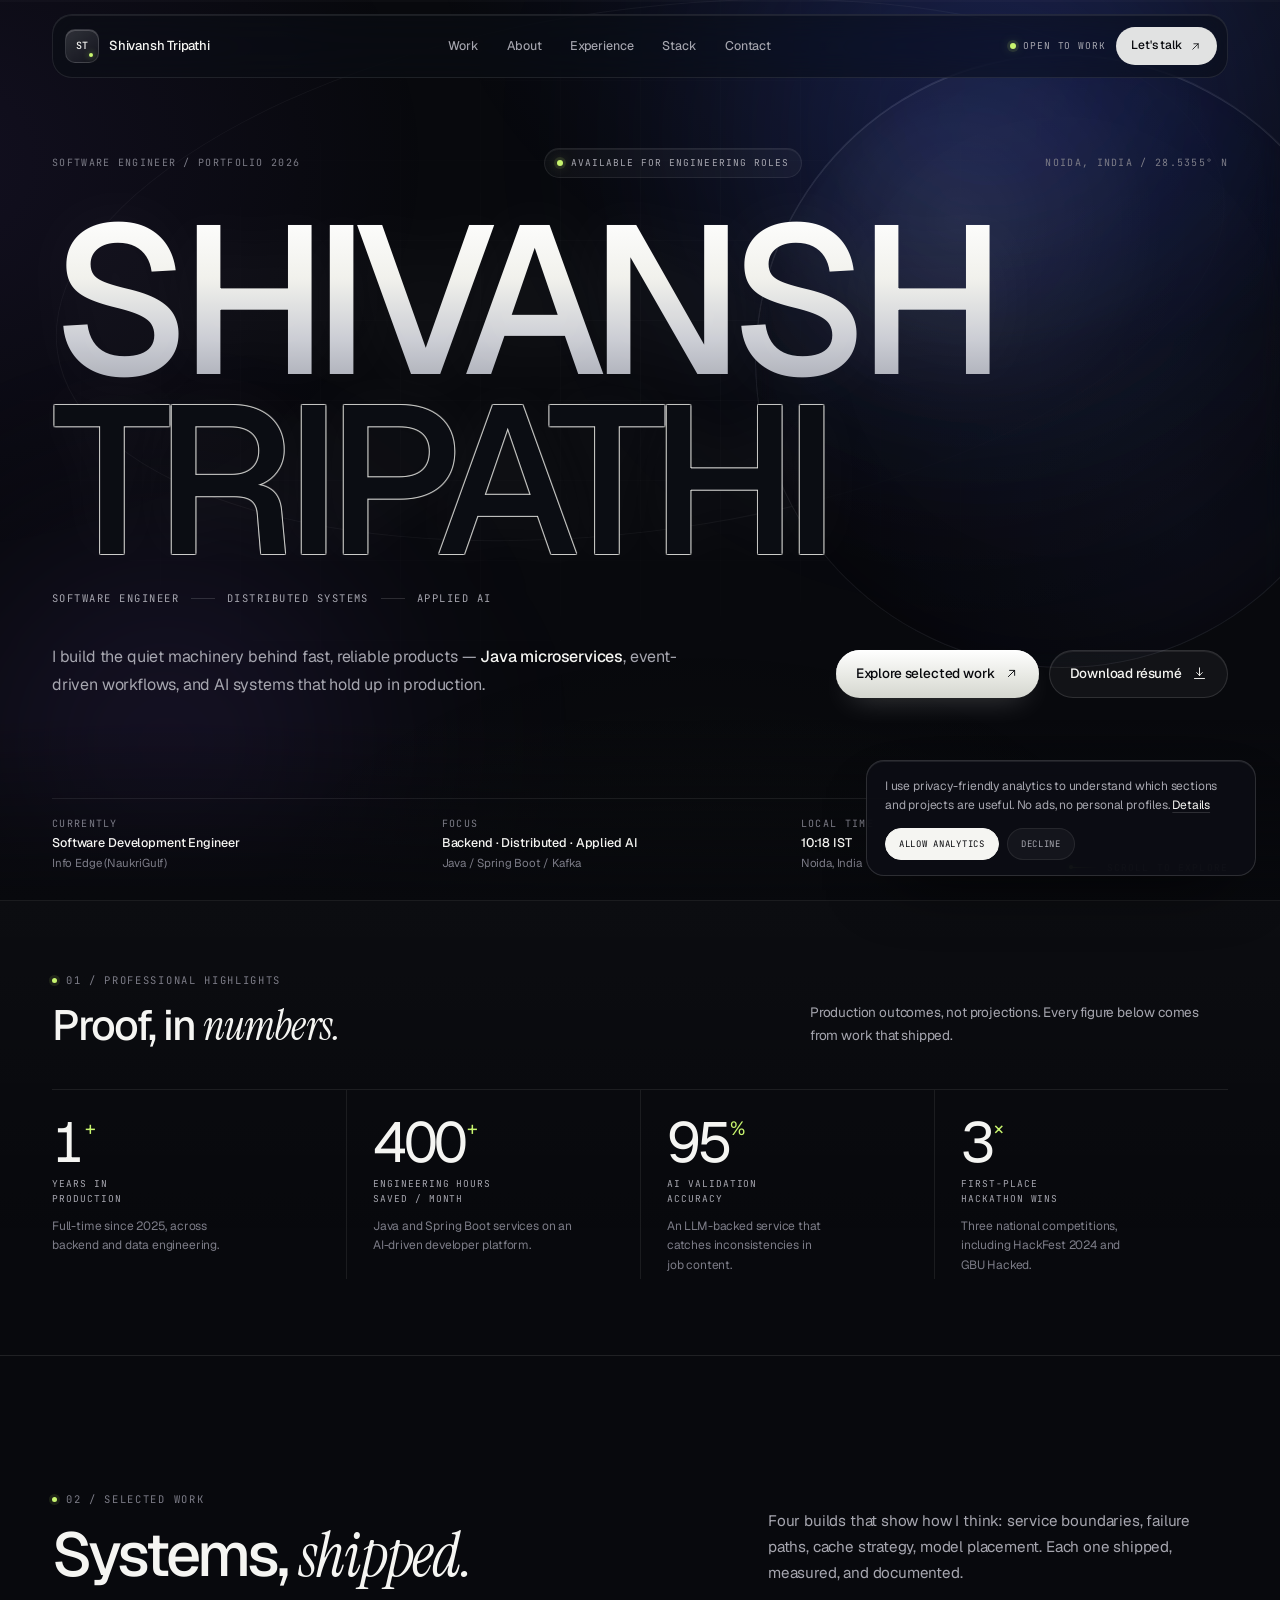
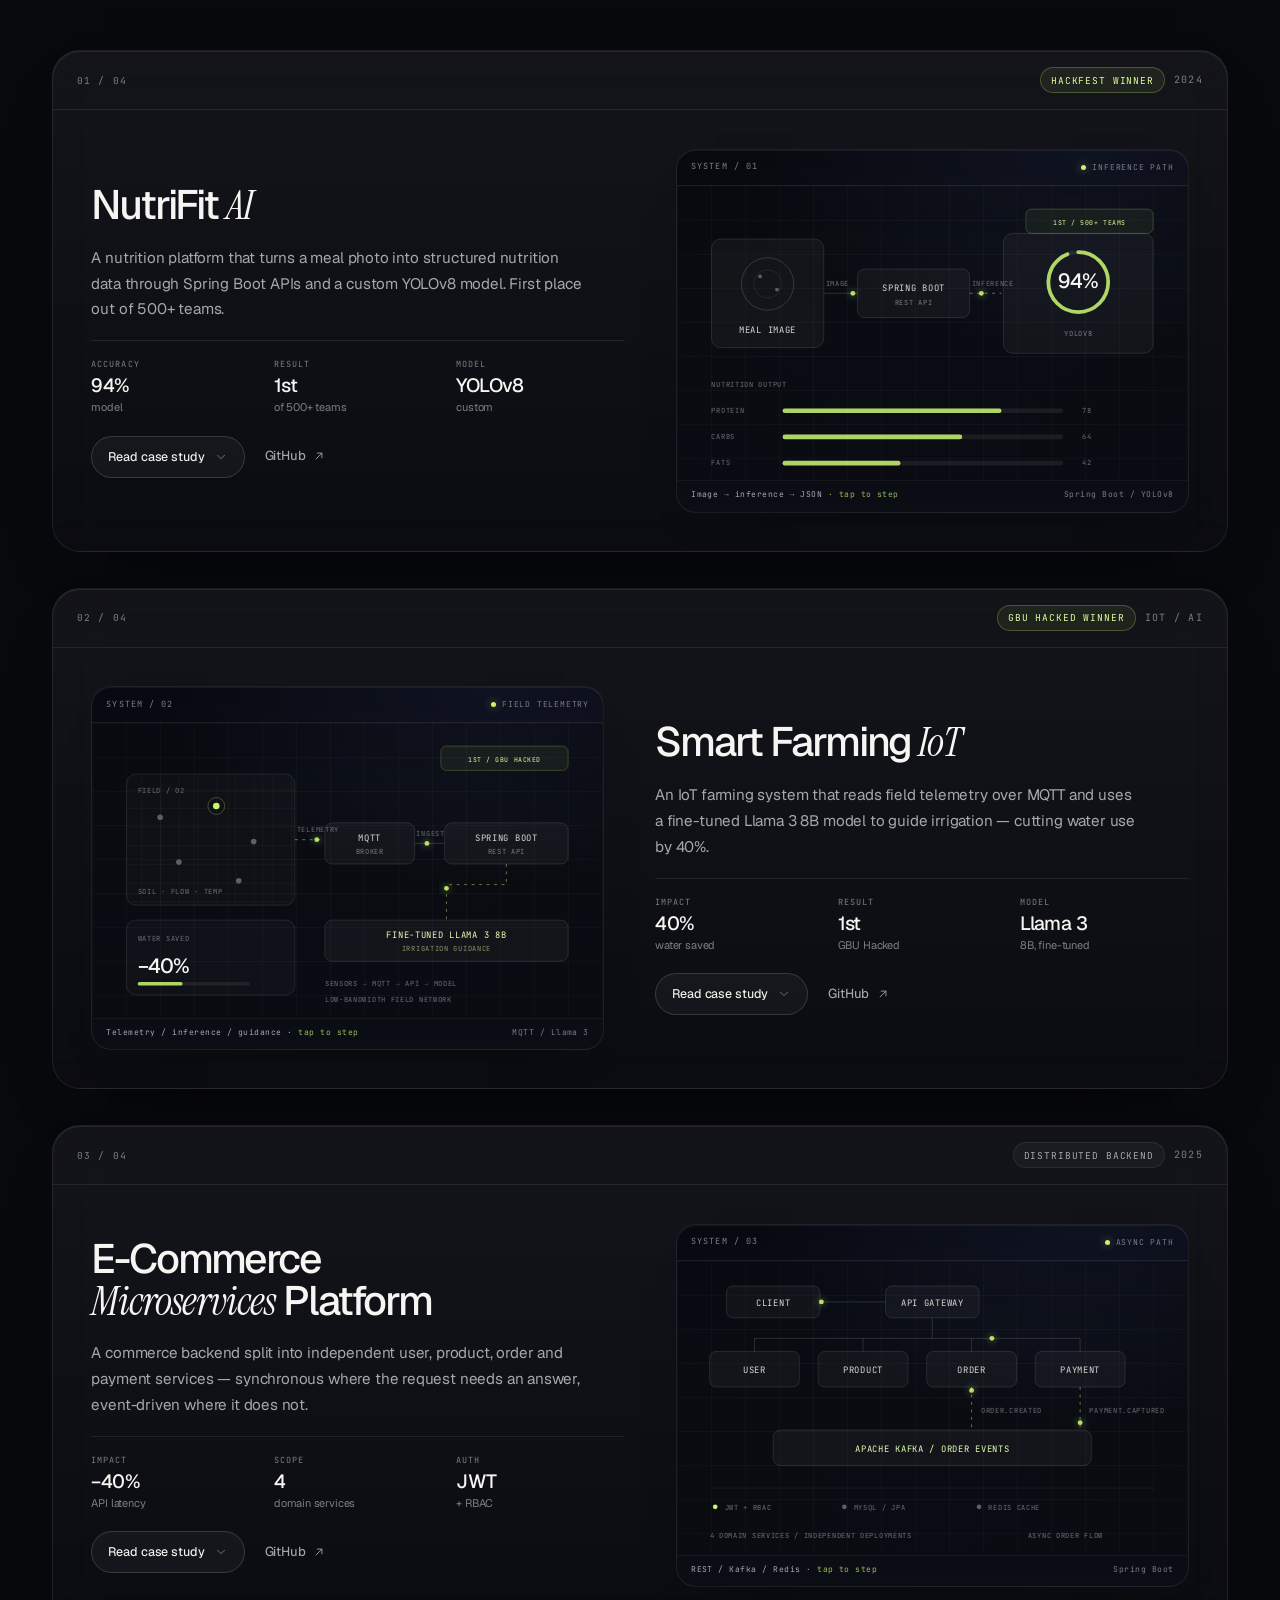
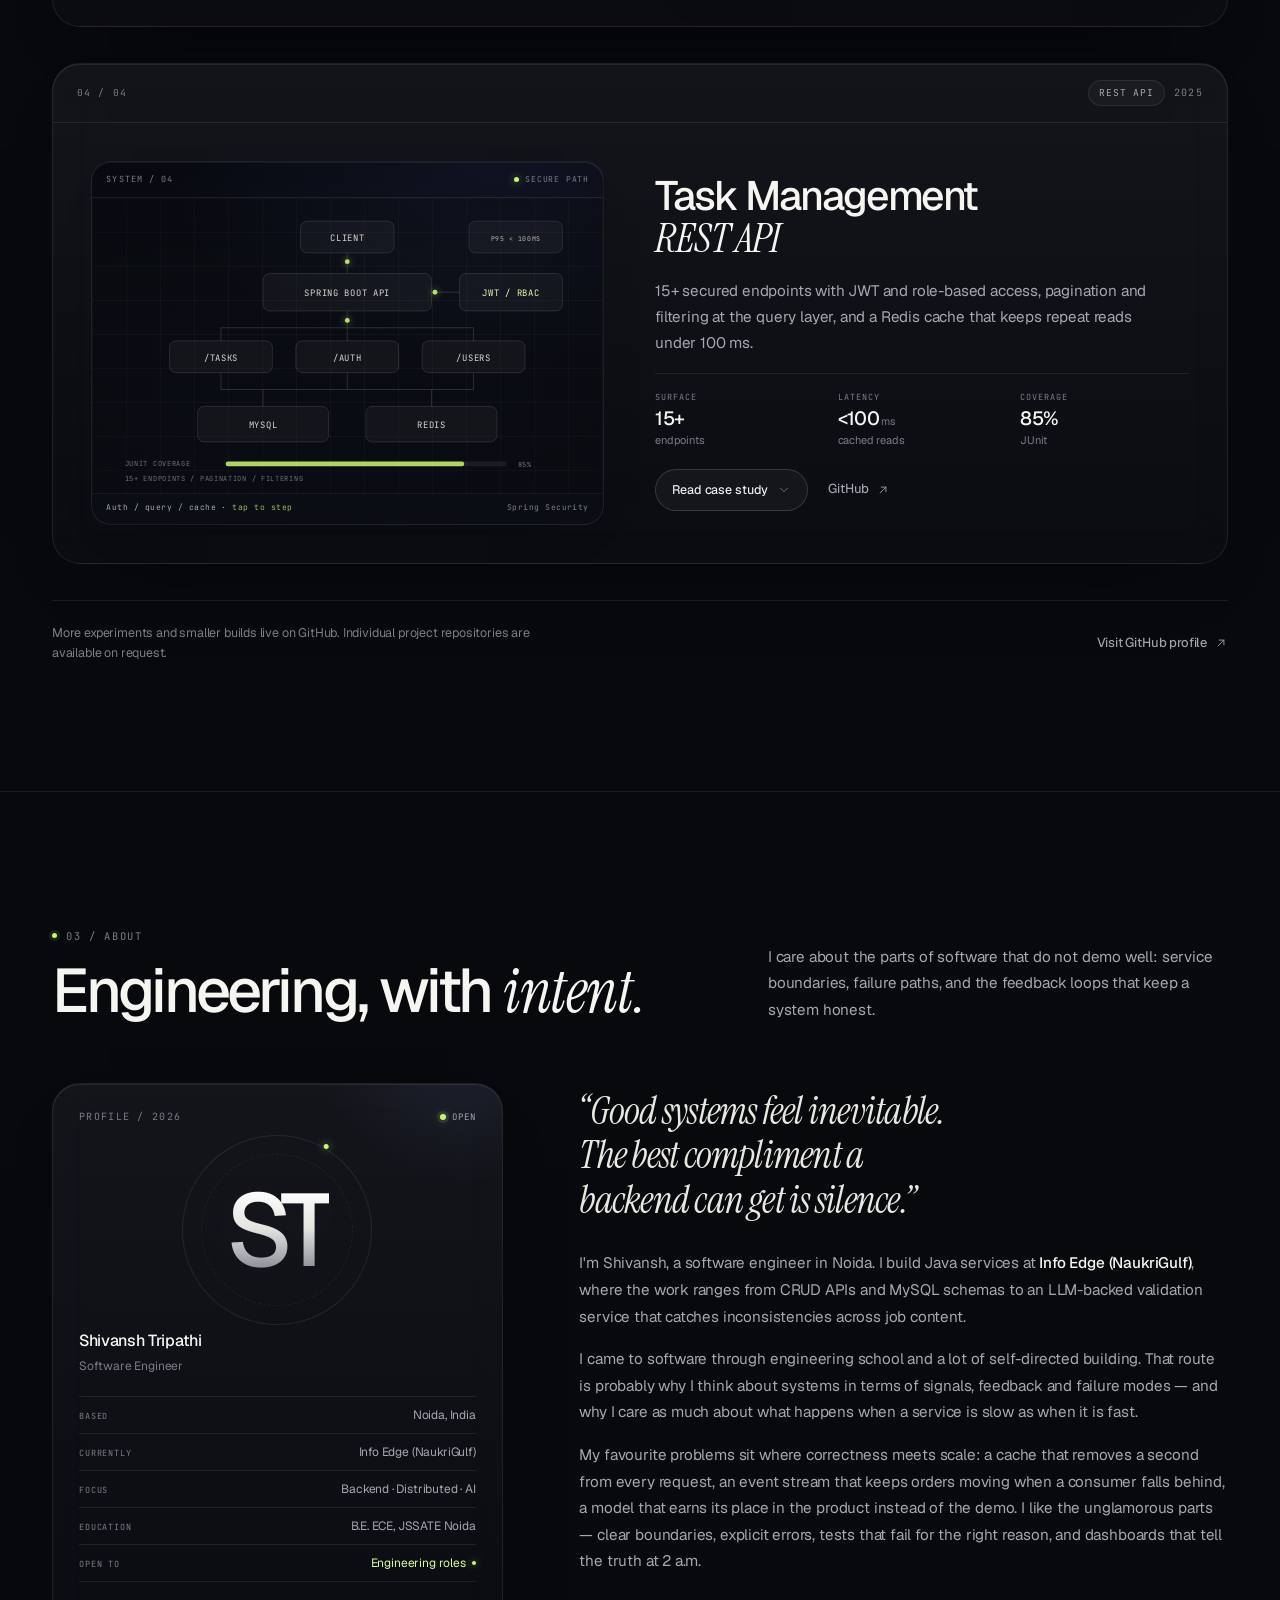
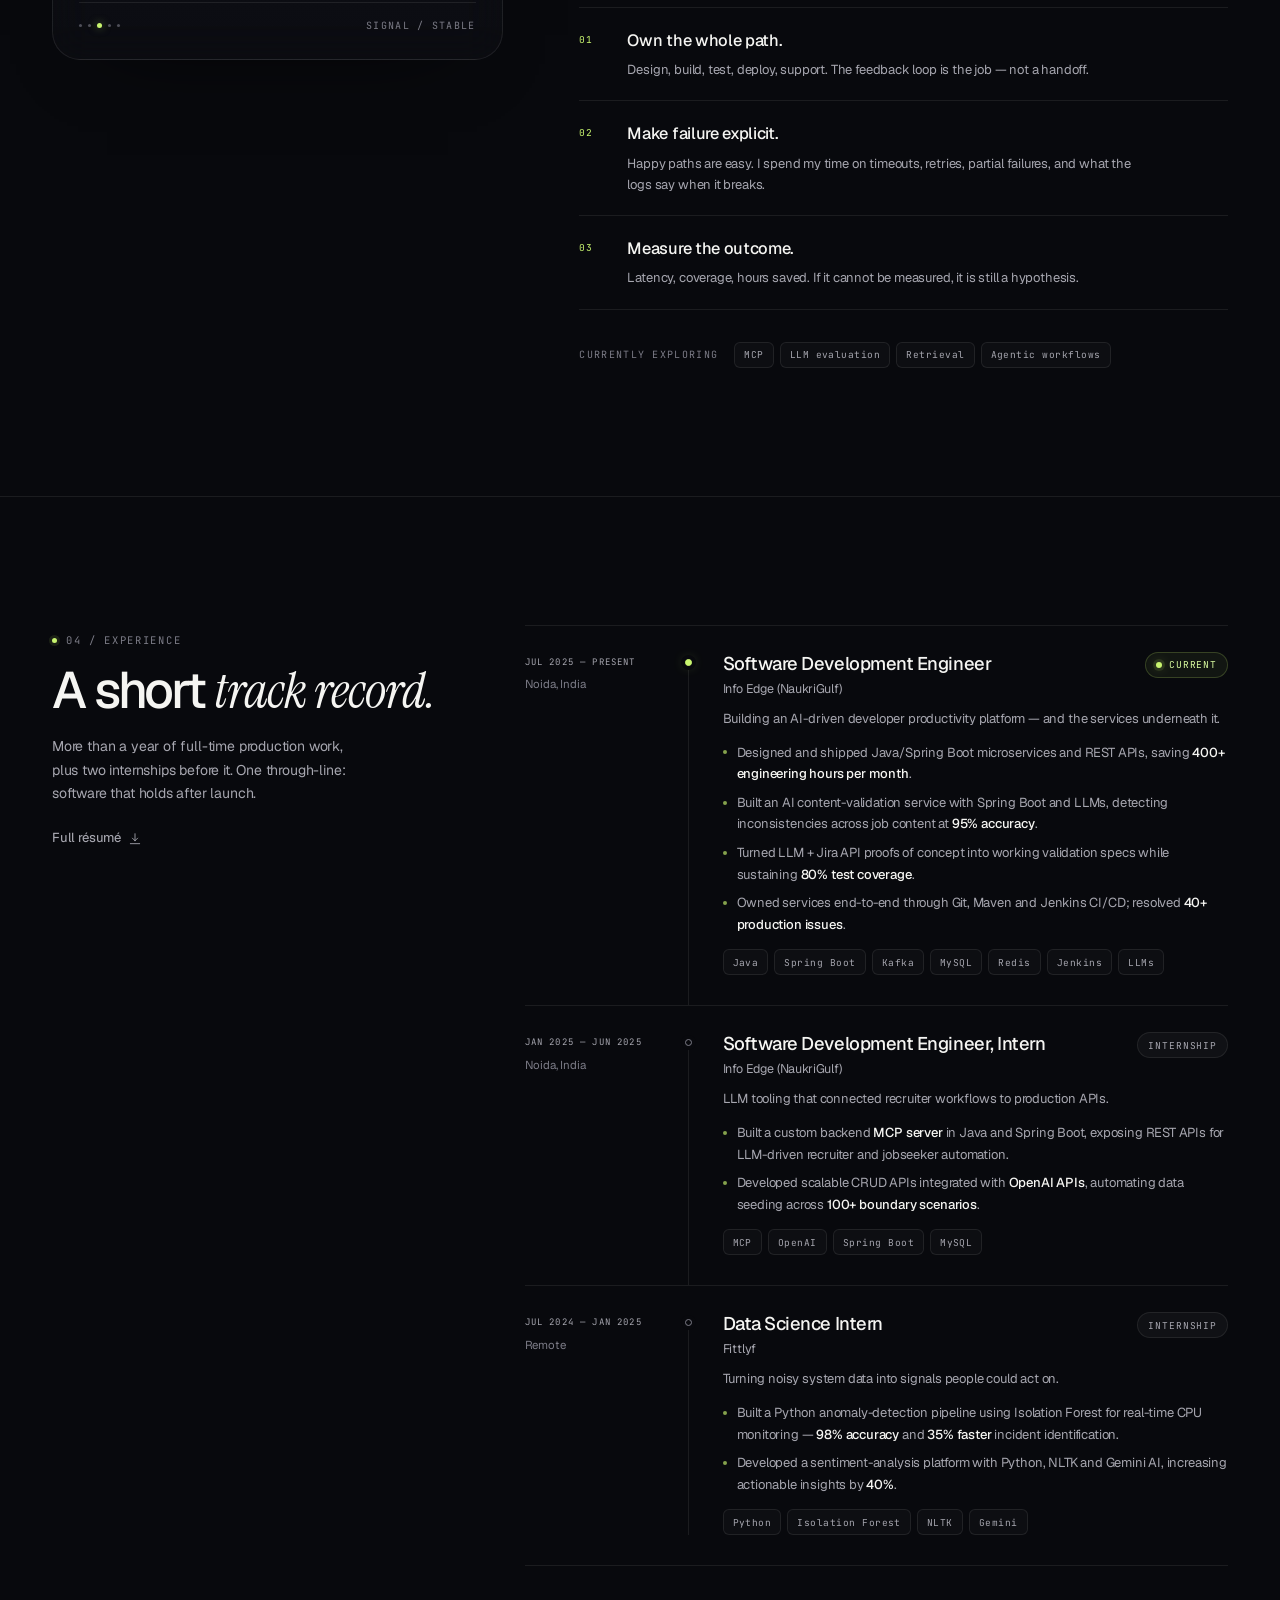
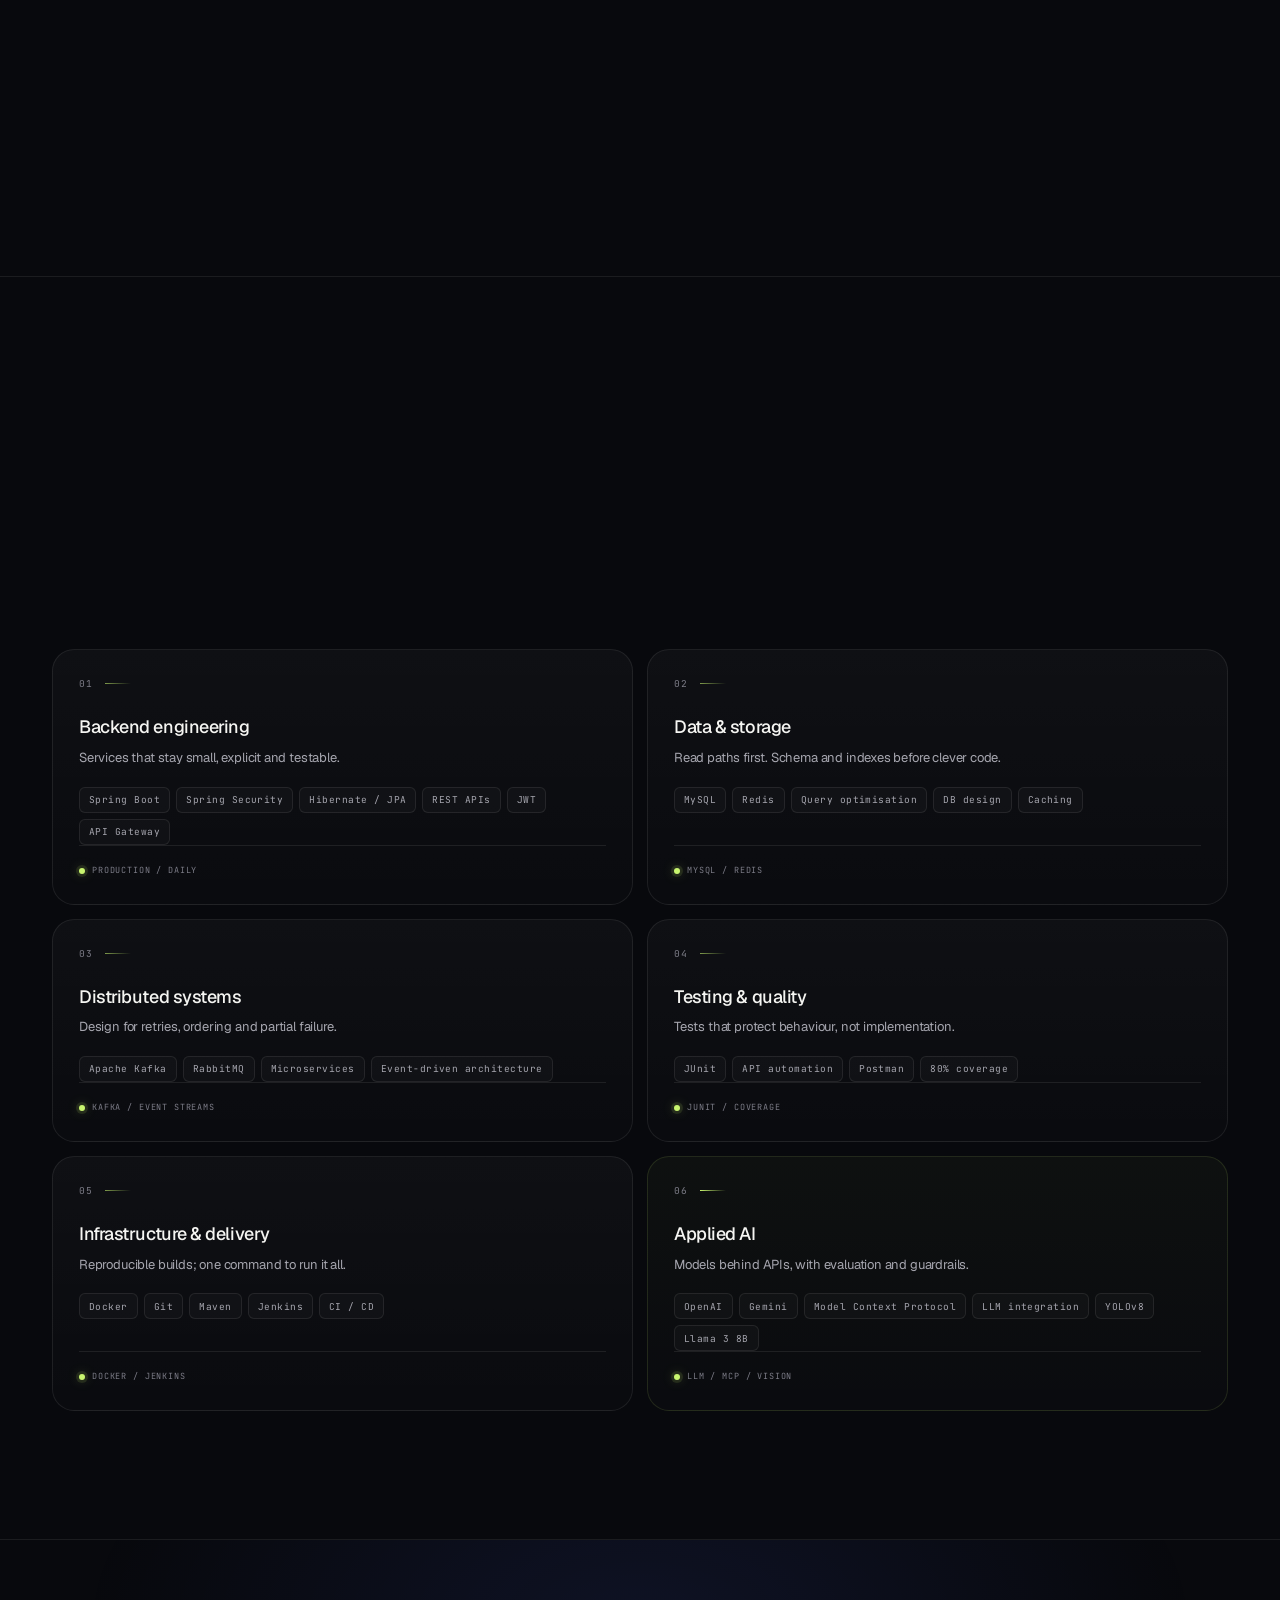
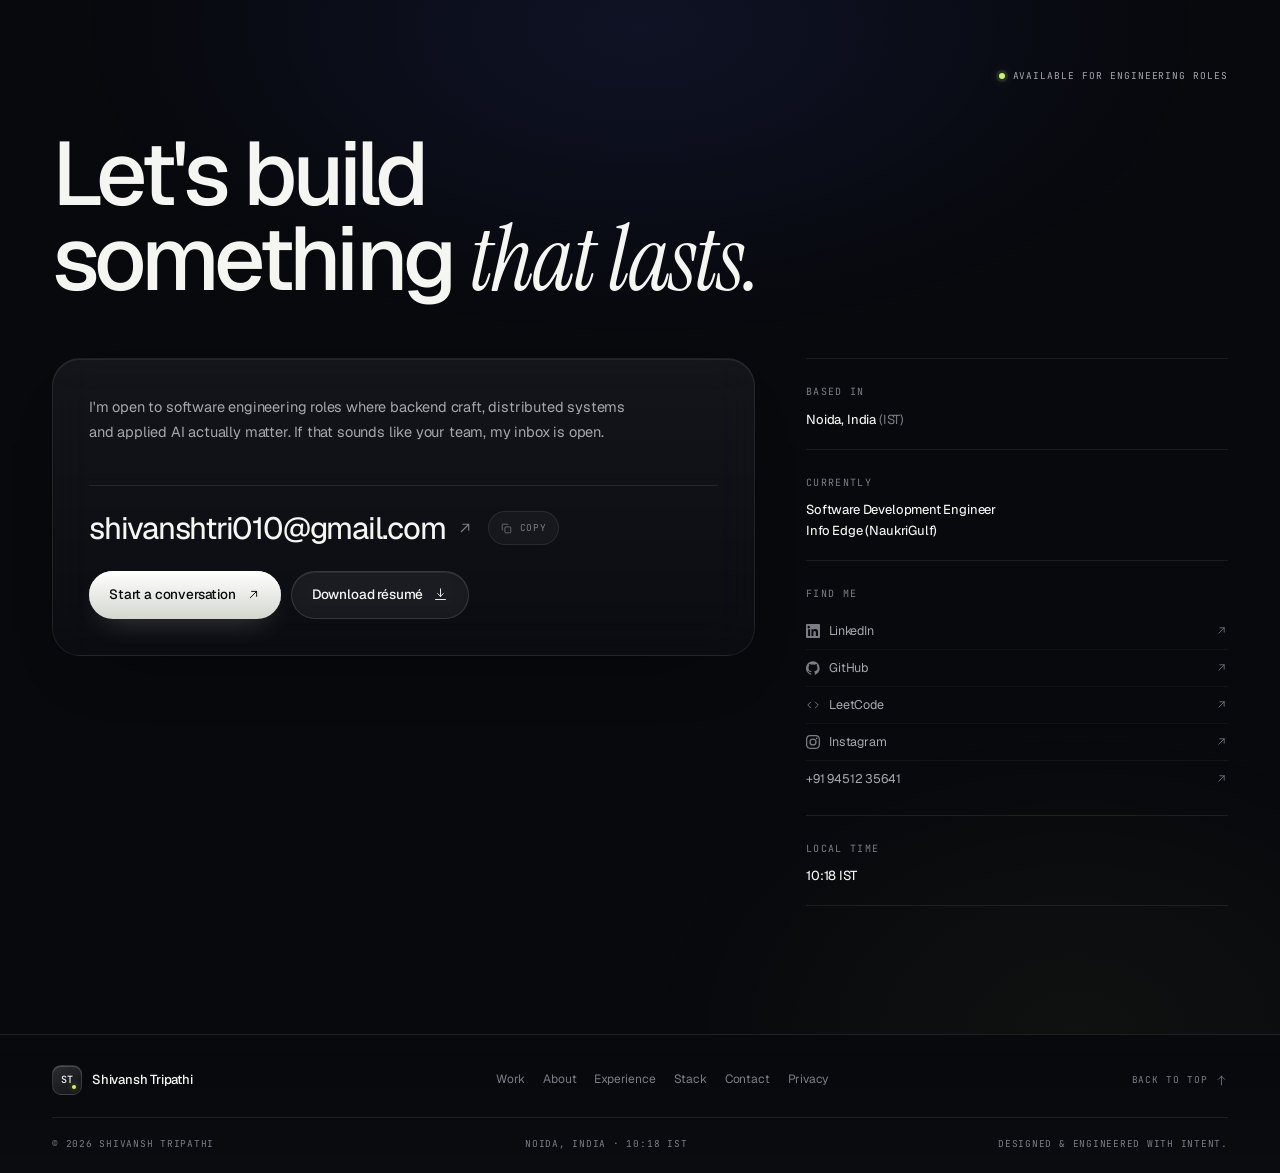
==== commit 01fce87a: "content: correct hackathon wins to three" ====
--- a/index.html
+++ b/index.html
@@ -237,9 +237,9 @@
             <span class="stat__note">An LLM-backed service that catches inconsistencies in job content.</span>
           </div>
           <div class="stat" data-reveal>
-            <span class="stat__value"><span data-count="2">2</span><sup>×</sup></span>
+            <span class="stat__value"><span data-count="3">3</span><sup>×</sup></span>
             <span class="stat__label">First-place hackathon wins</span>
-            <span class="stat__note">HackFest 2024 and GBU Hacked, both national competitions.</span>
+            <span class="stat__note">Three national competitions, including HackFest 2024 and GBU Hacked.</span>
           </div>
         </div>
       </div>
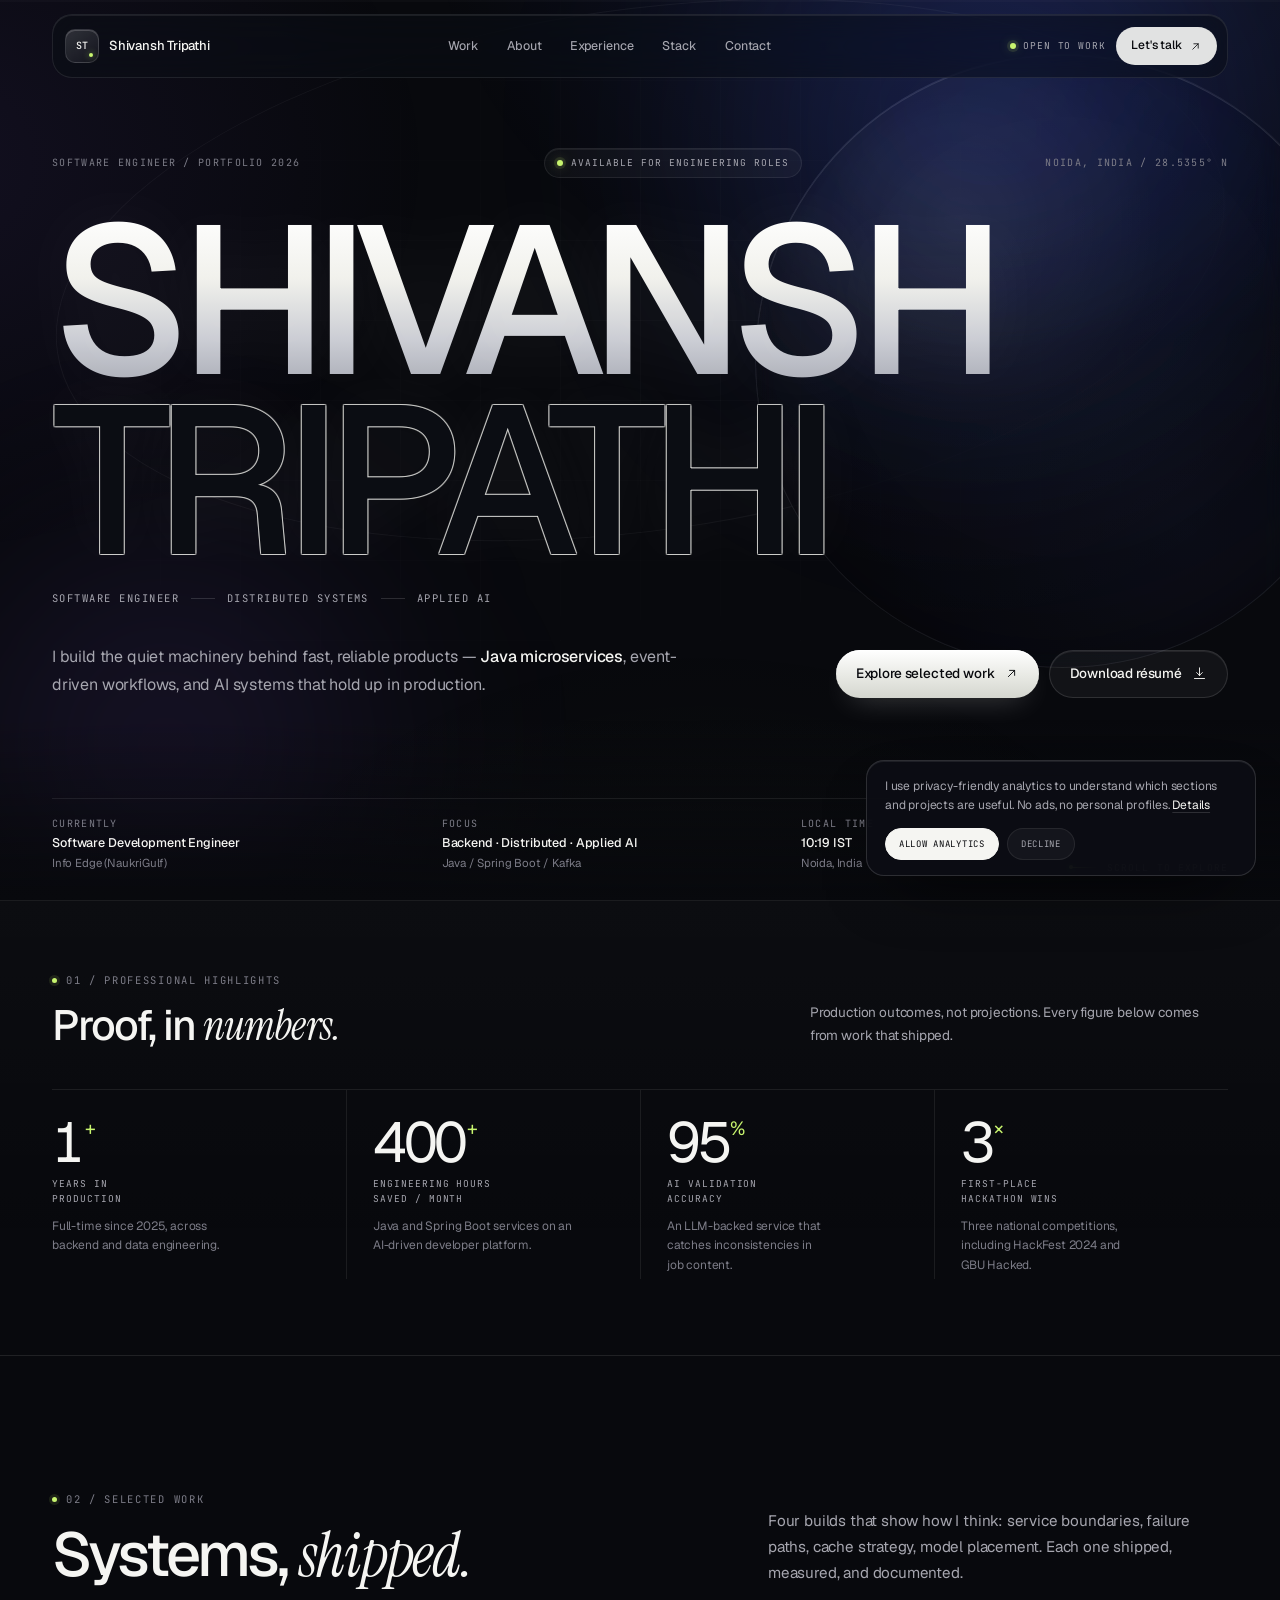
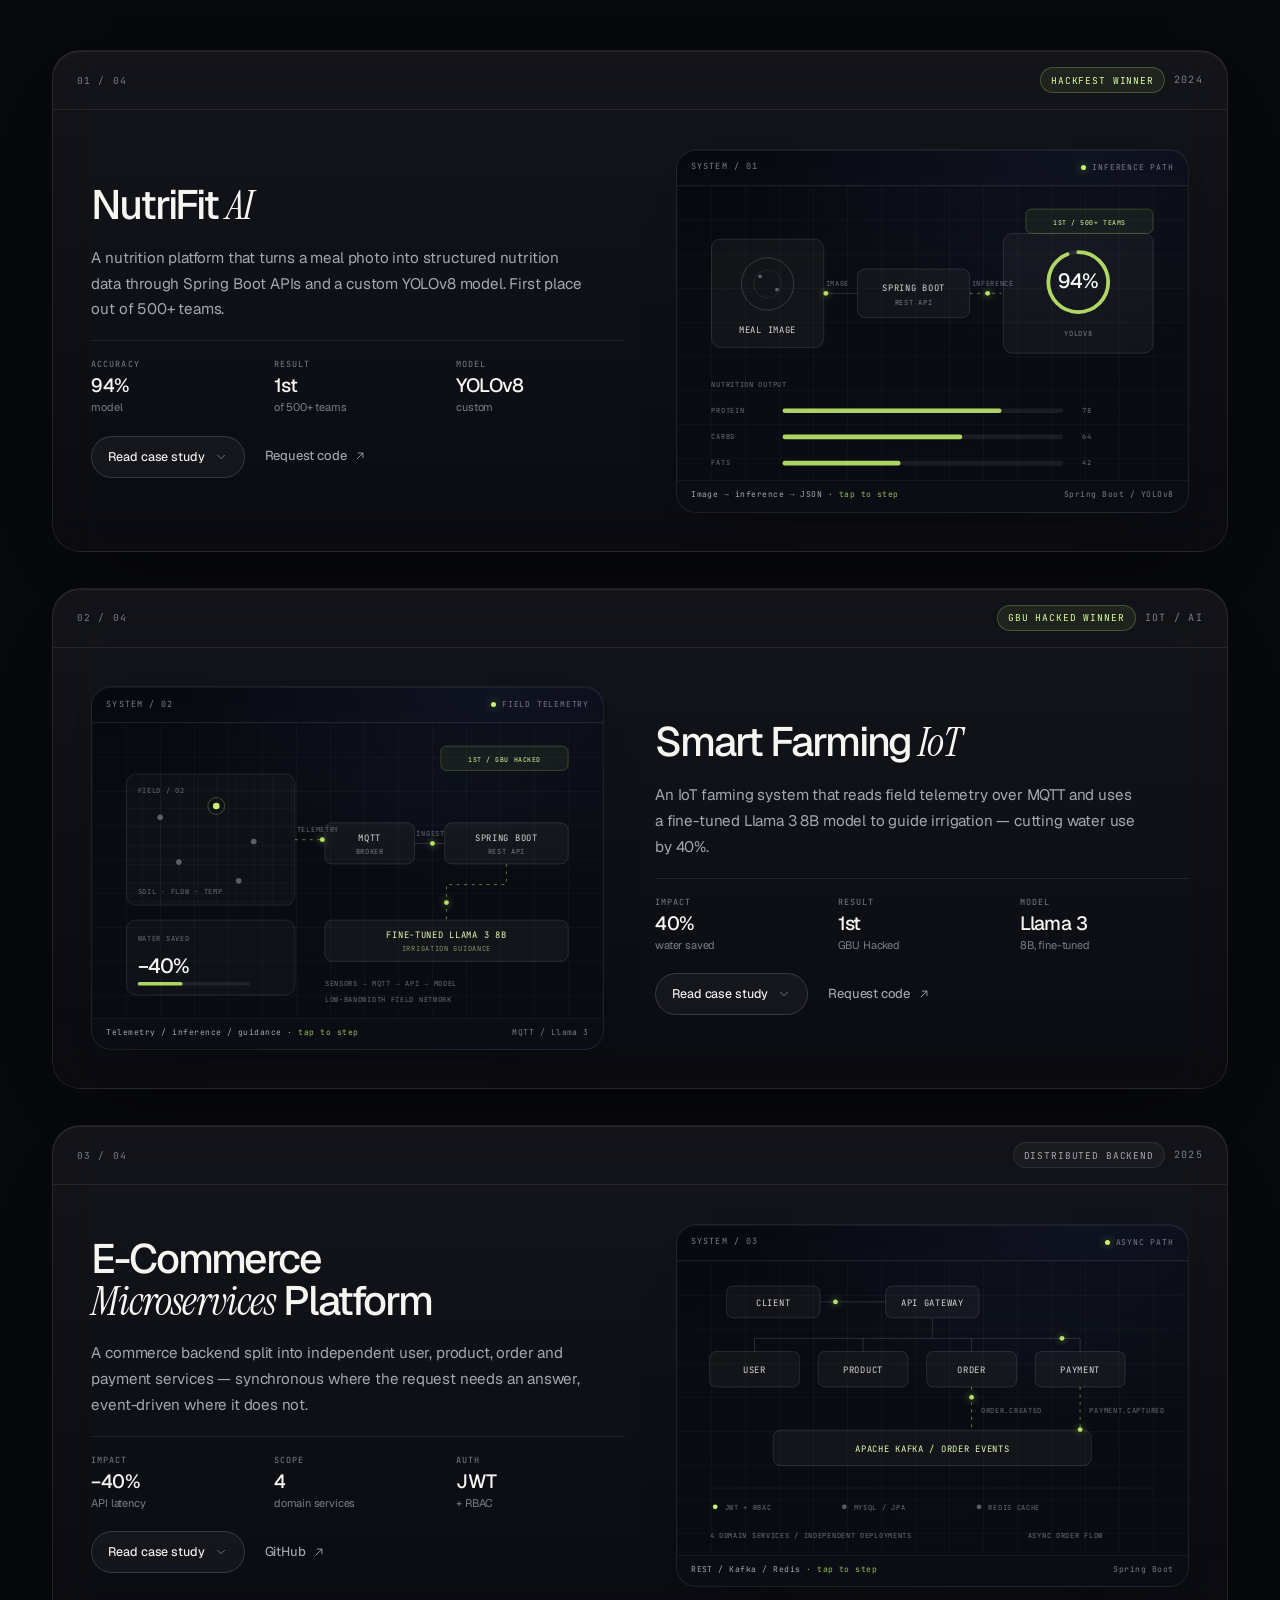
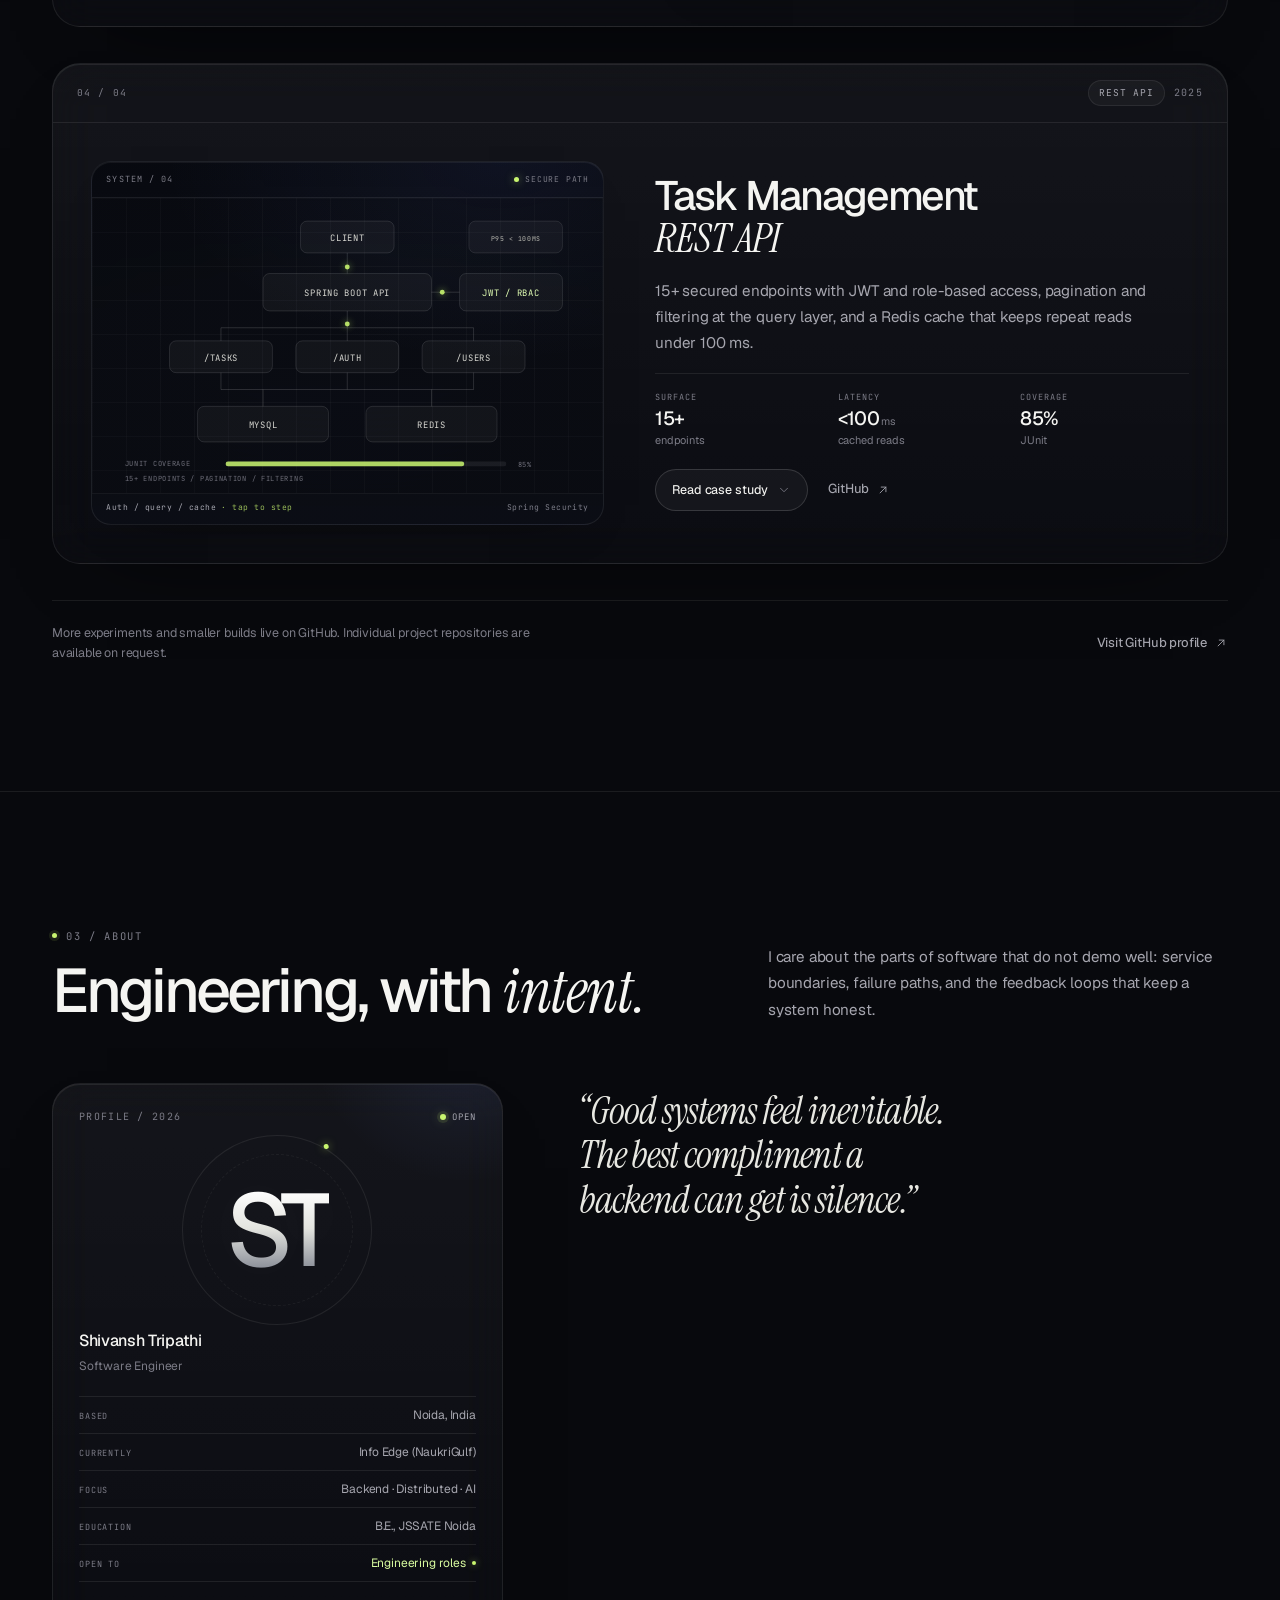
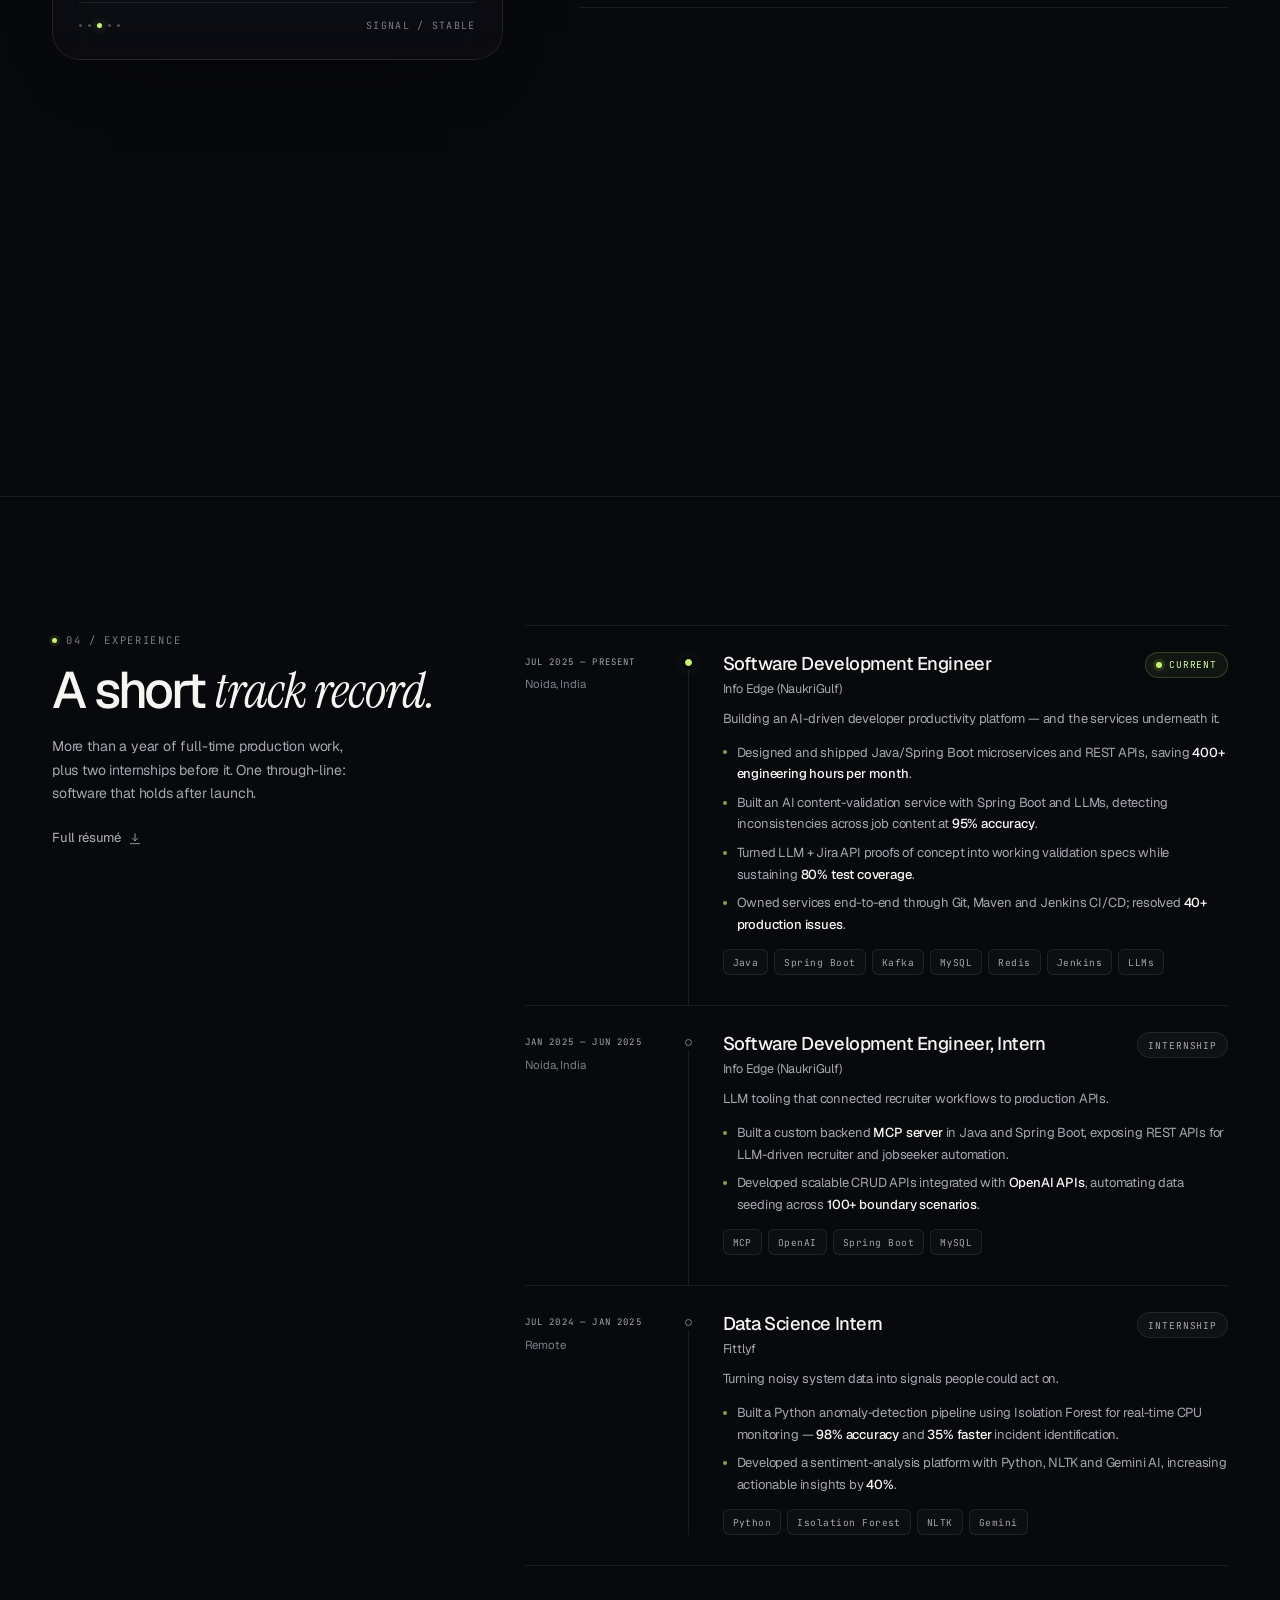
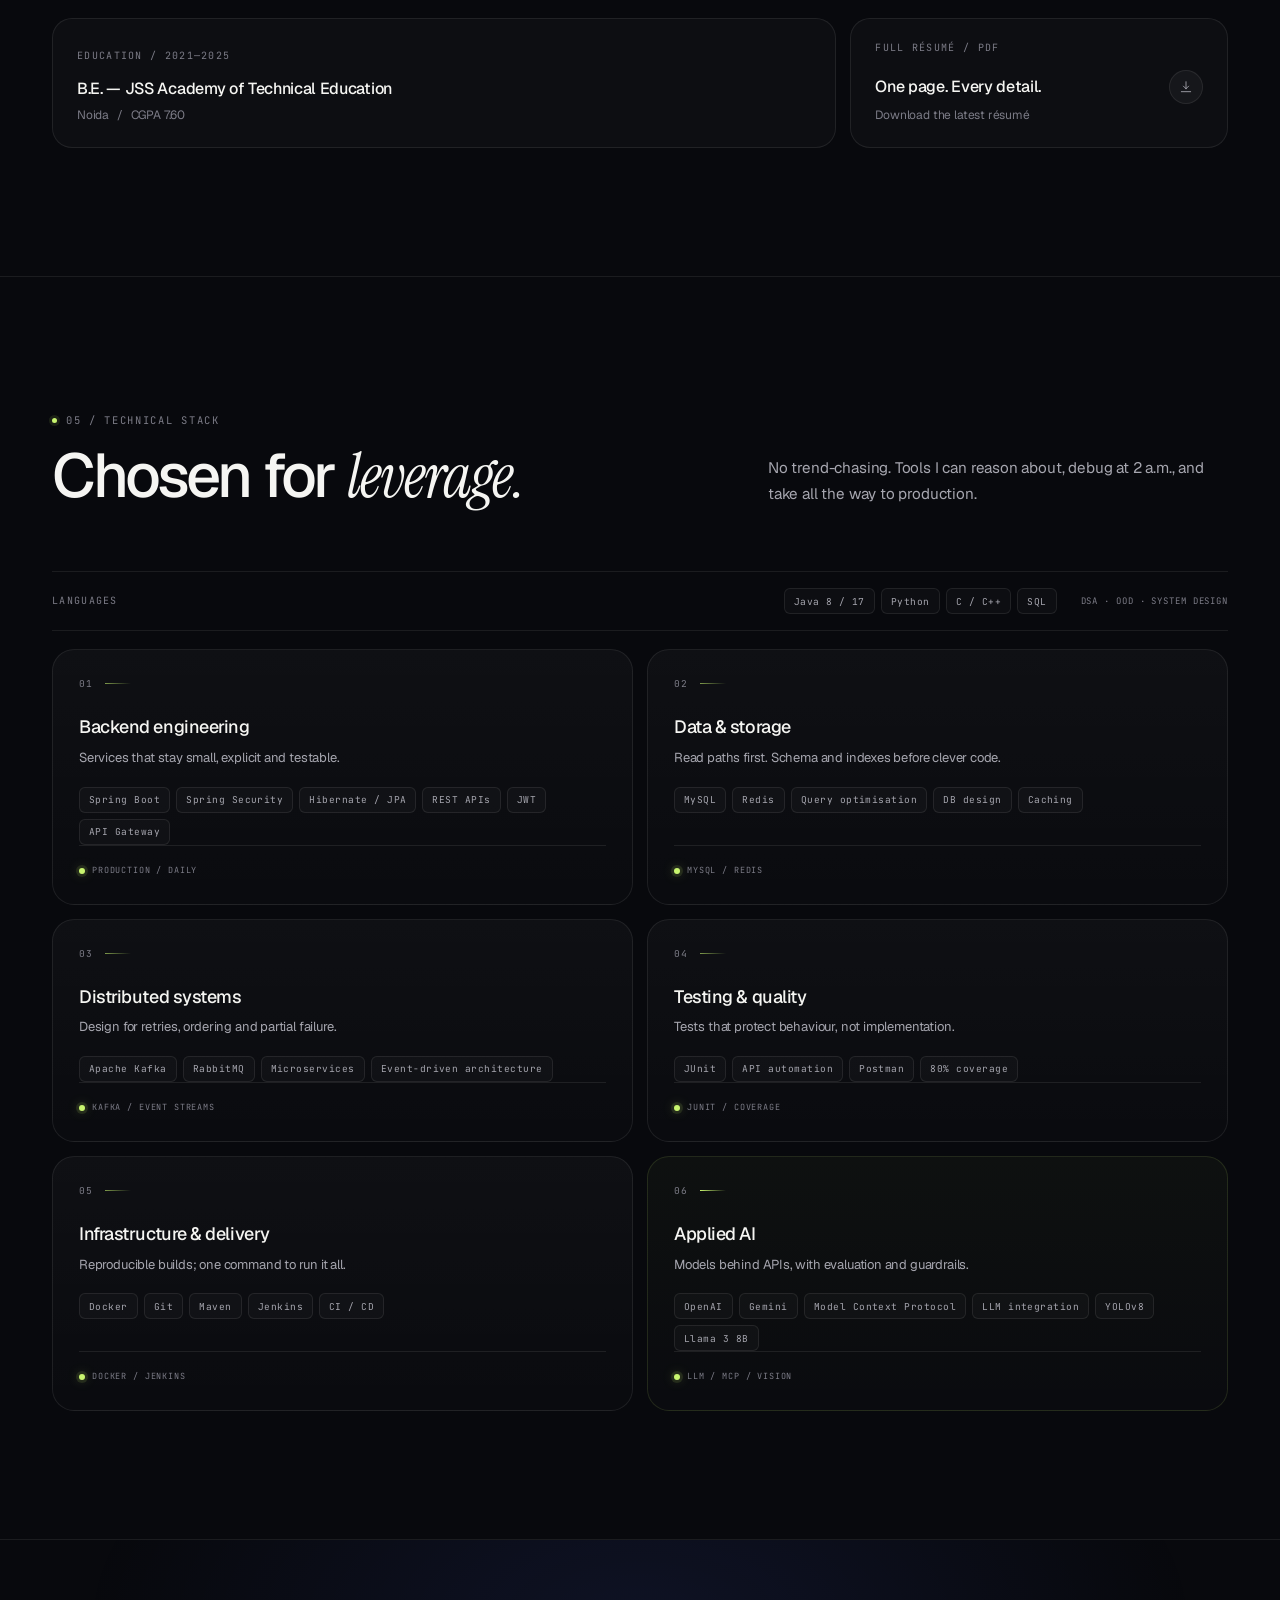
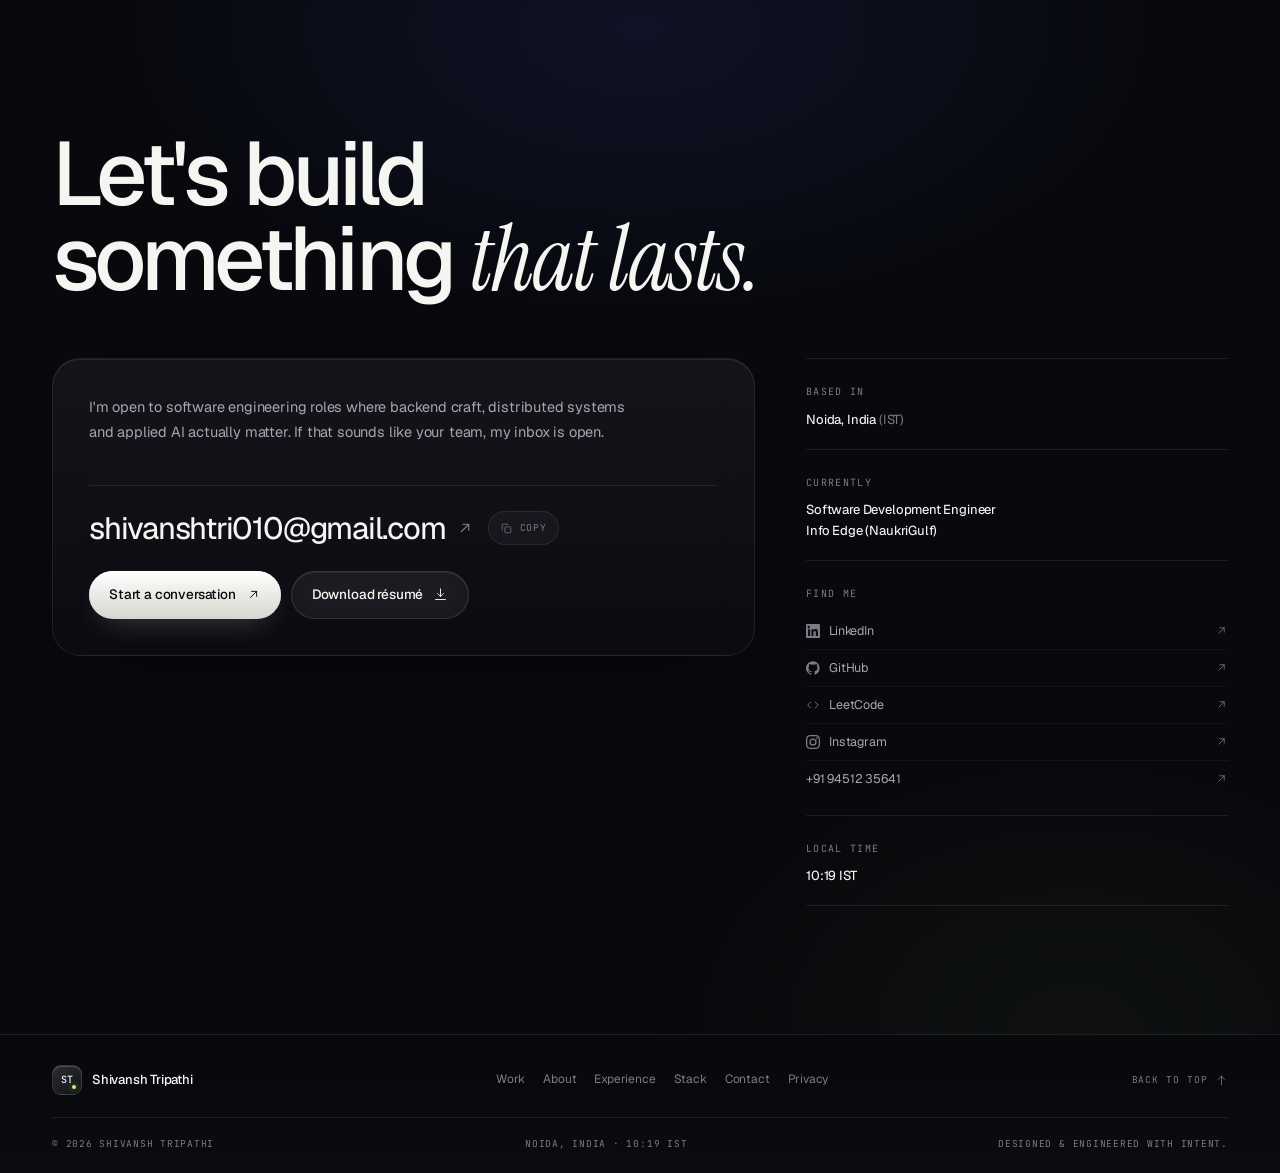
==== commit 3ba81200: "content: drop ECE from education; send private AI repos to a code request" ====
--- a/index.html
+++ b/index.html
@@ -278,7 +278,7 @@
                   <span class="case-toggle__label">Read case study</span>
                   <svg class="icon" aria-hidden="true"><use href="#i-chevron"/></svg>
                 </button>
-                <a class="text-link" href="https://github.com/shivanshtri010" target="_blank" rel="noopener">GitHub <svg class="icon" aria-hidden="true"><use href="#i-arrow"/></svg></a>
+                <a class="text-link" href="mailto:shivanshtri010@gmail.com?subject=Code%20request%3A%20NutriFit%20AI">Request code <svg class="icon" aria-hidden="true"><use href="#i-arrow"/></svg></a>
               </div>
             </div>
 
@@ -367,7 +367,7 @@
                 </div>
                 <div class="case__foot">
                   <div class="chips"><span>Spring Boot</span><span>YOLOv8</span><span>Python</span><span>REST</span><span>HackFest 2024</span></div>
-                  <a class="text-link" href="https://github.com/shivanshtri010" target="_blank" rel="noopener">GitHub profile <svg class="icon" aria-hidden="true"><use href="#i-arrow"/></svg></a>
+                  <a class="text-link" href="mailto:shivanshtri010@gmail.com?subject=Code%20request%3A%20NutriFit%20AI">Request code <svg class="icon" aria-hidden="true"><use href="#i-arrow"/></svg></a>
                 </div>
               </div>
             </div>
@@ -397,7 +397,7 @@
                   <span class="case-toggle__label">Read case study</span>
                   <svg class="icon" aria-hidden="true"><use href="#i-chevron"/></svg>
                 </button>
-                <a class="text-link" href="https://github.com/shivanshtri010" target="_blank" rel="noopener">GitHub <svg class="icon" aria-hidden="true"><use href="#i-arrow"/></svg></a>
+                <a class="text-link" href="mailto:shivanshtri010@gmail.com?subject=Code%20request%3A%20Smart%20Farming%20IoT">Request code <svg class="icon" aria-hidden="true"><use href="#i-arrow"/></svg></a>
               </div>
             </div>
 
@@ -486,7 +486,7 @@
                 </div>
                 <div class="case__foot">
                   <div class="chips"><span>IoT</span><span>MQTT</span><span>Spring Boot</span><span>Llama 3 8B</span><span>GBU Hacked</span></div>
-                  <a class="text-link" href="https://github.com/shivanshtri010" target="_blank" rel="noopener">GitHub profile <svg class="icon" aria-hidden="true"><use href="#i-arrow"/></svg></a>
+                  <a class="text-link" href="mailto:shivanshtri010@gmail.com?subject=Code%20request%3A%20Smart%20Farming%20IoT">Request code <svg class="icon" aria-hidden="true"><use href="#i-arrow"/></svg></a>
                 </div>
               </div>
             </div>
@@ -742,7 +742,7 @@
               <div><dt>Based</dt><dd>Noida, India</dd></div>
               <div><dt>Currently</dt><dd>Info Edge (NaukriGulf)</dd></div>
               <div><dt>Focus</dt><dd>Backend · Distributed · AI</dd></div>
-              <div><dt>Education</dt><dd>B.E. ECE, JSSATE Noida</dd></div>
+              <div><dt>Education</dt><dd>B.E., JSSATE Noida</dd></div>
               <div><dt>Open to</dt><dd class="profile__open">Engineering roles <i aria-hidden="true"></i></dd></div>
             </dl>
 
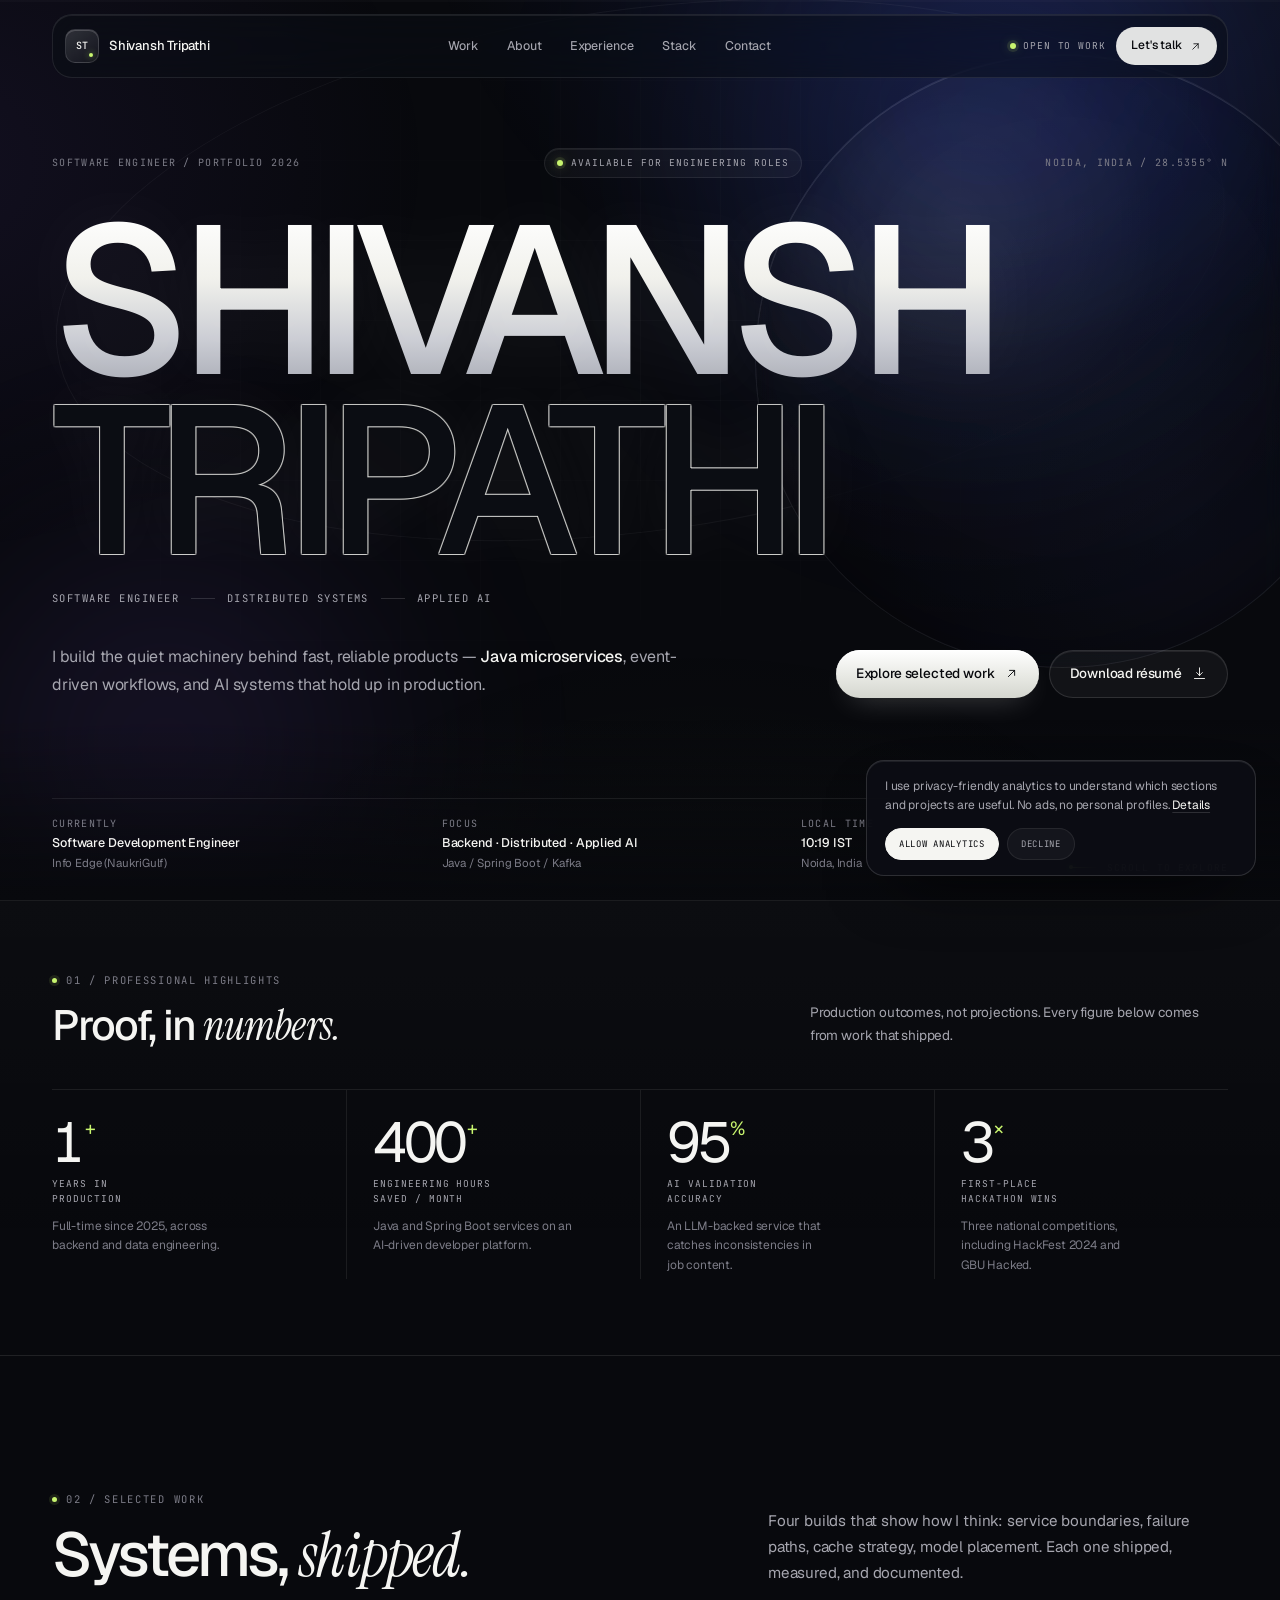
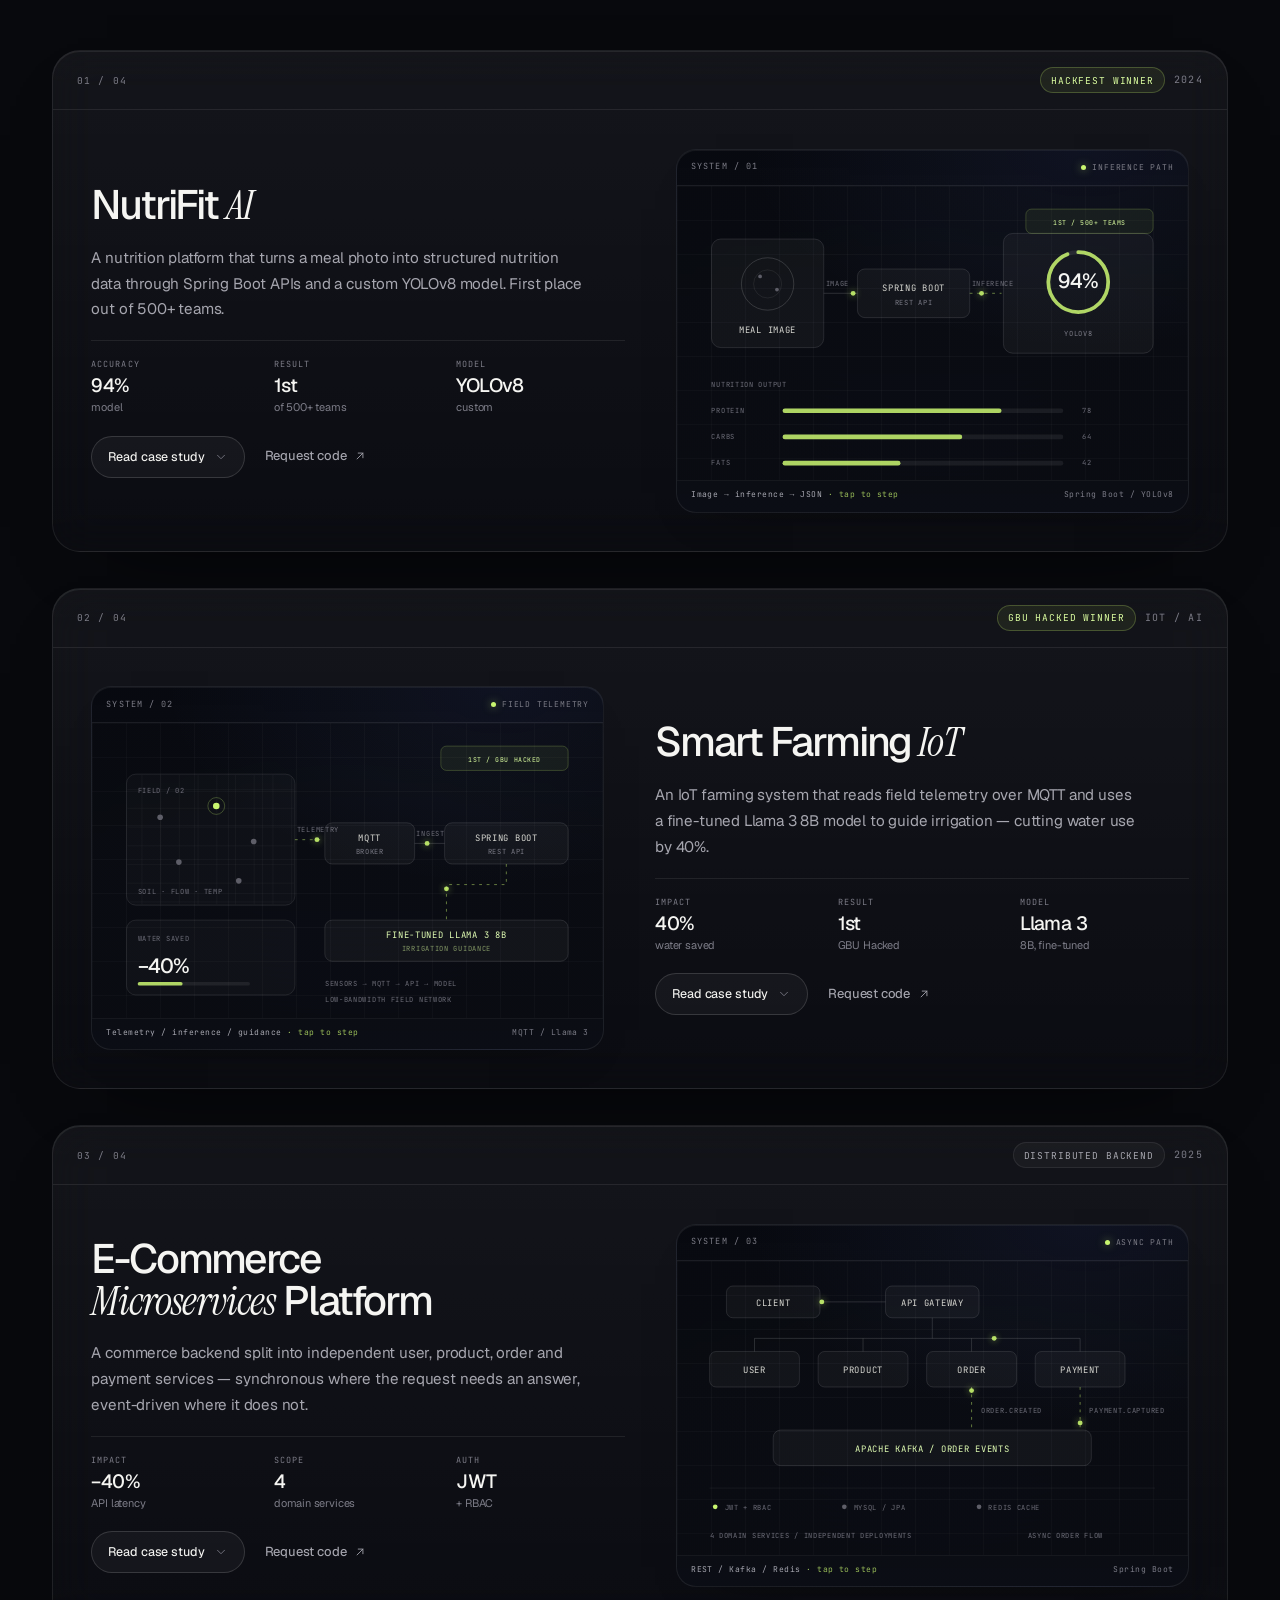
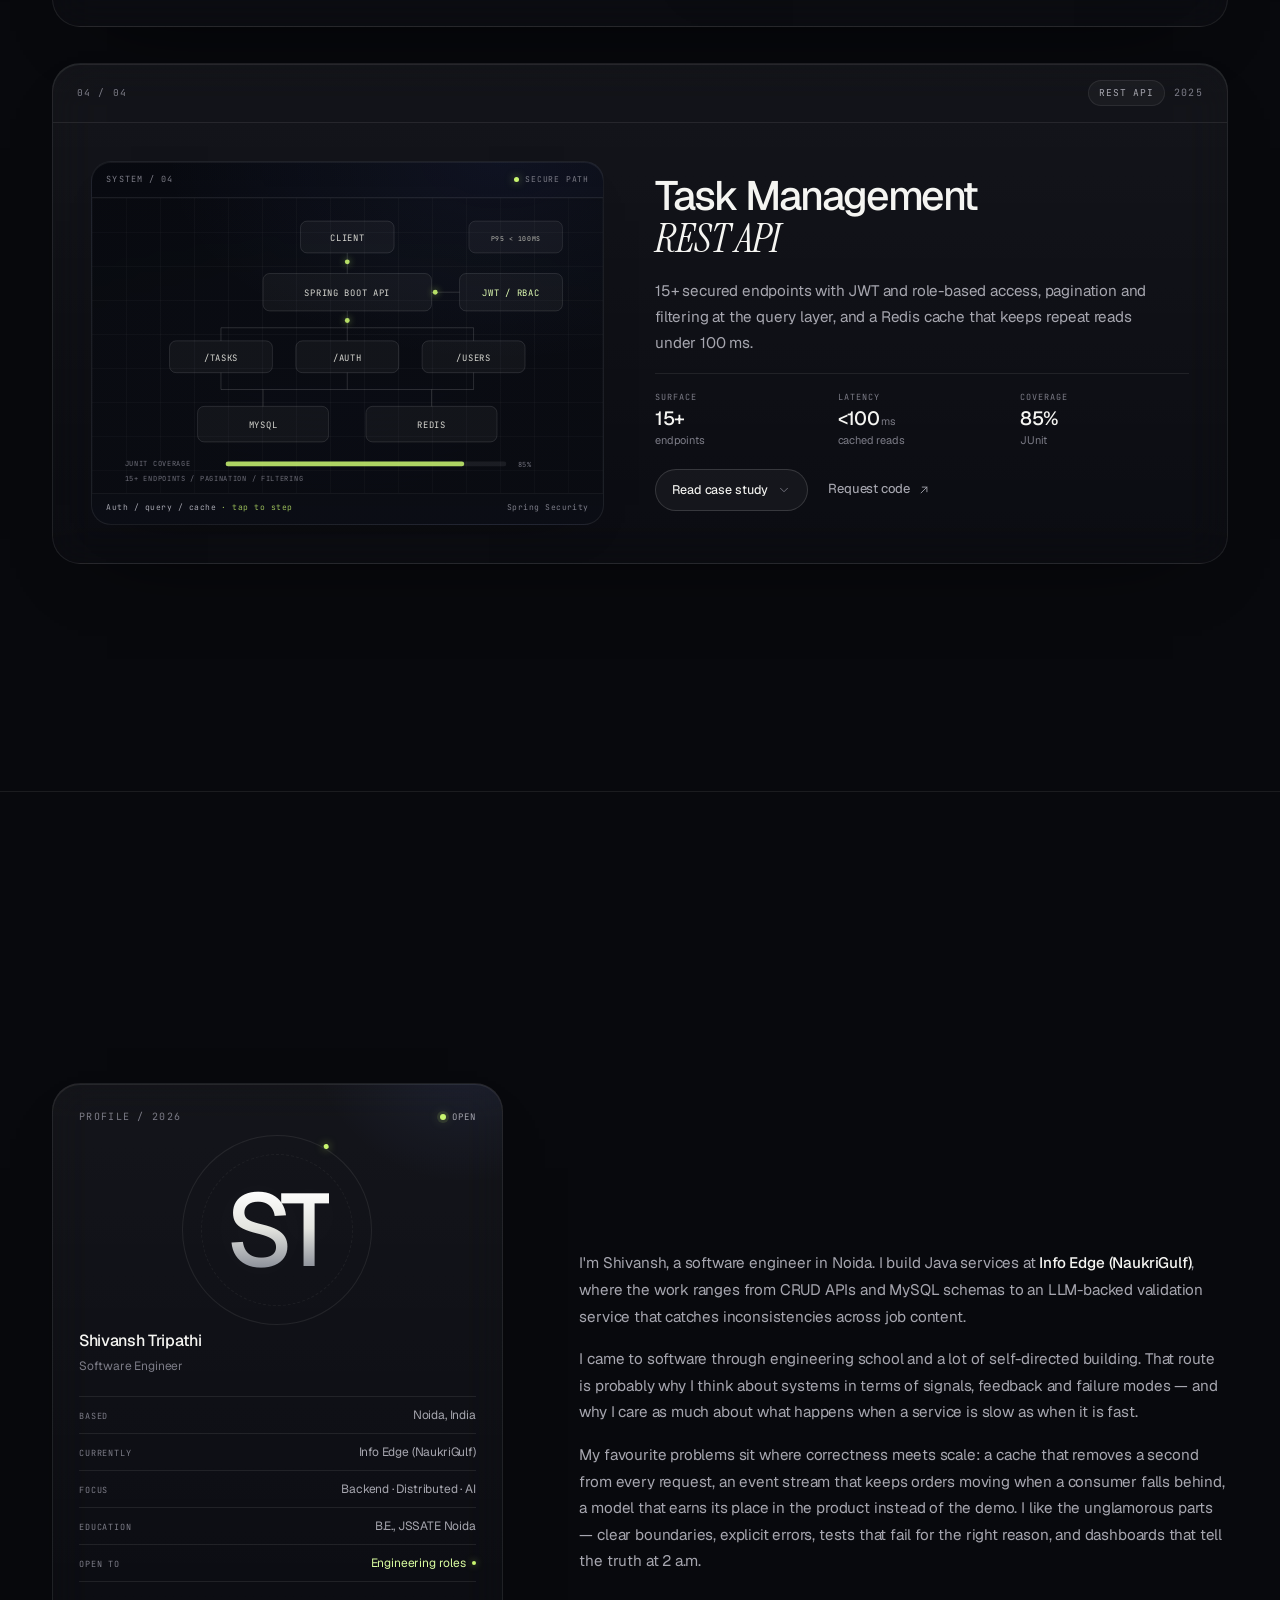
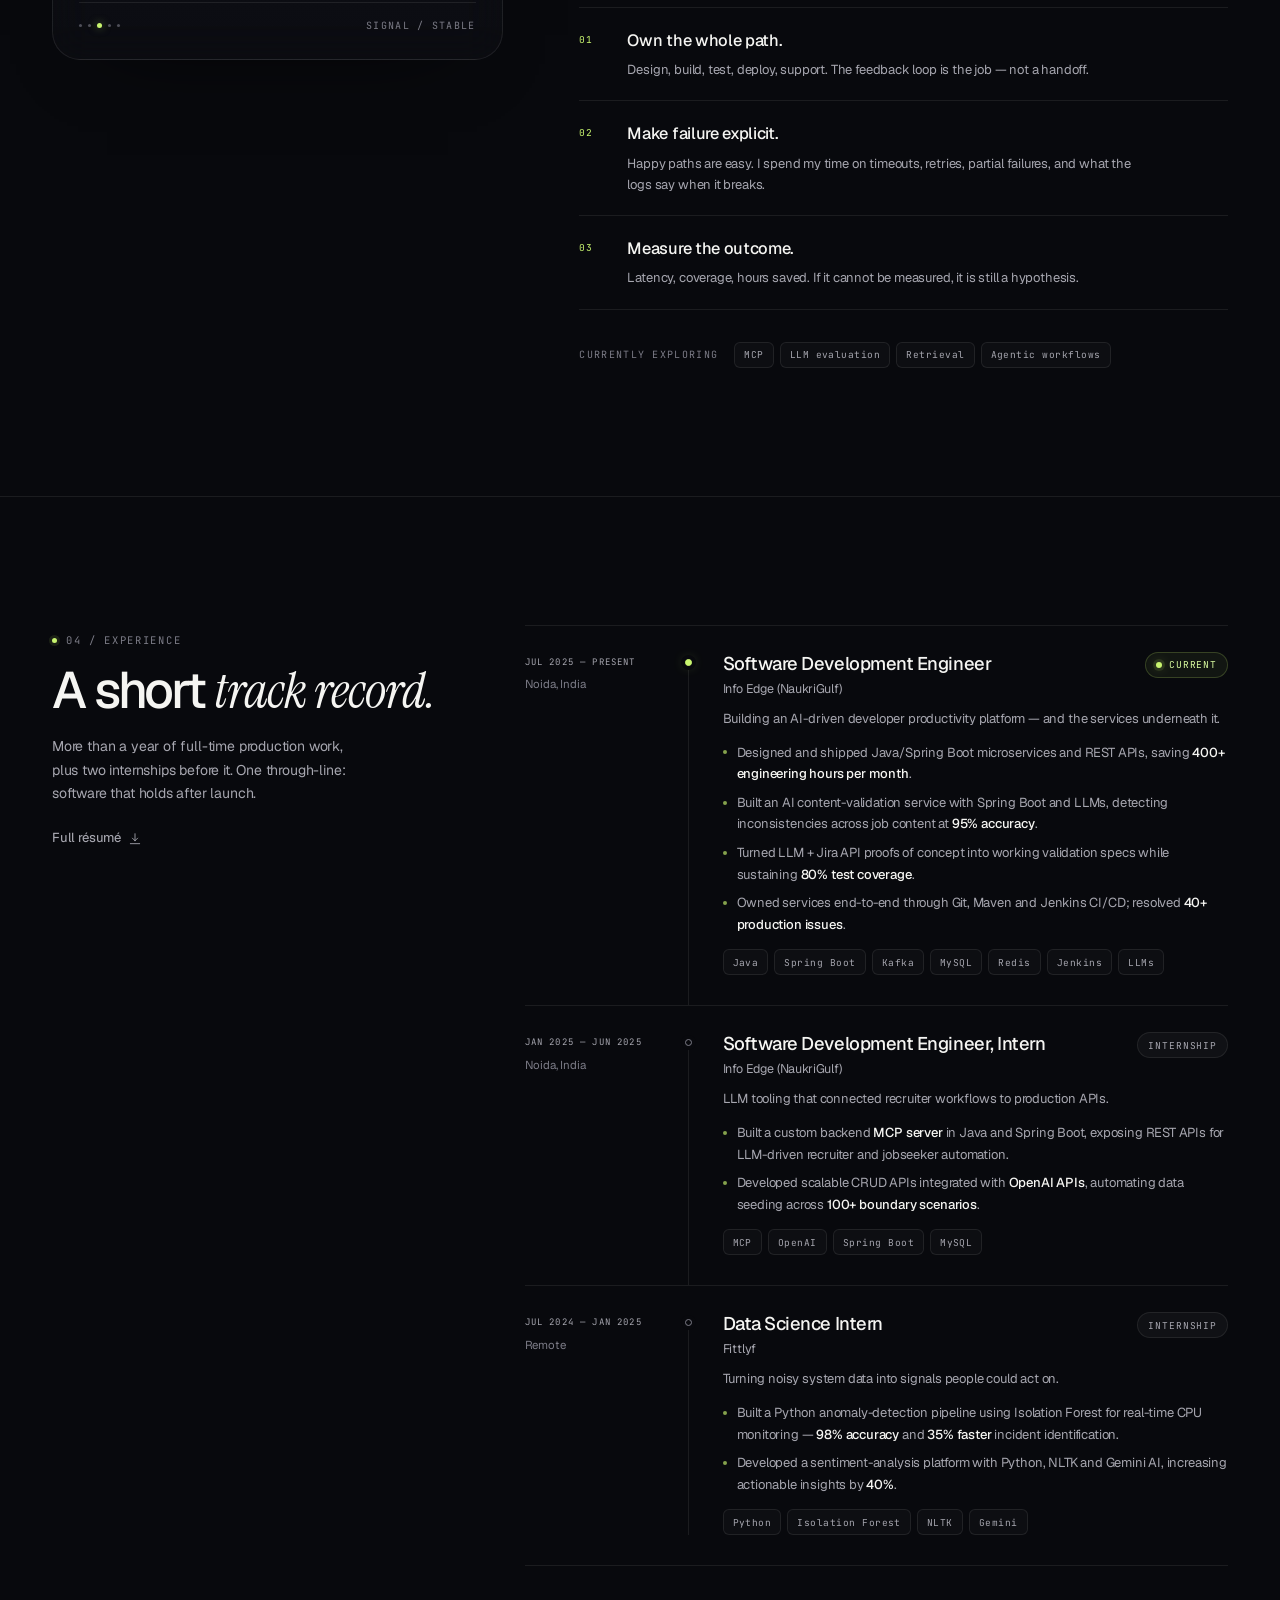
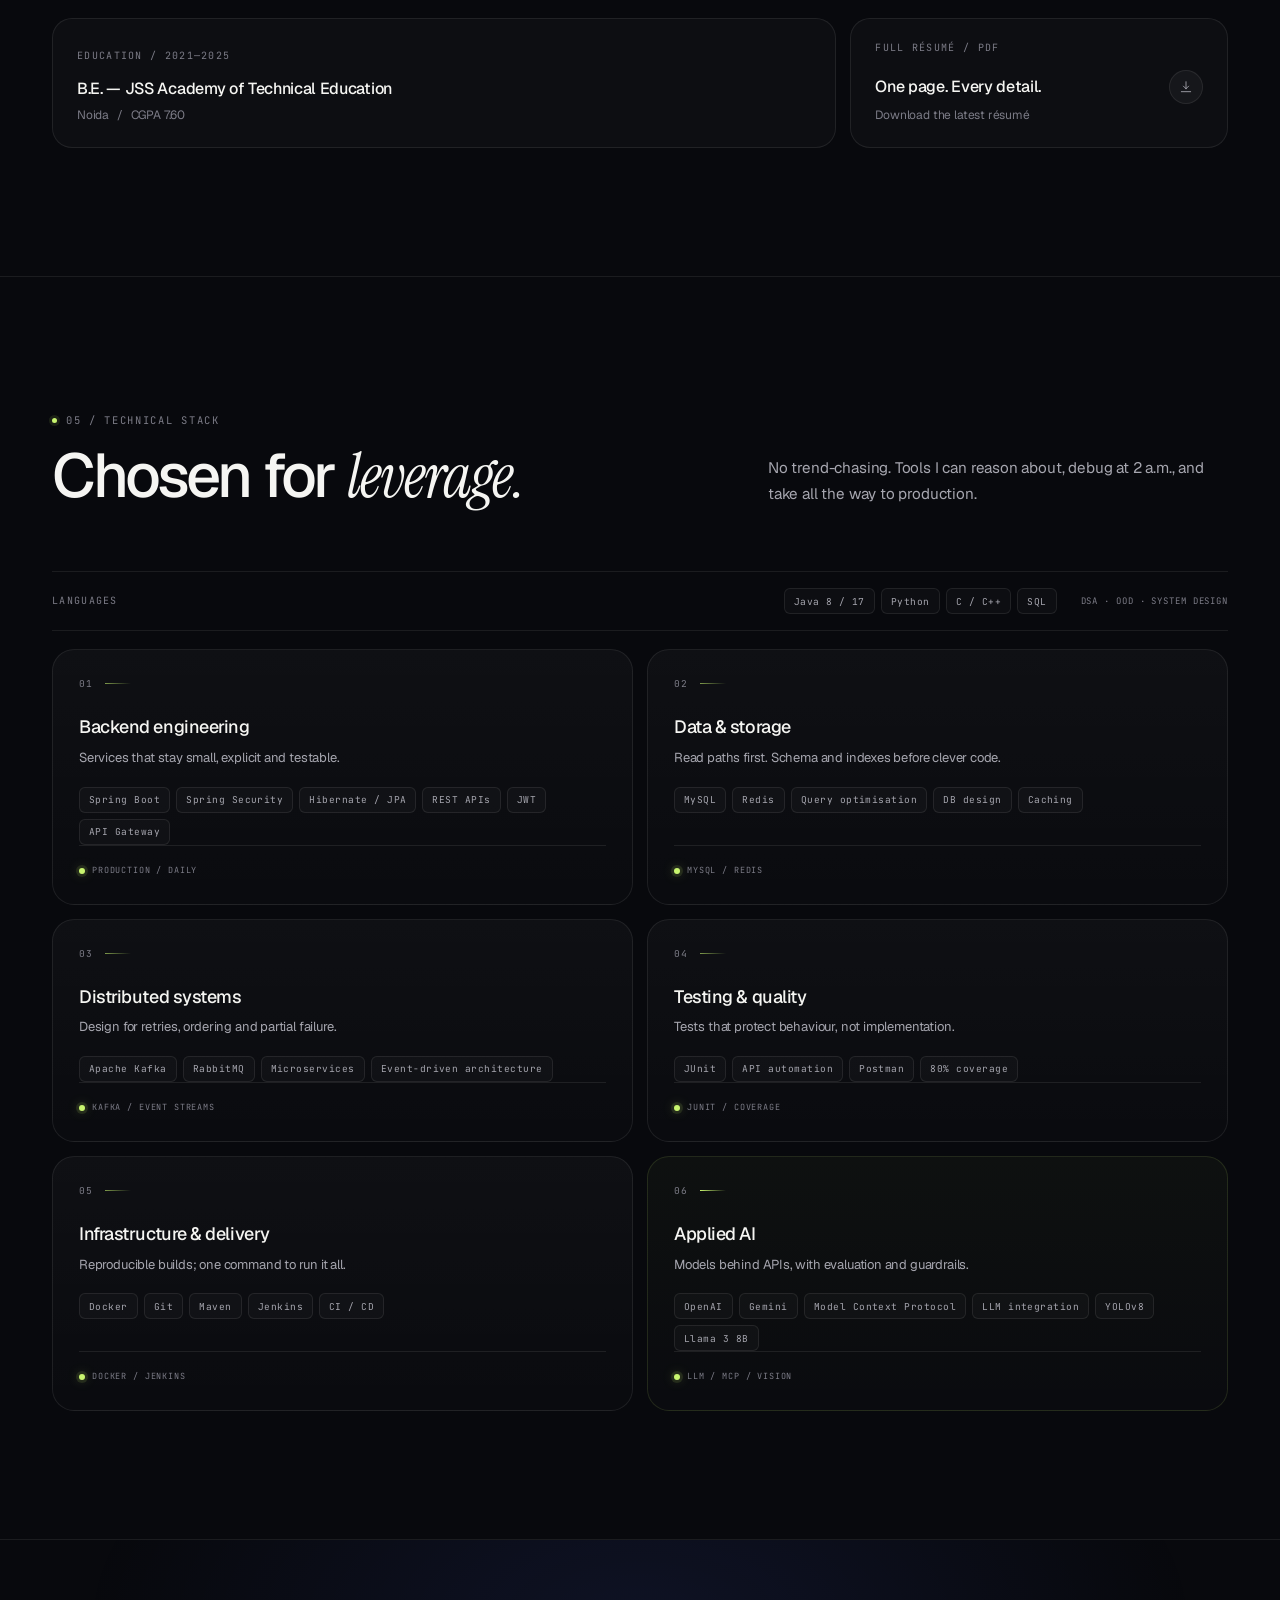
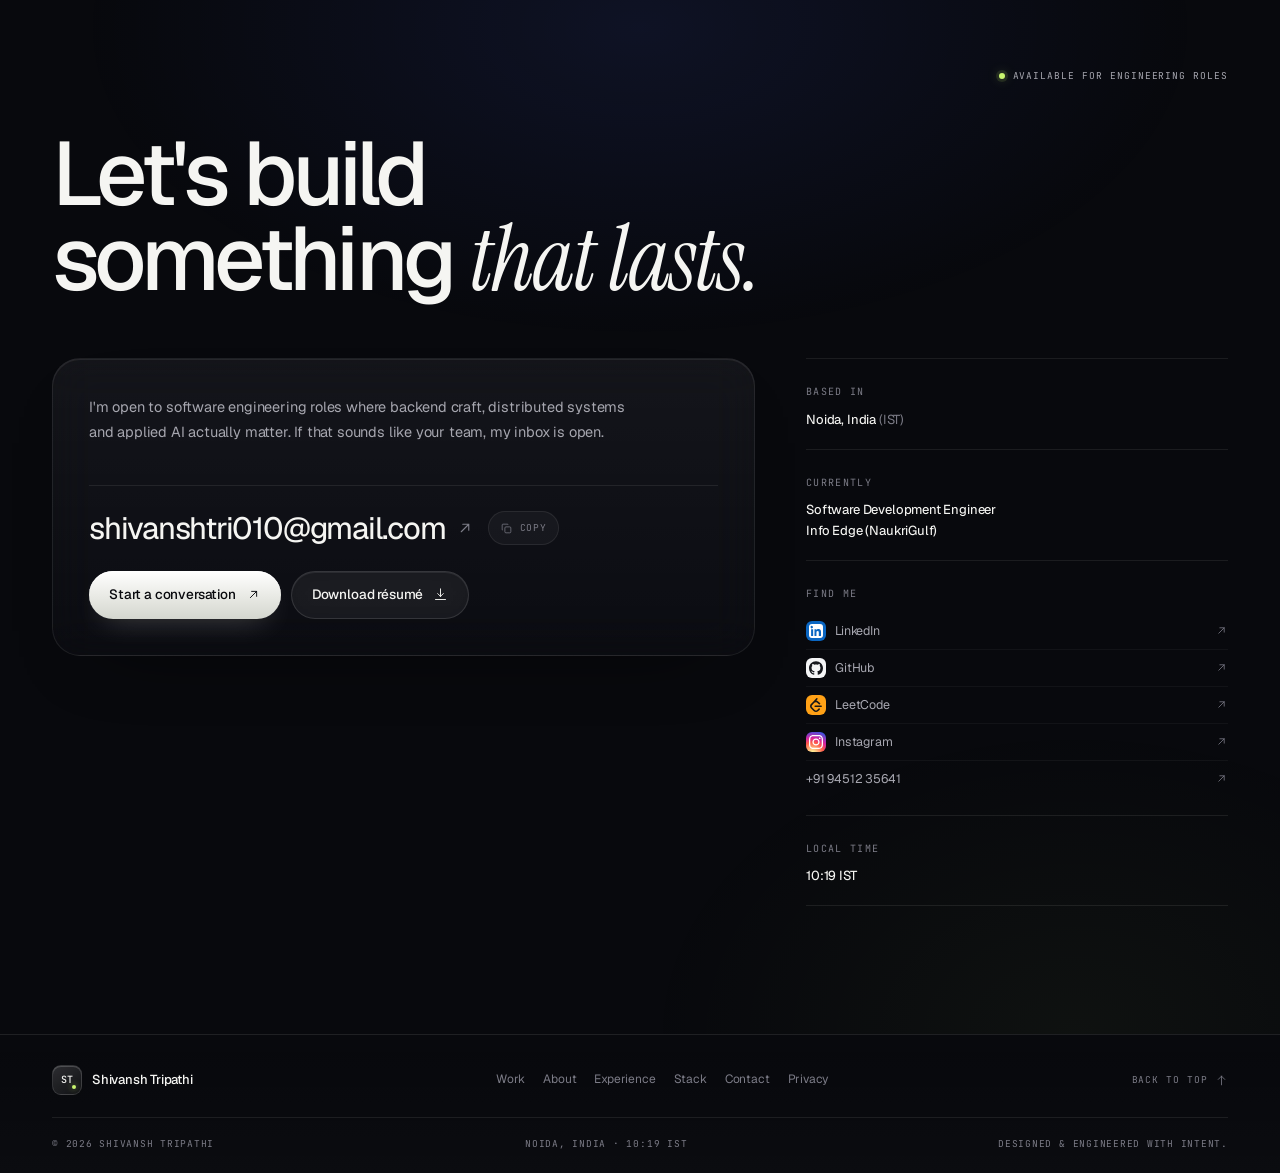
==== commit 1c2a8554: "feat: brand-coloured social icons; request-code links for every project" ====
--- a/index.html
+++ b/index.html
@@ -75,10 +75,10 @@
       <symbol id="i-copy" viewBox="0 0 24 24"><rect x="9" y="9" width="11" height="11" rx="2" fill="none" stroke="currentColor" stroke-width="1.4"/><path d="M15 5.5A1.5 1.5 0 0 0 13.5 4h-8A1.5 1.5 0 0 0 4 5.5v8A1.5 1.5 0 0 0 5.5 15" fill="none" stroke="currentColor" stroke-width="1.4"/></symbol>
       <symbol id="i-check" viewBox="0 0 24 24"><path d="m5 12.5 4.5 4.5L19 7" fill="none" stroke="currentColor" stroke-width="1.7" stroke-linecap="round" stroke-linejoin="round"/></symbol>
       <symbol id="i-chevron" viewBox="0 0 24 24"><path d="m6 9 6 6 6-6" fill="none" stroke="currentColor" stroke-width="1.5" stroke-linecap="round" stroke-linejoin="round"/></symbol>
-      <symbol id="i-github" viewBox="0 0 24 24"><path fill="currentColor" d="M12 .3a12 12 0 0 0-3.8 23.4c.6.1.8-.3.8-.6v-2.2c-3.3.7-4-1.6-4-1.6-.6-1.4-1.4-1.8-1.4-1.8-1.1-.7.1-.7.1-.7 1.2.1 1.8 1.2 1.8 1.2 1.1 1.8 2.8 1.3 3.5 1 .1-.8.4-1.3.8-1.6-2.7-.3-5.5-1.3-5.5-5.9 0-1.3.5-2.4 1.2-3.2-.1-.3-.5-1.5.1-3.2 0 0 1-.3 3.3 1.2a11.5 11.5 0 0 1 6 0C17.3 4.7 18.3 5 18.3 5c.7 1.7.3 2.9.1 3.2.8.8 1.2 1.9 1.2 3.2 0 4.6-2.8 5.6-5.5 5.9.4.4.8 1.1.8 2.2v3.3c0 .3.2.7.8.6A12 12 0 0 0 12 .3"/></symbol>
+      <symbol id="i-github" viewBox="0 0 24 24"><path fill="currentColor" d="M12 .297c-6.63 0-12 5.373-12 12 0 5.303 3.438 9.8 8.205 11.385.6.113.82-.258.82-.577 0-.285-.01-1.04-.015-2.04-3.338.724-4.042-1.61-4.042-1.61C4.422 18.07 3.633 17.7 3.633 17.7c-1.087-.744.084-.729.084-.729 1.205.084 1.838 1.236 1.838 1.236 1.07 1.835 2.809 1.305 3.495.998.108-.776.417-1.305.76-1.605-2.665-.3-5.466-1.332-5.466-5.93 0-1.31.465-2.38 1.235-3.22-.135-.303-.54-1.523.105-3.176 0 0 1.005-.322 3.3 1.23.96-.267 1.98-.399 3-.405 1.02.006 2.04.138 3 .405 2.28-1.552 3.285-1.23 3.285-1.23.645 1.653.24 2.873.12 3.176.765.84 1.23 1.91 1.23 3.22 0 4.61-2.805 5.625-5.475 5.92.42.36.81 1.096.81 2.22 0 1.606-.015 2.896-.015 3.286 0 .315.21.69.825.57C20.565 22.092 24 17.592 24 12.297c0-6.627-5.373-12-12-12"/></symbol>
       <symbol id="i-linkedin" viewBox="0 0 24 24"><path fill="currentColor" d="M20.4 20.5h-3.6v-5.6c0-1.3 0-3-1.9-3s-2.1 1.4-2.1 2.9v5.7H9.4V9h3.4v1.6h.1c.5-.9 1.6-1.9 3.4-1.9 3.6 0 4.3 2.4 4.3 5.5v6.3zM5.3 7.4a2.1 2.1 0 1 1 0-4.1 2.1 2.1 0 0 1 0 4.1zm1.8 13.1H3.6V9h3.5v11.5zM22.2 0H1.8C.8 0 0 .8 0 1.7v20.6c0 1 .8 1.7 1.8 1.7h20.4c1 0 1.8-.8 1.8-1.7V1.7c0-1-.8-1.7-1.8-1.7z"/></symbol>
-      <symbol id="i-instagram" viewBox="0 0 24 24"><path fill="currentColor" d="M12 2.2c3.2 0 3.6 0 4.9.1 3.2.1 4.8 1.7 4.9 4.9.1 1.3.1 1.6.1 4.8s0 3.6-.1 4.8c-.1 3.2-1.7 4.8-4.9 4.9-1.3.1-1.6.1-4.9.1s-3.6 0-4.8-.1c-3.3-.1-4.8-1.7-4.9-4.9-.1-1.3-.1-1.6-.1-4.8s0-3.6.1-4.8C2.4 4 4 2.4 7.2 2.3 8.4 2.2 8.8 2.2 12 2.2zM12 0C8.7 0 8.3 0 7.1.1 2.7.3.3 2.7.1 7.1 0 8.3 0 8.7 0 12s0 3.7.1 4.9c.2 4.4 2.6 6.8 7 7 1.2.1 1.6.1 4.9.1s3.7 0 4.9-.1c4.4-.2 6.8-2.6 7-7 .1-1.2.1-1.6.1-4.9s0-3.7-.1-4.9c-.2-4.4-2.6-6.8-7-7C15.7 0 15.3 0 12 0zm0 5.8a6.2 6.2 0 1 0 0 12.4 6.2 6.2 0 0 0 0-12.4zM12 16a4 4 0 1 1 0-8 4 4 0 0 1 0 8zm6.4-11.8a1.4 1.4 0 1 0 0 2.9 1.4 1.4 0 0 0 0-2.9z"/></symbol>
-      <symbol id="i-code" viewBox="0 0 24 24"><path d="m8 7-5 5 5 5M16 7l5 5-5 5" fill="none" stroke="currentColor" stroke-width="1.5" stroke-linecap="round" stroke-linejoin="round"/></symbol>
+      <symbol id="i-instagram" viewBox="0 0 24 24"><path fill="currentColor" d="M7.0301.084c-1.2768.0602-2.1487.264-2.911.5634-.7888.3075-1.4575.72-2.1228 1.3877-.6652.6677-1.075 1.3368-1.3802 2.127-.2954.7638-.4956 1.6365-.552 2.914-.0564 1.2775-.0689 1.6882-.0626 4.947.0062 3.2586.0206 3.6671.0825 4.9473.061 1.2765.264 2.1482.5635 2.9107.308.7889.72 1.4573 1.388 2.1228.6679.6655 1.3365 1.0743 2.1285 1.38.7632.295 1.6361.4961 2.9134.552 1.2773.056 1.6884.069 4.9462.0627 3.2578-.0062 3.668-.0207 4.9478-.0814 1.28-.0607 2.147-.2652 2.9098-.5633.7889-.3086 1.4578-.72 2.1228-1.3881.665-.6682 1.0745-1.3378 1.3795-2.1284.2957-.7632.4966-1.636.552-2.9124.056-1.2809.0692-1.6898.063-4.948-.0063-3.2583-.021-3.6668-.0817-4.9465-.0607-1.2797-.264-2.1487-.5633-2.9117-.3084-.7889-.72-1.4568-1.3876-2.1228C21.2982 1.33 20.628.9208 19.8378.6165 19.074.321 18.2017.1197 16.9244.0645 15.6471.0093 15.236-.005 11.977.0014 8.718.0076 8.31.0215 7.0301.0839m.1402 21.6932c-1.17-.0509-1.8053-.2453-2.2287-.408-.5606-.216-.96-.4771-1.3819-.895-.422-.4178-.6811-.8186-.9-1.378-.1644-.4234-.3624-1.058-.4171-2.228-.0595-1.2645-.072-1.6442-.079-4.848-.007-3.2037.0053-3.583.0607-4.848.05-1.169.2456-1.805.408-2.2282.216-.5613.4762-.96.895-1.3816.4188-.4217.8184-.6814 1.3783-.9003.423-.1651 1.0575-.3614 2.227-.4171 1.2655-.06 1.6447-.072 4.848-.079 3.2033-.007 3.5835.005 4.8495.0608 1.169.0508 1.8053.2445 2.228.408.5608.216.96.4754 1.3816.895.4217.4194.6816.8176.9005 1.3787.1653.4217.3617 1.056.4169 2.2263.0602 1.2655.0739 1.645.0796 4.848.0058 3.203-.0055 3.5834-.061 4.848-.051 1.17-.245 1.8055-.408 2.2294-.216.5604-.4763.96-.8954 1.3814-.419.4215-.8181.6811-1.3783.9-.4224.1649-1.0577.3617-2.2262.4174-1.2656.0595-1.6448.072-4.8493.079-3.2045.007-3.5825-.006-4.848-.0608M16.953 5.5864A1.44 1.44 0 1 0 18.39 4.144a1.44 1.44 0 0 0-1.437 1.4424M5.8385 12.012c.0067 3.4032 2.7706 6.1557 6.173 6.1493 3.4026-.0065 6.157-2.7701 6.1506-6.1733-.0065-3.4032-2.771-6.1565-6.174-6.1498-3.403.0067-6.156 2.771-6.1496 6.1738M8 12.0077a4 4 0 1 1 4.008 3.9921A3.9996 3.9996 0 0 1 8 12.0077"/></symbol>
+      <symbol id="i-leetcode" viewBox="0 0 24 24"><path fill="currentColor" d="M13.483 0a1.374 1.374 0 0 0-.961.438L7.116 6.226l-3.854 4.126a5.266 5.266 0 0 0-1.209 2.104 5.35 5.35 0 0 0-.125.513 5.527 5.527 0 0 0 .062 2.362 5.83 5.83 0 0 0 .349 1.017 5.938 5.938 0 0 0 1.271 1.818l4.277 4.193.039.038c2.248 2.165 5.852 2.133 8.063-.074l2.396-2.392c.54-.54.54-1.414.003-1.955a1.378 1.378 0 0 0-1.951-.003l-2.396 2.392a3.021 3.021 0 0 1-4.205.038l-.02-.019-4.276-4.193c-.652-.64-.972-1.469-.948-2.263a2.68 2.68 0 0 1 .066-.523 2.545 2.545 0 0 1 .619-1.164L9.13 8.114c1.058-1.134 3.204-1.27 4.43-.278l3.501 2.831c.593.48 1.461.387 1.94-.207a1.384 1.384 0 0 0-.207-1.943l-3.5-2.831c-.8-.647-1.766-1.045-2.774-1.202l2.015-2.158A1.384 1.384 0 0 0 13.483 0zm-2.866 12.815a1.38 1.38 0 0 0-1.38 1.382 1.38 1.38 0 0 0 1.38 1.382H20.79a1.38 1.38 0 0 0 1.38-1.382 1.38 1.38 0 0 0-1.38-1.382z"/></symbol>
     </defs>
   </svg>
 
@@ -134,10 +134,10 @@
     <div class="mobile-menu__foot">
       <a class="mobile-menu__email ph-mask" href="mailto:shivanshtri010@gmail.com">shivanshtri010@gmail.com</a>
       <div class="mobile-menu__socials">
-        <a href="https://linkedin.com/in/shivanshtri010" target="_blank" rel="noopener"><svg class="icon" aria-hidden="true"><use href="#i-linkedin"/></svg>LinkedIn</a>
-        <a href="https://github.com/shivanshtri010" target="_blank" rel="noopener"><svg class="icon" aria-hidden="true"><use href="#i-github"/></svg>GitHub</a>
-        <a href="https://leetcode.com/u/shivanshtri010" target="_blank" rel="noopener"><svg class="icon" aria-hidden="true"><use href="#i-code"/></svg>LeetCode</a>
-        <a href="https://www.instagram.com/shivanshtripathi010/" target="_blank" rel="noopener"><svg class="icon" aria-hidden="true"><use href="#i-instagram"/></svg>Instagram</a>
+        <a href="https://linkedin.com/in/shivanshtri010" target="_blank" rel="noopener"><svg class="icon icon--brand icon--linkedin" aria-hidden="true"><use href="#i-linkedin"/></svg>LinkedIn</a>
+        <a href="https://github.com/shivanshtri010" target="_blank" rel="noopener"><svg class="icon icon--brand icon--github" aria-hidden="true"><use href="#i-github"/></svg>GitHub</a>
+        <a href="https://leetcode.com/u/shivanshtri010" target="_blank" rel="noopener"><svg class="icon icon--brand icon--leetcode" aria-hidden="true"><use href="#i-leetcode"/></svg>LeetCode</a>
+        <a href="https://www.instagram.com/shivanshtripathi010/" target="_blank" rel="noopener"><svg class="icon icon--brand icon--instagram" aria-hidden="true"><use href="#i-instagram"/></svg>Instagram</a>
       </div>
     </div>
   </div>
@@ -516,7 +516,7 @@
                   <span class="case-toggle__label">Read case study</span>
                   <svg class="icon" aria-hidden="true"><use href="#i-chevron"/></svg>
                 </button>
-                <a class="text-link" href="https://github.com/shivanshtri010" target="_blank" rel="noopener">GitHub <svg class="icon" aria-hidden="true"><use href="#i-arrow"/></svg></a>
+                <a class="text-link" href="mailto:shivanshtri010@gmail.com?subject=Code%20request%3A%20E-Commerce%20Microservices">Request code <svg class="icon" aria-hidden="true"><use href="#i-arrow"/></svg></a>
               </div>
             </div>
 
@@ -593,7 +593,7 @@
                 </div>
                 <div class="case__foot">
                   <div class="chips"><span>Java</span><span>Spring Boot</span><span>Kafka</span><span>Redis</span><span>MySQL</span><span>Docker</span></div>
-                  <a class="text-link" href="https://github.com/shivanshtri010" target="_blank" rel="noopener">GitHub profile <svg class="icon" aria-hidden="true"><use href="#i-arrow"/></svg></a>
+                  <a class="text-link" href="mailto:shivanshtri010@gmail.com?subject=Code%20request%3A%20E-Commerce%20Microservices">Request code <svg class="icon" aria-hidden="true"><use href="#i-arrow"/></svg></a>
                 </div>
               </div>
             </div>
@@ -623,7 +623,7 @@
                   <span class="case-toggle__label">Read case study</span>
                   <svg class="icon" aria-hidden="true"><use href="#i-chevron"/></svg>
                 </button>
-                <a class="text-link" href="https://github.com/shivanshtri010" target="_blank" rel="noopener">GitHub <svg class="icon" aria-hidden="true"><use href="#i-arrow"/></svg></a>
+                <a class="text-link" href="mailto:shivanshtri010@gmail.com?subject=Code%20request%3A%20Task%20Management%20API">Request code <svg class="icon" aria-hidden="true"><use href="#i-arrow"/></svg></a>
               </div>
             </div>
 
@@ -697,7 +697,7 @@
                 </div>
                 <div class="case__foot">
                   <div class="chips"><span>Spring Boot</span><span>Spring Security</span><span>JWT</span><span>MySQL</span><span>Redis</span><span>JUnit</span></div>
-                  <a class="text-link" href="https://github.com/shivanshtri010" target="_blank" rel="noopener">GitHub profile <svg class="icon" aria-hidden="true"><use href="#i-arrow"/></svg></a>
+                  <a class="text-link" href="mailto:shivanshtri010@gmail.com?subject=Code%20request%3A%20Task%20Management%20API">Request code <svg class="icon" aria-hidden="true"><use href="#i-arrow"/></svg></a>
                 </div>
               </div>
             </div>
@@ -1029,10 +1029,10 @@
             <div class="contact__detail">
               <span class="mono-label">Find me</span>
               <div class="socials">
-                <a href="https://linkedin.com/in/shivanshtri010" target="_blank" rel="noopener"><span class="socials__label"><svg class="icon" aria-hidden="true"><use href="#i-linkedin"/></svg>LinkedIn</span> <svg class="icon" aria-hidden="true"><use href="#i-arrow"/></svg></a>
-                <a href="https://github.com/shivanshtri010" target="_blank" rel="noopener"><span class="socials__label"><svg class="icon" aria-hidden="true"><use href="#i-github"/></svg>GitHub</span> <svg class="icon" aria-hidden="true"><use href="#i-arrow"/></svg></a>
-                <a href="https://leetcode.com/u/shivanshtri010" target="_blank" rel="noopener"><span class="socials__label"><svg class="icon" aria-hidden="true"><use href="#i-code"/></svg>LeetCode</span> <svg class="icon" aria-hidden="true"><use href="#i-arrow"/></svg></a>
-                <a href="https://www.instagram.com/shivanshtripathi010/" target="_blank" rel="noopener"><span class="socials__label"><svg class="icon" aria-hidden="true"><use href="#i-instagram"/></svg>Instagram</span> <svg class="icon" aria-hidden="true"><use href="#i-arrow"/></svg></a>
+                <a href="https://linkedin.com/in/shivanshtri010" target="_blank" rel="noopener"><span class="socials__label"><svg class="icon icon--brand icon--linkedin" aria-hidden="true"><use href="#i-linkedin"/></svg>LinkedIn</span> <svg class="icon" aria-hidden="true"><use href="#i-arrow"/></svg></a>
+                <a href="https://github.com/shivanshtri010" target="_blank" rel="noopener"><span class="socials__label"><svg class="icon icon--brand icon--github" aria-hidden="true"><use href="#i-github"/></svg>GitHub</span> <svg class="icon" aria-hidden="true"><use href="#i-arrow"/></svg></a>
+                <a href="https://leetcode.com/u/shivanshtri010" target="_blank" rel="noopener"><span class="socials__label"><svg class="icon icon--brand icon--leetcode" aria-hidden="true"><use href="#i-leetcode"/></svg>LeetCode</span> <svg class="icon" aria-hidden="true"><use href="#i-arrow"/></svg></a>
+                <a href="https://www.instagram.com/shivanshtripathi010/" target="_blank" rel="noopener"><span class="socials__label"><svg class="icon icon--brand icon--instagram" aria-hidden="true"><use href="#i-instagram"/></svg>Instagram</span> <svg class="icon" aria-hidden="true"><use href="#i-arrow"/></svg></a>
                 <a class="ph-mask" href="tel:+919451235641">+91 94512 35641 <svg class="icon" aria-hidden="true"><use href="#i-arrow"/></svg></a>
               </div>
             </div>
--- a/assets/css/sections.css
+++ b/assets/css/sections.css
@@ -1713,3 +1713,52 @@
   color: var(--accent);
   transform: none;
 }
+
+/* ---------- Brand-coloured social icons ---------- */
+
+.icon--brand {
+  border-radius: 6px;
+  background: var(--brand-bg, #2a2a32);
+  color: var(--brand-fg, #fff);
+}
+
+.icon--linkedin {
+  --brand-bg: #0a66c2;
+  --brand-fg: #fff;
+}
+
+.icon--github {
+  --brand-bg: #f4f5f6;
+  --brand-fg: #16181d;
+}
+
+.icon--leetcode {
+  --brand-bg: #ffa116;
+  --brand-fg: #171717;
+}
+
+.icon--instagram {
+  --brand-bg: radial-gradient(circle at 32% 108%, #fdf497 0%, #fdf497 6%, #fd5949 44%, #d6249f 62%, #285aeb 94%);
+  --brand-fg: #fff;
+}
+
+.socials a .socials__label .icon.icon--brand {
+  width: 20px;
+  height: 20px;
+  padding: 3px;
+  color: var(--brand-fg);
+  background: var(--brand-bg);
+}
+
+.socials a:hover .socials__label .icon.icon--brand {
+  color: var(--brand-fg);
+  transform: translateY(-1px);
+}
+
+.mobile-menu__socials a .icon.icon--brand {
+  width: 18px;
+  height: 18px;
+  padding: 2.5px;
+  color: var(--brand-fg);
+  background: var(--brand-bg);
+}
